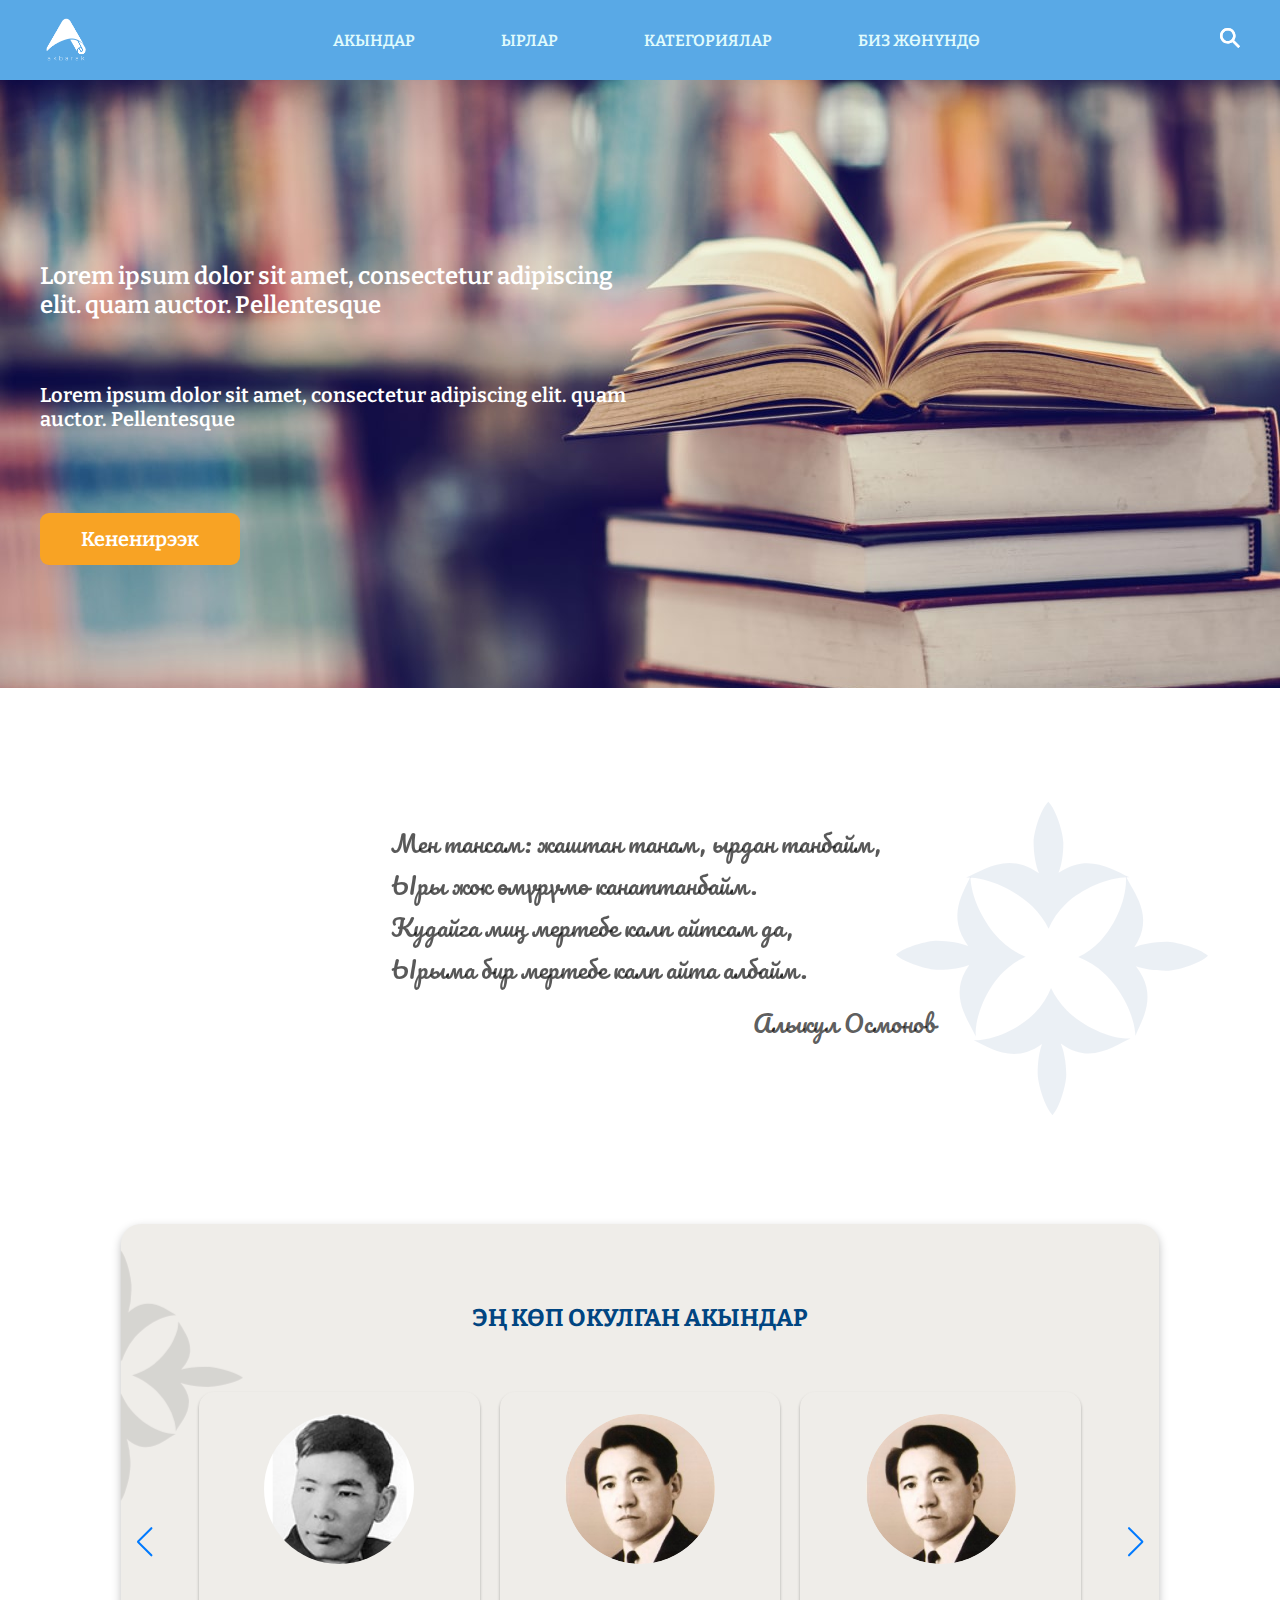
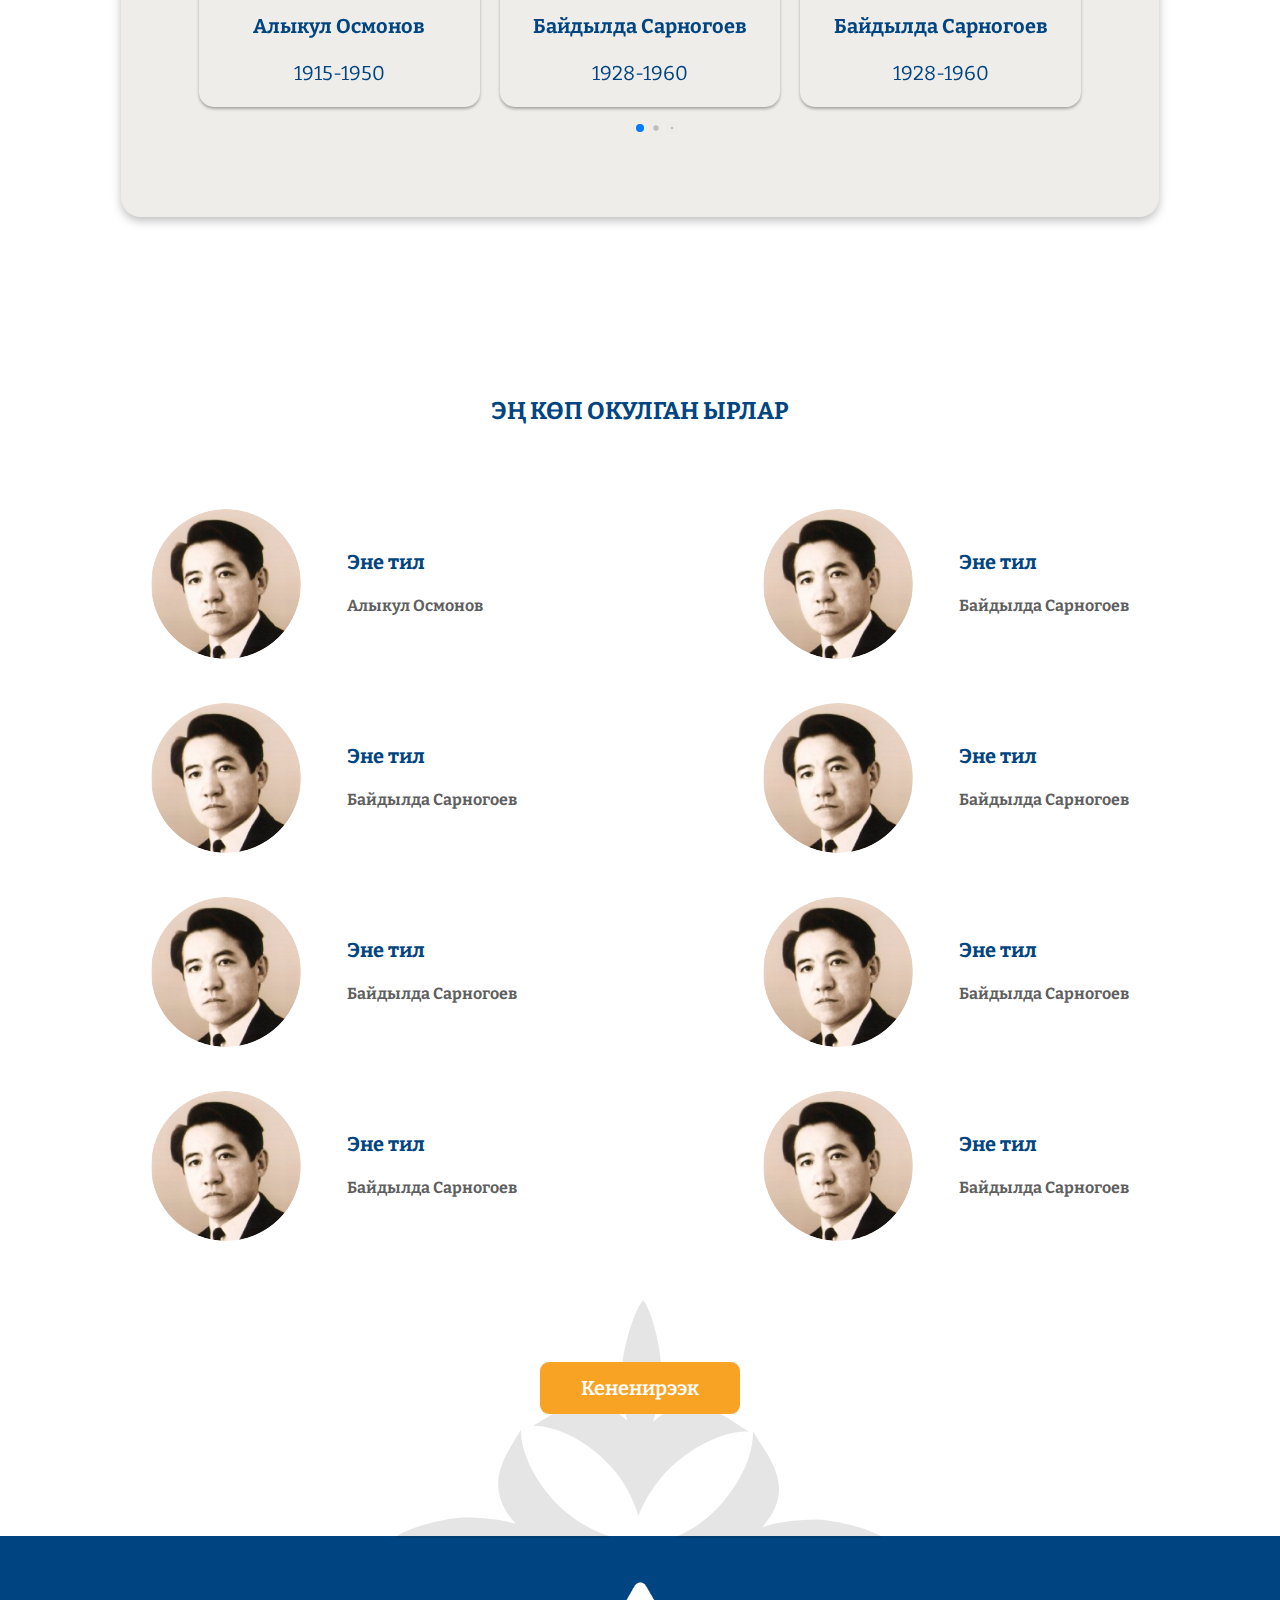
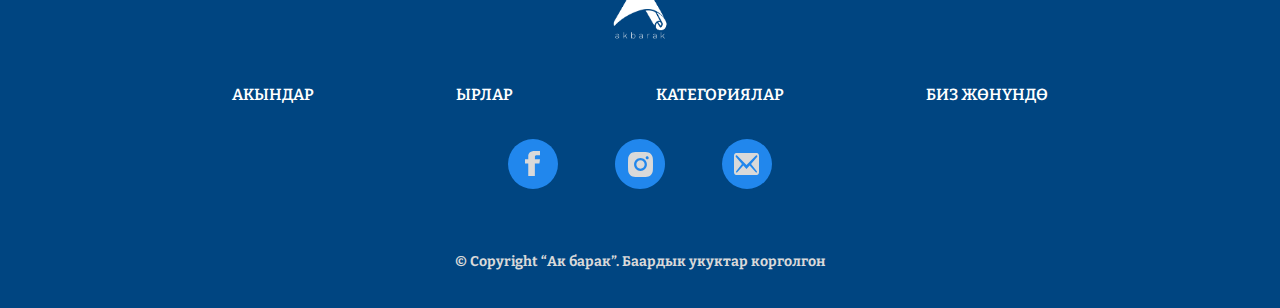
==== index.html @ 992917fa "feat: change logo image" ====
<!DOCTYPE html>
<html lang="ky">

<head>
    <meta charset="UTF-8">
    <meta http-equiv="X-UA-Compatible" content="IE=edge">
    <meta name="viewport" content="width=device-width, initial-scale=1.0">
    <title>Анталогия</title>
    <link rel="stylesheet" href="./css/styles.min.css">
    <link rel="stylesheet" href="./css/swiper-bundle.min.css"/>
</head>

<body>
<header class="header">
    <div class="header-wrapper">
        <div class="container">
            <div class="header-inner">
                <a class="header-logo" href="index.html">
                    <img src="./assets/images/main-logo.png" alt="akbarak-logo" class="header-logo__img">
                </a>
                <div class="burger">
                    <span></span>
                </div>
                <nav class="nav">
                    <ul class="nav__list">
                        <li class="nav__item nav__item-page active">
                            <a class="nav__link" href="poets.html">Акындар</a>
                        </li>
                        <li class="nav__item nav__item-page">
                            <a class="nav__link" href="popular-poems.html">Ырлар</a>
                        </li>
                        <li class="nav__item">
                            <a class="nav__link" href="#">КАТЕГОРИЯЛАР</a>
                            <span class="nav__arrow arrow"></span>
                            <ul class="sub-menu">
                                <li class="sub-menu__item">
                                    <a href="category.html" class="sub-menu__link active">Сүйүү жөнүндө</a>
                                </li>
                                <li class="sub-menu__item">
                                    <a href="" class="sub-menu__link">Жашоо жөнүндө</a>
                                </li>
                                <li class="sub-menu__item">
                                    <a href="" class="sub-menu__link">Табият жөнүндө</a>
                                </li>
                                <li class="sub-menu__item">
                                    <a href="" class="sub-menu__link">Жаз жөнүндө</a>
                                </li>
                                <li class="sub-menu__item">
                                    <a href="" class="sub-menu__link">Согуш жөнүндө</a>
                                </li>
                                <li class="sub-menu__item">
                                    <a href="" class="sub-menu__link">Бакыт жөнүндө</a>
                                </li>
                                <li class="sub-menu__item">
                                    <a href="" class="sub-menu__link">Достук жөнүндө</a>
                                </li>
                                <li class="sub-menu__item">
                                    <a href="" class="sub-menu__link">Мекен жөнүндө</a>
                                </li>
                                <li class="sub-menu__item">
                                    <a href="" class="sub-menu__link">Аялдар жөнүндө</a>
                                </li>
                                <li class="sub-menu__item">
                                    <a href="" class="sub-menu__link">Эне жөнүндө</a>
                                </li>
                                <li class="sub-menu__item">
                                    <a href="" class="sub-menu__link">Ата жөнүндө</a>
                                </li>
                                <li class="sub-menu__item">
                                    <a href="" class="sub-menu__link">Бала жөнүндө</a>
                                </li>
                            </ul>
                        </li>
                        <li class="nav__item nav__item-page">
                            <a class="nav__link" href="about-us.html">Биз жөнүндө</a>
                        </li>
                    </ul>
                </nav>
                <div class="search-btn">
                    <span></span>
                    <div class="search-close">
                        <img src="./assets/icons/search-close.svg" alt="close icon">
                    </div>
                </div>
            </div>                 
        </div> 
    </div>
    <form class="search-form">
        <div class="container search-form__inner">
            <input  id="text-input" type="search" placeholder="Текстти жазыңыз" value>
            <img id="search-btn" src="./assets/icons/input-search.svg" alt="search icon">
        </div>
    </form> 
</header>
 <main>
        <section class="topscreen">
            <div class="container topscreen__wrapper">
                <div class="topscreen-inner">                  
                    <div class="topscreen-text">
                        <div class="text">
                            <h1  class="title">Lorem ipsum dolor sit amet, consectetur adipiscing elit. quam auctor. Pellentesque</h1>
                            <p  class="description">Lorem ipsum dolor sit amet, consectetur adipiscing elit. quam auctor. Pellentesque</p>
                        </div>
                        <button class="btn"><a href="">Кененирээк</a></button>
                    </div> 
                </div>   
            </div>
        </section>
        <!-- poem section -->
        <section class="poem">
            <div class="container">
                <div class="poem-inner">
                    <div class="poem__line">
                        <p>Мен тансам: жаштан танам, ырдан танбайм,</p>
                        <p>Ыры жок өмүрүмө канаттанбайм. </p>
                        <p>Кудайга миң мертебе калп айтсам да,</p>
                        <p>Ырыма бир мертебе калп айта албайм.</p>
                    </div>
                    <p class="poem__author">Алыкул Осмонов</p>
                    <div class="tracery"></div>
                </div>
            </div>
        </section> 
        <!--slide section -->
        <section>
            <div class="container">
                <div class="slide">
                     <h2>Эң көп окулган акындар</h2>
                     <div class="slide__tracery"></div>
                    <div class="slide__inner swiper">
                        <div class="slide-content">
                            <div class="card-wrapper swiper-wrapper">
                                <a class="card swiper-slide" href="#">
                                    <div class="image-content">
                                        <div class="card-image">
                                            <img src="./assets/images/Alykul.png" alt="poet">
                                        </div>
                                    </div>
                                    <div class="card-content">
                                        <h4>Алыкул Осмонов</h4>
                                        <p>1915-1950</p> 
                                    </div> 
                                </a>
                                <a class="card swiper-slide" href="#">
                                    <div class="image-content">
                                        <div class="card-image">
                                            <img src="./assets/images/sarnogoev.png" alt="poet">
                                        </div>
                                    </div>
                                    <div class="card-content">
                                        <h4>Байдылда Сарногоев</h4>
                                        <p>1928-1960</p>
                                    </div> 
                                </a>
                                <a class="card swiper-slide" href="#">
                                    <div class="image-content">
                                        <div class="card-image">
                                            <img src="./assets/images/sarnogoev.png" alt="poet">
                                        </div>
                                    </div>
                                    <div class="card-content">
                                        <h4>Байдылда Сарногоев</h4>
                                        <p>1928-1960</p>
                                    </div> 
                                </a>
                                <a class="card swiper-slide" href="#">
                                    <div class="image-content">
                                        <div class="card-image">
                                            <img src="./assets/images/sarnogoev.png" alt="poet">
                                        </div>
                                    </div>
                                    <div class="card-content">
                                        <h4>Байдылда Сарногоев</h4>
                                        <p>1928-1960</p>
                                    </div> 
                                </a>
                                <a class="card swiper-slide" href="#">
                                    <div class="image-content">
                                        <div class="card-image">
                                            <img src="./assets/images/sarnogoev.png" alt="poet">
                                        </div>
                                    </div>
                                    <div class="card-content">
                                        <h4>Байдылда Сарногоев</h4>
                                        <p>1928-1960</p>
                                    </div> 
                                </a>
                                <a class="card swiper-slide" href="#">
                                    <div class="image-content">
                                        <div class="card-image">
                                            <img src="./assets/images/sarnogoev.png" alt="poet">
                                        </div>
                                    </div>
                                    <div class="card-content">
                                        <h4>Байдылда Сарногоев</h4>
                                        <p>1928-1960</p>
                                    </div> 
                                </a>
                            </div>
                        </div>
                        <div class="swiper-button-next swiper-navBtn"></div>
                        <div class="swiper-button-prev swiper-navBtn"></div>
                        <div class="swiper-pagination slide-pag"></div>
                    </div>
                </div> 
            </div>
        
        </section>  
        <!-- section most-read-poem gallery -->
        <section class="popular-poems">
            <div class="container">
                <div class="popular-poems__inner">
                    <h2>Эң көп окулган ырлар</h2>
                    <div class="popular-poems__gallery">
                        <a class="gallery-card" href="#">
                            <div class="gallery-card__inner">
                                    <img src="./assets/images/sarnogoev.png" alt="author-foto">
                                <div class="poem-details">
                                    <h4>Эне тил</h4>
                                    <p>Алыкул Осмонов</p>
                                </div>
                            </div>
                        </a>
                        <a class="gallery-card" href="#">
                            <div class="gallery-card__inner">
                                    <img src="./assets/images/sarnogoev.png" alt="author-foto">
                                <div class="poem-details">
                                    <h4>Эне тил</h4>
                                    <p>Байдылда Сарногоев</p>
                                </div>
                            </div>
                        </a>
                        <a class="gallery-card" href="#">
                            <div class="gallery-card__inner">
                                    <img src="./assets/images/sarnogoev.png" alt="author-foto">
                                <div class="poem-details">
                                    <h4>Эне тил</h4>
                                    <p>Байдылда Сарногоев</p>
                                </div>
                            </div>
                        </a>
                        <a class="gallery-card" href="#">
                            <div class="gallery-card__inner">
                                    <img src="./assets/images/sarnogoev.png" alt="author-foto">
                                <div class="poem-details">
                                    <h4>Эне тил</h4>
                                    <p>Байдылда Сарногоев</p>
                                </div>
                            </div>
                        </a>
                        <a class="gallery-card" href="#">
                            <div class="gallery-card__inner">
                                    <img src="./assets/images/sarnogoev.png" alt="author-foto">
                                <div class="poem-details">
                                    <h4>Эне тил</h4>
                                    <p>Байдылда Сарногоев</p>
                                </div>
                            </div>
                        </a>
                        <a class="gallery-card" href="#">
                            <div class="gallery-card__inner">
                                    <img src="./assets/images/sarnogoev.png" alt="author-foto">
                                <div class="poem-details">
                                    <h4>Эне тил</h4>
                                    <p>Байдылда Сарногоев</p>
                                </div>
                            </div>
                        </a>
                        <a class="gallery-card" href="#">
                            <div class="gallery-card__inner">
                                    <img src="./assets/images/sarnogoev.png" alt="author-foto">
                                <div class="poem-details">
                                    <h4>Эне тил</h4>
                                    <p>Байдылда Сарногоев</p>
                                </div>
                            </div>
                        </a>
                        <a class="gallery-card" href="#">
                            <div class="gallery-card__inner">
                                    <img src="./assets/images/sarnogoev.png" alt="author-foto">
                                <div class="poem-details">
                                    <h4>Эне тил</h4>
                                    <p>Байдылда Сарногоев</p>
                                </div>
                            </div>
                        </a>
                    </div>
                    <button class="section-button">
                        <a href="popular-poems.html">Кененирээк</a>
                    </button>
                    <span class="popular-poems__tracery"></span>
                </div>
            </div>
        </section>
    </main>
    <footer class="footer">
        <div class="container">
            <div class="footer__inner">
                <div class="footer__logo">
                    <a class="footer_logo-link" href="#" >
                        <img src="./assets/images/main-logo.png" alt="logotype" class="footer__logo-img">
                    </a>
                </div>
                <nav class="footer__nav">
                    <ul class="footer__menu-list">
                        <li class="footer__menu-item"><a class="footer__menu-link" href="poets.html">Акындар</a></li>
                        <li class="footer__menu-item"><a class="footer__menu-link" href="popular-poems.html">Ырлар</a></li>
                        <li class="footer__menu-item"><a class="footer__menu-link" href="#">Категориялар</a></li>
                        <li class="footer__menu-item"><a class="footer__menu-link" href="#">Биз жөнүндө</a></li>
                    </ul>
                </nav>
                <ul class="social-menu">
                    <li class="social-menu__item">
                        <a href="#">
                            <img src="./assets/icons/facebook.svg" alt="facebook">
                        </a>
                    </li>
                    <li class="social-menu__item">
                        <a href="#">
                            <img src="./assets/icons/instagramm.svg" alt="instagram">
                        </a>
                    </li>
                    <li class="social-menu__item">
                        <a href="#">
                            <img src="./assets/icons/mail.svg" alt="mail">
                        </a>  
                    </li>             
                </ul>
                <div class="copyright">
                    <p><span>&copy;</span> Copyright “Ак барак”.  Баардык укуктар корголгон</p>
                </div>
            </div>
        </div>  
    </footer> 

    <script src="./js/swiper-bundle.min.js"></script>
    <script src="./js/swiper.js"></script>
    <script src="./js/app.js"></script>
</body>
</html>
---- css/styles.min.css ----
@import"https://fonts.googleapis.com/css2?family=Bitter:wght@400;500;600;700&display=swap";@import"https://fonts.googleapis.com/css2?family=Pacifico&display=swap";header{position:sticky}.header-wrapper{position:sticky;top:0;background-color:#59a9e6;z-index:5}.header-inner{display:-webkit-box;display:-ms-flexbox;display:flex;-webkit-box-align:center;-ms-flex-align:center;align-items:center;-webkit-box-pack:justify;-ms-flex-pack:justify;justify-content:space-between;padding:14px 0}.header-logo{position:relative;width:52px;height:52px;z-index:5;cursor:pointer}.header-logo img{width:100%;height:100%;-o-object-fit:fit;object-fit:fit}.nav__list{display:-webkit-box;display:-ms-flexbox;display:flex;-webkit-box-align:center;-ms-flex-align:center;align-items:center}.nav__item+.nav__item{margin-left:86px}.nav .nav__link:hover{color:#2187ed;-webkit-transition:all .3s ease;-o-transition:all .3s ease;transition:all .3s ease}.nav__link{font-weight:600;font-size:16px;line-height:29px;text-transform:uppercase;color:#e0fbfc}.nav__list>li:hover .sub-menu{display:block}.nav .sub-menu{display:none;position:absolute;top:40px;padding:40px 0px 0px 0px;z-index:4}.nav .sub-menu li{background-color:rgba(0,69,129,.9);padding:0px 12px;position:relative;z-index:auto}.nav .sub-menu li:first-child{padding-top:25px}.nav .sub-menu li:last-child{padding-bottom:25px}.nav .sub-menu__link+.nav .sub-menu__link{margin-top:14px}.nav .sub-menu__link{color:#fff;display:inline-block;width:268px;padding:21px 51px 21px 70px;border:1px solid #7a7676;border-width:0px 0px 1px 0px}.nav .sub-menu__link:hover{background-color:rgba(242,243,245,.1);color:#2187ed}.burger{display:none}.search-btn span{content:url("../assets/icons/search.svg");position:relative}.search-close{display:none;position:absolute;top:0px;-webkit-transform:translate(-62px, 0px);-ms-transform:translate(-62px, 0px);transform:translate(-62px, 0px);background-color:rgba(0,69,129,.1);padding:28px}.search-btn span.hide{opacity:0}.search-close.show{display:block}.search-form{position:absolute;top:36px;background-color:rgba(255,255,255,.6);width:100%;-webkit-transition:.3s;-o-transition:.3s;transition:.3s;overflow:auto}.search-form__inner{display:-webkit-box;display:-ms-flexbox;display:flex;-webkit-box-align:center;-ms-flex-align:center;align-items:center}.search-form input{width:96%;height:22px;border-style:none;margin:11px 0;background-color:rgba(0,0,0,0)}.search-form input:focus{outline:none}.search-form.input-show{top:80px}@media(max-width: 1024px){.header-logo{width:40px;height:40px}.nav__link{font-size:12px}.nav__link.parent{margin:0 8px 0 0}.nav__item+.nav__item{margin-left:60px}.nav__list>li:hover .sub-menu{display:none}.nav .sub-menu{display:none;top:40px;padding:27px 0px 0px 0px}.nav .sub-menu__link{font-size:12px;width:153px;padding:10px 11px 10px 29px}.nav .arrow{position:absolute;top:30px;width:0;height:0;border-top:5px solid #fff;border-right:5px solid rgba(0,0,0,0);border-left:5px solid rgba(0,0,0,0)}.nav .arrow.active{-webkit-transform:rotate(180deg);-ms-transform:rotate(180deg);transform:rotate(180deg)}body.touch .sub-menu.open{display:block}.search-btn span{width:18px;height:18px}.search-form{top:24px}.search-form input{width:95%}.search-form.input-show{top:67px}.search-close{top:0;-webkit-transform:translate(-54px, 0px);-ms-transform:translate(-54px, 0px);transform:translate(-54px, 0px);background-color:rgba(0,69,129,.1);padding:24px}.search-close img{width:16px;height:16px;position:relative;top:3px}}@media(max-width: 768px){header{position:sticky;top:0;z-index:5}.header-logo{-webkit-box-ordinal-group:2;-ms-flex-order:1;order:1}.burger{z-index:5;display:block;position:relative;width:32px;height:19px;cursor:pointer;-webkit-box-ordinal-group:1;-ms-flex-order:0;order:0}.burger span,.burger::before,.burger::after{position:absolute;left:0;width:100%;height:10%;background-color:#fff;-webkit-transition:all .3s ease 0s;-o-transition:all .3s ease 0s;transition:all .3s ease 0s;border-radius:2px}.burger::before,.burger::after{content:""}.burger::before{top:0px}.burger::after{bottom:0px}.burger span{top:50%;-webkit-transform:scale(1) translate(0px, -50%);-ms-transform:scale(1) translate(0px, -50%);transform:scale(1) translate(0px, -50%)}.burger.active span{-webkit-transform:scale(0) translate(0px, -50%);-ms-transform:scale(0) translate(0px, -50%);transform:scale(0) translate(0px, -50%)}.burger.active::before{top:50%;-webkit-transform:rotate(-45deg) translate(0px, -50%);-ms-transform:rotate(-45deg) translate(0px, -50%);transform:rotate(-45deg) translate(0px, -50%)}.burger.active::after{top:50%;-webkit-transform:rotate(45deg) translate(0px, 50%);-ms-transform:rotate(45deg) translate(0px, 50%);transform:rotate(45deg) translate(0px, 50%)}.nav{position:fixed;top:68px;left:-100%;width:320px;height:100%;background:rgba(0,69,129,.9);color:#fff;padding:90px 0px 30px 30px;-webkit-transition:left .3s ease 0s;-o-transition:left .3s ease 0s;transition:left .3s ease 0s;overflow:auto}.nav__list{display:block}.nav__item+.nav__item{margin-left:0px}.nav__item{max-width:260px;padding:16px 0px 16px 16px;border:1px solid #7a7676;border-width:0px 0px 1px 0px}.nav__link.parent{margin:0 128px 0 0}.nav .arrow{top:241px}.nav .sub-menu{position:relative;top:0;left:55px}.nav .sub-menu li{background-color:rgba(0,0,0,0)}.nav .sub-menu li:first-child{padding-top:0px}.nav .sub-menu li:last-child{padding-bottom:0px}.nav .sub-menu li:last-child .sub-menu__link{border-width:0px 0px 0px 0px}.nav.menu-show{left:0}.search-btn{-webkit-box-ordinal-group:3;-ms-flex-order:2;order:2}.search-form input{width:93%}.search-form img{width:18px;height:18px}}@media(max-width: 600px){.search-form input{width:91%}}@media(max-width: 500px){.search-form input{width:89%}}@media(max-width: 426px){.header-inner{padding:5px 0}.header-logo{width:33px;height:33px}.burger{width:20px;height:15px}.nav{top:43px;left:-100%;width:100%}.search-btn{width:15px;height:15px}.search-btn .search-close{top:1px;-webkit-transform:translate(-24px, 0px);-ms-transform:translate(-24px, 0px);transform:translate(-24px, 0px);background-color:rgba(0,69,129,.1);padding:11px}.search-form{top:4px}.search-form input{width:93%;margin:7px 0}.search-form input::-webkit-input-placeholder{font-size:10px}.search-form input::-moz-placeholder{font-size:10px}.search-form input:-ms-input-placeholder{font-size:10px}.search-form input::-ms-input-placeholder{font-size:10px}.search-form input::placeholder{font-size:10px}.search-form img{width:16px;height:16px}.search-form.input-show{top:43px}}@media(max-width: 360px){.search-btn .search-close{-webkit-transform:translate(-19px, 0px);-ms-transform:translate(-19px, 0px);transform:translate(-19px, 0px)}}.footer{background-color:#004581}.footer__inner{margin:40px 0 38px 0}.footer__logo{width:70px;margin:0 auto}.footer__logo-link{text-decoration:none}.footer__logo img{width:100%}.footer__nav{width:68%;margin:35px auto}.footer__menu-list{max-width:100%;list-style:none;display:-webkit-box;display:-ms-flexbox;display:flex;-webkit-box-align:center;-ms-flex-align:center;align-items:center;-webkit-box-pack:justify;-ms-flex-pack:justify;justify-content:space-between}.footer__menu-link{font-weight:600;font-size:16px;color:#fff;text-decoration:none;text-transform:uppercase}@media(max-width: 768px){.footer__inner{margin:20px 0}.footer__nav{width:68%;margin:20px auto}.footer__menu-link{font-size:12px;line-height:17px}}@media(max-width: 550px){.footer__menu-list{-webkit-box-orient:vertical;-webkit-box-direction:normal;-ms-flex-direction:column;flex-direction:column}.footer__menu-item+.footer__menu-item{margin-top:12px}}@media(max-width: 425px){.footer__logo{width:55px}.footer__menu-link{font-size:10px}.footer__nav{margin:28px auto 20px auto}}.social-menu{max-width:22%;margin:0 auto;display:-webkit-box;display:-ms-flexbox;display:flex;-webkit-box-align:center;-ms-flex-align:center;align-items:center;-webkit-box-pack:justify;-ms-flex-pack:justify;justify-content:space-between;list-style:none}@media(max-width: 1040px){.social-menu{max-width:30%}}@media(max-width: 768px){.social-menu__item img{width:30px;height:30px}}@media(max-width: 520px){.social-menu{max-width:50%}}.copyright{font-family:"Bitter";font-style:normal;font-weight:700;font-size:20px;line-height:24px;color:#004581;text-align:center;font-size:14px;line-height:17px;color:#d9d9d9;margin-top:60px}@media(max-width: 768px){.copyright{font-size:10px;margin-top:30px}}@media(max-width: 425px){.copyright{font-size:8px;margin-top:29px}}.topscreen__wrapper{background-image:url("../assets/images/banner-bgk.jpg");background-repeat:no-repeat;background-position:center}.topscreen-inner{margin:0px 0 123px 0}.topscreen-text{width:50%;margin:182px auto 0 0}.topscreen-text .title{font-style:normal;font-weight:600;font-size:24px;line-height:29px;color:#fff}.topscreen-text .description{margin:63px 0 82px 0;font-style:normal;font-weight:600;font-size:20px;line-height:24px;color:#fff}.topscreen-text .btn{padding:14px 41px;background:#f8a324;border:none;border-radius:9px;font-family:"Bitter";font-style:normal;font-weight:600;font-size:20px;line-height:24px;color:#fff}.topscreen-text .btn a{color:#fff}@media(max-width: 768px){.topscreen-inner{margin:16px auto 100px auto}.topscreen__wrapper{background-image:url("../assets/images/banner-tablet.png");background-repeat:no-repeat;background-position:center 0px}.topscreen-text{width:60%;margin:88px auto 0 auto}.topscreen-text .title{font-style:normal;font-weight:600;line-height:29px;text-align:center}.topscreen-text .description{width:70%;margin:34px auto 50px auto;font-size:16px;text-align:center}.topscreen-text .btn{font-size:14px;padding:10px 30px;display:block;margin:0 auto}}@media(max-width: 575px){.topscreen-text .topscreen-text{width:100%}.topscreen-text .title{font-size:16px;line-height:20px}.topscreen-text .description{font-size:12px;line-height:15px}.topscreen-text .btn{font-size:14px;line-height:17px;color:#fff}}@media(max-width: 375px){.topscreen-inner{margin:16px 0 40px 0}.topscreen-text{width:100%;margin:54px auto 0 auto}.topscreen-text .title{max-width:55%;margin:0 auto;font-style:normal;font-weight:600;font-size:10px;line-height:12px;text-align:center}.topscreen-text .description{max-width:55%;margin:25px auto 25px auto;font-size:9px;line-height:11px;text-align:center}.topscreen-text .btn{padding:5px 93px;font-size:12px;line-height:14px;color:#fff;border-radius:2.63px}}@media(max-width: 320px){.topscreen-inner{margin:8px 0 27px 0}.topscreen__wrapper{background-image:url("../assets/images/small-banner.png");background-repeat:no-repeat;background-position:center 0px}.topscreen-text .btn{padding:5px 93px;font-size:12px;line-height:14px;color:#fff}}.poem .poem-inner{width:590px;margin:134px auto 100px auto}.poem__line p,.poem__author{font-family:"Pacifico",cursive;font-style:normal;font-weight:400;font-size:24px;line-height:42px;color:rgba(0,0,0,.65)}.poem__line p{position:relative;width:498px;margin:0 auto}.poem .tracery{content:url("../assets/icons/poem-line-ornament.svg");position:absolute;top:800px;-webkit-transform:translate(550px, 0px);-ms-transform:translate(550px, 0px);transform:translate(550px, 0px);width:316px;height:316px}.poem__author{text-align:right;padding:12px 0 0 0}@media(max-width: 1170px){.poem .tracery{top:800px;-webkit-transform:translate(550px, 0px);-ms-transform:translate(550px, 0px);transform:translate(550px, 0px);width:235px;height:235px}}@media(max-width: 1024px){.poem .tracery{top:800px;-webkit-transform:translate(420px, 0px);-ms-transform:translate(420px, 0px);transform:translate(420px, 0px)}}@media(max-width: 768px){.poem .poem-inner{width:296px;margin:89px auto 40px auto}.poem__line p,.poem__author{font-size:14px;line-height:25px}.poem__line p{width:291px;margin:0 auto}.poem .tracery{top:614px;-webkit-transform:translate(280px, 0px);-ms-transform:translate(280px, 0px);transform:translate(280px, 0px);width:150px;height:150px}}@media(max-width: 600px){.tracery{display:none}}@media(max-width: 425px){.poem .poem-inner{width:260px;margin:34px auto 50px auto}.poem__line p,.poem__author{font-size:12px;line-height:21px}.poem__line p{width:250px;margin:0 auto}}.slide{background-color:#efede9;max-width:1038px;width:100%;margin:80px auto;background:#efede9;-webkit-box-shadow:0px 4px 10px rgba(0,0,0,.25);box-shadow:0px 4px 10px rgba(0,0,0,.25);border-radius:20px;padding:30px 0px 80px 0px}.slide__inner{width:100%;margin:0px auto}.slide__tracery{content:url("../assets/icons/half-tracery.svg");position:absolute;rotate:90deg;top:1315px;-webkit-transform:translate(0px, 64px);-ms-transform:translate(0px, 64px);transform:translate(0px, 64px);width:250px}.slide-content{margin:0 73px;overflow:hidden;padding:10px 5px 30px 5px}.slide h2{font-family:"Bitter";font-style:normal;font-weight:700;font-size:24px;color:#fff;text-align:center;text-transform:uppercase;color:#004581;font-size:24px;text-transform:uppercase;padding:50px 0}.card{background:#efede9;border-radius:15px;-webkit-box-shadow:0px 2px 3px rgba(0,0,0,.3);box-shadow:0px 2px 3px rgba(0,0,0,.3)}.image-content,.card-content{display:-webkit-box;display:-ms-flexbox;display:flex;-webkit-box-orient:vertical;-webkit-box-direction:normal;-ms-flex-direction:column;flex-direction:column;-webkit-box-align:center;-ms-flex-align:center;align-items:center}.image-content{padding:22px 0 25px 0}.card-image{height:150px;width:150px;border-radius:50%}.card-image img{height:100%;width:100%;-o-object-fit:cover;object-fit:cover;border-radius:50%}.card-content{row-gap:23px;padding:25px 0 22px 0}.card-content h4{font-family:"Bitter";font-style:normal;font-weight:700;font-size:20px;line-height:24px;color:#004581;text-align:center}.card-content p{font-family:"Bitter";font-style:normal;font-weight:700;font-size:20px;line-height:24px;color:#004581;text-align:center;font-weight:400}.swiper-navBtn{color:#004581;-webkit-transition:color .3s ease;-o-transition:color .3s ease;transition:color .3s ease}.swiper-navBtn:hover{color:#59a9e6}.swiper-button-next.swiper-navBtn:after,.swiper-button-prev.swiper-navBtn:after{font-size:30px}.swiper-button-next.swiper-navBtn{top:45%}.swiper-button-prev.swiper-navBtn{top:45%}.swiper-pagination.swiper-pagination-bullets.slide-pag{bottom:5px}.swiper-pagination-horizontal.swiper-pagination-bullets.swiper-pagination-bullet{background-color:#004581}@media(max-width: 1075px){.card-content h4,.card-content p{font-size:18px}}@media(max-width: 840px){.slide__tracery{top:1360px;-webkit-transform:translate(0px, 64px);-ms-transform:translate(0px, 64px);transform:translate(0px, 64px)}}@media(max-width: 768px){.slide{max-width:650px;width:100%;background-size:300px 300px;background-position:top -73% left -20%}.slide__inner{width:95%;margin:0px auto}.slide__tracery{rotate:180deg;top:953px;-webkit-transform:translate(-20px, 64px);-ms-transform:translate(-20px, 64px);transform:translate(-20px, 64px)}.slide-content{margin:0 32px;overflow:hidden;padding:10px 5px 30px 5px}.slide h2{font-size:18px;padding:30px 0}.card-image{height:118px;width:118px}.image-content{padding:18px 0 20px 0}.card-content{row-gap:10px;padding:20px 0 30px 0}.card-content h4,.card-content p{font-size:14px}.swiper-button-next.swiper-navBtn:after,.swiper-button-prev.swiper-navBtn:after{font-size:20px !important}.swiper-pagination.swiper-pagination-bullets.slide-pag{bottom:0px !important}}@media(max-width: 760px){.slide{background-image:none;max-width:350px}.slide__inner{width:90%;margin:0px auto}.slide__tracery{display:none}}@media(max-width: 426px){.slide{max-width:300px;width:100%;margin:50px auto;padding:30px 0px 30px 0px}.slide h2{font-size:14px;padding:20px 0}.slide-content{padding:10px 5px 42px 5px}.card-image{height:80px;width:80px}.image-content{padding:28px 0 12px 0}.card-content{row-gap:24px;padding:12px 0 42px 0}.card-content h4,.card-content p{font-size:12px}.swiper-pagination.swiper-pagination-bullets.slide-pag{bottom:20px !important}}@media(max-width: 350px){.slide__inner{width:100%}}.popular-poems h2{font-family:"Bitter";font-style:normal;font-weight:700;font-size:24px;color:#fff;text-align:center;text-transform:uppercase;color:#004581;margin:0 0 62px 0}.popular-poems__inner{margin:100px 0 122px 0}.popular-poems__gallery{display:grid;grid-template-columns:repeat(2, 1fr);-webkit-column-gap:24px;-moz-column-gap:24px;column-gap:24px;margin:0 0 99px 0}.popular-poems .gallery-card__inner{max-width:366px;display:-webkit-box;display:-ms-flexbox;display:flex;-webkit-box-align:center;-ms-flex-align:center;align-items:center;gap:46px;margin:22px auto;cursor:pointer}.popular-poems .gallery-card img{width:150px;height:150px;border-radius:50%}.popular-poems .poem-details h4,.popular-poems .poem-details p{font-family:"Bitter";font-style:normal;font-weight:700;font-size:20px;line-height:24px;color:#004581;text-align:center;line-height:28px;text-align:left}.popular-poems .poem-details h4{margin:0 0 16px 0;font-size:20px}.popular-poems .poem-details p{font-size:16px;color:rgba(0,0,0,.65)}.popular-poems__inner .section-button{position:relative;z-index:5}.popular-poems__tracery{content:url("../assets/icons/half-tracery.svg");position:absolute;top:2900px;-webkit-transform:translate(355px, 0px);-ms-transform:translate(355px, 0px);transform:translate(355px, 0px)}@media(max-width: 768px){.popular-poems{background-size:300px 300px;background-position:top 40% right 55%;background-repeat:no-repeat}.popular-poems__inner{margin:80px 0 122px 0}.popular-poems h2{font-size:18px;margin:0 0 53px 0}.popular-poems .gallery-card__inner{max-width:264px;gap:18px}.popular-poems .poem-details h4{font-size:14px;line-height:17px}.popular-poems .poem-details p{font-size:12px}.popular-poems__gallery{margin:0 0 59px 0}.popular-poems .gallery-card img{width:118px;height:118px}.popular-poems__tracery{width:300px;top:20px;-webkit-transform:translate(-196px, 0px);-ms-transform:translate(-196px, 0px);transform:translate(-196px, 0px)}}@media(max-width: 660px){.popular-poems__inner{margin:80px 0 71px 0}.popular-poems__gallery{grid-template-columns:repeat(1, 1fr);margin:0 0 60px 0}.popular-poems__tracery{display:none}}@media(max-width: 426px){.popular-poems{background-size:250px 250px;background-position:top 40% right -60%}.popular-poems h2{font-size:14px;margin:0 0 30px 0}.popular-poems .gallery-card img{width:60px;height:60px}.popular-poems .gallery-card__inner{max-width:189px;gap:23px}.popular-poems .poem-details h4{font-size:12px;margin:0 0 7px 0}.popular-poems .poem-details p{font-size:10px;line-height:12px}}.section-button{padding:14px 41px;background:#f8a324;border:none;border-radius:9px;font-family:"Bitter";font-style:normal;font-weight:600;font-size:20px;line-height:24px;color:#fff;display:block;margin:0 auto;cursor:pointer}.section-button a{color:#fff}@media(max-width: 768px){.section-button{font-size:14px;line-height:17px;padding:13px 28px;margin:0 auto}}@media(max-width: 425px){.section-button{width:100%;font-size:12px;line-height:14px;padding:5px 28px;border-radius:2.63px}}.popular-poems-page__tracery1{position:absolute;top:-50px;right:100px}.popular-poems-page__tracery2{position:absolute;bottom:-240px;left:300px}.search-input{background-color:rgba(0,0,0,0);border:1px solid rgba(122,118,118,.85);margin:24px auto 0px auto}@media(max-width: 768px){.popular-poems-page{position:relative}.popular-poems-page__tracery1{width:280px;height:280px;position:absolute;top:-20px;right:-110px}.popular-poems-page__tracery2{width:280px;height:280px;position:absolute;bottom:-120px;left:30px}}@media(max-width: 425px){.popular-poems-page__tracery1{width:168px;height:168px;position:absolute;top:43px;right:0px}.popular-poems-page__tracery2{width:168px;height:168px;position:absolute;bottom:-120px;left:30px}}.poets{margin-bottom:107px}.poets__inner h2{font-family:"Bitter";font-style:normal;font-weight:700;font-size:24px;color:#fff;text-align:center;text-transform:uppercase;color:#004581;margin:100px 0 62px 0}.poets__gallery{margin:0 auto 100px auto;display:grid;grid-template-columns:auto auto auto auto;gap:40px}.poets__gallery .card{-webkit-box-shadow:none;box-shadow:none;background-color:#fff;cursor:pointer;-webkit-transition:all .3s ease;-o-transition:all .3s ease;transition:all .3s ease}.poets .card:hover{background-color:#efede9}@media(max-width: 976px){.poets__gallery{width:598px;grid-template-columns:284px 284px}}@media(max-width: 768px){.poets{margin-bottom:66px}.poets__gallery{width:460px;grid-template-columns:210px 210px;gap:40px;margin-bottom:66px}.poets h2{font-size:20px;margin:60px 0 53px 0}}@media(max-width: 524px){.poets h2{font-size:14px;margin:37px 0 22px 0}.poets__gallery{width:260px;grid-template-columns:260px;gap:20px;margin:0 auto 80px auto}.poets .card{display:-webkit-box;display:-ms-flexbox;display:flex;-webkit-box-orient:vertical;-webkit-box-direction:normal;-ms-flex-direction:column;flex-direction:column;-webkit-box-align:center;-ms-flex-align:center;align-items:center;gap:21px}.poets .image-content{padding:8px 0 8px 8px}.poets .card-content{padding:0px}}.profile{background-color:#f2f3f5;margin:45px 0;background-image:url("../assets/icons/tracery.svg");background-size:400px 400px;background-position:top 50% right 0%;background-repeat:no-repeat}.profile__inner{max-width:1064px;margin:18px auto}.profile__content{max-width:751px;display:-webkit-box;display:-ms-flexbox;display:flex;-webkit-box-align:center;-ms-flex-align:center;align-items:center;-webkit-box-pack:justify;-ms-flex-pack:justify;justify-content:space-between}.profile-date .poet-profile h4{font-family:"Bitter";font-style:normal;font-weight:700;font-size:20px;line-height:24px;color:#004581;text-align:center;font-size:24px;margin-bottom:28px;text-align:center}.profile-date .poet-profile p{font-family:"Bitter";font-style:normal;font-weight:400;font-size:24px;color:#004581;text-align:center}.profile-btn{display:-webkit-box;display:-ms-flexbox;display:flex;gap:20px;margin-top:64px}.profile-btn button{width:210px;height:54px;border-radius:15px;border-style:none;cursor:pointer}.profile-btn1 a,.profile-btn2 a{font-family:"Bitter";font-style:normal;font-weight:600;font-size:24px;color:#fff}.profile-btn1{background-color:#f8a324}.profile-btn2{background-color:#bc6c25}@media(max-width: 1170px){.profile{background-position:top 50% right -10%}}@media(max-width: 768px){.profile{background-size:280px 280px;background-position:top 50% right -10%}.profile .profile-img{height:150px;width:150px;border-radius:50%}.profile .profile-img img{width:100%;height:100%}.profile__content{max-width:529px}.profile-date .poet-profile h4{font-size:22px;margin-bottom:24px}.profile-date .poet-profile p{font-size:18px}.profile-btn{display:-webkit-box;display:-ms-flexbox;display:flex;gap:50px;margin-top:33px}.profile-btn button{width:143px;height:45px}.profile-btn1 a,.profile-btn2 a{font-size:16px}}@media(max-width: 600px){.profile{background-image:none}.profile__content{display:-webkit-box;display:-ms-flexbox;display:flex;-webkit-box-orient:vertical;-webkit-box-direction:normal;-ms-flex-direction:column;flex-direction:column;row-gap:24px;-webkit-box-align:center;-ms-flex-align:center;align-items:center;-webkit-box-pack:justify;-ms-flex-pack:justify;justify-content:space-between}.profile-date{width:80%}.profile-date .poet-profile h4{font-size:16px;margin-bottom:18px}.profile-date .poet-profile p{font-size:12px}.profile-btn1 a,.profile-btn2 a{font-size:12px}.profile-btn{display:-webkit-box;display:-ms-flexbox;display:flex;-webkit-box-orient:vertical;-webkit-box-direction:normal;-ms-flex-direction:column;flex-direction:column;gap:20px;margin-top:24px}.profile-btn button{width:100%;height:24px;border-radius:3px}}.profile-gallery{margin-bottom:100px}.profile-gallery__wrapper{display:grid;grid-template-columns:48.8% 48.8%;gap:20px;margin-bottom:100px}.profile-gallery__card:hover{background:#f4f5f6;border-radius:20px}.profile-gallery__card{padding:39px 68px;cursor:pointer}.profile-gallery__card-details{max-width:450px}.profile-gallery__card-details h4{font-family:"Bitter";font-style:normal;font-weight:700;font-size:20px;line-height:24px;color:#004581;text-align:center;font-weight:500;font-size:22px;color:#2187ed;text-align:center}.profile-gallery__card-details .poem-container{text-align:center}.profile-gallery__card-details p{font-family:"Bitter";font-style:normal;font-weight:700;font-size:20px;line-height:24px;color:#004581;text-align:center;font-weight:400;line-height:30px;color:#004581;white-space:pre-line;display:inline-block;text-align:left}@media(max-width: 1170px){.profile-gallery__card-detail{display:-webkit-box;display:-ms-flexbox;display:flex;-webkit-box-orient:vertical;-webkit-box-direction:normal;-ms-flex-direction:column;flex-direction:column;row-gap:23px}.profile-gallery__card{padding:59px 0px}.profile-gallery__card-details h4{font-size:20px}.profile-gallery__card-details p{font-size:18px}}@media(max-width: 768px){.profile-gallery{margin-bottom:66px}.profile-gallery__wrapper{margin-bottom:66px}.profile-gallery__card-detail img{width:118px;height:118px}.profile-gallery__card{padding:18px 17px}}@media(max-width: 600px){.profile-gallery{margin-bottom:50px}.profile-gallery__wrapper{width:60%;display:grid;grid-template-columns:auto;gap:20px;margin:0 auto 50px auto}.profile-gallery__card-details h4{font-size:14px}.profile-gallery__card-details p{font-size:12px;line-height:25px}}@media(max-width: 600px){.profile-gallery__wrapper{width:70%}}.poem-block__wrapper{display:-webkit-box;display:-ms-flexbox;display:flex}.poem-block__inner{width:80%;margin:0 auto}.poem-block h4{font-family:"Bitter";font-style:normal;font-weight:700;font-size:24px;color:#fff;text-align:center;text-transform:uppercase;color:#004581;text-transform:capitalize}.poem-block h4:nth-last-child(2){margin:28px 0px 50px 0px}.poem-block pre{font-family:"Bitter";font-style:normal;font-weight:700;font-size:20px;line-height:24px;color:#004581;text-align:center;font-weight:400;color:#004581;font-size:20px;line-height:40px;text-transform:normal;text-align:left;display:-webkit-box;display:-ms-flexbox;display:flex;-webkit-box-pack:center;-ms-flex-pack:center;justify-content:center}@media(max-width: 768px){.poem-block h4{font-size:22px}.poem-block pre{font-size:18px;line-height:30px}}@media(max-width: 600px){.poem-block h4{font-size:16px}.poem-block pre{font-size:14px;line-height:25px}}.poet-life__wrapper{display:-webkit-box;display:-ms-flexbox;display:flex}.poet-life__inner{width:80%;margin:0 auto 100px auto}.poet-life h4{font-family:"Bitter";font-style:normal;font-weight:700;font-size:24px;color:#fff;text-align:center;text-transform:uppercase;color:#004581;text-transform:uppercase}.poet-life h4:nth-last-child(2){margin:28px 0px 50px 0px}.poet-life__description p{font-family:"Bitter";font-style:normal;font-weight:700;font-size:20px;line-height:24px;color:#004581;text-align:center;font-weight:400;color:#004581;font-size:20px;line-height:40px;text-transform:normal;text-align:left;display:-webkit-box;display:-ms-flexbox;display:flex;-webkit-box-pack:center;-ms-flex-pack:center;justify-content:center;margin-top:30px}.poet-life p+p{margin-top:30px}@media(max-width: 768px){.poet-life__inner{margin:0 auto 50px auto}.poet-life h4{font-size:18px}.poet-life__description p{font-size:16px;line-height:40px}}@media(max-width: 600px){.poet-life h4{font-size:16px}.poet-life__description p{font-size:14px;line-height:25px}.poet-life p+p{margin-top:15px}}.sticky-block{margin-top:110px;cursor:pointer}.sticky-block__comment{margin-bottom:17px}.sticky-block img{width:50px;height:50px}@media(max-width: 768px){.sticky-block img{width:40px;height:40px}}@media(max-width: 600px){.sticky-block img{width:30px;height:30px}.sticky-block__comment{margin-bottom:10px}}.search-result{display:-webkit-box;display:-ms-flexbox;display:flex;-webkit-box-orient:vertical;-webkit-box-direction:normal;-ms-flex-direction:column;flex-direction:column;margin-top:50px}.search-result label{font-family:"Bitter";font-style:normal;font-weight:700;font-size:20px;line-height:24px;color:#004581;text-align:center;text-align:left;color:rgba(0,69,129,.35);margin-bottom:14px}.search-result__input{display:-webkit-box;display:-ms-flexbox;display:flex;-webkit-box-align:center;-ms-flex-align:center;align-items:center;border:1px solid #d9d9d9;padding:10px 25px;margin-bottom:50px}.search-result__input input{width:100%;border:none}.search-result__input input:focus{outline:none}.search-result__input img.hide{display:none}.search-result__date{margin-bottom:100px}.not-find{display:none}.not-find.open{display:block}.not-find p{font-family:"Bitter";font-style:normal;font-weight:700;font-size:20px;line-height:24px;color:#004581;text-align:center;text-transform:uppercase;font-weight:500}.tab-btns{margin-bottom:48px}.tab-btns .tab-btn{font-family:"Bitter";font-style:normal;font-weight:700;font-size:20px;line-height:24px;color:#004581;text-align:center;font-size:20px;width:210px;height:54px;border:1px solid #d9d9d9;border-radius:15px;background-color:rgba(0,0,0,0)}.tab-btns .tab-btn+.tab-btn{margin-left:77px}.tab-btns .tab-btn.active{background-color:#d9d9d9}.show{display:block}.hide{display:none}.search-list{width:93%;margin:0 auto}.search-list ul{margin-bottom:80px}.search-list__item{width:40%;list-style-type:disc;font-size:20px;color:#004581}.search-list__item+.search-list__item{margin-top:50px}.search-list__item h5,.search-list__item p,.search-list__item h6{font-family:"Bitter";font-style:normal;font-weight:700;font-size:20px;line-height:24px;color:#004581;text-align:center;text-align:left}.search-list__item h5{font-size:18px;font-weight:500;text-transform:uppercase}.search-list__item p{font-weight:400;font-size:18px;margin:10px 0px}.search-list__item h6{font-size:14px}@media(max-width: 768px){.search-result label{font-size:18px}.tab-btns{margin-bottom:48px}.tab-btns .tab-btn{font-size:16px;width:143px;height:45px}.search-list{width:93%;margin:0 auto}.search-list ul{margin-bottom:80px}.search-list__item{width:80%;list-style-type:disc;font-size:20px;color:#004581}.search-list__item h5{font-size:16px;font-weight:500;text-transform:uppercase}.search-list__item p{font-weight:400;font-size:16px;margin:10px 0px}.search-list__item h6{font-size:14px}}@media(max-width: 600px){.search-result label{font-size:16px}.search-result__input img{width:15px;height:15px}.tab-btns{margin-bottom:48px;text-align:center}.tab-btns .tab-btn{font-size:14px;width:143px;height:45px}.search-list ul{margin-bottom:80px}.search-list__item{width:80%;list-style-type:disc;font-size:20px;color:#004581}.search-list__item h5{font-size:14px;font-weight:500;text-transform:uppercase}.search-list__item p{font-weight:400;font-size:14px;margin:10px 0px}.search-list__item h6{font-size:12px}}@media(max-width: 475px){.tab-btns .tab-btn{font-size:14px;width:120px;height:35px;border-radius:10px}.tab-btns .tab-btn+.tab-btn{margin-left:10px}}.hidden{display:none}.pagination-container{display:-webkit-box;display:-ms-flexbox;display:flex;-webkit-box-align:center;-ms-flex-align:center;align-items:center;-webkit-box-pack:center;-ms-flex-pack:center;justify-content:center}.pagination-number{font-size:1.5rem;background-color:rgba(0,0,0,0);border:none;margin:.25rem .5rem;cursor:pointer;height:2.5rem;width:2.5rem;border-radius:50%;color:#004581}.pagination-button{border:none;margin:.25rem .25rem;cursor:pointer;height:2.5rem;width:2.5rem;border-radius:50%;background:rgba(0,0,0,0)}.pagination-button:hover,.pagination-number:hover{background:#d9d9d9}.disabled:hover{background:rgba(0,0,0,0)}.pagination-button svg.disable{opacity:.3}.pagination-button img{vertical-align:middle}.pagination-number.active{color:#fff;background:#004581;border-radius:50%}@media(max-width: 768px){.pagination-number{font-size:1.3rem;height:2rem;width:2rem}.pagination-button{border:none;margin:.25rem .25rem;cursor:pointer;height:2rem;width:2rem;border-radius:50%;background:#d9d9d9}.pagination-button svg{height:19.5px;width:8.03px}}@media(max-width: 425px){.pagination-number{font-size:.8rem}.pagination-button{border:none;margin:.25rem .25rem;cursor:pointer;height:1.5rem;width:1.5rem;border-radius:50%;background:#d9d9d9}.pagination-button svg{height:15.5px;width:3.43px}}.about__inner{width:91%;margin:100px auto 0px auto;position:relative;z-index:-1}.about h2{font-family:"Bitter";font-style:normal;font-weight:700;font-size:24px;color:#fff;text-align:center;text-transform:uppercase;color:#004581;margin-bottom:68px;position:relative}.about__descrip{margin-bottom:250px}.about__descrip p{font-family:"Bitter";font-style:normal;font-weight:700;font-size:20px;line-height:24px;color:#004581;text-align:center;font-weight:400;font-size:20px;text-align:left;line-height:35px}.about__descrip p+p{margin-top:30px}.about__tracery{content:url("../assets/icons/half-tracery.svg");position:relative;top:0px;width:489px;margin:0 auto}@media(max-width: 768px){.about h2{font-size:18px;margin-bottom:49px}.about__descrip p{font-size:16px;line-height:30px}.about p+p{margin-top:25px}}@media(max-width: 425px){.about__inner{margin:50px 20px 350px 20px}.about h2{font-size:16px;margin-bottom:25px}.about__descrip p{font-size:14px;line-height:25px}.about p+p{margin-top:20px}}.modal{position:fixed;top:0;left:0;width:100%;height:100%;overflow:hidden;background-color:rgba(0,0,0,.5);display:none;z-index:3}.modal__dialog{max-width:560px;margin:120px auto}.modal__content{position:relative;width:100%;background-color:#fff;padding:30px;border-radius:10px}.modal .share{display:-webkit-box;display:-ms-flexbox;display:flex;-webkit-box-pack:justify;-ms-flex-pack:justify;justify-content:space-between;-webkit-box-align:center;-ms-flex-align:center;align-items:center}.modal .share p{font-family:"Bitter";font-style:normal;font-weight:700;font-size:20px;line-height:24px;color:#004581;text-align:center;font-size:22px;font-weight:600}.modal .social-media-block{width:60%;margin:40px auto;display:-webkit-box;display:-ms-flexbox;display:flex;-webkit-box-pack:justify;-ms-flex-pack:justify;justify-content:space-between;padding:30px;border:1px solid rgba(0,69,129,.35);border-radius:10px}.modal .social-media-block img{width:50px;height:50px}.modal .share-site-link{position:relative;width:80%;margin:0 auto 20px auto;display:-webkit-box;display:-ms-flexbox;display:flex;-webkit-box-align:center;-ms-flex-align:center;align-items:center;-webkit-box-pack:justify;-ms-flex-pack:justify;justify-content:space-between;border:1px solid rgba(0,69,129,.35);border-radius:10px;padding:10px 20px}.modal .share-site-link input{font-size:20px;border:none}.modal .share-site-link input:focus{outline:none}.modal .copy-popup{position:absolute;top:295px;-webkit-transform:translate(400px, 0px);-ms-transform:translate(400px, 0px);transform:translate(400px, 0px);width:20%;background-color:#59a9e6;border-radius:3px;display:none}.modal .copy-popup p{font-family:"Bitter";font-style:normal;font-weight:700;font-size:20px;line-height:24px;color:#004581;text-align:center;font-size:14px;font-weight:400;color:#000;margin:5px 0px;text-align:center}.modal .copy-popup.show{display:block}.modal.show{display:block}@media(max-width: 768px){.modal__dialog{max-width:450px;margin:120px auto}.modal .share p{font-size:18px}.modal .social-media-block{width:60%}.modal .social-media-block img{width:40px;height:40px}.modal .share-site-link input{font-size:16px}}@media(max-width: 600px){.modal__dialog{max-width:300px;margin:120px auto}.modal__content{padding:15px}.modal .share p{font-size:14px}.modal .social-media-block{width:60%;margin:20px auto;padding:15px}.modal .social-media-block img{width:30px;height:30px}.modal .share-site-link input{font-size:12px}}.comment__wrapper{margin:40px 0 80px 0px;padding-left:20px}.comment__form{width:80%}.comment__name{width:50%;height:40px;font-family:"Bitter";text-align:left;padding:0 10px;border:.935156px solid rgba(0,69,129,.35)}.comment__name:focus{outline:none}.comment__body{margin:21px 0;width:100%;padding:10px;font-family:"Bitter";border:.935156px solid rgba(0,69,129,.35);text-align:left;resize:none}.comment__body::-webkit-input-placeholder{font-family:"Bitter"}.comment__body::-moz-placeholder{font-family:"Bitter"}.comment__body:-ms-input-placeholder{font-family:"Bitter"}.comment__body::-ms-input-placeholder{font-family:"Bitter"}.comment__body::placeholder{font-family:"Bitter"}.comment__body:focus{outline:none}.comment__submit{display:block;margin-left:auto;font-family:"Bitter";font-style:normal;font-weight:700;font-size:20px;line-height:24px;color:#004581;text-align:center;font-size:16px;color:#fff;padding:14px 41px;background-color:#f8a324;border-radius:8px;border:rgba(0,0,0,0)}.comment__counter{font-family:"Bitter";font-style:normal;font-weight:700;font-size:20px;line-height:24px;color:#004581;text-align:center;font-weight:400;font-size:14px;color:rgba(0,69,129,.55);text-align:left;margin-bottom:10px}.comment hr{border:1px solid #f8a324}.comment__field{margin:30px 0px 0px 0px;padding-left:25px}.comment__field-name{font-family:"Bitter";font-style:normal;font-weight:700;font-size:20px;line-height:24px;color:#004581;text-align:center;font-weight:600;font-size:14px;text-align:left}.comment__field-body{font-family:"Bitter";font-style:normal;font-weight:700;font-size:20px;line-height:24px;color:#004581;text-align:center;font-weight:400;font-size:14px;text-align:left;margin:0px 0px 10px 0px}.comment .feedback-group{width:20%;display:-webkit-box;display:-ms-flexbox;display:flex;-webkit-box-align:center;-ms-flex-align:center;align-items:center;-webkit-box-pack:justify;-ms-flex-pack:justify;justify-content:space-between}.comment .feedback-group p{font-family:"Bitter";font-size:12px;color:#004581}.comment .feedback-group .like-group{display:-webkit-box;display:-ms-flexbox;display:flex;gap:15px}.comment .feedback-group .like-item,.comment .feedback-group .dislike-item{display:-webkit-box;display:-ms-flexbox;display:flex;-webkit-box-align:center;-ms-flex-align:center;align-items:center;gap:5px}.comment .feedback-group .reply{font-family:"Bitter";font-style:normal;font-weight:700;font-size:20px;line-height:24px;color:#004581;text-align:center;font-weight:400;font-size:12px;color:rgba(0,69,129,.55)}.comment .child-list-item{padding:40px 20px 0px 0px}.comment__list-child{padding:20px 0px 0px 40px}@media(max-width: 768px){.comment__form{width:90%;margin-bottom:20px}.comment__submit{font-size:14px;padding:12px 30px}.comment__counter{font-size:12px}.comment__name::-webkit-input-placeholder{font-size:12px}.comment__name::-moz-placeholder{font-size:12px}.comment__name:-ms-input-placeholder{font-size:12px}.comment__name::-ms-input-placeholder{font-size:12px}.comment__name::placeholder{font-size:12px}.comment__body::-webkit-input-placeholder{font-size:12px}.comment__body::-moz-placeholder{font-size:12px}.comment__body:-ms-input-placeholder{font-size:12px}.comment__body::-ms-input-placeholder{font-size:12px}.comment__body::placeholder{font-size:12px}.comment__field-name{font-size:12px}.comment__field-body{font-size:12px}.comment .feedback-group{width:30%;display:-webkit-box;display:-ms-flexbox;display:flex;-webkit-box-align:center;-ms-flex-align:center;align-items:center;-webkit-box-pack:justify;-ms-flex-pack:justify;justify-content:space-between}.comment .feedback-group p{font-family:"Bitter";font-size:12px;color:#004581}.comment .feedback-group .like-group{display:-webkit-box;display:-ms-flexbox;display:flex;gap:15px}.comment .feedback-group .like-item,.comment .feedback-group .dislike-item{display:-webkit-box;display:-ms-flexbox;display:flex;-webkit-box-align:center;-ms-flex-align:center;align-items:center;gap:5px}.comment .feedback-group .reply{font-family:"Bitter";font-style:normal;font-weight:700;font-size:20px;line-height:24px;color:#004581;text-align:center;font-weight:400;font-size:12px;color:rgba(0,69,129,.55)}.comment .child-list-item{padding:20px 20px 0px 0px}}@media(max-width: 600px){.comment__form{width:100%;margin-bottom:20px}.comment__submit{display:block;margin-left:none;margin:0 auto;font-family:"Bitter";font-style:normal;font-weight:700;font-size:20px;line-height:24px;color:#004581;text-align:center;font-size:12px;width:100%;height:24px;color:#fff;padding:0px 0px;background-color:#f8a324;border-radius:8px;border:rgba(0,0,0,0)}.comment .feedback-group{width:50%}.comment .feedback-group p{font-size:10px}}@media(max-width: 425px){.comment__counter{font-size:10px}.comment__name::-webkit-input-placeholder{font-size:10px}.comment__name::-moz-placeholder{font-size:10px}.comment__name:-ms-input-placeholder{font-size:10px}.comment__name::-ms-input-placeholder{font-size:10px}.comment__name::placeholder{font-size:10px}.comment__body::-webkit-input-placeholder{font-size:10px}.comment__body::-moz-placeholder{font-size:10px}.comment__body:-ms-input-placeholder{font-size:10px}.comment__body::-ms-input-placeholder{font-size:10px}.comment__body::placeholder{font-size:10px}.comment .feedback-group{width:70%}.comment .feedback-group p{font-size:10px}}.category__inner{margin:100px 0}.category .btns-list{display:-webkit-box;display:-ms-flexbox;display:flex;-webkit-box-align:center;-ms-flex-align:center;align-items:center;-ms-flex-wrap:wrap;flex-wrap:wrap;margin:60px 0 60px 0;row-gap:20px}.category .btns-list__item{padding:14px 23px;background:rgba(0,0,0,0);border:1px solid #d9d9d9;border-radius:15px;font-family:"Bitter";font-style:normal;font-weight:600;font-size:16px;line-height:19px;color:#004581}.category .btns-list__item+.category .btns-list__item{margin-left:10px}.category .btns-list__item.active{background-color:#d9d9d9}.category .btns-list__item+.btns-list__item{margin-left:15px}.category .category-cards__gallery{display:grid;grid-template-columns:repeat(2, 1fr);-webkit-column-gap:24px;-moz-column-gap:24px;column-gap:24px;margin:0 0 99px 0;row-gap:55px}.category .gallery-card__inner{max-width:366px;display:-webkit-box;display:-ms-flexbox;display:flex;-webkit-box-align:center;-ms-flex-align:center;align-items:center;gap:46px;margin:22px auto;cursor:pointer}.category .gallery-card img{width:150px;height:150px;border-radius:50%}.category .poem-details h4,.category .poem-details p{font-family:"Bitter";font-style:normal;font-weight:700;font-size:20px;line-height:24px;color:#004581;text-align:center;line-height:28px;text-align:left}.category .poem-details h4{margin:0 0 16px 0;font-size:20px}.category .poem-details p{font-size:16px;color:rgba(0,0,0,.65)}.category .profile-gallery__card-details{margin:0 auto}.category .profile-gallery__card-details p{font-size:18px}.category .poem-container-btn{width:347px;margin:0 auto;display:-webkit-box;display:-ms-flexbox;display:flex;-webkit-box-align:center;-ms-flex-align:center;align-items:center;font-size:1rem;color:#004581;cursor:pointer}.category .poem-container-btn img{width:15px;height:15px;margin-right:10px}@media(max-width: 768px){.category__inner{margin:80px 0}.category .btns-list__item{padding:12px 14px;font-weight:600;font-size:14px;line-height:17px}.category .gallery-card img{width:118px;height:118px}.category .poem-details h4{margin:0 0 5px 0;font-size:14px}.category .poem-details p{font-size:14px;color:rgba(0,0,0,.65)}.category .poem-container p{font-size:14px}.category .poem-container-btn{font-size:14px;width:270px}.category .poem-container-btn img{width:15px;height:15px;margin-right:10px}}@media(max-width: 660px){.category__inner{margin:60px 0}.category .category-cards__gallery{display:grid;grid-template-columns:repeat(1, 1fr);-webkit-column-gap:24px;-moz-column-gap:24px;column-gap:24px;margin:0 0 99px 0;row-gap:40px}}@media(max-width: 475px){.category .btns-list{margin:40px 0 40px 0;row-gap:10px}.category .btns-list__item{padding:8px 14px;font-size:12px}.category .gallery-card__inner{max-width:189px;gap:23px}.category .gallery-card img{width:60px;height:60px}.category .poem-details h4{margin:0 0 0px 0;font-size:12px}.category .poem-details p{font-size:12px}.category .poem-container p{font-size:12px}.category .poem-container-btn{font-size:12px;width:231px}.category .poem-container-btn img{width:15px;height:15px;margin-right:10px}}*,*::after,*::before{margin:0;padding:0;-webkit-box-sizing:border-box;box-sizing:border-box}body{font-family:"Bitter",serif;font-size:16px;background-color:#fff;overflow-x:hidden}body.lock{overflow:hidden}.container{max-width:1280px;margin:0 auto;padding:0 40px;overflow:hidden}@media(max-width: 1024px){.container{max-width:1024px;margin:0 auto;padding:0 30px}}@media(max-width: 768px){.container{max-width:768px;margin:0 auto;padding:0 30px}}a{text-decoration:none}ul{list-style:none}
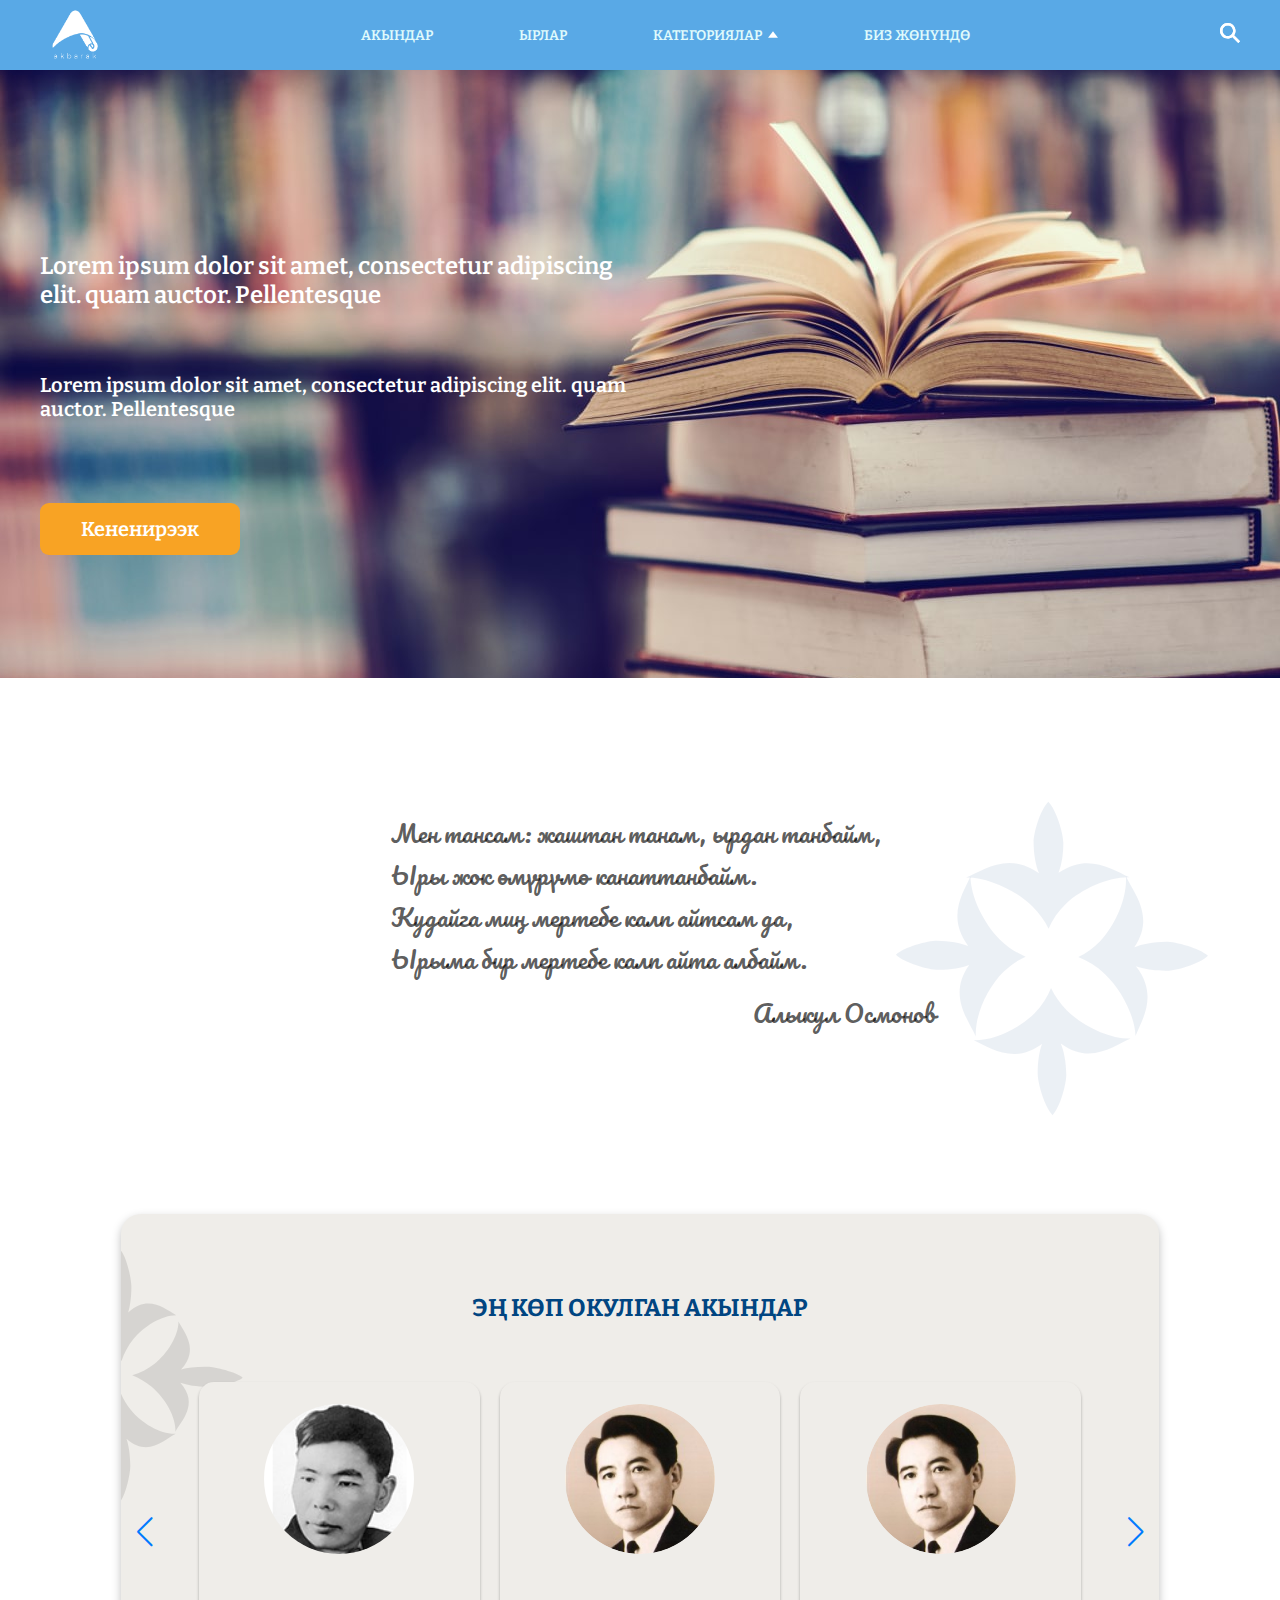
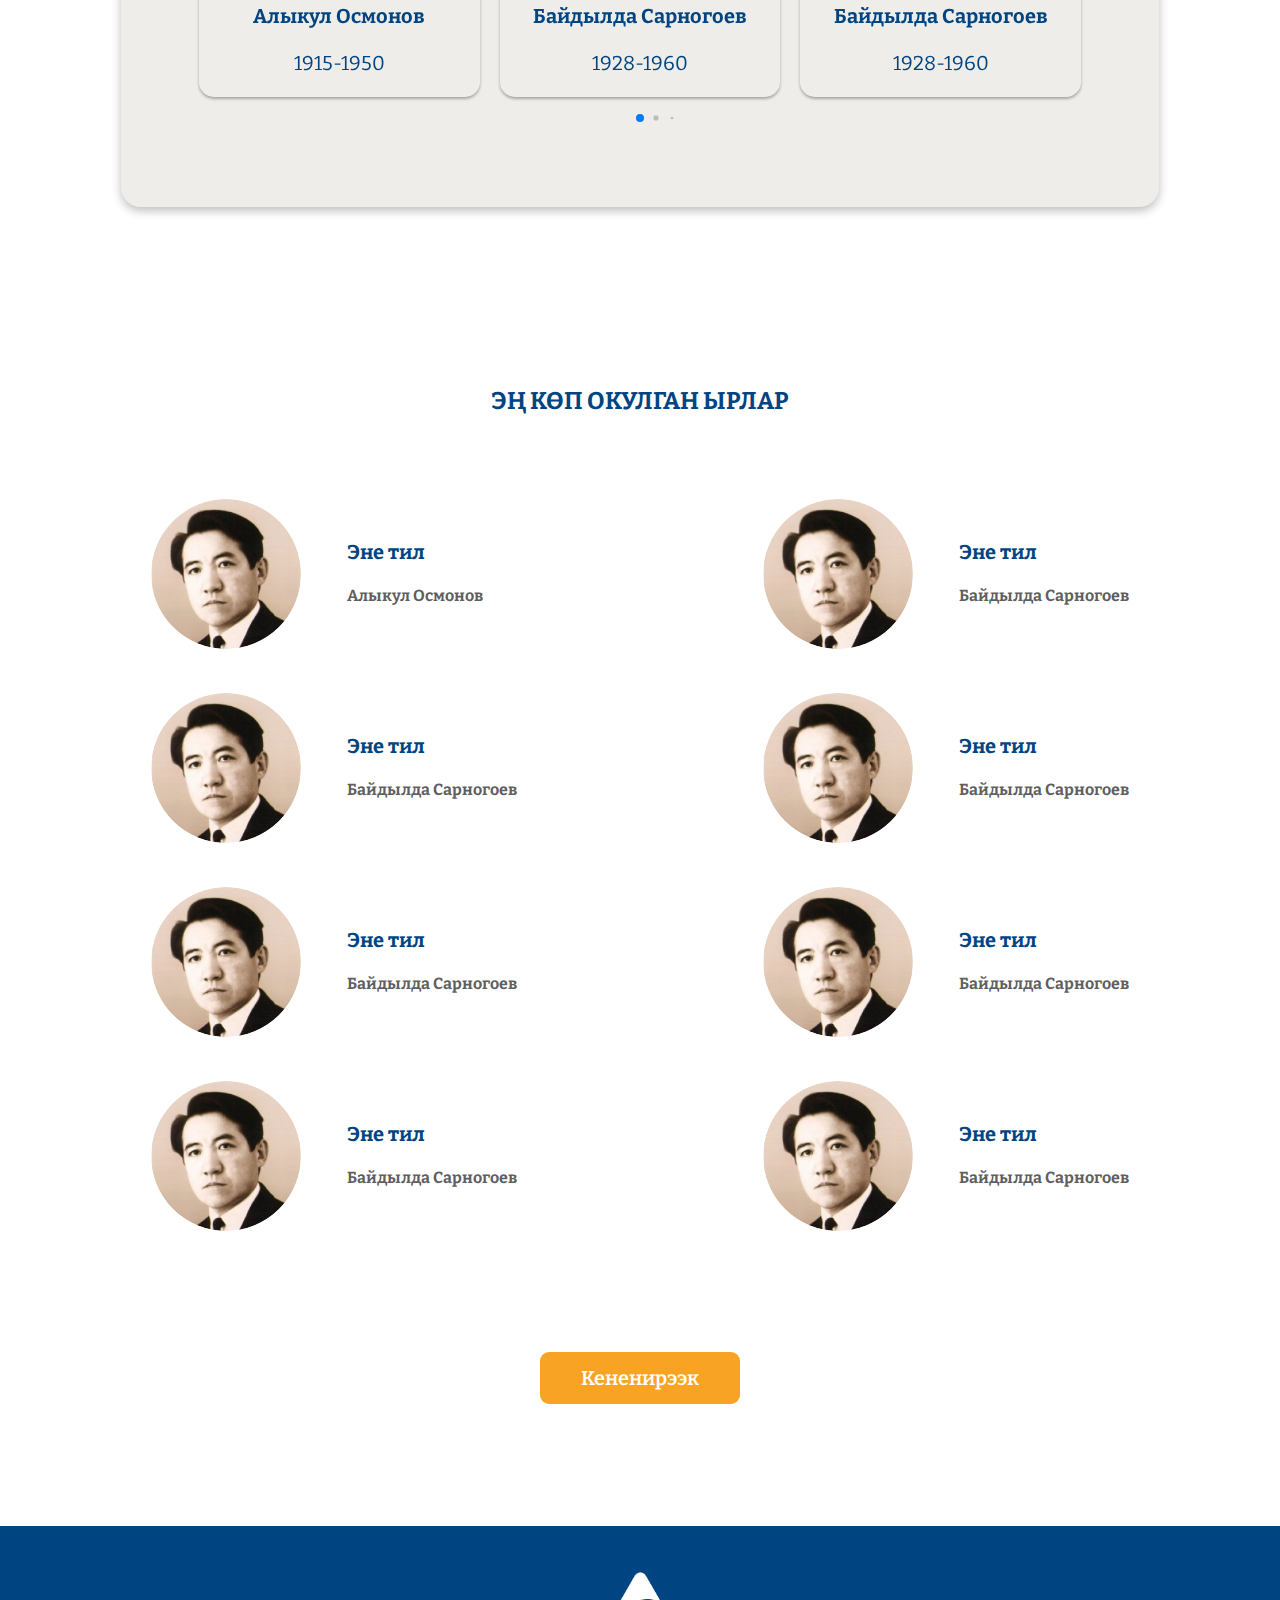
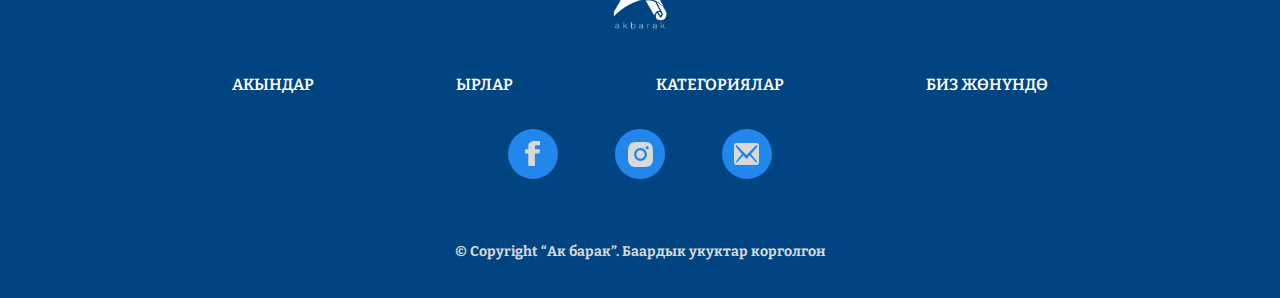
==== commit aec41f8f: "feat: divide sub-menu-list into 2 columns and change some styles in header" ====
--- a/index.html
+++ b/index.html
@@ -30,46 +30,51 @@
                             <a class="nav__link" href="popular-poems.html">Ырлар</a>
                         </li>
                         <li class="nav__item">
-                            <a class="nav__link" href="#">КАТЕГОРИЯЛАР</a>
-                            <span class="nav__arrow arrow"></span>
-                            <ul class="sub-menu">
-                                <li class="sub-menu__item">
-                                    <a href="category.html" class="sub-menu__link active">Сүйүү жөнүндө</a>
-                                </li>
-                                <li class="sub-menu__item">
-                                    <a href="" class="sub-menu__link">Жашоо жөнүндө</a>
-                                </li>
-                                <li class="sub-menu__item">
-                                    <a href="" class="sub-menu__link">Табият жөнүндө</a>
-                                </li>
-                                <li class="sub-menu__item">
-                                    <a href="" class="sub-menu__link">Жаз жөнүндө</a>
-                                </li>
-                                <li class="sub-menu__item">
-                                    <a href="" class="sub-menu__link">Согуш жөнүндө</a>
-                                </li>
-                                <li class="sub-menu__item">
-                                    <a href="" class="sub-menu__link">Бакыт жөнүндө</a>
-                                </li>
-                                <li class="sub-menu__item">
-                                    <a href="" class="sub-menu__link">Достук жөнүндө</a>
-                                </li>
-                                <li class="sub-menu__item">
-                                    <a href="" class="sub-menu__link">Мекен жөнүндө</a>
-                                </li>
-                                <li class="sub-menu__item">
-                                    <a href="" class="sub-menu__link">Аялдар жөнүндө</a>
-                                </li>
-                                <li class="sub-menu__item">
-                                    <a href="" class="sub-menu__link">Эне жөнүндө</a>
-                                </li>
-                                <li class="sub-menu__item">
-                                    <a href="" class="sub-menu__link">Ата жөнүндө</a>
-                                </li>
-                                <li class="sub-menu__item">
-                                    <a href="" class="sub-menu__link">Бала жөнүндө</a>
-                                </li>
-                            </ul>
+                            <a id="categoty-item" class="nav__link category-link" href="#">КАТЕГОРИЯЛАР
+                            </a>
+                            <svg class="nav__arrow" width="10" height="7" viewBox="0 0 14 9" fill="none" xmlns="http://www.w3.org/2000/svg">
+                                <path d="M7 0L13.9282 9H0.0717969L7 0Z" fill="white"/>
+                            </svg>    
+                            <div class="sub-menu">
+                                <ul class="sub-menu__list">
+                                    <li class="sub-menu__item">
+                                        <a href="category.html" class="sub-menu__link active">Сүйүү жөнүндө</a>
+                                    </li>
+                                    <li class="sub-menu__item">
+                                        <a href="" class="sub-menu__link">Жашоо жөнүндө</a>
+                                    </li>
+                                    <li class="sub-menu__item">
+                                        <a href="" class="sub-menu__link">Табият жөнүндө</a>
+                                    </li>
+                                    <li class="sub-menu__item">
+                                        <a href="" class="sub-menu__link">Жаз жөнүндө</a>
+                                    </li>
+                                    <li class="sub-menu__item">
+                                        <a href="" class="sub-menu__link">Согуш жөнүндө</a>
+                                    </li>
+                                    <li class="sub-menu__item">
+                                        <a href="" class="sub-menu__link">Бакыт жөнүндө</a>
+                                    </li>
+                                    <li class="sub-menu__item">
+                                        <a href="" class="sub-menu__link">Достук жөнүндө</a>
+                                    </li>
+                                    <li class="sub-menu__item">
+                                        <a href="" class="sub-menu__link">Мекен жөнүндө</a>
+                                    </li>
+                                    <li class="sub-menu__item">
+                                        <a href="" class="sub-menu__link">Аялдар жөнүндө</a>
+                                    </li>
+                                    <li class="sub-menu__item">
+                                        <a href="" class="sub-menu__link">Эне жөнүндө</a>
+                                    </li>
+                                    <li class="sub-menu__item">
+                                        <a href="" class="sub-menu__link">Ата жөнүндө</a>
+                                    </li>
+                                    <li class="sub-menu__item">
+                                        <a href="" class="sub-menu__link">Бала жөнүндө</a>
+                                    </li>
+                                </ul>
+                            </div>
                         </li>
                         <li class="nav__item nav__item-page">
                             <a class="nav__link" href="about-us.html">Биз жөнүндө</a>
--- a/css/styles.min.css
+++ b/css/styles.min.css
@@ -1 +1 @@
-@import"https://fonts.googleapis.com/css2?family=Bitter:wght@400;500;600;700&display=swap";@import"https://fonts.googleapis.com/css2?family=Pacifico&display=swap";header{position:sticky}.header-wrapper{position:sticky;top:0;background-color:#59a9e6;z-index:5}.header-inner{display:-webkit-box;display:-ms-flexbox;display:flex;-webkit-box-align:center;-ms-flex-align:center;align-items:center;-webkit-box-pack:justify;-ms-flex-pack:justify;justify-content:space-between;padding:14px 0}.header-logo{position:relative;width:52px;height:52px;z-index:5;cursor:pointer}.header-logo img{width:100%;height:100%;-o-object-fit:fit;object-fit:fit}.nav__list{display:-webkit-box;display:-ms-flexbox;display:flex;-webkit-box-align:center;-ms-flex-align:center;align-items:center}.nav__item+.nav__item{margin-left:86px}.nav .nav__link:hover{color:#2187ed;-webkit-transition:all .3s ease;-o-transition:all .3s ease;transition:all .3s ease}.nav__link{font-weight:600;font-size:16px;line-height:29px;text-transform:uppercase;color:#e0fbfc}.nav__list>li:hover .sub-menu{display:block}.nav .sub-menu{display:none;position:absolute;top:40px;padding:40px 0px 0px 0px;z-index:4}.nav .sub-menu li{background-color:rgba(0,69,129,.9);padding:0px 12px;position:relative;z-index:auto}.nav .sub-menu li:first-child{padding-top:25px}.nav .sub-menu li:last-child{padding-bottom:25px}.nav .sub-menu__link+.nav .sub-menu__link{margin-top:14px}.nav .sub-menu__link{color:#fff;display:inline-block;width:268px;padding:21px 51px 21px 70px;border:1px solid #7a7676;border-width:0px 0px 1px 0px}.nav .sub-menu__link:hover{background-color:rgba(242,243,245,.1);color:#2187ed}.burger{display:none}.search-btn span{content:url("../assets/icons/search.svg");position:relative}.search-close{display:none;position:absolute;top:0px;-webkit-transform:translate(-62px, 0px);-ms-transform:translate(-62px, 0px);transform:translate(-62px, 0px);background-color:rgba(0,69,129,.1);padding:28px}.search-btn span.hide{opacity:0}.search-close.show{display:block}.search-form{position:absolute;top:36px;background-color:rgba(255,255,255,.6);width:100%;-webkit-transition:.3s;-o-transition:.3s;transition:.3s;overflow:auto}.search-form__inner{display:-webkit-box;display:-ms-flexbox;display:flex;-webkit-box-align:center;-ms-flex-align:center;align-items:center}.search-form input{width:96%;height:22px;border-style:none;margin:11px 0;background-color:rgba(0,0,0,0)}.search-form input:focus{outline:none}.search-form.input-show{top:80px}@media(max-width: 1024px){.header-logo{width:40px;height:40px}.nav__link{font-size:12px}.nav__link.parent{margin:0 8px 0 0}.nav__item+.nav__item{margin-left:60px}.nav__list>li:hover .sub-menu{display:none}.nav .sub-menu{display:none;top:40px;padding:27px 0px 0px 0px}.nav .sub-menu__link{font-size:12px;width:153px;padding:10px 11px 10px 29px}.nav .arrow{position:absolute;top:30px;width:0;height:0;border-top:5px solid #fff;border-right:5px solid rgba(0,0,0,0);border-left:5px solid rgba(0,0,0,0)}.nav .arrow.active{-webkit-transform:rotate(180deg);-ms-transform:rotate(180deg);transform:rotate(180deg)}body.touch .sub-menu.open{display:block}.search-btn span{width:18px;height:18px}.search-form{top:24px}.search-form input{width:95%}.search-form.input-show{top:67px}.search-close{top:0;-webkit-transform:translate(-54px, 0px);-ms-transform:translate(-54px, 0px);transform:translate(-54px, 0px);background-color:rgba(0,69,129,.1);padding:24px}.search-close img{width:16px;height:16px;position:relative;top:3px}}@media(max-width: 768px){header{position:sticky;top:0;z-index:5}.header-logo{-webkit-box-ordinal-group:2;-ms-flex-order:1;order:1}.burger{z-index:5;display:block;position:relative;width:32px;height:19px;cursor:pointer;-webkit-box-ordinal-group:1;-ms-flex-order:0;order:0}.burger span,.burger::before,.burger::after{position:absolute;left:0;width:100%;height:10%;background-color:#fff;-webkit-transition:all .3s ease 0s;-o-transition:all .3s ease 0s;transition:all .3s ease 0s;border-radius:2px}.burger::before,.burger::after{content:""}.burger::before{top:0px}.burger::after{bottom:0px}.burger span{top:50%;-webkit-transform:scale(1) translate(0px, -50%);-ms-transform:scale(1) translate(0px, -50%);transform:scale(1) translate(0px, -50%)}.burger.active span{-webkit-transform:scale(0) translate(0px, -50%);-ms-transform:scale(0) translate(0px, -50%);transform:scale(0) translate(0px, -50%)}.burger.active::before{top:50%;-webkit-transform:rotate(-45deg) translate(0px, -50%);-ms-transform:rotate(-45deg) translate(0px, -50%);transform:rotate(-45deg) translate(0px, -50%)}.burger.active::after{top:50%;-webkit-transform:rotate(45deg) translate(0px, 50%);-ms-transform:rotate(45deg) translate(0px, 50%);transform:rotate(45deg) translate(0px, 50%)}.nav{position:fixed;top:68px;left:-100%;width:320px;height:100%;background:rgba(0,69,129,.9);color:#fff;padding:90px 0px 30px 30px;-webkit-transition:left .3s ease 0s;-o-transition:left .3s ease 0s;transition:left .3s ease 0s;overflow:auto}.nav__list{display:block}.nav__item+.nav__item{margin-left:0px}.nav__item{max-width:260px;padding:16px 0px 16px 16px;border:1px solid #7a7676;border-width:0px 0px 1px 0px}.nav__link.parent{margin:0 128px 0 0}.nav .arrow{top:241px}.nav .sub-menu{position:relative;top:0;left:55px}.nav .sub-menu li{background-color:rgba(0,0,0,0)}.nav .sub-menu li:first-child{padding-top:0px}.nav .sub-menu li:last-child{padding-bottom:0px}.nav .sub-menu li:last-child .sub-menu__link{border-width:0px 0px 0px 0px}.nav.menu-show{left:0}.search-btn{-webkit-box-ordinal-group:3;-ms-flex-order:2;order:2}.search-form input{width:93%}.search-form img{width:18px;height:18px}}@media(max-width: 600px){.search-form input{width:91%}}@media(max-width: 500px){.search-form input{width:89%}}@media(max-width: 426px){.header-inner{padding:5px 0}.header-logo{width:33px;height:33px}.burger{width:20px;height:15px}.nav{top:43px;left:-100%;width:100%}.search-btn{width:15px;height:15px}.search-btn .search-close{top:1px;-webkit-transform:translate(-24px, 0px);-ms-transform:translate(-24px, 0px);transform:translate(-24px, 0px);background-color:rgba(0,69,129,.1);padding:11px}.search-form{top:4px}.search-form input{width:93%;margin:7px 0}.search-form input::-webkit-input-placeholder{font-size:10px}.search-form input::-moz-placeholder{font-size:10px}.search-form input:-ms-input-placeholder{font-size:10px}.search-form input::-ms-input-placeholder{font-size:10px}.search-form input::placeholder{font-size:10px}.search-form img{width:16px;height:16px}.search-form.input-show{top:43px}}@media(max-width: 360px){.search-btn .search-close{-webkit-transform:translate(-19px, 0px);-ms-transform:translate(-19px, 0px);transform:translate(-19px, 0px)}}.footer{background-color:#004581}.footer__inner{margin:40px 0 38px 0}.footer__logo{width:70px;margin:0 auto}.footer__logo-link{text-decoration:none}.footer__logo img{width:100%}.footer__nav{width:68%;margin:35px auto}.footer__menu-list{max-width:100%;list-style:none;display:-webkit-box;display:-ms-flexbox;display:flex;-webkit-box-align:center;-ms-flex-align:center;align-items:center;-webkit-box-pack:justify;-ms-flex-pack:justify;justify-content:space-between}.footer__menu-link{font-weight:600;font-size:16px;color:#fff;text-decoration:none;text-transform:uppercase}@media(max-width: 768px){.footer__inner{margin:20px 0}.footer__nav{width:68%;margin:20px auto}.footer__menu-link{font-size:12px;line-height:17px}}@media(max-width: 550px){.footer__menu-list{-webkit-box-orient:vertical;-webkit-box-direction:normal;-ms-flex-direction:column;flex-direction:column}.footer__menu-item+.footer__menu-item{margin-top:12px}}@media(max-width: 425px){.footer__logo{width:55px}.footer__menu-link{font-size:10px}.footer__nav{margin:28px auto 20px auto}}.social-menu{max-width:22%;margin:0 auto;display:-webkit-box;display:-ms-flexbox;display:flex;-webkit-box-align:center;-ms-flex-align:center;align-items:center;-webkit-box-pack:justify;-ms-flex-pack:justify;justify-content:space-between;list-style:none}@media(max-width: 1040px){.social-menu{max-width:30%}}@media(max-width: 768px){.social-menu__item img{width:30px;height:30px}}@media(max-width: 520px){.social-menu{max-width:50%}}.copyright{font-family:"Bitter";font-style:normal;font-weight:700;font-size:20px;line-height:24px;color:#004581;text-align:center;font-size:14px;line-height:17px;color:#d9d9d9;margin-top:60px}@media(max-width: 768px){.copyright{font-size:10px;margin-top:30px}}@media(max-width: 425px){.copyright{font-size:8px;margin-top:29px}}.topscreen__wrapper{background-image:url("../assets/images/banner-bgk.jpg");background-repeat:no-repeat;background-position:center}.topscreen-inner{margin:0px 0 123px 0}.topscreen-text{width:50%;margin:182px auto 0 0}.topscreen-text .title{font-style:normal;font-weight:600;font-size:24px;line-height:29px;color:#fff}.topscreen-text .description{margin:63px 0 82px 0;font-style:normal;font-weight:600;font-size:20px;line-height:24px;color:#fff}.topscreen-text .btn{padding:14px 41px;background:#f8a324;border:none;border-radius:9px;font-family:"Bitter";font-style:normal;font-weight:600;font-size:20px;line-height:24px;color:#fff}.topscreen-text .btn a{color:#fff}@media(max-width: 768px){.topscreen-inner{margin:16px auto 100px auto}.topscreen__wrapper{background-image:url("../assets/images/banner-tablet.png");background-repeat:no-repeat;background-position:center 0px}.topscreen-text{width:60%;margin:88px auto 0 auto}.topscreen-text .title{font-style:normal;font-weight:600;line-height:29px;text-align:center}.topscreen-text .description{width:70%;margin:34px auto 50px auto;font-size:16px;text-align:center}.topscreen-text .btn{font-size:14px;padding:10px 30px;display:block;margin:0 auto}}@media(max-width: 575px){.topscreen-text .topscreen-text{width:100%}.topscreen-text .title{font-size:16px;line-height:20px}.topscreen-text .description{font-size:12px;line-height:15px}.topscreen-text .btn{font-size:14px;line-height:17px;color:#fff}}@media(max-width: 375px){.topscreen-inner{margin:16px 0 40px 0}.topscreen-text{width:100%;margin:54px auto 0 auto}.topscreen-text .title{max-width:55%;margin:0 auto;font-style:normal;font-weight:600;font-size:10px;line-height:12px;text-align:center}.topscreen-text .description{max-width:55%;margin:25px auto 25px auto;font-size:9px;line-height:11px;text-align:center}.topscreen-text .btn{padding:5px 93px;font-size:12px;line-height:14px;color:#fff;border-radius:2.63px}}@media(max-width: 320px){.topscreen-inner{margin:8px 0 27px 0}.topscreen__wrapper{background-image:url("../assets/images/small-banner.png");background-repeat:no-repeat;background-position:center 0px}.topscreen-text .btn{padding:5px 93px;font-size:12px;line-height:14px;color:#fff}}.poem .poem-inner{width:590px;margin:134px auto 100px auto}.poem__line p,.poem__author{font-family:"Pacifico",cursive;font-style:normal;font-weight:400;font-size:24px;line-height:42px;color:rgba(0,0,0,.65)}.poem__line p{position:relative;width:498px;margin:0 auto}.poem .tracery{content:url("../assets/icons/poem-line-ornament.svg");position:absolute;top:800px;-webkit-transform:translate(550px, 0px);-ms-transform:translate(550px, 0px);transform:translate(550px, 0px);width:316px;height:316px}.poem__author{text-align:right;padding:12px 0 0 0}@media(max-width: 1170px){.poem .tracery{top:800px;-webkit-transform:translate(550px, 0px);-ms-transform:translate(550px, 0px);transform:translate(550px, 0px);width:235px;height:235px}}@media(max-width: 1024px){.poem .tracery{top:800px;-webkit-transform:translate(420px, 0px);-ms-transform:translate(420px, 0px);transform:translate(420px, 0px)}}@media(max-width: 768px){.poem .poem-inner{width:296px;margin:89px auto 40px auto}.poem__line p,.poem__author{font-size:14px;line-height:25px}.poem__line p{width:291px;margin:0 auto}.poem .tracery{top:614px;-webkit-transform:translate(280px, 0px);-ms-transform:translate(280px, 0px);transform:translate(280px, 0px);width:150px;height:150px}}@media(max-width: 600px){.tracery{display:none}}@media(max-width: 425px){.poem .poem-inner{width:260px;margin:34px auto 50px auto}.poem__line p,.poem__author{font-size:12px;line-height:21px}.poem__line p{width:250px;margin:0 auto}}.slide{background-color:#efede9;max-width:1038px;width:100%;margin:80px auto;background:#efede9;-webkit-box-shadow:0px 4px 10px rgba(0,0,0,.25);box-shadow:0px 4px 10px rgba(0,0,0,.25);border-radius:20px;padding:30px 0px 80px 0px}.slide__inner{width:100%;margin:0px auto}.slide__tracery{content:url("../assets/icons/half-tracery.svg");position:absolute;rotate:90deg;top:1315px;-webkit-transform:translate(0px, 64px);-ms-transform:translate(0px, 64px);transform:translate(0px, 64px);width:250px}.slide-content{margin:0 73px;overflow:hidden;padding:10px 5px 30px 5px}.slide h2{font-family:"Bitter";font-style:normal;font-weight:700;font-size:24px;color:#fff;text-align:center;text-transform:uppercase;color:#004581;font-size:24px;text-transform:uppercase;padding:50px 0}.card{background:#efede9;border-radius:15px;-webkit-box-shadow:0px 2px 3px rgba(0,0,0,.3);box-shadow:0px 2px 3px rgba(0,0,0,.3)}.image-content,.card-content{display:-webkit-box;display:-ms-flexbox;display:flex;-webkit-box-orient:vertical;-webkit-box-direction:normal;-ms-flex-direction:column;flex-direction:column;-webkit-box-align:center;-ms-flex-align:center;align-items:center}.image-content{padding:22px 0 25px 0}.card-image{height:150px;width:150px;border-radius:50%}.card-image img{height:100%;width:100%;-o-object-fit:cover;object-fit:cover;border-radius:50%}.card-content{row-gap:23px;padding:25px 0 22px 0}.card-content h4{font-family:"Bitter";font-style:normal;font-weight:700;font-size:20px;line-height:24px;color:#004581;text-align:center}.card-content p{font-family:"Bitter";font-style:normal;font-weight:700;font-size:20px;line-height:24px;color:#004581;text-align:center;font-weight:400}.swiper-navBtn{color:#004581;-webkit-transition:color .3s ease;-o-transition:color .3s ease;transition:color .3s ease}.swiper-navBtn:hover{color:#59a9e6}.swiper-button-next.swiper-navBtn:after,.swiper-button-prev.swiper-navBtn:after{font-size:30px}.swiper-button-next.swiper-navBtn{top:45%}.swiper-button-prev.swiper-navBtn{top:45%}.swiper-pagination.swiper-pagination-bullets.slide-pag{bottom:5px}.swiper-pagination-horizontal.swiper-pagination-bullets.swiper-pagination-bullet{background-color:#004581}@media(max-width: 1075px){.card-content h4,.card-content p{font-size:18px}}@media(max-width: 840px){.slide__tracery{top:1360px;-webkit-transform:translate(0px, 64px);-ms-transform:translate(0px, 64px);transform:translate(0px, 64px)}}@media(max-width: 768px){.slide{max-width:650px;width:100%;background-size:300px 300px;background-position:top -73% left -20%}.slide__inner{width:95%;margin:0px auto}.slide__tracery{rotate:180deg;top:953px;-webkit-transform:translate(-20px, 64px);-ms-transform:translate(-20px, 64px);transform:translate(-20px, 64px)}.slide-content{margin:0 32px;overflow:hidden;padding:10px 5px 30px 5px}.slide h2{font-size:18px;padding:30px 0}.card-image{height:118px;width:118px}.image-content{padding:18px 0 20px 0}.card-content{row-gap:10px;padding:20px 0 30px 0}.card-content h4,.card-content p{font-size:14px}.swiper-button-next.swiper-navBtn:after,.swiper-button-prev.swiper-navBtn:after{font-size:20px !important}.swiper-pagination.swiper-pagination-bullets.slide-pag{bottom:0px !important}}@media(max-width: 760px){.slide{background-image:none;max-width:350px}.slide__inner{width:90%;margin:0px auto}.slide__tracery{display:none}}@media(max-width: 426px){.slide{max-width:300px;width:100%;margin:50px auto;padding:30px 0px 30px 0px}.slide h2{font-size:14px;padding:20px 0}.slide-content{padding:10px 5px 42px 5px}.card-image{height:80px;width:80px}.image-content{padding:28px 0 12px 0}.card-content{row-gap:24px;padding:12px 0 42px 0}.card-content h4,.card-content p{font-size:12px}.swiper-pagination.swiper-pagination-bullets.slide-pag{bottom:20px !important}}@media(max-width: 350px){.slide__inner{width:100%}}.popular-poems h2{font-family:"Bitter";font-style:normal;font-weight:700;font-size:24px;color:#fff;text-align:center;text-transform:uppercase;color:#004581;margin:0 0 62px 0}.popular-poems__inner{margin:100px 0 122px 0}.popular-poems__gallery{display:grid;grid-template-columns:repeat(2, 1fr);-webkit-column-gap:24px;-moz-column-gap:24px;column-gap:24px;margin:0 0 99px 0}.popular-poems .gallery-card__inner{max-width:366px;display:-webkit-box;display:-ms-flexbox;display:flex;-webkit-box-align:center;-ms-flex-align:center;align-items:center;gap:46px;margin:22px auto;cursor:pointer}.popular-poems .gallery-card img{width:150px;height:150px;border-radius:50%}.popular-poems .poem-details h4,.popular-poems .poem-details p{font-family:"Bitter";font-style:normal;font-weight:700;font-size:20px;line-height:24px;color:#004581;text-align:center;line-height:28px;text-align:left}.popular-poems .poem-details h4{margin:0 0 16px 0;font-size:20px}.popular-poems .poem-details p{font-size:16px;color:rgba(0,0,0,.65)}.popular-poems__inner .section-button{position:relative;z-index:5}.popular-poems__tracery{content:url("../assets/icons/half-tracery.svg");position:absolute;top:2900px;-webkit-transform:translate(355px, 0px);-ms-transform:translate(355px, 0px);transform:translate(355px, 0px)}@media(max-width: 768px){.popular-poems{background-size:300px 300px;background-position:top 40% right 55%;background-repeat:no-repeat}.popular-poems__inner{margin:80px 0 122px 0}.popular-poems h2{font-size:18px;margin:0 0 53px 0}.popular-poems .gallery-card__inner{max-width:264px;gap:18px}.popular-poems .poem-details h4{font-size:14px;line-height:17px}.popular-poems .poem-details p{font-size:12px}.popular-poems__gallery{margin:0 0 59px 0}.popular-poems .gallery-card img{width:118px;height:118px}.popular-poems__tracery{width:300px;top:20px;-webkit-transform:translate(-196px, 0px);-ms-transform:translate(-196px, 0px);transform:translate(-196px, 0px)}}@media(max-width: 660px){.popular-poems__inner{margin:80px 0 71px 0}.popular-poems__gallery{grid-template-columns:repeat(1, 1fr);margin:0 0 60px 0}.popular-poems__tracery{display:none}}@media(max-width: 426px){.popular-poems{background-size:250px 250px;background-position:top 40% right -60%}.popular-poems h2{font-size:14px;margin:0 0 30px 0}.popular-poems .gallery-card img{width:60px;height:60px}.popular-poems .gallery-card__inner{max-width:189px;gap:23px}.popular-poems .poem-details h4{font-size:12px;margin:0 0 7px 0}.popular-poems .poem-details p{font-size:10px;line-height:12px}}.section-button{padding:14px 41px;background:#f8a324;border:none;border-radius:9px;font-family:"Bitter";font-style:normal;font-weight:600;font-size:20px;line-height:24px;color:#fff;display:block;margin:0 auto;cursor:pointer}.section-button a{color:#fff}@media(max-width: 768px){.section-button{font-size:14px;line-height:17px;padding:13px 28px;margin:0 auto}}@media(max-width: 425px){.section-button{width:100%;font-size:12px;line-height:14px;padding:5px 28px;border-radius:2.63px}}.popular-poems-page__tracery1{position:absolute;top:-50px;right:100px}.popular-poems-page__tracery2{position:absolute;bottom:-240px;left:300px}.search-input{background-color:rgba(0,0,0,0);border:1px solid rgba(122,118,118,.85);margin:24px auto 0px auto}@media(max-width: 768px){.popular-poems-page{position:relative}.popular-poems-page__tracery1{width:280px;height:280px;position:absolute;top:-20px;right:-110px}.popular-poems-page__tracery2{width:280px;height:280px;position:absolute;bottom:-120px;left:30px}}@media(max-width: 425px){.popular-poems-page__tracery1{width:168px;height:168px;position:absolute;top:43px;right:0px}.popular-poems-page__tracery2{width:168px;height:168px;position:absolute;bottom:-120px;left:30px}}.poets{margin-bottom:107px}.poets__inner h2{font-family:"Bitter";font-style:normal;font-weight:700;font-size:24px;color:#fff;text-align:center;text-transform:uppercase;color:#004581;margin:100px 0 62px 0}.poets__gallery{margin:0 auto 100px auto;display:grid;grid-template-columns:auto auto auto auto;gap:40px}.poets__gallery .card{-webkit-box-shadow:none;box-shadow:none;background-color:#fff;cursor:pointer;-webkit-transition:all .3s ease;-o-transition:all .3s ease;transition:all .3s ease}.poets .card:hover{background-color:#efede9}@media(max-width: 976px){.poets__gallery{width:598px;grid-template-columns:284px 284px}}@media(max-width: 768px){.poets{margin-bottom:66px}.poets__gallery{width:460px;grid-template-columns:210px 210px;gap:40px;margin-bottom:66px}.poets h2{font-size:20px;margin:60px 0 53px 0}}@media(max-width: 524px){.poets h2{font-size:14px;margin:37px 0 22px 0}.poets__gallery{width:260px;grid-template-columns:260px;gap:20px;margin:0 auto 80px auto}.poets .card{display:-webkit-box;display:-ms-flexbox;display:flex;-webkit-box-orient:vertical;-webkit-box-direction:normal;-ms-flex-direction:column;flex-direction:column;-webkit-box-align:center;-ms-flex-align:center;align-items:center;gap:21px}.poets .image-content{padding:8px 0 8px 8px}.poets .card-content{padding:0px}}.profile{background-color:#f2f3f5;margin:45px 0;background-image:url("../assets/icons/tracery.svg");background-size:400px 400px;background-position:top 50% right 0%;background-repeat:no-repeat}.profile__inner{max-width:1064px;margin:18px auto}.profile__content{max-width:751px;display:-webkit-box;display:-ms-flexbox;display:flex;-webkit-box-align:center;-ms-flex-align:center;align-items:center;-webkit-box-pack:justify;-ms-flex-pack:justify;justify-content:space-between}.profile-date .poet-profile h4{font-family:"Bitter";font-style:normal;font-weight:700;font-size:20px;line-height:24px;color:#004581;text-align:center;font-size:24px;margin-bottom:28px;text-align:center}.profile-date .poet-profile p{font-family:"Bitter";font-style:normal;font-weight:400;font-size:24px;color:#004581;text-align:center}.profile-btn{display:-webkit-box;display:-ms-flexbox;display:flex;gap:20px;margin-top:64px}.profile-btn button{width:210px;height:54px;border-radius:15px;border-style:none;cursor:pointer}.profile-btn1 a,.profile-btn2 a{font-family:"Bitter";font-style:normal;font-weight:600;font-size:24px;color:#fff}.profile-btn1{background-color:#f8a324}.profile-btn2{background-color:#bc6c25}@media(max-width: 1170px){.profile{background-position:top 50% right -10%}}@media(max-width: 768px){.profile{background-size:280px 280px;background-position:top 50% right -10%}.profile .profile-img{height:150px;width:150px;border-radius:50%}.profile .profile-img img{width:100%;height:100%}.profile__content{max-width:529px}.profile-date .poet-profile h4{font-size:22px;margin-bottom:24px}.profile-date .poet-profile p{font-size:18px}.profile-btn{display:-webkit-box;display:-ms-flexbox;display:flex;gap:50px;margin-top:33px}.profile-btn button{width:143px;height:45px}.profile-btn1 a,.profile-btn2 a{font-size:16px}}@media(max-width: 600px){.profile{background-image:none}.profile__content{display:-webkit-box;display:-ms-flexbox;display:flex;-webkit-box-orient:vertical;-webkit-box-direction:normal;-ms-flex-direction:column;flex-direction:column;row-gap:24px;-webkit-box-align:center;-ms-flex-align:center;align-items:center;-webkit-box-pack:justify;-ms-flex-pack:justify;justify-content:space-between}.profile-date{width:80%}.profile-date .poet-profile h4{font-size:16px;margin-bottom:18px}.profile-date .poet-profile p{font-size:12px}.profile-btn1 a,.profile-btn2 a{font-size:12px}.profile-btn{display:-webkit-box;display:-ms-flexbox;display:flex;-webkit-box-orient:vertical;-webkit-box-direction:normal;-ms-flex-direction:column;flex-direction:column;gap:20px;margin-top:24px}.profile-btn button{width:100%;height:24px;border-radius:3px}}.profile-gallery{margin-bottom:100px}.profile-gallery__wrapper{display:grid;grid-template-columns:48.8% 48.8%;gap:20px;margin-bottom:100px}.profile-gallery__card:hover{background:#f4f5f6;border-radius:20px}.profile-gallery__card{padding:39px 68px;cursor:pointer}.profile-gallery__card-details{max-width:450px}.profile-gallery__card-details h4{font-family:"Bitter";font-style:normal;font-weight:700;font-size:20px;line-height:24px;color:#004581;text-align:center;font-weight:500;font-size:22px;color:#2187ed;text-align:center}.profile-gallery__card-details .poem-container{text-align:center}.profile-gallery__card-details p{font-family:"Bitter";font-style:normal;font-weight:700;font-size:20px;line-height:24px;color:#004581;text-align:center;font-weight:400;line-height:30px;color:#004581;white-space:pre-line;display:inline-block;text-align:left}@media(max-width: 1170px){.profile-gallery__card-detail{display:-webkit-box;display:-ms-flexbox;display:flex;-webkit-box-orient:vertical;-webkit-box-direction:normal;-ms-flex-direction:column;flex-direction:column;row-gap:23px}.profile-gallery__card{padding:59px 0px}.profile-gallery__card-details h4{font-size:20px}.profile-gallery__card-details p{font-size:18px}}@media(max-width: 768px){.profile-gallery{margin-bottom:66px}.profile-gallery__wrapper{margin-bottom:66px}.profile-gallery__card-detail img{width:118px;height:118px}.profile-gallery__card{padding:18px 17px}}@media(max-width: 600px){.profile-gallery{margin-bottom:50px}.profile-gallery__wrapper{width:60%;display:grid;grid-template-columns:auto;gap:20px;margin:0 auto 50px auto}.profile-gallery__card-details h4{font-size:14px}.profile-gallery__card-details p{font-size:12px;line-height:25px}}@media(max-width: 600px){.profile-gallery__wrapper{width:70%}}.poem-block__wrapper{display:-webkit-box;display:-ms-flexbox;display:flex}.poem-block__inner{width:80%;margin:0 auto}.poem-block h4{font-family:"Bitter";font-style:normal;font-weight:700;font-size:24px;color:#fff;text-align:center;text-transform:uppercase;color:#004581;text-transform:capitalize}.poem-block h4:nth-last-child(2){margin:28px 0px 50px 0px}.poem-block pre{font-family:"Bitter";font-style:normal;font-weight:700;font-size:20px;line-height:24px;color:#004581;text-align:center;font-weight:400;color:#004581;font-size:20px;line-height:40px;text-transform:normal;text-align:left;display:-webkit-box;display:-ms-flexbox;display:flex;-webkit-box-pack:center;-ms-flex-pack:center;justify-content:center}@media(max-width: 768px){.poem-block h4{font-size:22px}.poem-block pre{font-size:18px;line-height:30px}}@media(max-width: 600px){.poem-block h4{font-size:16px}.poem-block pre{font-size:14px;line-height:25px}}.poet-life__wrapper{display:-webkit-box;display:-ms-flexbox;display:flex}.poet-life__inner{width:80%;margin:0 auto 100px auto}.poet-life h4{font-family:"Bitter";font-style:normal;font-weight:700;font-size:24px;color:#fff;text-align:center;text-transform:uppercase;color:#004581;text-transform:uppercase}.poet-life h4:nth-last-child(2){margin:28px 0px 50px 0px}.poet-life__description p{font-family:"Bitter";font-style:normal;font-weight:700;font-size:20px;line-height:24px;color:#004581;text-align:center;font-weight:400;color:#004581;font-size:20px;line-height:40px;text-transform:normal;text-align:left;display:-webkit-box;display:-ms-flexbox;display:flex;-webkit-box-pack:center;-ms-flex-pack:center;justify-content:center;margin-top:30px}.poet-life p+p{margin-top:30px}@media(max-width: 768px){.poet-life__inner{margin:0 auto 50px auto}.poet-life h4{font-size:18px}.poet-life__description p{font-size:16px;line-height:40px}}@media(max-width: 600px){.poet-life h4{font-size:16px}.poet-life__description p{font-size:14px;line-height:25px}.poet-life p+p{margin-top:15px}}.sticky-block{margin-top:110px;cursor:pointer}.sticky-block__comment{margin-bottom:17px}.sticky-block img{width:50px;height:50px}@media(max-width: 768px){.sticky-block img{width:40px;height:40px}}@media(max-width: 600px){.sticky-block img{width:30px;height:30px}.sticky-block__comment{margin-bottom:10px}}.search-result{display:-webkit-box;display:-ms-flexbox;display:flex;-webkit-box-orient:vertical;-webkit-box-direction:normal;-ms-flex-direction:column;flex-direction:column;margin-top:50px}.search-result label{font-family:"Bitter";font-style:normal;font-weight:700;font-size:20px;line-height:24px;color:#004581;text-align:center;text-align:left;color:rgba(0,69,129,.35);margin-bottom:14px}.search-result__input{display:-webkit-box;display:-ms-flexbox;display:flex;-webkit-box-align:center;-ms-flex-align:center;align-items:center;border:1px solid #d9d9d9;padding:10px 25px;margin-bottom:50px}.search-result__input input{width:100%;border:none}.search-result__input input:focus{outline:none}.search-result__input img.hide{display:none}.search-result__date{margin-bottom:100px}.not-find{display:none}.not-find.open{display:block}.not-find p{font-family:"Bitter";font-style:normal;font-weight:700;font-size:20px;line-height:24px;color:#004581;text-align:center;text-transform:uppercase;font-weight:500}.tab-btns{margin-bottom:48px}.tab-btns .tab-btn{font-family:"Bitter";font-style:normal;font-weight:700;font-size:20px;line-height:24px;color:#004581;text-align:center;font-size:20px;width:210px;height:54px;border:1px solid #d9d9d9;border-radius:15px;background-color:rgba(0,0,0,0)}.tab-btns .tab-btn+.tab-btn{margin-left:77px}.tab-btns .tab-btn.active{background-color:#d9d9d9}.show{display:block}.hide{display:none}.search-list{width:93%;margin:0 auto}.search-list ul{margin-bottom:80px}.search-list__item{width:40%;list-style-type:disc;font-size:20px;color:#004581}.search-list__item+.search-list__item{margin-top:50px}.search-list__item h5,.search-list__item p,.search-list__item h6{font-family:"Bitter";font-style:normal;font-weight:700;font-size:20px;line-height:24px;color:#004581;text-align:center;text-align:left}.search-list__item h5{font-size:18px;font-weight:500;text-transform:uppercase}.search-list__item p{font-weight:400;font-size:18px;margin:10px 0px}.search-list__item h6{font-size:14px}@media(max-width: 768px){.search-result label{font-size:18px}.tab-btns{margin-bottom:48px}.tab-btns .tab-btn{font-size:16px;width:143px;height:45px}.search-list{width:93%;margin:0 auto}.search-list ul{margin-bottom:80px}.search-list__item{width:80%;list-style-type:disc;font-size:20px;color:#004581}.search-list__item h5{font-size:16px;font-weight:500;text-transform:uppercase}.search-list__item p{font-weight:400;font-size:16px;margin:10px 0px}.search-list__item h6{font-size:14px}}@media(max-width: 600px){.search-result label{font-size:16px}.search-result__input img{width:15px;height:15px}.tab-btns{margin-bottom:48px;text-align:center}.tab-btns .tab-btn{font-size:14px;width:143px;height:45px}.search-list ul{margin-bottom:80px}.search-list__item{width:80%;list-style-type:disc;font-size:20px;color:#004581}.search-list__item h5{font-size:14px;font-weight:500;text-transform:uppercase}.search-list__item p{font-weight:400;font-size:14px;margin:10px 0px}.search-list__item h6{font-size:12px}}@media(max-width: 475px){.tab-btns .tab-btn{font-size:14px;width:120px;height:35px;border-radius:10px}.tab-btns .tab-btn+.tab-btn{margin-left:10px}}.hidden{display:none}.pagination-container{display:-webkit-box;display:-ms-flexbox;display:flex;-webkit-box-align:center;-ms-flex-align:center;align-items:center;-webkit-box-pack:center;-ms-flex-pack:center;justify-content:center}.pagination-number{font-size:1.5rem;background-color:rgba(0,0,0,0);border:none;margin:.25rem .5rem;cursor:pointer;height:2.5rem;width:2.5rem;border-radius:50%;color:#004581}.pagination-button{border:none;margin:.25rem .25rem;cursor:pointer;height:2.5rem;width:2.5rem;border-radius:50%;background:rgba(0,0,0,0)}.pagination-button:hover,.pagination-number:hover{background:#d9d9d9}.disabled:hover{background:rgba(0,0,0,0)}.pagination-button svg.disable{opacity:.3}.pagination-button img{vertical-align:middle}.pagination-number.active{color:#fff;background:#004581;border-radius:50%}@media(max-width: 768px){.pagination-number{font-size:1.3rem;height:2rem;width:2rem}.pagination-button{border:none;margin:.25rem .25rem;cursor:pointer;height:2rem;width:2rem;border-radius:50%;background:#d9d9d9}.pagination-button svg{height:19.5px;width:8.03px}}@media(max-width: 425px){.pagination-number{font-size:.8rem}.pagination-button{border:none;margin:.25rem .25rem;cursor:pointer;height:1.5rem;width:1.5rem;border-radius:50%;background:#d9d9d9}.pagination-button svg{height:15.5px;width:3.43px}}.about__inner{width:91%;margin:100px auto 0px auto;position:relative;z-index:-1}.about h2{font-family:"Bitter";font-style:normal;font-weight:700;font-size:24px;color:#fff;text-align:center;text-transform:uppercase;color:#004581;margin-bottom:68px;position:relative}.about__descrip{margin-bottom:250px}.about__descrip p{font-family:"Bitter";font-style:normal;font-weight:700;font-size:20px;line-height:24px;color:#004581;text-align:center;font-weight:400;font-size:20px;text-align:left;line-height:35px}.about__descrip p+p{margin-top:30px}.about__tracery{content:url("../assets/icons/half-tracery.svg");position:relative;top:0px;width:489px;margin:0 auto}@media(max-width: 768px){.about h2{font-size:18px;margin-bottom:49px}.about__descrip p{font-size:16px;line-height:30px}.about p+p{margin-top:25px}}@media(max-width: 425px){.about__inner{margin:50px 20px 350px 20px}.about h2{font-size:16px;margin-bottom:25px}.about__descrip p{font-size:14px;line-height:25px}.about p+p{margin-top:20px}}.modal{position:fixed;top:0;left:0;width:100%;height:100%;overflow:hidden;background-color:rgba(0,0,0,.5);display:none;z-index:3}.modal__dialog{max-width:560px;margin:120px auto}.modal__content{position:relative;width:100%;background-color:#fff;padding:30px;border-radius:10px}.modal .share{display:-webkit-box;display:-ms-flexbox;display:flex;-webkit-box-pack:justify;-ms-flex-pack:justify;justify-content:space-between;-webkit-box-align:center;-ms-flex-align:center;align-items:center}.modal .share p{font-family:"Bitter";font-style:normal;font-weight:700;font-size:20px;line-height:24px;color:#004581;text-align:center;font-size:22px;font-weight:600}.modal .social-media-block{width:60%;margin:40px auto;display:-webkit-box;display:-ms-flexbox;display:flex;-webkit-box-pack:justify;-ms-flex-pack:justify;justify-content:space-between;padding:30px;border:1px solid rgba(0,69,129,.35);border-radius:10px}.modal .social-media-block img{width:50px;height:50px}.modal .share-site-link{position:relative;width:80%;margin:0 auto 20px auto;display:-webkit-box;display:-ms-flexbox;display:flex;-webkit-box-align:center;-ms-flex-align:center;align-items:center;-webkit-box-pack:justify;-ms-flex-pack:justify;justify-content:space-between;border:1px solid rgba(0,69,129,.35);border-radius:10px;padding:10px 20px}.modal .share-site-link input{font-size:20px;border:none}.modal .share-site-link input:focus{outline:none}.modal .copy-popup{position:absolute;top:295px;-webkit-transform:translate(400px, 0px);-ms-transform:translate(400px, 0px);transform:translate(400px, 0px);width:20%;background-color:#59a9e6;border-radius:3px;display:none}.modal .copy-popup p{font-family:"Bitter";font-style:normal;font-weight:700;font-size:20px;line-height:24px;color:#004581;text-align:center;font-size:14px;font-weight:400;color:#000;margin:5px 0px;text-align:center}.modal .copy-popup.show{display:block}.modal.show{display:block}@media(max-width: 768px){.modal__dialog{max-width:450px;margin:120px auto}.modal .share p{font-size:18px}.modal .social-media-block{width:60%}.modal .social-media-block img{width:40px;height:40px}.modal .share-site-link input{font-size:16px}}@media(max-width: 600px){.modal__dialog{max-width:300px;margin:120px auto}.modal__content{padding:15px}.modal .share p{font-size:14px}.modal .social-media-block{width:60%;margin:20px auto;padding:15px}.modal .social-media-block img{width:30px;height:30px}.modal .share-site-link input{font-size:12px}}.comment__wrapper{margin:40px 0 80px 0px;padding-left:20px}.comment__form{width:80%}.comment__name{width:50%;height:40px;font-family:"Bitter";text-align:left;padding:0 10px;border:.935156px solid rgba(0,69,129,.35)}.comment__name:focus{outline:none}.comment__body{margin:21px 0;width:100%;padding:10px;font-family:"Bitter";border:.935156px solid rgba(0,69,129,.35);text-align:left;resize:none}.comment__body::-webkit-input-placeholder{font-family:"Bitter"}.comment__body::-moz-placeholder{font-family:"Bitter"}.comment__body:-ms-input-placeholder{font-family:"Bitter"}.comment__body::-ms-input-placeholder{font-family:"Bitter"}.comment__body::placeholder{font-family:"Bitter"}.comment__body:focus{outline:none}.comment__submit{display:block;margin-left:auto;font-family:"Bitter";font-style:normal;font-weight:700;font-size:20px;line-height:24px;color:#004581;text-align:center;font-size:16px;color:#fff;padding:14px 41px;background-color:#f8a324;border-radius:8px;border:rgba(0,0,0,0)}.comment__counter{font-family:"Bitter";font-style:normal;font-weight:700;font-size:20px;line-height:24px;color:#004581;text-align:center;font-weight:400;font-size:14px;color:rgba(0,69,129,.55);text-align:left;margin-bottom:10px}.comment hr{border:1px solid #f8a324}.comment__field{margin:30px 0px 0px 0px;padding-left:25px}.comment__field-name{font-family:"Bitter";font-style:normal;font-weight:700;font-size:20px;line-height:24px;color:#004581;text-align:center;font-weight:600;font-size:14px;text-align:left}.comment__field-body{font-family:"Bitter";font-style:normal;font-weight:700;font-size:20px;line-height:24px;color:#004581;text-align:center;font-weight:400;font-size:14px;text-align:left;margin:0px 0px 10px 0px}.comment .feedback-group{width:20%;display:-webkit-box;display:-ms-flexbox;display:flex;-webkit-box-align:center;-ms-flex-align:center;align-items:center;-webkit-box-pack:justify;-ms-flex-pack:justify;justify-content:space-between}.comment .feedback-group p{font-family:"Bitter";font-size:12px;color:#004581}.comment .feedback-group .like-group{display:-webkit-box;display:-ms-flexbox;display:flex;gap:15px}.comment .feedback-group .like-item,.comment .feedback-group .dislike-item{display:-webkit-box;display:-ms-flexbox;display:flex;-webkit-box-align:center;-ms-flex-align:center;align-items:center;gap:5px}.comment .feedback-group .reply{font-family:"Bitter";font-style:normal;font-weight:700;font-size:20px;line-height:24px;color:#004581;text-align:center;font-weight:400;font-size:12px;color:rgba(0,69,129,.55)}.comment .child-list-item{padding:40px 20px 0px 0px}.comment__list-child{padding:20px 0px 0px 40px}@media(max-width: 768px){.comment__form{width:90%;margin-bottom:20px}.comment__submit{font-size:14px;padding:12px 30px}.comment__counter{font-size:12px}.comment__name::-webkit-input-placeholder{font-size:12px}.comment__name::-moz-placeholder{font-size:12px}.comment__name:-ms-input-placeholder{font-size:12px}.comment__name::-ms-input-placeholder{font-size:12px}.comment__name::placeholder{font-size:12px}.comment__body::-webkit-input-placeholder{font-size:12px}.comment__body::-moz-placeholder{font-size:12px}.comment__body:-ms-input-placeholder{font-size:12px}.comment__body::-ms-input-placeholder{font-size:12px}.comment__body::placeholder{font-size:12px}.comment__field-name{font-size:12px}.comment__field-body{font-size:12px}.comment .feedback-group{width:30%;display:-webkit-box;display:-ms-flexbox;display:flex;-webkit-box-align:center;-ms-flex-align:center;align-items:center;-webkit-box-pack:justify;-ms-flex-pack:justify;justify-content:space-between}.comment .feedback-group p{font-family:"Bitter";font-size:12px;color:#004581}.comment .feedback-group .like-group{display:-webkit-box;display:-ms-flexbox;display:flex;gap:15px}.comment .feedback-group .like-item,.comment .feedback-group .dislike-item{display:-webkit-box;display:-ms-flexbox;display:flex;-webkit-box-align:center;-ms-flex-align:center;align-items:center;gap:5px}.comment .feedback-group .reply{font-family:"Bitter";font-style:normal;font-weight:700;font-size:20px;line-height:24px;color:#004581;text-align:center;font-weight:400;font-size:12px;color:rgba(0,69,129,.55)}.comment .child-list-item{padding:20px 20px 0px 0px}}@media(max-width: 600px){.comment__form{width:100%;margin-bottom:20px}.comment__submit{display:block;margin-left:none;margin:0 auto;font-family:"Bitter";font-style:normal;font-weight:700;font-size:20px;line-height:24px;color:#004581;text-align:center;font-size:12px;width:100%;height:24px;color:#fff;padding:0px 0px;background-color:#f8a324;border-radius:8px;border:rgba(0,0,0,0)}.comment .feedback-group{width:50%}.comment .feedback-group p{font-size:10px}}@media(max-width: 425px){.comment__counter{font-size:10px}.comment__name::-webkit-input-placeholder{font-size:10px}.comment__name::-moz-placeholder{font-size:10px}.comment__name:-ms-input-placeholder{font-size:10px}.comment__name::-ms-input-placeholder{font-size:10px}.comment__name::placeholder{font-size:10px}.comment__body::-webkit-input-placeholder{font-size:10px}.comment__body::-moz-placeholder{font-size:10px}.comment__body:-ms-input-placeholder{font-size:10px}.comment__body::-ms-input-placeholder{font-size:10px}.comment__body::placeholder{font-size:10px}.comment .feedback-group{width:70%}.comment .feedback-group p{font-size:10px}}.category__inner{margin:100px 0}.category .btns-list{display:-webkit-box;display:-ms-flexbox;display:flex;-webkit-box-align:center;-ms-flex-align:center;align-items:center;-ms-flex-wrap:wrap;flex-wrap:wrap;margin:60px 0 60px 0;row-gap:20px}.category .btns-list__item{padding:14px 23px;background:rgba(0,0,0,0);border:1px solid #d9d9d9;border-radius:15px;font-family:"Bitter";font-style:normal;font-weight:600;font-size:16px;line-height:19px;color:#004581}.category .btns-list__item+.category .btns-list__item{margin-left:10px}.category .btns-list__item.active{background-color:#d9d9d9}.category .btns-list__item+.btns-list__item{margin-left:15px}.category .category-cards__gallery{display:grid;grid-template-columns:repeat(2, 1fr);-webkit-column-gap:24px;-moz-column-gap:24px;column-gap:24px;margin:0 0 99px 0;row-gap:55px}.category .gallery-card__inner{max-width:366px;display:-webkit-box;display:-ms-flexbox;display:flex;-webkit-box-align:center;-ms-flex-align:center;align-items:center;gap:46px;margin:22px auto;cursor:pointer}.category .gallery-card img{width:150px;height:150px;border-radius:50%}.category .poem-details h4,.category .poem-details p{font-family:"Bitter";font-style:normal;font-weight:700;font-size:20px;line-height:24px;color:#004581;text-align:center;line-height:28px;text-align:left}.category .poem-details h4{margin:0 0 16px 0;font-size:20px}.category .poem-details p{font-size:16px;color:rgba(0,0,0,.65)}.category .profile-gallery__card-details{margin:0 auto}.category .profile-gallery__card-details p{font-size:18px}.category .poem-container-btn{width:347px;margin:0 auto;display:-webkit-box;display:-ms-flexbox;display:flex;-webkit-box-align:center;-ms-flex-align:center;align-items:center;font-size:1rem;color:#004581;cursor:pointer}.category .poem-container-btn img{width:15px;height:15px;margin-right:10px}@media(max-width: 768px){.category__inner{margin:80px 0}.category .btns-list__item{padding:12px 14px;font-weight:600;font-size:14px;line-height:17px}.category .gallery-card img{width:118px;height:118px}.category .poem-details h4{margin:0 0 5px 0;font-size:14px}.category .poem-details p{font-size:14px;color:rgba(0,0,0,.65)}.category .poem-container p{font-size:14px}.category .poem-container-btn{font-size:14px;width:270px}.category .poem-container-btn img{width:15px;height:15px;margin-right:10px}}@media(max-width: 660px){.category__inner{margin:60px 0}.category .category-cards__gallery{display:grid;grid-template-columns:repeat(1, 1fr);-webkit-column-gap:24px;-moz-column-gap:24px;column-gap:24px;margin:0 0 99px 0;row-gap:40px}}@media(max-width: 475px){.category .btns-list{margin:40px 0 40px 0;row-gap:10px}.category .btns-list__item{padding:8px 14px;font-size:12px}.category .gallery-card__inner{max-width:189px;gap:23px}.category .gallery-card img{width:60px;height:60px}.category .poem-details h4{margin:0 0 0px 0;font-size:12px}.category .poem-details p{font-size:12px}.category .poem-container p{font-size:12px}.category .poem-container-btn{font-size:12px;width:231px}.category .poem-container-btn img{width:15px;height:15px;margin-right:10px}}*,*::after,*::before{margin:0;padding:0;-webkit-box-sizing:border-box;box-sizing:border-box}body{font-family:"Bitter",serif;font-size:16px;background-color:#fff;overflow-x:hidden}body.lock{overflow:hidden}.container{max-width:1280px;margin:0 auto;padding:0 40px;overflow:hidden}@media(max-width: 1024px){.container{max-width:1024px;margin:0 auto;padding:0 30px}}@media(max-width: 768px){.container{max-width:768px;margin:0 auto;padding:0 30px}}a{text-decoration:none}ul{list-style:none}+@import"https://fonts.googleapis.com/css2?family=Bitter:wght@400;500;600;700&display=swap";@import"https://fonts.googleapis.com/css2?family=Pacifico&display=swap";header{position:sticky;top:0;background-color:#59a9e6;z-index:10}.header-wrapper{position:relative;top:0;background-color:#59a9e6;z-index:10}.header-inner{display:-webkit-box;display:-ms-flexbox;display:flex;-webkit-box-align:center;-ms-flex-align:center;align-items:center;-webkit-box-pack:justify;-ms-flex-pack:justify;justify-content:space-between}.header-logo{position:relative;width:70px;height:70px;z-index:5;padding:5px;cursor:pointer}.header-logo img{width:100%;height:100%;-o-object-fit:fit;object-fit:fit}.nav__list{display:-webkit-box;display:-ms-flexbox;display:flex;-webkit-box-align:center;-ms-flex-align:center;align-items:center}.nav__item+.nav__item{margin-left:86px}.nav .nav__link:hover{color:#2187ed;-webkit-transition:all .3s ease;-o-transition:all .3s ease;transition:all .3s ease}.nav__link{font-weight:600;font-size:14px;line-height:29px;text-transform:uppercase;color:#e0fbfc;padding:30px 0}body.mouse .nav__list>li:hover .sub-menu{display:block}.nav__list>li:hover svg{-webkit-transition:-webkit-transform .4s ease 0s;transition:-webkit-transform .4s ease 0s;-o-transition:transform .4s ease 0s;transition:transform .4s ease 0s;transition:transform .4s ease 0s, -webkit-transform .4s ease 0s;-webkit-transform:rotate(180deg);-ms-transform:rotate(180deg);transform:rotate(180deg);fill:#e0fbfc}.nav__arrow{margin:0 0 2px 3px}.nav .sub-menu{display:none;position:absolute;top:100%;-webkit-transform:translate(-32px, 0px);-ms-transform:translate(-32px, 0px);transform:translate(-32px, 0px);z-index:4;background-color:rgba(0,69,129,.9)}.nav .sub-menu__list{-webkit-column-count:2;-moz-column-count:2;column-count:2}.nav .sub-menu li{padding:0px 12px;position:relative;z-index:auto}.nav .sub-menu__link+.nav .sub-menu__link{margin-top:14px}.nav .sub-menu__link{color:#fff;display:inline-block;font-size:.875rem;width:150px;padding:15px 51px 15px 70px;display:inline-block;padding:13px 0;text-align:center;border:1px solid rgba(122,118,118,.4);border-width:0px 0px 1px 0px}.nav .sub-menu__link:hover{background-color:rgba(242,243,245,.1);color:#2187ed}.burger{display:none}.search-btn span{content:url("../assets/icons/search.svg");position:relative}.search-close{display:none;position:absolute;top:0px;-webkit-transform:translate(-62px, 0px);-ms-transform:translate(-62px, 0px);transform:translate(-62px, 0px);background-color:rgba(0,69,129,.1);padding:28px}.search-btn span.hide{opacity:0}.search-close.show{display:block}.search-form{position:absolute;top:-113px;background-color:rgba(255,255,255,.6);width:100%;-webkit-transition:.3s;-o-transition:.3s;transition:.3s;overflow:auto}.search-form__inner{display:-webkit-box;display:-ms-flexbox;display:flex;-webkit-box-align:center;-ms-flex-align:center;align-items:center}.search-form input{width:96%;height:22px;border-style:none;margin:11px 0;background-color:rgba(0,0,0,0)}.search-form input:focus{outline:none}.search-form.input-show{top:70px}@media(max-width: 1024px){.header-logo{width:45px;height:45px}.nav__link{font-size:12px;padding:20px 0}.nav__link.parent{margin:0 8px 0 0}.nav__item+.nav__item{margin-left:60px}.nav__list>li:hover .sub-menu{display:none}.nav .sub-menu__list{-webkit-column-count:1;-moz-column-count:1;column-count:1}.nav .sub-menu__link{font-size:12px;width:153px;padding:10px 11px 10px 13px}body.touch .nav__list>li.open .sub-menu{display:block}body.touch .nav__list>li.open .nav__arrow{-webkit-transform:rotate(-180deg);-ms-transform:rotate(-180deg);transform:rotate(-180deg)}.search-btn span{width:18px;height:18px}.search-form{top:-6px}.search-form input{width:95%;padding:0 10px}.search-form.input-show{top:43px}.search-close{top:0;-webkit-transform:translate(-54px, 0px);-ms-transform:translate(-54px, 0px);transform:translate(-54px, 0px);background-color:rgba(0,69,129,.1);padding:13px}.search-close img{width:16px;height:16px;position:relative;top:3px}}@media(max-width: 768px){header{position:sticky;top:0;z-index:5}.header-logo{-webkit-box-ordinal-group:2;-ms-flex-order:1;order:1}.burger{z-index:5;display:block;position:relative;width:25px;height:20px;cursor:pointer;-webkit-box-ordinal-group:1;-ms-flex-order:0;order:0}.burger span,.burger::before,.burger::after{position:absolute;left:0;width:100%;height:10%;background-color:#fff;-webkit-transition:all .3s ease 0s;-o-transition:all .3s ease 0s;transition:all .3s ease 0s;border-radius:2px}.burger::before,.burger::after{content:""}.burger::before{top:0px}.burger::after{bottom:0px}.burger span{top:50%;-webkit-transform:scale(1) translate(0px, -50%);-ms-transform:scale(1) translate(0px, -50%);transform:scale(1) translate(0px, -50%)}.burger.active span{-webkit-transform:scale(0) translate(0px, -50%);-ms-transform:scale(0) translate(0px, -50%);transform:scale(0) translate(0px, -50%)}.burger.active::before{top:50%;-webkit-transform:rotate(-45deg) translate(0px, -50%);-ms-transform:rotate(-45deg) translate(0px, -50%);transform:rotate(-45deg) translate(0px, -50%)}.burger.active::after{top:50%;-webkit-transform:rotate(45deg) translate(0px, 50%);-ms-transform:rotate(45deg) translate(0px, 50%);transform:rotate(45deg) translate(0px, 50%)}.nav{position:fixed;top:45px;left:-100%;width:320px;height:100%;background:rgba(0,69,129,.9);color:#fff;padding:90px 0px 30px 30px;-webkit-transition:left .3s ease 0s;-o-transition:left .3s ease 0s;transition:left .3s ease 0s;overflow:auto}.nav__list{display:block}.nav__item+.nav__item{margin-left:0px}.nav__item{max-width:260px;padding:16px 0px 16px 16px;border:1px solid #7a7676;border-width:0px 0px 1px 0px}.nav__link.parent{margin:0 128px 0 0}.nav .arrow{top:241px}.nav .sub-menu{position:relative;top:0;left:115px;background-color:rgba(0,0,0,0)}.nav .sub-menu li{background-color:rgba(0,0,0,0)}.nav .sub-menu li:first-child{padding-top:0px}.nav .sub-menu li:last-child{padding-bottom:0px}.nav .sub-menu li:last-child .sub-menu__link{border-width:0px 0px 0px 0px}.nav.menu-show{left:0}.search-btn{-webkit-box-ordinal-group:3;-ms-flex-order:2;order:2}.search-form input{width:93%}.search-form img{width:18px;height:18px}}@media(max-width: 600px){.search-form input{width:91%}}@media(max-width: 500px){.search-form input{width:89%}}@media(max-width: 426px){.nav{top:43px;left:-100%;width:100%}.search-btn{width:15px;height:15px}.search-btn .search-close{top:1px;-webkit-transform:translate(-24px, 0px);-ms-transform:translate(-24px, 0px);transform:translate(-24px, 0px);background-color:rgba(0,69,129,.1);padding:11px}.search-form{top:4px}.search-form input{width:93%;margin:7px 0}.search-form input::-webkit-input-placeholder{font-size:10px}.search-form input::-moz-placeholder{font-size:10px}.search-form input:-ms-input-placeholder{font-size:10px}.search-form input::-ms-input-placeholder{font-size:10px}.search-form input::placeholder{font-size:10px}.search-form img{width:16px;height:16px}.search-form.input-show{top:43px}}@media(max-width: 360px){.search-btn .search-close{-webkit-transform:translate(-19px, 0px);-ms-transform:translate(-19px, 0px);transform:translate(-19px, 0px)}}.footer{background-color:#004581}.footer__inner{margin:40px 0 38px 0}.footer__logo{width:70px;margin:0 auto}.footer__logo-link{text-decoration:none}.footer__logo img{width:100%}.footer__nav{width:68%;margin:35px auto}.footer__menu-list{max-width:100%;list-style:none;display:-webkit-box;display:-ms-flexbox;display:flex;-webkit-box-align:center;-ms-flex-align:center;align-items:center;-webkit-box-pack:justify;-ms-flex-pack:justify;justify-content:space-between}.footer__menu-link{font-weight:600;font-size:16px;color:#fff;text-decoration:none;text-transform:uppercase}@media(max-width: 768px){.footer__inner{margin:20px 0}.footer__nav{width:68%;margin:20px auto}.footer__menu-link{font-size:12px;line-height:17px}}@media(max-width: 550px){.footer__menu-list{-webkit-box-orient:vertical;-webkit-box-direction:normal;-ms-flex-direction:column;flex-direction:column}.footer__menu-item+.footer__menu-item{margin-top:12px}}@media(max-width: 425px){.footer__logo{width:55px}.footer__menu-link{font-size:10px}.footer__nav{margin:28px auto 20px auto}}.social-menu{max-width:22%;margin:0 auto;display:-webkit-box;display:-ms-flexbox;display:flex;-webkit-box-align:center;-ms-flex-align:center;align-items:center;-webkit-box-pack:justify;-ms-flex-pack:justify;justify-content:space-between;list-style:none}@media(max-width: 1040px){.social-menu{max-width:30%}}@media(max-width: 768px){.social-menu__item img{width:30px;height:30px}}@media(max-width: 520px){.social-menu{max-width:50%}}.copyright{font-family:"Bitter";font-style:normal;font-weight:700;font-size:20px;line-height:24px;color:#004581;text-align:center;font-size:14px;line-height:17px;color:#d9d9d9;margin-top:60px}@media(max-width: 768px){.copyright{font-size:10px;margin-top:30px}}@media(max-width: 425px){.copyright{font-size:8px;margin-top:29px}}.topscreen__wrapper{background-image:url("../assets/images/banner-bgk.jpg");background-repeat:no-repeat;background-position:center}.topscreen-inner{margin:0px 0 123px 0}.topscreen-text{width:50%;margin:182px auto 0 0}.topscreen-text .title{font-style:normal;font-weight:600;font-size:24px;line-height:29px;color:#fff}.topscreen-text .description{margin:63px 0 82px 0;font-style:normal;font-weight:600;font-size:20px;line-height:24px;color:#fff}.topscreen-text .btn{padding:14px 41px;background:#f8a324;border:none;border-radius:9px;font-family:"Bitter";font-style:normal;font-weight:600;font-size:20px;line-height:24px;color:#fff}.topscreen-text .btn a{color:#fff}@media(max-width: 768px){.topscreen-inner{margin:16px auto 100px auto}.topscreen__wrapper{background-image:url("../assets/images/banner-tablet.png");background-repeat:no-repeat;background-position:center 0px}.topscreen-text{width:60%;margin:88px auto 0 auto}.topscreen-text .title{font-style:normal;font-weight:600;line-height:29px;text-align:center}.topscreen-text .description{width:70%;margin:34px auto 50px auto;font-size:16px;text-align:center}.topscreen-text .btn{font-size:14px;padding:10px 30px;display:block;margin:0 auto}}@media(max-width: 575px){.topscreen-text .topscreen-text{width:100%}.topscreen-text .title{font-size:16px;line-height:20px}.topscreen-text .description{font-size:12px;line-height:15px}.topscreen-text .btn{font-size:14px;line-height:17px;color:#fff}}@media(max-width: 375px){.topscreen-inner{margin:16px 0 40px 0}.topscreen-text{width:100%;margin:54px auto 0 auto}.topscreen-text .title{max-width:55%;margin:0 auto;font-style:normal;font-weight:600;font-size:10px;line-height:12px;text-align:center}.topscreen-text .description{max-width:55%;margin:25px auto 25px auto;font-size:9px;line-height:11px;text-align:center}.topscreen-text .btn{padding:5px 93px;font-size:12px;line-height:14px;color:#fff;border-radius:2.63px}}@media(max-width: 320px){.topscreen-inner{margin:8px 0 27px 0}.topscreen__wrapper{background-image:url("../assets/images/small-banner.png");background-repeat:no-repeat;background-position:center 0px}.topscreen-text .btn{padding:5px 93px;font-size:12px;line-height:14px;color:#fff}}.poem .poem-inner{width:590px;margin:134px auto 100px auto}.poem__line p,.poem__author{font-family:"Pacifico",cursive;font-style:normal;font-weight:400;font-size:24px;line-height:42px;color:rgba(0,0,0,.65)}.poem__line p{position:relative;width:498px;margin:0 auto}.poem .tracery{content:url("../assets/icons/poem-line-ornament.svg");position:absolute;top:800px;-webkit-transform:translate(550px, 0px);-ms-transform:translate(550px, 0px);transform:translate(550px, 0px);width:316px;height:316px}.poem__author{text-align:right;padding:12px 0 0 0}@media(max-width: 1170px){.poem .tracery{top:800px;-webkit-transform:translate(550px, 0px);-ms-transform:translate(550px, 0px);transform:translate(550px, 0px);width:235px;height:235px}}@media(max-width: 1024px){.poem .tracery{top:800px;-webkit-transform:translate(420px, 0px);-ms-transform:translate(420px, 0px);transform:translate(420px, 0px)}}@media(max-width: 768px){.poem .poem-inner{width:296px;margin:89px auto 40px auto}.poem__line p,.poem__author{font-size:14px;line-height:25px}.poem__line p{width:291px;margin:0 auto}.poem .tracery{top:614px;-webkit-transform:translate(280px, 0px);-ms-transform:translate(280px, 0px);transform:translate(280px, 0px);width:150px;height:150px}}@media(max-width: 600px){.tracery{display:none}}@media(max-width: 425px){.poem .poem-inner{width:260px;margin:34px auto 50px auto}.poem__line p,.poem__author{font-size:12px;line-height:21px}.poem__line p{width:250px;margin:0 auto}}.slide{background-color:#efede9;max-width:1038px;width:100%;margin:80px auto;background:#efede9;-webkit-box-shadow:0px 4px 10px rgba(0,0,0,.25);box-shadow:0px 4px 10px rgba(0,0,0,.25);border-radius:20px;padding:30px 0px 80px 0px}.slide__inner{width:100%;margin:0px auto}.slide__tracery{content:url("../assets/icons/half-tracery.svg");position:absolute;rotate:90deg;top:1315px;-webkit-transform:translate(0px, 64px);-ms-transform:translate(0px, 64px);transform:translate(0px, 64px);width:250px}.slide-content{margin:0 73px;overflow:hidden;padding:10px 5px 30px 5px}.slide h2{font-family:"Bitter";font-style:normal;font-weight:700;font-size:24px;color:#fff;text-align:center;text-transform:uppercase;color:#004581;font-size:24px;text-transform:uppercase;padding:50px 0}.card{background:#efede9;border-radius:15px;-webkit-box-shadow:0px 2px 3px rgba(0,0,0,.3);box-shadow:0px 2px 3px rgba(0,0,0,.3)}.image-content,.card-content{display:-webkit-box;display:-ms-flexbox;display:flex;-webkit-box-orient:vertical;-webkit-box-direction:normal;-ms-flex-direction:column;flex-direction:column;-webkit-box-align:center;-ms-flex-align:center;align-items:center}.image-content{padding:22px 0 25px 0}.card-image{height:150px;width:150px;border-radius:50%}.card-image img{height:100%;width:100%;-o-object-fit:cover;object-fit:cover;border-radius:50%}.card-content{row-gap:23px;padding:25px 0 22px 0}.card-content h4{font-family:"Bitter";font-style:normal;font-weight:700;font-size:20px;line-height:24px;color:#004581;text-align:center}.card-content p{font-family:"Bitter";font-style:normal;font-weight:700;font-size:20px;line-height:24px;color:#004581;text-align:center;font-weight:400}.swiper-navBtn{color:#004581;-webkit-transition:color .3s ease;-o-transition:color .3s ease;transition:color .3s ease}.swiper-navBtn:hover{color:#59a9e6}.swiper-button-next.swiper-navBtn:after,.swiper-button-prev.swiper-navBtn:after{font-size:30px}.swiper-button-next.swiper-navBtn{top:45%}.swiper-button-prev.swiper-navBtn{top:45%}.swiper-pagination.swiper-pagination-bullets.slide-pag{bottom:5px}.swiper-pagination-horizontal.swiper-pagination-bullets.swiper-pagination-bullet{background-color:#004581}@media(max-width: 1075px){.card-content h4,.card-content p{font-size:18px}}@media(max-width: 840px){.slide__tracery{top:1360px;-webkit-transform:translate(0px, 64px);-ms-transform:translate(0px, 64px);transform:translate(0px, 64px)}}@media(max-width: 768px){.slide{max-width:650px;width:100%;background-size:300px 300px;background-position:top -73% left -20%}.slide__inner{width:95%;margin:0px auto}.slide__tracery{rotate:180deg;top:953px;-webkit-transform:translate(-20px, 64px);-ms-transform:translate(-20px, 64px);transform:translate(-20px, 64px)}.slide-content{margin:0 32px;overflow:hidden;padding:10px 5px 30px 5px}.slide h2{font-size:18px;padding:30px 0}.card-image{height:118px;width:118px}.image-content{padding:18px 0 20px 0}.card-content{row-gap:10px;padding:20px 0 30px 0}.card-content h4,.card-content p{font-size:14px}.swiper-button-next.swiper-navBtn:after,.swiper-button-prev.swiper-navBtn:after{font-size:20px !important}.swiper-pagination.swiper-pagination-bullets.slide-pag{bottom:0px !important}}@media(max-width: 760px){.slide{background-image:none;max-width:350px}.slide__inner{width:90%;margin:0px auto}.slide__tracery{display:none}}@media(max-width: 426px){.slide{max-width:300px;width:100%;margin:50px auto;padding:30px 0px 30px 0px}.slide h2{font-size:14px;padding:20px 0}.slide-content{padding:10px 5px 42px 5px}.card-image{height:80px;width:80px}.image-content{padding:28px 0 12px 0}.card-content{row-gap:24px;padding:12px 0 42px 0}.card-content h4,.card-content p{font-size:12px}.swiper-pagination.swiper-pagination-bullets.slide-pag{bottom:20px !important}}@media(max-width: 350px){.slide__inner{width:100%}}.popular-poems h2{font-family:"Bitter";font-style:normal;font-weight:700;font-size:24px;color:#fff;text-align:center;text-transform:uppercase;color:#004581;margin:0 0 62px 0}.popular-poems__inner{margin:100px 0 122px 0}.popular-poems__gallery{display:grid;grid-template-columns:repeat(2, 1fr);-webkit-column-gap:24px;-moz-column-gap:24px;column-gap:24px;margin:0 0 99px 0}.popular-poems .gallery-card__inner{max-width:366px;display:-webkit-box;display:-ms-flexbox;display:flex;-webkit-box-align:center;-ms-flex-align:center;align-items:center;gap:46px;margin:22px auto;cursor:pointer}.popular-poems .gallery-card img{width:150px;height:150px;border-radius:50%}.popular-poems .poem-details h4,.popular-poems .poem-details p{font-family:"Bitter";font-style:normal;font-weight:700;font-size:20px;line-height:24px;color:#004581;text-align:center;line-height:28px;text-align:left}.popular-poems .poem-details h4{margin:0 0 16px 0;font-size:20px}.popular-poems .poem-details p{font-size:16px;color:rgba(0,0,0,.65)}.popular-poems__inner .section-button{z-index:5}.popular-poems .btn-block{position:relative}.popular-poems__tracery{content:url("../assets/icons/half-tracery.svg");position:absolute;top:2889px;-webkit-transform:translate(355px, 0px);-ms-transform:translate(355px, 0px);transform:translate(355px, 0px)}@media(max-width: 1280px){.popular-poems__tracery{display:none}}@media(max-width: 768px){.popular-poems{background-size:300px 300px;background-position:top 40% right 55%;background-repeat:no-repeat}.popular-poems__inner{margin:80px 0 122px 0}.popular-poems h2{font-size:18px;margin:0 0 53px 0}.popular-poems .gallery-card__inner{max-width:264px;gap:18px}.popular-poems .poem-details h4{font-size:14px;line-height:17px}.popular-poems .poem-details p{font-size:12px}.popular-poems__gallery{margin:0 0 59px 0}.popular-poems .gallery-card img{width:118px;height:118px}.popular-poems__tracery{display:none}}@media(max-width: 660px){.popular-poems__inner{margin:80px 0 71px 0}.popular-poems__gallery{grid-template-columns:repeat(1, 1fr);margin:0 0 60px 0}.popular-poems__tracery{display:none}}@media(max-width: 426px){.popular-poems{background-size:250px 250px;background-position:top 40% right -60%}.popular-poems h2{font-size:14px;margin:0 0 30px 0}.popular-poems .gallery-card img{width:60px;height:60px}.popular-poems .gallery-card__inner{max-width:189px;gap:23px}.popular-poems .poem-details h4{font-size:12px;margin:0 0 7px 0}.popular-poems .poem-details p{font-size:10px;line-height:12px}}.section-button{padding:14px 41px;background:#f8a324;border:none;border-radius:9px;font-family:"Bitter";font-style:normal;font-weight:600;font-size:20px;line-height:24px;color:#fff;display:block;margin:0 auto;cursor:pointer}.section-button a{color:#fff}@media(max-width: 768px){.section-button{font-size:14px;line-height:17px;padding:13px 28px;margin:0 auto}}@media(max-width: 425px){.section-button{width:100%;font-size:12px;line-height:14px;padding:5px 28px;border-radius:2.63px}}.popular-poems-page__tracery1{position:absolute;top:-50px;right:100px}.popular-poems-page__tracery2{position:absolute;bottom:-240px;left:300px}.search-input{background-color:rgba(0,0,0,0);border:1px solid rgba(122,118,118,.85);margin:24px auto 0px auto}@media(max-width: 768px){.popular-poems-page{position:relative}.popular-poems-page__tracery1{width:280px;height:280px;position:absolute;top:-20px;right:-110px}.popular-poems-page__tracery2{width:280px;height:280px;position:absolute;bottom:-120px;left:30px}}@media(max-width: 425px){.popular-poems-page__tracery1{width:168px;height:168px;position:absolute;top:43px;right:0px}.popular-poems-page__tracery2{width:168px;height:168px;position:absolute;bottom:-120px;left:30px}}.poets{margin-bottom:107px}.poets__inner h2{font-family:"Bitter";font-style:normal;font-weight:700;font-size:24px;color:#fff;text-align:center;text-transform:uppercase;color:#004581;margin:100px 0 62px 0}.poets__gallery{margin:0 auto 100px auto;display:grid;grid-template-columns:auto auto auto auto;gap:40px}.poets__gallery .card{-webkit-box-shadow:none;box-shadow:none;background-color:#fff;cursor:pointer;-webkit-transition:all .3s ease;-o-transition:all .3s ease;transition:all .3s ease}.poets .card:hover{background-color:#efede9}@media(max-width: 976px){.poets__gallery{width:598px;grid-template-columns:284px 284px}}@media(max-width: 768px){.poets{margin-bottom:66px}.poets__gallery{width:460px;grid-template-columns:210px 210px;gap:40px;margin-bottom:66px}.poets h2{font-size:20px;margin:60px 0 53px 0}}@media(max-width: 524px){.poets h2{font-size:14px;margin:37px 0 22px 0}.poets__gallery{width:260px;grid-template-columns:260px;gap:20px;margin:0 auto 80px auto}.poets .card{display:-webkit-box;display:-ms-flexbox;display:flex;-webkit-box-orient:vertical;-webkit-box-direction:normal;-ms-flex-direction:column;flex-direction:column;-webkit-box-align:center;-ms-flex-align:center;align-items:center;gap:21px}.poets .image-content{padding:8px 0 8px 8px}.poets .card-content{padding:0px}}.profile{background-color:#f2f3f5;margin:45px 0;background-image:url("../assets/icons/tracery.svg");background-size:400px 400px;background-position:top 50% right 0%;background-repeat:no-repeat}.profile__inner{max-width:1064px;margin:18px auto}.profile__content{max-width:751px;display:-webkit-box;display:-ms-flexbox;display:flex;-webkit-box-align:center;-ms-flex-align:center;align-items:center;-webkit-box-pack:justify;-ms-flex-pack:justify;justify-content:space-between}.profile .profile-img{width:239px;height:239px;border-radius:50%}.profile .profile-img img{width:100%;height:100%;-o-object-fit:fill;object-fit:fill;border-radius:50%}.profile-date .poet-profile h4{font-family:"Bitter";font-style:normal;font-weight:700;font-size:20px;line-height:24px;color:#004581;text-align:center;font-size:24px;margin-bottom:28px;text-align:center}.profile-date .poet-profile p{font-family:"Bitter";font-style:normal;font-weight:400;font-size:24px;color:#004581;text-align:center}.profile-btn{display:-webkit-box;display:-ms-flexbox;display:flex;gap:20px;margin-top:64px}.profile-btn button{width:210px;height:54px;border-radius:15px;border-style:none;cursor:pointer}.profile-btn1 a,.profile-btn2 a{font-family:"Bitter";font-style:normal;font-weight:600;font-size:24px;color:#fff}.profile-btn1{background-color:#f8a324}.profile-btn2{background-color:#bc6c25}@media(max-width: 1170px){.profile{background-position:top 50% right -10%}}@media(max-width: 768px){.profile{background-size:280px 280px;background-position:top 50% right -10%}.profile .profile-img{height:150px;width:150px}.profile__content{max-width:529px}.profile-date .poet-profile h4{font-size:22px;margin-bottom:24px}.profile-date .poet-profile p{font-size:18px}.profile-btn{display:-webkit-box;display:-ms-flexbox;display:flex;gap:50px;margin-top:33px}.profile-btn button{width:143px;height:45px}.profile-btn1 a,.profile-btn2 a{font-size:16px}}@media(max-width: 600px){.profile{background-image:none}.profile__content{display:-webkit-box;display:-ms-flexbox;display:flex;-webkit-box-orient:vertical;-webkit-box-direction:normal;-ms-flex-direction:column;flex-direction:column;row-gap:24px;-webkit-box-align:center;-ms-flex-align:center;align-items:center;-webkit-box-pack:justify;-ms-flex-pack:justify;justify-content:space-between}.profile-date{width:80%}.profile-date .poet-profile h4{font-size:16px;margin-bottom:18px}.profile-date .poet-profile p{font-size:12px}.profile-btn1 a,.profile-btn2 a{font-size:12px}.profile-btn{display:-webkit-box;display:-ms-flexbox;display:flex;-webkit-box-orient:vertical;-webkit-box-direction:normal;-ms-flex-direction:column;flex-direction:column;gap:20px;margin-top:24px}.profile-btn button{width:100%;height:24px;border-radius:3px}}.profile-gallery{margin-bottom:100px}.profile-gallery__wrapper{display:grid;grid-template-columns:48.8% 48.8%;gap:20px;margin-bottom:100px}.profile-gallery__card:hover{background:#f4f5f6;border-radius:20px}.profile-gallery__card{padding:39px 68px;cursor:pointer}.profile-gallery__card-details{max-width:450px}.profile-gallery__card-details h4{font-family:"Bitter";font-style:normal;font-weight:700;font-size:20px;line-height:24px;color:#004581;text-align:center;font-weight:500;font-size:22px;color:#2187ed;text-align:center}.profile-gallery__card-details .poem-container{text-align:center}.profile-gallery__card-details p{font-family:"Bitter";font-style:normal;font-weight:700;font-size:20px;line-height:24px;color:#004581;text-align:center;font-weight:400;line-height:30px;color:#004581;white-space:pre-line;display:inline-block;text-align:left}@media(max-width: 1170px){.profile-gallery__card-detail{display:-webkit-box;display:-ms-flexbox;display:flex;-webkit-box-orient:vertical;-webkit-box-direction:normal;-ms-flex-direction:column;flex-direction:column;row-gap:23px}.profile-gallery__card{padding:59px 0px}.profile-gallery__card-details h4{font-size:20px}.profile-gallery__card-details p{font-size:18px}}@media(max-width: 768px){.profile-gallery{margin-bottom:66px}.profile-gallery__wrapper{margin-bottom:66px}.profile-gallery__card-detail img{width:118px;height:118px}.profile-gallery__card{padding:18px 17px}}@media(max-width: 600px){.profile-gallery{margin-bottom:50px}.profile-gallery__wrapper{width:60%;display:grid;grid-template-columns:auto;gap:20px;margin:0 auto 50px auto}.profile-gallery__card-details h4{font-size:14px}.profile-gallery__card-details p{font-size:12px;line-height:25px}}@media(max-width: 600px){.profile-gallery__wrapper{width:70%}}.poem-block__wrapper{display:-webkit-box;display:-ms-flexbox;display:flex}.poem-block__inner{width:80%;margin:0 auto}.poem-block h4{font-family:"Bitter";font-style:normal;font-weight:700;font-size:24px;color:#fff;text-align:center;text-transform:uppercase;color:#004581;text-transform:capitalize}.poem-block h4:nth-last-child(2){margin:28px 0px 50px 0px}.poem-block pre{font-family:"Bitter";font-style:normal;font-weight:700;font-size:20px;line-height:24px;color:#004581;text-align:center;font-weight:400;color:#004581;font-size:20px;line-height:40px;text-transform:normal;text-align:left;display:-webkit-box;display:-ms-flexbox;display:flex;-webkit-box-pack:center;-ms-flex-pack:center;justify-content:center}@media(max-width: 768px){.poem-block h4{font-size:22px}.poem-block pre{font-size:18px;line-height:30px}}@media(max-width: 600px){.poem-block h4{font-size:16px}.poem-block pre{font-size:14px;line-height:25px}}.poet-life__wrapper{display:-webkit-box;display:-ms-flexbox;display:flex}.poet-life__inner{width:80%;margin:0 auto 100px auto}.poet-life h4{font-family:"Bitter";font-style:normal;font-weight:700;font-size:24px;color:#fff;text-align:center;text-transform:uppercase;color:#004581;text-transform:uppercase}.poet-life h4:nth-last-child(2){margin:28px 0px 50px 0px}.poet-life__description p{font-family:"Bitter";font-style:normal;font-weight:700;font-size:20px;line-height:24px;color:#004581;text-align:center;font-weight:400;color:#004581;font-size:20px;line-height:40px;text-transform:normal;text-align:left;display:-webkit-box;display:-ms-flexbox;display:flex;-webkit-box-pack:center;-ms-flex-pack:center;justify-content:center;margin-top:30px}.poet-life p+p{margin-top:30px}@media(max-width: 768px){.poet-life__inner{margin:0 auto 50px auto}.poet-life .profile-img{width:150px;height:150px;border-radius:50%}.poet-life .profile-img img{width:100%;height:100%;-o-object-fit:fill;object-fit:fill}.poet-life h4{font-size:18px}.poet-life__description p{font-size:16px;line-height:40px}}@media(max-width: 600px){.poet-life h4{font-size:16px}.poet-life__description p{font-size:14px;line-height:25px}.poet-life p+p{margin-top:15px}}.sticky-block{margin-top:110px;cursor:pointer}.sticky-block__comment{margin-bottom:17px}.sticky-block img{width:50px;height:50px}@media(max-width: 768px){.sticky-block img{width:40px;height:40px}}@media(max-width: 600px){.sticky-block img{width:30px;height:30px}.sticky-block__comment{margin-bottom:10px}}.search-result{display:-webkit-box;display:-ms-flexbox;display:flex;-webkit-box-orient:vertical;-webkit-box-direction:normal;-ms-flex-direction:column;flex-direction:column;margin-top:50px}.search-result label{font-family:"Bitter";font-style:normal;font-weight:700;font-size:20px;line-height:24px;color:#004581;text-align:center;text-align:left;color:rgba(0,69,129,.35);margin-bottom:14px}.search-result__input{display:-webkit-box;display:-ms-flexbox;display:flex;-webkit-box-align:center;-ms-flex-align:center;align-items:center;border:1px solid #d9d9d9;padding:10px 25px;margin-bottom:50px}.search-result__input input{width:100%;border:none}.search-result__input input:focus{outline:none}.search-result__input img.hide{display:none}.search-result__date{margin-bottom:100px}.not-find{display:none}.not-find.open{display:block}.not-find p{font-family:"Bitter";font-style:normal;font-weight:700;font-size:20px;line-height:24px;color:#004581;text-align:center;text-transform:uppercase;font-weight:500}.tab-btns{margin-bottom:48px}.tab-btns .tab-btn{font-family:"Bitter";font-style:normal;font-weight:700;font-size:20px;line-height:24px;color:#004581;text-align:center;font-size:20px;width:210px;height:54px;border:1px solid #d9d9d9;border-radius:15px;background-color:rgba(0,0,0,0)}.tab-btns .tab-btn+.tab-btn{margin-left:77px}.tab-btns .tab-btn.active{background-color:#d9d9d9}.show{display:block}.hide{display:none}.search-list{width:93%;margin:0 auto}.search-list ul{margin-bottom:80px}.search-list__item{width:40%;list-style-type:disc;font-size:20px;color:#004581}.search-list__item+.search-list__item{margin-top:50px}.search-list__item h5,.search-list__item p,.search-list__item h6{font-family:"Bitter";font-style:normal;font-weight:700;font-size:20px;line-height:24px;color:#004581;text-align:center;text-align:left}.search-list__item h5{font-size:18px;font-weight:500;text-transform:uppercase}.search-list__item p{font-weight:400;font-size:18px;margin:10px 0px}.search-list__item h6{font-size:14px}@media(max-width: 768px){.search-result label{font-size:18px}.tab-btns{margin-bottom:48px}.tab-btns .tab-btn{font-size:16px;width:143px;height:45px}.search-list{width:93%;margin:0 auto}.search-list ul{margin-bottom:80px}.search-list__item{width:80%;list-style-type:disc;font-size:20px;color:#004581}.search-list__item h5{font-size:16px;font-weight:500;text-transform:uppercase}.search-list__item p{font-weight:400;font-size:16px;margin:10px 0px}.search-list__item h6{font-size:14px}}@media(max-width: 600px){.search-result label{font-size:16px}.search-result__input img{width:15px;height:15px}.tab-btns{margin-bottom:48px;text-align:center}.tab-btns .tab-btn{font-size:14px;width:143px;height:45px}.search-list ul{margin-bottom:80px}.search-list__item{width:80%;list-style-type:disc;font-size:20px;color:#004581}.search-list__item h5{font-size:14px;font-weight:500;text-transform:uppercase}.search-list__item p{font-weight:400;font-size:14px;margin:10px 0px}.search-list__item h6{font-size:12px}}@media(max-width: 475px){.tab-btns .tab-btn{font-size:14px;width:120px;height:35px;border-radius:10px}.tab-btns .tab-btn+.tab-btn{margin-left:10px}}.hidden{display:none}.pagination-container{display:-webkit-box;display:-ms-flexbox;display:flex;-webkit-box-align:center;-ms-flex-align:center;align-items:center;-webkit-box-pack:center;-ms-flex-pack:center;justify-content:center}.pagination-number{font-size:1.5rem;background-color:rgba(0,0,0,0);border:none;margin:.25rem .5rem;cursor:pointer;height:2.5rem;width:2.5rem;border-radius:50%;color:#004581}.pagination-button{border:none;margin:.25rem .25rem;cursor:pointer;height:2.5rem;width:2.5rem;border-radius:50%;background:rgba(0,0,0,0)}.pagination-button:hover,.pagination-number:hover{background:#d9d9d9}.disabled:hover{background:rgba(0,0,0,0)}.pagination-button svg.disable{opacity:.3}.pagination-button img{vertical-align:middle}.pagination-number.active{color:#fff;background:#004581;border-radius:50%}@media(max-width: 768px){.pagination-number{font-size:1.3rem;height:2rem;width:2rem}.pagination-button{border:none;margin:.25rem .25rem;cursor:pointer;height:2rem;width:2rem;border-radius:50%;background:#d9d9d9}.pagination-button svg{height:19.5px;width:8.03px}}@media(max-width: 425px){.pagination-number{font-size:.8rem}.pagination-button{border:none;margin:.25rem .25rem;cursor:pointer;height:1.5rem;width:1.5rem;border-radius:50%;background:#d9d9d9}.pagination-button svg{height:15.5px;width:3.43px}}.about__inner{width:91%;margin:100px auto 0px auto;position:relative;z-index:-1}.about h2{font-family:"Bitter";font-style:normal;font-weight:700;font-size:24px;color:#fff;text-align:center;text-transform:uppercase;color:#004581;margin-bottom:68px;position:relative}.about__descrip{margin-bottom:250px}.about__descrip p{font-family:"Bitter";font-style:normal;font-weight:700;font-size:20px;line-height:24px;color:#004581;text-align:center;font-weight:400;font-size:20px;text-align:left;line-height:35px}.about__descrip p+p{margin-top:30px}.about__tracery{content:url("../assets/icons/half-tracery.svg");position:relative;top:0px;width:489px;margin:0 auto}@media(max-width: 768px){.about h2{font-size:18px;margin-bottom:49px}.about__descrip p{font-size:16px;line-height:30px}.about p+p{margin-top:25px}}@media(max-width: 425px){.about__inner{margin:50px 20px 350px 20px}.about h2{font-size:16px;margin-bottom:25px}.about__descrip p{font-size:14px;line-height:25px}.about p+p{margin-top:20px}}.modal{position:fixed;top:0;left:0;width:100%;height:100%;overflow:hidden;background-color:rgba(0,0,0,.5);display:none;z-index:3}.modal__dialog{max-width:560px;margin:120px auto}.modal__content{position:relative;width:100%;background-color:#fff;padding:30px;border-radius:10px}.modal .share{display:-webkit-box;display:-ms-flexbox;display:flex;-webkit-box-pack:justify;-ms-flex-pack:justify;justify-content:space-between;-webkit-box-align:center;-ms-flex-align:center;align-items:center}.modal .share p{font-family:"Bitter";font-style:normal;font-weight:700;font-size:20px;line-height:24px;color:#004581;text-align:center;font-size:22px;font-weight:600}.modal .social-media-block{width:60%;margin:40px auto;display:-webkit-box;display:-ms-flexbox;display:flex;-webkit-box-pack:justify;-ms-flex-pack:justify;justify-content:space-between;padding:30px;border:1px solid rgba(0,69,129,.35);border-radius:10px}.modal .social-media-block img{width:50px;height:50px}.modal .share-site-link{position:relative;width:80%;margin:0 auto 20px auto;display:-webkit-box;display:-ms-flexbox;display:flex;-webkit-box-align:center;-ms-flex-align:center;align-items:center;-webkit-box-pack:justify;-ms-flex-pack:justify;justify-content:space-between;border:1px solid rgba(0,69,129,.35);border-radius:10px;padding:10px 20px}.modal .share-site-link input{font-size:20px;border:none}.modal .share-site-link input:focus{outline:none}.modal .copy-popup{position:absolute;top:295px;-webkit-transform:translate(400px, 0px);-ms-transform:translate(400px, 0px);transform:translate(400px, 0px);width:20%;background-color:#59a9e6;border-radius:3px;display:none}.modal .copy-popup p{font-family:"Bitter";font-style:normal;font-weight:700;font-size:20px;line-height:24px;color:#004581;text-align:center;font-size:14px;font-weight:400;color:#000;margin:5px 0px;text-align:center}.modal .copy-popup.show{display:block}.modal.show{display:block}@media(max-width: 768px){.modal__dialog{max-width:450px;margin:120px auto}.modal .share p{font-size:18px}.modal .social-media-block{width:60%}.modal .social-media-block img{width:40px;height:40px}.modal .share-site-link input{font-size:16px}}@media(max-width: 600px){.modal__dialog{max-width:300px;margin:120px auto}.modal__content{padding:15px}.modal .share p{font-size:14px}.modal .social-media-block{width:60%;margin:20px auto;padding:15px}.modal .social-media-block img{width:30px;height:30px}.modal .share-site-link input{font-size:12px}}.comment__wrapper{margin:40px 0 80px 0px;padding-left:20px}.comment__form{width:80%}.comment__name{width:50%;height:40px;font-family:"Bitter";text-align:left;padding:0 10px;border:.935156px solid rgba(0,69,129,.35)}.comment__name:focus{outline:none}.comment__body{margin:21px 0;width:100%;padding:10px;font-family:"Bitter";border:.935156px solid rgba(0,69,129,.35);text-align:left;resize:none}.comment__body::-webkit-input-placeholder{font-family:"Bitter"}.comment__body::-moz-placeholder{font-family:"Bitter"}.comment__body:-ms-input-placeholder{font-family:"Bitter"}.comment__body::-ms-input-placeholder{font-family:"Bitter"}.comment__body::placeholder{font-family:"Bitter"}.comment__body:focus{outline:none}.comment__submit{display:block;margin-left:auto;font-family:"Bitter";font-style:normal;font-weight:700;font-size:20px;line-height:24px;color:#004581;text-align:center;font-size:16px;color:#fff;padding:14px 41px;background-color:#f8a324;border-radius:8px;border:rgba(0,0,0,0)}.comment__counter{font-family:"Bitter";font-style:normal;font-weight:700;font-size:20px;line-height:24px;color:#004581;text-align:center;font-weight:400;font-size:14px;color:rgba(0,69,129,.55);text-align:left;margin-bottom:10px}.comment hr{border:1px solid #f8a324}.comment__field{margin:30px 0px 0px 0px;padding-left:25px}.comment__field-name{font-family:"Bitter";font-style:normal;font-weight:700;font-size:20px;line-height:24px;color:#004581;text-align:center;font-weight:600;font-size:14px;text-align:left}.comment__field-body{font-family:"Bitter";font-style:normal;font-weight:700;font-size:20px;line-height:24px;color:#004581;text-align:center;font-weight:400;font-size:14px;text-align:left;margin:0px 0px 10px 0px}.comment .feedback-group{width:20%;display:-webkit-box;display:-ms-flexbox;display:flex;-webkit-box-align:center;-ms-flex-align:center;align-items:center;-webkit-box-pack:justify;-ms-flex-pack:justify;justify-content:space-between}.comment .feedback-group p{font-family:"Bitter";font-size:12px;color:#004581}.comment .feedback-group .like-group{display:-webkit-box;display:-ms-flexbox;display:flex;gap:15px}.comment .feedback-group .like-item,.comment .feedback-group .dislike-item{display:-webkit-box;display:-ms-flexbox;display:flex;-webkit-box-align:center;-ms-flex-align:center;align-items:center;gap:5px}.comment .feedback-group .reply{font-family:"Bitter";font-style:normal;font-weight:700;font-size:20px;line-height:24px;color:#004581;text-align:center;font-weight:400;font-size:12px;color:rgba(0,69,129,.55)}.comment .child-list-item{padding:40px 20px 0px 0px}.comment__list-child{padding:20px 0px 0px 40px}@media(max-width: 768px){.comment__form{width:90%;margin-bottom:20px}.comment__submit{font-size:14px;padding:12px 30px}.comment__counter{font-size:12px}.comment__name::-webkit-input-placeholder{font-size:12px}.comment__name::-moz-placeholder{font-size:12px}.comment__name:-ms-input-placeholder{font-size:12px}.comment__name::-ms-input-placeholder{font-size:12px}.comment__name::placeholder{font-size:12px}.comment__body::-webkit-input-placeholder{font-size:12px}.comment__body::-moz-placeholder{font-size:12px}.comment__body:-ms-input-placeholder{font-size:12px}.comment__body::-ms-input-placeholder{font-size:12px}.comment__body::placeholder{font-size:12px}.comment__field-name{font-size:12px}.comment__field-body{font-size:12px}.comment .feedback-group{width:30%;display:-webkit-box;display:-ms-flexbox;display:flex;-webkit-box-align:center;-ms-flex-align:center;align-items:center;-webkit-box-pack:justify;-ms-flex-pack:justify;justify-content:space-between}.comment .feedback-group p{font-family:"Bitter";font-size:12px;color:#004581}.comment .feedback-group .like-group{display:-webkit-box;display:-ms-flexbox;display:flex;gap:15px}.comment .feedback-group .like-item,.comment .feedback-group .dislike-item{display:-webkit-box;display:-ms-flexbox;display:flex;-webkit-box-align:center;-ms-flex-align:center;align-items:center;gap:5px}.comment .feedback-group .reply{font-family:"Bitter";font-style:normal;font-weight:700;font-size:20px;line-height:24px;color:#004581;text-align:center;font-weight:400;font-size:12px;color:rgba(0,69,129,.55)}.comment .child-list-item{padding:20px 20px 0px 0px}}@media(max-width: 600px){.comment__form{width:100%;margin-bottom:20px}.comment__submit{display:block;margin-left:none;margin:0 auto;font-family:"Bitter";font-style:normal;font-weight:700;font-size:20px;line-height:24px;color:#004581;text-align:center;font-size:12px;width:100%;height:24px;color:#fff;padding:0px 0px;background-color:#f8a324;border-radius:8px;border:rgba(0,0,0,0)}.comment .feedback-group{width:50%}.comment .feedback-group p{font-size:10px}}@media(max-width: 425px){.comment__counter{font-size:10px}.comment__name::-webkit-input-placeholder{font-size:10px}.comment__name::-moz-placeholder{font-size:10px}.comment__name:-ms-input-placeholder{font-size:10px}.comment__name::-ms-input-placeholder{font-size:10px}.comment__name::placeholder{font-size:10px}.comment__body::-webkit-input-placeholder{font-size:10px}.comment__body::-moz-placeholder{font-size:10px}.comment__body:-ms-input-placeholder{font-size:10px}.comment__body::-ms-input-placeholder{font-size:10px}.comment__body::placeholder{font-size:10px}.comment .feedback-group{width:70%}.comment .feedback-group p{font-size:10px}}.category__inner{margin:100px 0}.category .btns-list{display:-webkit-box;display:-ms-flexbox;display:flex;-webkit-box-align:center;-ms-flex-align:center;align-items:center;-ms-flex-wrap:wrap;flex-wrap:wrap;margin:60px 0 60px 0;row-gap:20px}.category .btns-list__item{padding:14px 23px;background:rgba(0,0,0,0);border:1px solid #d9d9d9;border-radius:15px;font-family:"Bitter";font-style:normal;font-weight:600;font-size:16px;line-height:19px;color:#004581}.category .btns-list__item+.category .btns-list__item{margin-left:10px}.category .btns-list__item.active{background-color:#d9d9d9}.category .btns-list__item+.btns-list__item{margin-left:15px}.category .category-cards__gallery{display:grid;grid-template-columns:repeat(2, 1fr);-webkit-column-gap:24px;-moz-column-gap:24px;column-gap:24px;margin:0 0 99px 0;row-gap:55px}.category .gallery-card__inner{max-width:366px;display:-webkit-box;display:-ms-flexbox;display:flex;-webkit-box-align:center;-ms-flex-align:center;align-items:center;gap:46px;margin:22px auto;cursor:pointer}.category .gallery-card img{width:150px;height:150px;border-radius:50%}.category .poem-details h4,.category .poem-details p{font-family:"Bitter";font-style:normal;font-weight:700;font-size:20px;line-height:24px;color:#004581;text-align:center;line-height:28px;text-align:left}.category .poem-details h4{margin:0 0 16px 0;font-size:20px}.category .poem-details p{font-size:16px;color:rgba(0,0,0,.65)}.category .profile-gallery__card-details{margin:0 auto}.category .profile-gallery__card-details p{font-size:18px}.category .poem-container-btn{width:347px;margin:0 auto;display:-webkit-box;display:-ms-flexbox;display:flex;-webkit-box-align:center;-ms-flex-align:center;align-items:center;font-size:1rem;color:#004581;cursor:pointer}.category .poem-container-btn::after{content:url(../assets/icons/Double-Up.svg);margin:5px 0 0 8px}@media(max-width: 768px){.category__inner{margin:80px 0}.category .btns-list__item{padding:12px 14px;font-weight:600;font-size:14px;line-height:17px}.category .gallery-card img{width:118px;height:118px}.category .poem-details h4{margin:0 0 5px 0;font-size:14px}.category .poem-details p{font-size:14px;color:rgba(0,0,0,.65)}.category .poem-container p{font-size:14px}.category .poem-container-btn{font-size:14px;width:270px}.category .poem-container-btn img{width:15px;height:15px;margin-right:10px}}@media(max-width: 660px){.category__inner{margin:60px 0}.category .category-cards__gallery{display:grid;grid-template-columns:repeat(1, 1fr);-webkit-column-gap:24px;-moz-column-gap:24px;column-gap:24px;margin:0 0 99px 0;row-gap:40px}}@media(max-width: 475px){.category .btns-list{margin:40px 0 40px 0;row-gap:10px}.category .btns-list__item{padding:8px 14px;font-size:12px}.category .gallery-card__inner{max-width:189px;gap:23px}.category .gallery-card img{width:60px;height:60px}.category .poem-details h4{margin:0 0 0px 0;font-size:12px}.category .poem-details p{font-size:12px}.category .poem-container p{font-size:12px}.category .poem-container-btn{font-size:12px;width:231px}.category .poem-container-btn img{width:15px;height:15px;margin-right:10px}}*,*::after,*::before{margin:0;padding:0;-webkit-box-sizing:border-box;box-sizing:border-box}body{font-family:"Bitter",serif;font-size:16px;background-color:#fff;overflow-x:hidden}body.lock{overflow:hidden}.container{max-width:1280px;margin:0 auto;padding:0 40px;overflow:hidden}@media(max-width: 1024px){.container{max-width:1024px;margin:0 auto;padding:0 30px}}@media(max-width: 768px){.container{max-width:768px;margin:0 auto;padding:0 30px}}a{text-decoration:none}ul{list-style:none}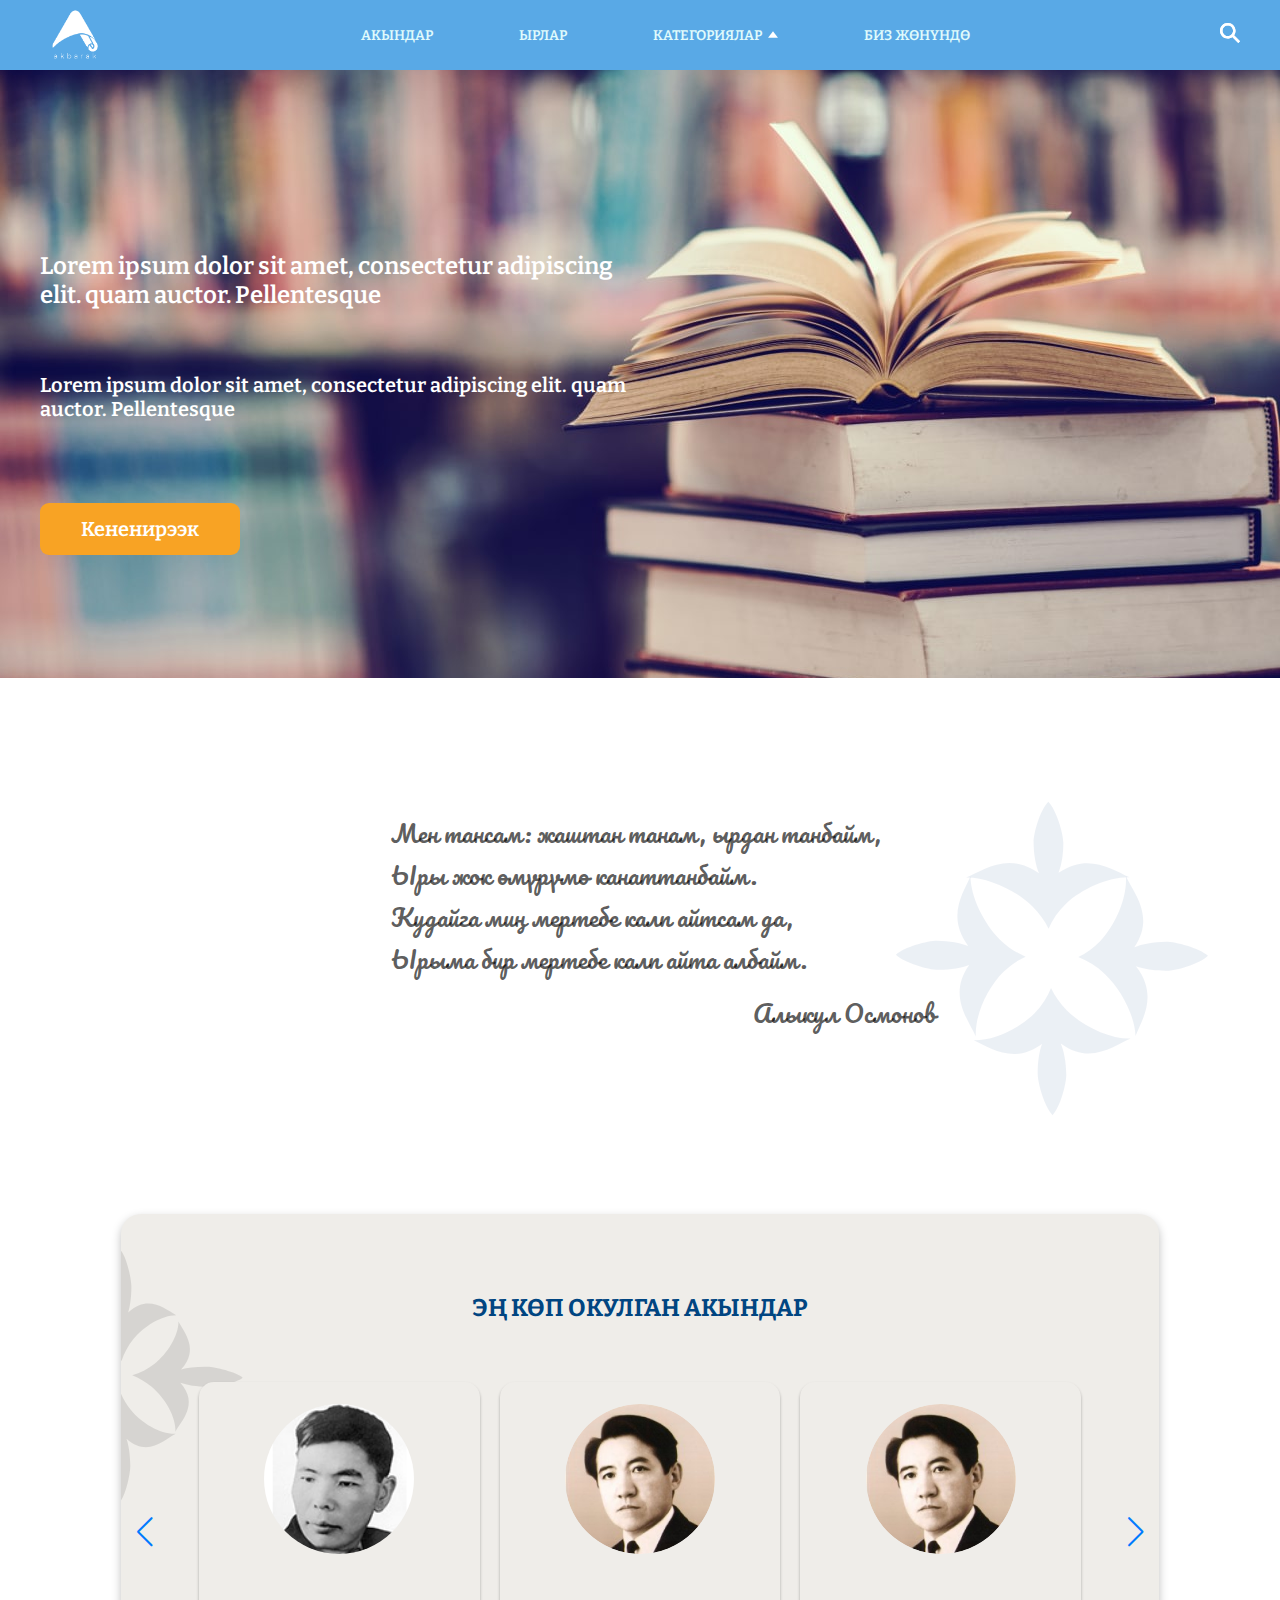
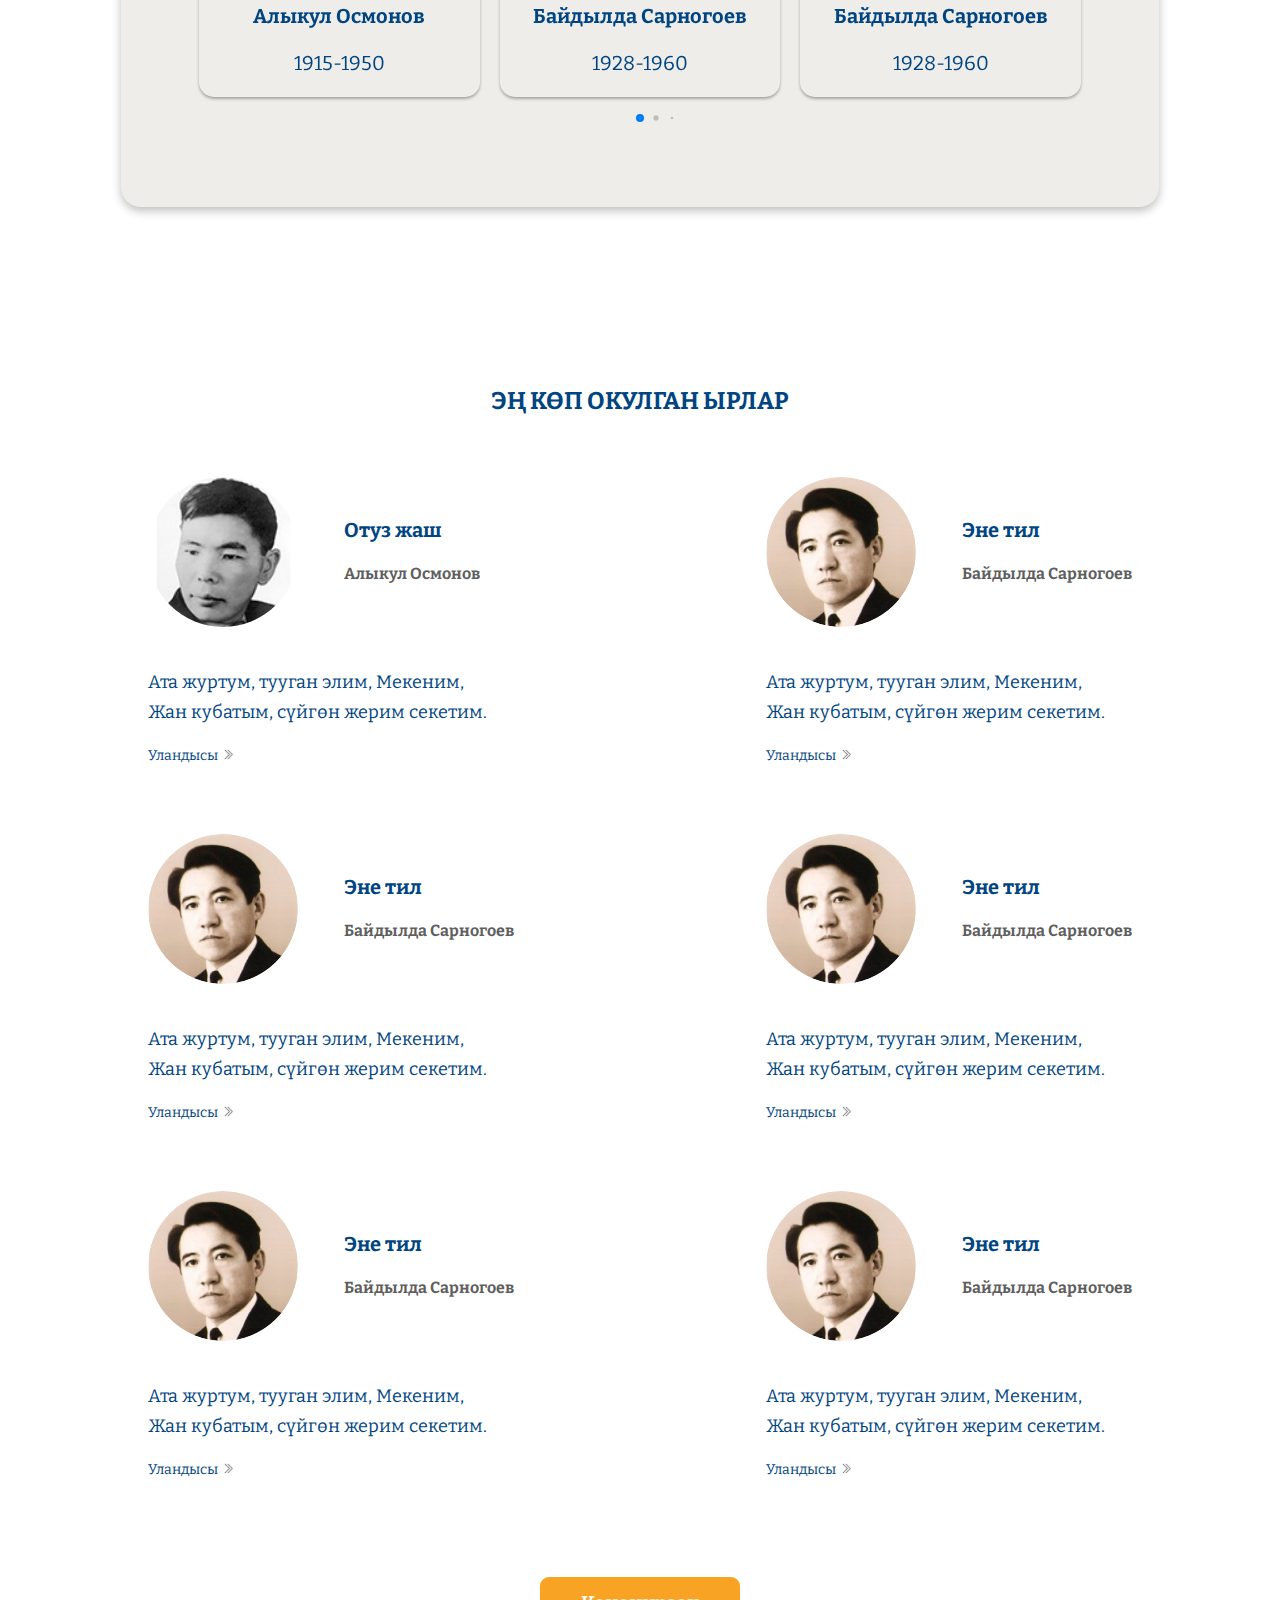
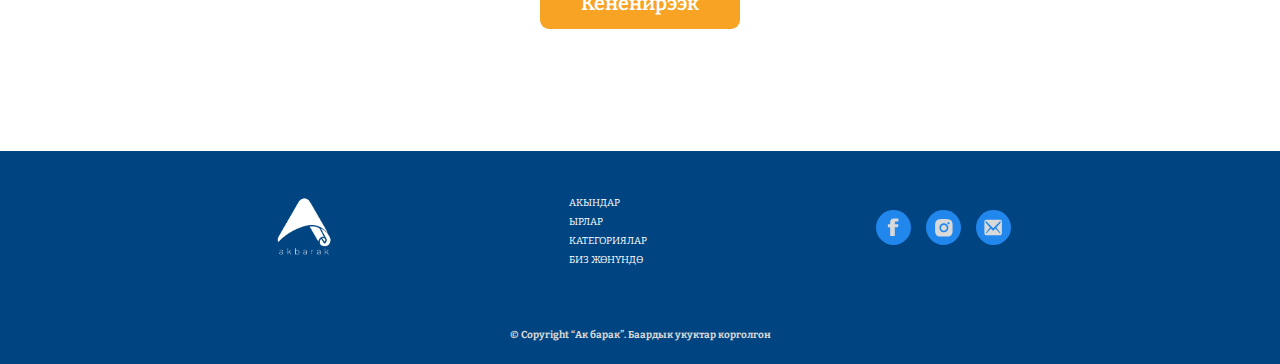
==== commit 25abbf63: "feat: update footer and popular-poem in main page" ====
--- a/index.html
+++ b/index.html
@@ -216,76 +216,112 @@
             <div class="container">
                 <div class="popular-poems__inner">
                     <h2>Эң көп окулган ырлар</h2>
-                    <div class="popular-poems__gallery">
-                        <a class="gallery-card" href="#">
-                            <div class="gallery-card__inner">
-                                    <img src="./assets/images/sarnogoev.png" alt="author-foto">
-                                <div class="poem-details">
-                                    <h4>Эне тил</h4>
-                                    <p>Алыкул Осмонов</p>
-                                </div>
-                            </div>
-                        </a>
-                        <a class="gallery-card" href="#">
-                            <div class="gallery-card__inner">
-                                    <img src="./assets/images/sarnogoev.png" alt="author-foto">
-                                <div class="poem-details">
-                                    <h4>Эне тил</h4>
-                                    <p>Байдылда Сарногоев</p>
-                                </div>
-                            </div>
-                        </a>
-                        <a class="gallery-card" href="#">
-                            <div class="gallery-card__inner">
-                                    <img src="./assets/images/sarnogoev.png" alt="author-foto">
-                                <div class="poem-details">
-                                    <h4>Эне тил</h4>
-                                    <p>Байдылда Сарногоев</p>
-                                </div>
-                            </div>
-                        </a>
-                        <a class="gallery-card" href="#">
-                            <div class="gallery-card__inner">
-                                    <img src="./assets/images/sarnogoev.png" alt="author-foto">
-                                <div class="poem-details">
-                                    <h4>Эне тил</h4>
-                                    <p>Байдылда Сарногоев</p>
-                                </div>
-                            </div>
-                        </a>
-                        <a class="gallery-card" href="#">
-                            <div class="gallery-card__inner">
-                                    <img src="./assets/images/sarnogoev.png" alt="author-foto">
-                                <div class="poem-details">
-                                    <h4>Эне тил</h4>
-                                    <p>Байдылда Сарногоев</p>
-                                </div>
-                            </div>
-                        </a>
-                        <a class="gallery-card" href="#">
-                            <div class="gallery-card__inner">
-                                    <img src="./assets/images/sarnogoev.png" alt="author-foto">
-                                <div class="poem-details">
-                                    <h4>Эне тил</h4>
-                                    <p>Байдылда Сарногоев</p>
-                                </div>
-                            </div>
-                        </a>
-                        <a class="gallery-card" href="#">
-                            <div class="gallery-card__inner">
-                                    <img src="./assets/images/sarnogoev.png" alt="author-foto">
-                                <div class="poem-details">
-                                    <h4>Эне тил</h4>
-                                    <p>Байдылда Сарногоев</p>
-                                </div>
-                            </div>
-                        </a>
-                        <a class="gallery-card" href="#">
-                            <div class="gallery-card__inner">
-                                    <img src="./assets/images/sarnogoev.png" alt="author-foto">
-                                <div class="poem-details">
-                                    <h4>Эне тил</h4>
-                                    <p>Байдылда Сарногоев</p>
+                    <div class="popular-poems__gallery popular-poems-page__gallery" data-current-page="1" aria-live="polite">
+                        <a href="#" class="gallery-card">
+                            <div class="popular-poems-page__card-inner">
+                                <div class="poem-title-block">
+                                    <img src="./assets/images/Alykul.png" alt="author-foto">
+                                    <div class="poem-details">
+                                        <h4>Отуз жаш</h4>
+                                        <p>Алыкул Осмонов</p>
+                                    </div>
+                                </div>
+                                <div class="poem-container">
+                                    <p class="poem-container__poem">
+                                        Ата журтум, тууган элим, Мекеним,<br>
+                                        Жан кубатым, сүйгөн жерим секетим.
+                                    </p>
+                                    <p class="poem-container__continue">Уландысы</p>
+                                </div>
+                            </div>
+                        </a>
+                        <a href="#" class="gallery-card">
+                            <div class="popular-poems-page__card-inner">
+                                <div class="poem-title-block">
+                                    <img src="./assets/images/sarnogoev.png" alt="author-foto">
+                                    <div class="poem-details">
+                                        <h4>Эне тил</h4>
+                                        <p>Байдылда Сарногоев</p>
+                                    </div>
+                                </div>
+                                <div class="poem-container">
+                                    <p class="poem-container__poem">
+                                        Ата журтум, тууган элим, Мекеним,<br>
+                                        Жан кубатым, сүйгөн жерим секетим.
+                                    </p>
+                                    <p class="poem-container__continue">Уландысы</p>
+                                </div>
+                            </div>
+                        </a>
+                        <a href="#" class="gallery-card">
+                            <div class="popular-poems-page__card-inner">
+                                <div class="poem-title-block">
+                                    <img src="./assets/images/sarnogoev.png" alt="author-foto">
+                                    <div class="poem-details">
+                                        <h4>Эне тил</h4>
+                                        <p>Байдылда Сарногоев</p>
+                                    </div>
+                                </div>
+                                <div class="poem-container">
+                                    <p class="poem-container__poem">
+                                        Ата журтум, тууган элим, Мекеним,<br>
+                                        Жан кубатым, сүйгөн жерим секетим.
+                                    </p>
+                                    <p class="poem-container__continue">Уландысы</p>
+                                </div>
+                            </div>
+                        </a>
+                        <a href="#" class="gallery-card">
+                            <div class="popular-poems-page__card-inner">
+                                <div class="poem-title-block">
+                                    <img src="./assets/images/sarnogoev.png" alt="author-foto">
+                                    <div class="poem-details">
+                                        <h4>Эне тил</h4>
+                                        <p>Байдылда Сарногоев</p>
+                                    </div>
+                                </div>
+                                <div class="poem-container">
+                                    <p class="poem-container__poem">
+                                        Ата журтум, тууган элим, Мекеним,<br>
+                                        Жан кубатым, сүйгөн жерим секетим.
+                                    </p>
+                                    <p class="poem-container__continue">Уландысы</p>
+                                </div>
+                            </div>
+                        </a>
+                        <a href="#" class="gallery-card">
+                            <div class="popular-poems-page__card-inner">
+                                <div class="poem-title-block">
+                                    <img src="./assets/images/sarnogoev.png" alt="author-foto">
+                                    <div class="poem-details">
+                                        <h4>Эне тил</h4>
+                                        <p>Байдылда Сарногоев</p>
+                                    </div>
+                                </div>
+                                <div class="poem-container">
+                                    <p class="poem-container__poem">
+                                        Ата журтум, тууган элим, Мекеним,<br>
+                                        Жан кубатым, сүйгөн жерим секетим.<br>
+                                    </p>
+                                    <p class="poem-container__continue">Уландысы</p>
+                                </div>
+                            </div>
+                        </a>
+                        <a href="#" class="gallery-card">
+                            <div class="popular-poems-page__card-inner">
+                                <div class="poem-title-block">
+                                    <img src="./assets/images/sarnogoev.png" alt="author-foto">
+                                    <div class="poem-details">
+                                        <h4>Эне тил</h4>
+                                        <p>Байдылда Сарногоев</p>
+                                    </div>
+                                </div>
+                                <div class="poem-container">
+                                    <p class="poem-container__poem">
+                                        Ата журтум, тууган элим, Мекеним,<br>
+                                        Жан кубатым, сүйгөн жерим секетим.<br>
+                                    </p>
+                                    <p class="poem-container__continue">Уландысы</p>
                                 </div>
                             </div>
                         </a>
@@ -331,9 +367,9 @@
                         </a>  
                     </li>             
                 </ul>
-                <div class="copyright">
-                    <p><span>&copy;</span> Copyright “Ак барак”.  Баардык укуктар корголгон</p>
-                </div>
+            </div>
+            <div class="copyright">
+                <p><span>&copy;</span> Copyright “Ак барак”.  Баардык укуктар корголгон</p>
             </div>
         </div>  
     </footer> 
--- a/css/styles.min.css
+++ b/css/styles.min.css
@@ -1 +1 @@
-@import"https://fonts.googleapis.com/css2?family=Bitter:wght@400;500;600;700&display=swap";@import"https://fonts.googleapis.com/css2?family=Pacifico&display=swap";header{position:sticky;top:0;background-color:#59a9e6;z-index:10}.header-wrapper{position:relative;top:0;background-color:#59a9e6;z-index:10}.header-inner{display:-webkit-box;display:-ms-flexbox;display:flex;-webkit-box-align:center;-ms-flex-align:center;align-items:center;-webkit-box-pack:justify;-ms-flex-pack:justify;justify-content:space-between}.header-logo{position:relative;width:70px;height:70px;z-index:5;padding:5px;cursor:pointer}.header-logo img{width:100%;height:100%;-o-object-fit:fit;object-fit:fit}.nav__list{display:-webkit-box;display:-ms-flexbox;display:flex;-webkit-box-align:center;-ms-flex-align:center;align-items:center}.nav__item+.nav__item{margin-left:86px}.nav .nav__link:hover{color:#2187ed;-webkit-transition:all .3s ease;-o-transition:all .3s ease;transition:all .3s ease}.nav__link{font-weight:600;font-size:14px;line-height:29px;text-transform:uppercase;color:#e0fbfc;padding:30px 0}body.mouse .nav__list>li:hover .sub-menu{display:block}.nav__list>li:hover svg{-webkit-transition:-webkit-transform .4s ease 0s;transition:-webkit-transform .4s ease 0s;-o-transition:transform .4s ease 0s;transition:transform .4s ease 0s;transition:transform .4s ease 0s, -webkit-transform .4s ease 0s;-webkit-transform:rotate(180deg);-ms-transform:rotate(180deg);transform:rotate(180deg);fill:#e0fbfc}.nav__arrow{margin:0 0 2px 3px}.nav .sub-menu{display:none;position:absolute;top:100%;-webkit-transform:translate(-32px, 0px);-ms-transform:translate(-32px, 0px);transform:translate(-32px, 0px);z-index:4;background-color:rgba(0,69,129,.9)}.nav .sub-menu__list{-webkit-column-count:2;-moz-column-count:2;column-count:2}.nav .sub-menu li{padding:0px 12px;position:relative;z-index:auto}.nav .sub-menu__link+.nav .sub-menu__link{margin-top:14px}.nav .sub-menu__link{color:#fff;display:inline-block;font-size:.875rem;width:150px;padding:15px 51px 15px 70px;display:inline-block;padding:13px 0;text-align:center;border:1px solid rgba(122,118,118,.4);border-width:0px 0px 1px 0px}.nav .sub-menu__link:hover{background-color:rgba(242,243,245,.1);color:#2187ed}.burger{display:none}.search-btn span{content:url("../assets/icons/search.svg");position:relative}.search-close{display:none;position:absolute;top:0px;-webkit-transform:translate(-62px, 0px);-ms-transform:translate(-62px, 0px);transform:translate(-62px, 0px);background-color:rgba(0,69,129,.1);padding:28px}.search-btn span.hide{opacity:0}.search-close.show{display:block}.search-form{position:absolute;top:-113px;background-color:rgba(255,255,255,.6);width:100%;-webkit-transition:.3s;-o-transition:.3s;transition:.3s;overflow:auto}.search-form__inner{display:-webkit-box;display:-ms-flexbox;display:flex;-webkit-box-align:center;-ms-flex-align:center;align-items:center}.search-form input{width:96%;height:22px;border-style:none;margin:11px 0;background-color:rgba(0,0,0,0)}.search-form input:focus{outline:none}.search-form.input-show{top:70px}@media(max-width: 1024px){.header-logo{width:45px;height:45px}.nav__link{font-size:12px;padding:20px 0}.nav__link.parent{margin:0 8px 0 0}.nav__item+.nav__item{margin-left:60px}.nav__list>li:hover .sub-menu{display:none}.nav .sub-menu__list{-webkit-column-count:1;-moz-column-count:1;column-count:1}.nav .sub-menu__link{font-size:12px;width:153px;padding:10px 11px 10px 13px}body.touch .nav__list>li.open .sub-menu{display:block}body.touch .nav__list>li.open .nav__arrow{-webkit-transform:rotate(-180deg);-ms-transform:rotate(-180deg);transform:rotate(-180deg)}.search-btn span{width:18px;height:18px}.search-form{top:-6px}.search-form input{width:95%;padding:0 10px}.search-form.input-show{top:43px}.search-close{top:0;-webkit-transform:translate(-54px, 0px);-ms-transform:translate(-54px, 0px);transform:translate(-54px, 0px);background-color:rgba(0,69,129,.1);padding:13px}.search-close img{width:16px;height:16px;position:relative;top:3px}}@media(max-width: 768px){header{position:sticky;top:0;z-index:5}.header-logo{-webkit-box-ordinal-group:2;-ms-flex-order:1;order:1}.burger{z-index:5;display:block;position:relative;width:25px;height:20px;cursor:pointer;-webkit-box-ordinal-group:1;-ms-flex-order:0;order:0}.burger span,.burger::before,.burger::after{position:absolute;left:0;width:100%;height:10%;background-color:#fff;-webkit-transition:all .3s ease 0s;-o-transition:all .3s ease 0s;transition:all .3s ease 0s;border-radius:2px}.burger::before,.burger::after{content:""}.burger::before{top:0px}.burger::after{bottom:0px}.burger span{top:50%;-webkit-transform:scale(1) translate(0px, -50%);-ms-transform:scale(1) translate(0px, -50%);transform:scale(1) translate(0px, -50%)}.burger.active span{-webkit-transform:scale(0) translate(0px, -50%);-ms-transform:scale(0) translate(0px, -50%);transform:scale(0) translate(0px, -50%)}.burger.active::before{top:50%;-webkit-transform:rotate(-45deg) translate(0px, -50%);-ms-transform:rotate(-45deg) translate(0px, -50%);transform:rotate(-45deg) translate(0px, -50%)}.burger.active::after{top:50%;-webkit-transform:rotate(45deg) translate(0px, 50%);-ms-transform:rotate(45deg) translate(0px, 50%);transform:rotate(45deg) translate(0px, 50%)}.nav{position:fixed;top:45px;left:-100%;width:320px;height:100%;background:rgba(0,69,129,.9);color:#fff;padding:90px 0px 30px 30px;-webkit-transition:left .3s ease 0s;-o-transition:left .3s ease 0s;transition:left .3s ease 0s;overflow:auto}.nav__list{display:block}.nav__item+.nav__item{margin-left:0px}.nav__item{max-width:260px;padding:16px 0px 16px 16px;border:1px solid #7a7676;border-width:0px 0px 1px 0px}.nav__link.parent{margin:0 128px 0 0}.nav .arrow{top:241px}.nav .sub-menu{position:relative;top:0;left:115px;background-color:rgba(0,0,0,0)}.nav .sub-menu li{background-color:rgba(0,0,0,0)}.nav .sub-menu li:first-child{padding-top:0px}.nav .sub-menu li:last-child{padding-bottom:0px}.nav .sub-menu li:last-child .sub-menu__link{border-width:0px 0px 0px 0px}.nav.menu-show{left:0}.search-btn{-webkit-box-ordinal-group:3;-ms-flex-order:2;order:2}.search-form input{width:93%}.search-form img{width:18px;height:18px}}@media(max-width: 600px){.search-form input{width:91%}}@media(max-width: 500px){.search-form input{width:89%}}@media(max-width: 426px){.nav{top:43px;left:-100%;width:100%}.search-btn{width:15px;height:15px}.search-btn .search-close{top:1px;-webkit-transform:translate(-24px, 0px);-ms-transform:translate(-24px, 0px);transform:translate(-24px, 0px);background-color:rgba(0,69,129,.1);padding:11px}.search-form{top:4px}.search-form input{width:93%;margin:7px 0}.search-form input::-webkit-input-placeholder{font-size:10px}.search-form input::-moz-placeholder{font-size:10px}.search-form input:-ms-input-placeholder{font-size:10px}.search-form input::-ms-input-placeholder{font-size:10px}.search-form input::placeholder{font-size:10px}.search-form img{width:16px;height:16px}.search-form.input-show{top:43px}}@media(max-width: 360px){.search-btn .search-close{-webkit-transform:translate(-19px, 0px);-ms-transform:translate(-19px, 0px);transform:translate(-19px, 0px)}}.footer{background-color:#004581}.footer__inner{margin:40px 0 38px 0}.footer__logo{width:70px;margin:0 auto}.footer__logo-link{text-decoration:none}.footer__logo img{width:100%}.footer__nav{width:68%;margin:35px auto}.footer__menu-list{max-width:100%;list-style:none;display:-webkit-box;display:-ms-flexbox;display:flex;-webkit-box-align:center;-ms-flex-align:center;align-items:center;-webkit-box-pack:justify;-ms-flex-pack:justify;justify-content:space-between}.footer__menu-link{font-weight:600;font-size:16px;color:#fff;text-decoration:none;text-transform:uppercase}@media(max-width: 768px){.footer__inner{margin:20px 0}.footer__nav{width:68%;margin:20px auto}.footer__menu-link{font-size:12px;line-height:17px}}@media(max-width: 550px){.footer__menu-list{-webkit-box-orient:vertical;-webkit-box-direction:normal;-ms-flex-direction:column;flex-direction:column}.footer__menu-item+.footer__menu-item{margin-top:12px}}@media(max-width: 425px){.footer__logo{width:55px}.footer__menu-link{font-size:10px}.footer__nav{margin:28px auto 20px auto}}.social-menu{max-width:22%;margin:0 auto;display:-webkit-box;display:-ms-flexbox;display:flex;-webkit-box-align:center;-ms-flex-align:center;align-items:center;-webkit-box-pack:justify;-ms-flex-pack:justify;justify-content:space-between;list-style:none}@media(max-width: 1040px){.social-menu{max-width:30%}}@media(max-width: 768px){.social-menu__item img{width:30px;height:30px}}@media(max-width: 520px){.social-menu{max-width:50%}}.copyright{font-family:"Bitter";font-style:normal;font-weight:700;font-size:20px;line-height:24px;color:#004581;text-align:center;font-size:14px;line-height:17px;color:#d9d9d9;margin-top:60px}@media(max-width: 768px){.copyright{font-size:10px;margin-top:30px}}@media(max-width: 425px){.copyright{font-size:8px;margin-top:29px}}.topscreen__wrapper{background-image:url("../assets/images/banner-bgk.jpg");background-repeat:no-repeat;background-position:center}.topscreen-inner{margin:0px 0 123px 0}.topscreen-text{width:50%;margin:182px auto 0 0}.topscreen-text .title{font-style:normal;font-weight:600;font-size:24px;line-height:29px;color:#fff}.topscreen-text .description{margin:63px 0 82px 0;font-style:normal;font-weight:600;font-size:20px;line-height:24px;color:#fff}.topscreen-text .btn{padding:14px 41px;background:#f8a324;border:none;border-radius:9px;font-family:"Bitter";font-style:normal;font-weight:600;font-size:20px;line-height:24px;color:#fff}.topscreen-text .btn a{color:#fff}@media(max-width: 768px){.topscreen-inner{margin:16px auto 100px auto}.topscreen__wrapper{background-image:url("../assets/images/banner-tablet.png");background-repeat:no-repeat;background-position:center 0px}.topscreen-text{width:60%;margin:88px auto 0 auto}.topscreen-text .title{font-style:normal;font-weight:600;line-height:29px;text-align:center}.topscreen-text .description{width:70%;margin:34px auto 50px auto;font-size:16px;text-align:center}.topscreen-text .btn{font-size:14px;padding:10px 30px;display:block;margin:0 auto}}@media(max-width: 575px){.topscreen-text .topscreen-text{width:100%}.topscreen-text .title{font-size:16px;line-height:20px}.topscreen-text .description{font-size:12px;line-height:15px}.topscreen-text .btn{font-size:14px;line-height:17px;color:#fff}}@media(max-width: 375px){.topscreen-inner{margin:16px 0 40px 0}.topscreen-text{width:100%;margin:54px auto 0 auto}.topscreen-text .title{max-width:55%;margin:0 auto;font-style:normal;font-weight:600;font-size:10px;line-height:12px;text-align:center}.topscreen-text .description{max-width:55%;margin:25px auto 25px auto;font-size:9px;line-height:11px;text-align:center}.topscreen-text .btn{padding:5px 93px;font-size:12px;line-height:14px;color:#fff;border-radius:2.63px}}@media(max-width: 320px){.topscreen-inner{margin:8px 0 27px 0}.topscreen__wrapper{background-image:url("../assets/images/small-banner.png");background-repeat:no-repeat;background-position:center 0px}.topscreen-text .btn{padding:5px 93px;font-size:12px;line-height:14px;color:#fff}}.poem .poem-inner{width:590px;margin:134px auto 100px auto}.poem__line p,.poem__author{font-family:"Pacifico",cursive;font-style:normal;font-weight:400;font-size:24px;line-height:42px;color:rgba(0,0,0,.65)}.poem__line p{position:relative;width:498px;margin:0 auto}.poem .tracery{content:url("../assets/icons/poem-line-ornament.svg");position:absolute;top:800px;-webkit-transform:translate(550px, 0px);-ms-transform:translate(550px, 0px);transform:translate(550px, 0px);width:316px;height:316px}.poem__author{text-align:right;padding:12px 0 0 0}@media(max-width: 1170px){.poem .tracery{top:800px;-webkit-transform:translate(550px, 0px);-ms-transform:translate(550px, 0px);transform:translate(550px, 0px);width:235px;height:235px}}@media(max-width: 1024px){.poem .tracery{top:800px;-webkit-transform:translate(420px, 0px);-ms-transform:translate(420px, 0px);transform:translate(420px, 0px)}}@media(max-width: 768px){.poem .poem-inner{width:296px;margin:89px auto 40px auto}.poem__line p,.poem__author{font-size:14px;line-height:25px}.poem__line p{width:291px;margin:0 auto}.poem .tracery{top:614px;-webkit-transform:translate(280px, 0px);-ms-transform:translate(280px, 0px);transform:translate(280px, 0px);width:150px;height:150px}}@media(max-width: 600px){.tracery{display:none}}@media(max-width: 425px){.poem .poem-inner{width:260px;margin:34px auto 50px auto}.poem__line p,.poem__author{font-size:12px;line-height:21px}.poem__line p{width:250px;margin:0 auto}}.slide{background-color:#efede9;max-width:1038px;width:100%;margin:80px auto;background:#efede9;-webkit-box-shadow:0px 4px 10px rgba(0,0,0,.25);box-shadow:0px 4px 10px rgba(0,0,0,.25);border-radius:20px;padding:30px 0px 80px 0px}.slide__inner{width:100%;margin:0px auto}.slide__tracery{content:url("../assets/icons/half-tracery.svg");position:absolute;rotate:90deg;top:1315px;-webkit-transform:translate(0px, 64px);-ms-transform:translate(0px, 64px);transform:translate(0px, 64px);width:250px}.slide-content{margin:0 73px;overflow:hidden;padding:10px 5px 30px 5px}.slide h2{font-family:"Bitter";font-style:normal;font-weight:700;font-size:24px;color:#fff;text-align:center;text-transform:uppercase;color:#004581;font-size:24px;text-transform:uppercase;padding:50px 0}.card{background:#efede9;border-radius:15px;-webkit-box-shadow:0px 2px 3px rgba(0,0,0,.3);box-shadow:0px 2px 3px rgba(0,0,0,.3)}.image-content,.card-content{display:-webkit-box;display:-ms-flexbox;display:flex;-webkit-box-orient:vertical;-webkit-box-direction:normal;-ms-flex-direction:column;flex-direction:column;-webkit-box-align:center;-ms-flex-align:center;align-items:center}.image-content{padding:22px 0 25px 0}.card-image{height:150px;width:150px;border-radius:50%}.card-image img{height:100%;width:100%;-o-object-fit:cover;object-fit:cover;border-radius:50%}.card-content{row-gap:23px;padding:25px 0 22px 0}.card-content h4{font-family:"Bitter";font-style:normal;font-weight:700;font-size:20px;line-height:24px;color:#004581;text-align:center}.card-content p{font-family:"Bitter";font-style:normal;font-weight:700;font-size:20px;line-height:24px;color:#004581;text-align:center;font-weight:400}.swiper-navBtn{color:#004581;-webkit-transition:color .3s ease;-o-transition:color .3s ease;transition:color .3s ease}.swiper-navBtn:hover{color:#59a9e6}.swiper-button-next.swiper-navBtn:after,.swiper-button-prev.swiper-navBtn:after{font-size:30px}.swiper-button-next.swiper-navBtn{top:45%}.swiper-button-prev.swiper-navBtn{top:45%}.swiper-pagination.swiper-pagination-bullets.slide-pag{bottom:5px}.swiper-pagination-horizontal.swiper-pagination-bullets.swiper-pagination-bullet{background-color:#004581}@media(max-width: 1075px){.card-content h4,.card-content p{font-size:18px}}@media(max-width: 840px){.slide__tracery{top:1360px;-webkit-transform:translate(0px, 64px);-ms-transform:translate(0px, 64px);transform:translate(0px, 64px)}}@media(max-width: 768px){.slide{max-width:650px;width:100%;background-size:300px 300px;background-position:top -73% left -20%}.slide__inner{width:95%;margin:0px auto}.slide__tracery{rotate:180deg;top:953px;-webkit-transform:translate(-20px, 64px);-ms-transform:translate(-20px, 64px);transform:translate(-20px, 64px)}.slide-content{margin:0 32px;overflow:hidden;padding:10px 5px 30px 5px}.slide h2{font-size:18px;padding:30px 0}.card-image{height:118px;width:118px}.image-content{padding:18px 0 20px 0}.card-content{row-gap:10px;padding:20px 0 30px 0}.card-content h4,.card-content p{font-size:14px}.swiper-button-next.swiper-navBtn:after,.swiper-button-prev.swiper-navBtn:after{font-size:20px !important}.swiper-pagination.swiper-pagination-bullets.slide-pag{bottom:0px !important}}@media(max-width: 760px){.slide{background-image:none;max-width:350px}.slide__inner{width:90%;margin:0px auto}.slide__tracery{display:none}}@media(max-width: 426px){.slide{max-width:300px;width:100%;margin:50px auto;padding:30px 0px 30px 0px}.slide h2{font-size:14px;padding:20px 0}.slide-content{padding:10px 5px 42px 5px}.card-image{height:80px;width:80px}.image-content{padding:28px 0 12px 0}.card-content{row-gap:24px;padding:12px 0 42px 0}.card-content h4,.card-content p{font-size:12px}.swiper-pagination.swiper-pagination-bullets.slide-pag{bottom:20px !important}}@media(max-width: 350px){.slide__inner{width:100%}}.popular-poems h2{font-family:"Bitter";font-style:normal;font-weight:700;font-size:24px;color:#fff;text-align:center;text-transform:uppercase;color:#004581;margin:0 0 62px 0}.popular-poems__inner{margin:100px 0 122px 0}.popular-poems__gallery{display:grid;grid-template-columns:repeat(2, 1fr);-webkit-column-gap:24px;-moz-column-gap:24px;column-gap:24px;margin:0 0 99px 0}.popular-poems .gallery-card__inner{max-width:366px;display:-webkit-box;display:-ms-flexbox;display:flex;-webkit-box-align:center;-ms-flex-align:center;align-items:center;gap:46px;margin:22px auto;cursor:pointer}.popular-poems .gallery-card img{width:150px;height:150px;border-radius:50%}.popular-poems .poem-details h4,.popular-poems .poem-details p{font-family:"Bitter";font-style:normal;font-weight:700;font-size:20px;line-height:24px;color:#004581;text-align:center;line-height:28px;text-align:left}.popular-poems .poem-details h4{margin:0 0 16px 0;font-size:20px}.popular-poems .poem-details p{font-size:16px;color:rgba(0,0,0,.65)}.popular-poems__inner .section-button{z-index:5}.popular-poems .btn-block{position:relative}.popular-poems__tracery{content:url("../assets/icons/half-tracery.svg");position:absolute;top:2889px;-webkit-transform:translate(355px, 0px);-ms-transform:translate(355px, 0px);transform:translate(355px, 0px)}@media(max-width: 1280px){.popular-poems__tracery{display:none}}@media(max-width: 768px){.popular-poems{background-size:300px 300px;background-position:top 40% right 55%;background-repeat:no-repeat}.popular-poems__inner{margin:80px 0 122px 0}.popular-poems h2{font-size:18px;margin:0 0 53px 0}.popular-poems .gallery-card__inner{max-width:264px;gap:18px}.popular-poems .poem-details h4{font-size:14px;line-height:17px}.popular-poems .poem-details p{font-size:12px}.popular-poems__gallery{margin:0 0 59px 0}.popular-poems .gallery-card img{width:118px;height:118px}.popular-poems__tracery{display:none}}@media(max-width: 660px){.popular-poems__inner{margin:80px 0 71px 0}.popular-poems__gallery{grid-template-columns:repeat(1, 1fr);margin:0 0 60px 0}.popular-poems__tracery{display:none}}@media(max-width: 426px){.popular-poems{background-size:250px 250px;background-position:top 40% right -60%}.popular-poems h2{font-size:14px;margin:0 0 30px 0}.popular-poems .gallery-card img{width:60px;height:60px}.popular-poems .gallery-card__inner{max-width:189px;gap:23px}.popular-poems .poem-details h4{font-size:12px;margin:0 0 7px 0}.popular-poems .poem-details p{font-size:10px;line-height:12px}}.section-button{padding:14px 41px;background:#f8a324;border:none;border-radius:9px;font-family:"Bitter";font-style:normal;font-weight:600;font-size:20px;line-height:24px;color:#fff;display:block;margin:0 auto;cursor:pointer}.section-button a{color:#fff}@media(max-width: 768px){.section-button{font-size:14px;line-height:17px;padding:13px 28px;margin:0 auto}}@media(max-width: 425px){.section-button{width:100%;font-size:12px;line-height:14px;padding:5px 28px;border-radius:2.63px}}.popular-poems-page__tracery1{position:absolute;top:-50px;right:100px}.popular-poems-page__tracery2{position:absolute;bottom:-240px;left:300px}.search-input{background-color:rgba(0,0,0,0);border:1px solid rgba(122,118,118,.85);margin:24px auto 0px auto}@media(max-width: 768px){.popular-poems-page{position:relative}.popular-poems-page__tracery1{width:280px;height:280px;position:absolute;top:-20px;right:-110px}.popular-poems-page__tracery2{width:280px;height:280px;position:absolute;bottom:-120px;left:30px}}@media(max-width: 425px){.popular-poems-page__tracery1{width:168px;height:168px;position:absolute;top:43px;right:0px}.popular-poems-page__tracery2{width:168px;height:168px;position:absolute;bottom:-120px;left:30px}}.poets{margin-bottom:107px}.poets__inner h2{font-family:"Bitter";font-style:normal;font-weight:700;font-size:24px;color:#fff;text-align:center;text-transform:uppercase;color:#004581;margin:100px 0 62px 0}.poets__gallery{margin:0 auto 100px auto;display:grid;grid-template-columns:auto auto auto auto;gap:40px}.poets__gallery .card{-webkit-box-shadow:none;box-shadow:none;background-color:#fff;cursor:pointer;-webkit-transition:all .3s ease;-o-transition:all .3s ease;transition:all .3s ease}.poets .card:hover{background-color:#efede9}@media(max-width: 976px){.poets__gallery{width:598px;grid-template-columns:284px 284px}}@media(max-width: 768px){.poets{margin-bottom:66px}.poets__gallery{width:460px;grid-template-columns:210px 210px;gap:40px;margin-bottom:66px}.poets h2{font-size:20px;margin:60px 0 53px 0}}@media(max-width: 524px){.poets h2{font-size:14px;margin:37px 0 22px 0}.poets__gallery{width:260px;grid-template-columns:260px;gap:20px;margin:0 auto 80px auto}.poets .card{display:-webkit-box;display:-ms-flexbox;display:flex;-webkit-box-orient:vertical;-webkit-box-direction:normal;-ms-flex-direction:column;flex-direction:column;-webkit-box-align:center;-ms-flex-align:center;align-items:center;gap:21px}.poets .image-content{padding:8px 0 8px 8px}.poets .card-content{padding:0px}}.profile{background-color:#f2f3f5;margin:45px 0;background-image:url("../assets/icons/tracery.svg");background-size:400px 400px;background-position:top 50% right 0%;background-repeat:no-repeat}.profile__inner{max-width:1064px;margin:18px auto}.profile__content{max-width:751px;display:-webkit-box;display:-ms-flexbox;display:flex;-webkit-box-align:center;-ms-flex-align:center;align-items:center;-webkit-box-pack:justify;-ms-flex-pack:justify;justify-content:space-between}.profile .profile-img{width:239px;height:239px;border-radius:50%}.profile .profile-img img{width:100%;height:100%;-o-object-fit:fill;object-fit:fill;border-radius:50%}.profile-date .poet-profile h4{font-family:"Bitter";font-style:normal;font-weight:700;font-size:20px;line-height:24px;color:#004581;text-align:center;font-size:24px;margin-bottom:28px;text-align:center}.profile-date .poet-profile p{font-family:"Bitter";font-style:normal;font-weight:400;font-size:24px;color:#004581;text-align:center}.profile-btn{display:-webkit-box;display:-ms-flexbox;display:flex;gap:20px;margin-top:64px}.profile-btn button{width:210px;height:54px;border-radius:15px;border-style:none;cursor:pointer}.profile-btn1 a,.profile-btn2 a{font-family:"Bitter";font-style:normal;font-weight:600;font-size:24px;color:#fff}.profile-btn1{background-color:#f8a324}.profile-btn2{background-color:#bc6c25}@media(max-width: 1170px){.profile{background-position:top 50% right -10%}}@media(max-width: 768px){.profile{background-size:280px 280px;background-position:top 50% right -10%}.profile .profile-img{height:150px;width:150px}.profile__content{max-width:529px}.profile-date .poet-profile h4{font-size:22px;margin-bottom:24px}.profile-date .poet-profile p{font-size:18px}.profile-btn{display:-webkit-box;display:-ms-flexbox;display:flex;gap:50px;margin-top:33px}.profile-btn button{width:143px;height:45px}.profile-btn1 a,.profile-btn2 a{font-size:16px}}@media(max-width: 600px){.profile{background-image:none}.profile__content{display:-webkit-box;display:-ms-flexbox;display:flex;-webkit-box-orient:vertical;-webkit-box-direction:normal;-ms-flex-direction:column;flex-direction:column;row-gap:24px;-webkit-box-align:center;-ms-flex-align:center;align-items:center;-webkit-box-pack:justify;-ms-flex-pack:justify;justify-content:space-between}.profile-date{width:80%}.profile-date .poet-profile h4{font-size:16px;margin-bottom:18px}.profile-date .poet-profile p{font-size:12px}.profile-btn1 a,.profile-btn2 a{font-size:12px}.profile-btn{display:-webkit-box;display:-ms-flexbox;display:flex;-webkit-box-orient:vertical;-webkit-box-direction:normal;-ms-flex-direction:column;flex-direction:column;gap:20px;margin-top:24px}.profile-btn button{width:100%;height:24px;border-radius:3px}}.profile-gallery{margin-bottom:100px}.profile-gallery__wrapper{display:grid;grid-template-columns:48.8% 48.8%;gap:20px;margin-bottom:100px}.profile-gallery__card:hover{background:#f4f5f6;border-radius:20px}.profile-gallery__card{padding:39px 68px;cursor:pointer}.profile-gallery__card-details{max-width:450px}.profile-gallery__card-details h4{font-family:"Bitter";font-style:normal;font-weight:700;font-size:20px;line-height:24px;color:#004581;text-align:center;font-weight:500;font-size:22px;color:#2187ed;text-align:center}.profile-gallery__card-details .poem-container{text-align:center}.profile-gallery__card-details p{font-family:"Bitter";font-style:normal;font-weight:700;font-size:20px;line-height:24px;color:#004581;text-align:center;font-weight:400;line-height:30px;color:#004581;white-space:pre-line;display:inline-block;text-align:left}@media(max-width: 1170px){.profile-gallery__card-detail{display:-webkit-box;display:-ms-flexbox;display:flex;-webkit-box-orient:vertical;-webkit-box-direction:normal;-ms-flex-direction:column;flex-direction:column;row-gap:23px}.profile-gallery__card{padding:59px 0px}.profile-gallery__card-details h4{font-size:20px}.profile-gallery__card-details p{font-size:18px}}@media(max-width: 768px){.profile-gallery{margin-bottom:66px}.profile-gallery__wrapper{margin-bottom:66px}.profile-gallery__card-detail img{width:118px;height:118px}.profile-gallery__card{padding:18px 17px}}@media(max-width: 600px){.profile-gallery{margin-bottom:50px}.profile-gallery__wrapper{width:60%;display:grid;grid-template-columns:auto;gap:20px;margin:0 auto 50px auto}.profile-gallery__card-details h4{font-size:14px}.profile-gallery__card-details p{font-size:12px;line-height:25px}}@media(max-width: 600px){.profile-gallery__wrapper{width:70%}}.poem-block__wrapper{display:-webkit-box;display:-ms-flexbox;display:flex}.poem-block__inner{width:80%;margin:0 auto}.poem-block h4{font-family:"Bitter";font-style:normal;font-weight:700;font-size:24px;color:#fff;text-align:center;text-transform:uppercase;color:#004581;text-transform:capitalize}.poem-block h4:nth-last-child(2){margin:28px 0px 50px 0px}.poem-block pre{font-family:"Bitter";font-style:normal;font-weight:700;font-size:20px;line-height:24px;color:#004581;text-align:center;font-weight:400;color:#004581;font-size:20px;line-height:40px;text-transform:normal;text-align:left;display:-webkit-box;display:-ms-flexbox;display:flex;-webkit-box-pack:center;-ms-flex-pack:center;justify-content:center}@media(max-width: 768px){.poem-block h4{font-size:22px}.poem-block pre{font-size:18px;line-height:30px}}@media(max-width: 600px){.poem-block h4{font-size:16px}.poem-block pre{font-size:14px;line-height:25px}}.poet-life__wrapper{display:-webkit-box;display:-ms-flexbox;display:flex}.poet-life__inner{width:80%;margin:0 auto 100px auto}.poet-life h4{font-family:"Bitter";font-style:normal;font-weight:700;font-size:24px;color:#fff;text-align:center;text-transform:uppercase;color:#004581;text-transform:uppercase}.poet-life h4:nth-last-child(2){margin:28px 0px 50px 0px}.poet-life__description p{font-family:"Bitter";font-style:normal;font-weight:700;font-size:20px;line-height:24px;color:#004581;text-align:center;font-weight:400;color:#004581;font-size:20px;line-height:40px;text-transform:normal;text-align:left;display:-webkit-box;display:-ms-flexbox;display:flex;-webkit-box-pack:center;-ms-flex-pack:center;justify-content:center;margin-top:30px}.poet-life p+p{margin-top:30px}@media(max-width: 768px){.poet-life__inner{margin:0 auto 50px auto}.poet-life .profile-img{width:150px;height:150px;border-radius:50%}.poet-life .profile-img img{width:100%;height:100%;-o-object-fit:fill;object-fit:fill}.poet-life h4{font-size:18px}.poet-life__description p{font-size:16px;line-height:40px}}@media(max-width: 600px){.poet-life h4{font-size:16px}.poet-life__description p{font-size:14px;line-height:25px}.poet-life p+p{margin-top:15px}}.sticky-block{margin-top:110px;cursor:pointer}.sticky-block__comment{margin-bottom:17px}.sticky-block img{width:50px;height:50px}@media(max-width: 768px){.sticky-block img{width:40px;height:40px}}@media(max-width: 600px){.sticky-block img{width:30px;height:30px}.sticky-block__comment{margin-bottom:10px}}.search-result{display:-webkit-box;display:-ms-flexbox;display:flex;-webkit-box-orient:vertical;-webkit-box-direction:normal;-ms-flex-direction:column;flex-direction:column;margin-top:50px}.search-result label{font-family:"Bitter";font-style:normal;font-weight:700;font-size:20px;line-height:24px;color:#004581;text-align:center;text-align:left;color:rgba(0,69,129,.35);margin-bottom:14px}.search-result__input{display:-webkit-box;display:-ms-flexbox;display:flex;-webkit-box-align:center;-ms-flex-align:center;align-items:center;border:1px solid #d9d9d9;padding:10px 25px;margin-bottom:50px}.search-result__input input{width:100%;border:none}.search-result__input input:focus{outline:none}.search-result__input img.hide{display:none}.search-result__date{margin-bottom:100px}.not-find{display:none}.not-find.open{display:block}.not-find p{font-family:"Bitter";font-style:normal;font-weight:700;font-size:20px;line-height:24px;color:#004581;text-align:center;text-transform:uppercase;font-weight:500}.tab-btns{margin-bottom:48px}.tab-btns .tab-btn{font-family:"Bitter";font-style:normal;font-weight:700;font-size:20px;line-height:24px;color:#004581;text-align:center;font-size:20px;width:210px;height:54px;border:1px solid #d9d9d9;border-radius:15px;background-color:rgba(0,0,0,0)}.tab-btns .tab-btn+.tab-btn{margin-left:77px}.tab-btns .tab-btn.active{background-color:#d9d9d9}.show{display:block}.hide{display:none}.search-list{width:93%;margin:0 auto}.search-list ul{margin-bottom:80px}.search-list__item{width:40%;list-style-type:disc;font-size:20px;color:#004581}.search-list__item+.search-list__item{margin-top:50px}.search-list__item h5,.search-list__item p,.search-list__item h6{font-family:"Bitter";font-style:normal;font-weight:700;font-size:20px;line-height:24px;color:#004581;text-align:center;text-align:left}.search-list__item h5{font-size:18px;font-weight:500;text-transform:uppercase}.search-list__item p{font-weight:400;font-size:18px;margin:10px 0px}.search-list__item h6{font-size:14px}@media(max-width: 768px){.search-result label{font-size:18px}.tab-btns{margin-bottom:48px}.tab-btns .tab-btn{font-size:16px;width:143px;height:45px}.search-list{width:93%;margin:0 auto}.search-list ul{margin-bottom:80px}.search-list__item{width:80%;list-style-type:disc;font-size:20px;color:#004581}.search-list__item h5{font-size:16px;font-weight:500;text-transform:uppercase}.search-list__item p{font-weight:400;font-size:16px;margin:10px 0px}.search-list__item h6{font-size:14px}}@media(max-width: 600px){.search-result label{font-size:16px}.search-result__input img{width:15px;height:15px}.tab-btns{margin-bottom:48px;text-align:center}.tab-btns .tab-btn{font-size:14px;width:143px;height:45px}.search-list ul{margin-bottom:80px}.search-list__item{width:80%;list-style-type:disc;font-size:20px;color:#004581}.search-list__item h5{font-size:14px;font-weight:500;text-transform:uppercase}.search-list__item p{font-weight:400;font-size:14px;margin:10px 0px}.search-list__item h6{font-size:12px}}@media(max-width: 475px){.tab-btns .tab-btn{font-size:14px;width:120px;height:35px;border-radius:10px}.tab-btns .tab-btn+.tab-btn{margin-left:10px}}.hidden{display:none}.pagination-container{display:-webkit-box;display:-ms-flexbox;display:flex;-webkit-box-align:center;-ms-flex-align:center;align-items:center;-webkit-box-pack:center;-ms-flex-pack:center;justify-content:center}.pagination-number{font-size:1.5rem;background-color:rgba(0,0,0,0);border:none;margin:.25rem .5rem;cursor:pointer;height:2.5rem;width:2.5rem;border-radius:50%;color:#004581}.pagination-button{border:none;margin:.25rem .25rem;cursor:pointer;height:2.5rem;width:2.5rem;border-radius:50%;background:rgba(0,0,0,0)}.pagination-button:hover,.pagination-number:hover{background:#d9d9d9}.disabled:hover{background:rgba(0,0,0,0)}.pagination-button svg.disable{opacity:.3}.pagination-button img{vertical-align:middle}.pagination-number.active{color:#fff;background:#004581;border-radius:50%}@media(max-width: 768px){.pagination-number{font-size:1.3rem;height:2rem;width:2rem}.pagination-button{border:none;margin:.25rem .25rem;cursor:pointer;height:2rem;width:2rem;border-radius:50%;background:#d9d9d9}.pagination-button svg{height:19.5px;width:8.03px}}@media(max-width: 425px){.pagination-number{font-size:.8rem}.pagination-button{border:none;margin:.25rem .25rem;cursor:pointer;height:1.5rem;width:1.5rem;border-radius:50%;background:#d9d9d9}.pagination-button svg{height:15.5px;width:3.43px}}.about__inner{width:91%;margin:100px auto 0px auto;position:relative;z-index:-1}.about h2{font-family:"Bitter";font-style:normal;font-weight:700;font-size:24px;color:#fff;text-align:center;text-transform:uppercase;color:#004581;margin-bottom:68px;position:relative}.about__descrip{margin-bottom:250px}.about__descrip p{font-family:"Bitter";font-style:normal;font-weight:700;font-size:20px;line-height:24px;color:#004581;text-align:center;font-weight:400;font-size:20px;text-align:left;line-height:35px}.about__descrip p+p{margin-top:30px}.about__tracery{content:url("../assets/icons/half-tracery.svg");position:relative;top:0px;width:489px;margin:0 auto}@media(max-width: 768px){.about h2{font-size:18px;margin-bottom:49px}.about__descrip p{font-size:16px;line-height:30px}.about p+p{margin-top:25px}}@media(max-width: 425px){.about__inner{margin:50px 20px 350px 20px}.about h2{font-size:16px;margin-bottom:25px}.about__descrip p{font-size:14px;line-height:25px}.about p+p{margin-top:20px}}.modal{position:fixed;top:0;left:0;width:100%;height:100%;overflow:hidden;background-color:rgba(0,0,0,.5);display:none;z-index:3}.modal__dialog{max-width:560px;margin:120px auto}.modal__content{position:relative;width:100%;background-color:#fff;padding:30px;border-radius:10px}.modal .share{display:-webkit-box;display:-ms-flexbox;display:flex;-webkit-box-pack:justify;-ms-flex-pack:justify;justify-content:space-between;-webkit-box-align:center;-ms-flex-align:center;align-items:center}.modal .share p{font-family:"Bitter";font-style:normal;font-weight:700;font-size:20px;line-height:24px;color:#004581;text-align:center;font-size:22px;font-weight:600}.modal .social-media-block{width:60%;margin:40px auto;display:-webkit-box;display:-ms-flexbox;display:flex;-webkit-box-pack:justify;-ms-flex-pack:justify;justify-content:space-between;padding:30px;border:1px solid rgba(0,69,129,.35);border-radius:10px}.modal .social-media-block img{width:50px;height:50px}.modal .share-site-link{position:relative;width:80%;margin:0 auto 20px auto;display:-webkit-box;display:-ms-flexbox;display:flex;-webkit-box-align:center;-ms-flex-align:center;align-items:center;-webkit-box-pack:justify;-ms-flex-pack:justify;justify-content:space-between;border:1px solid rgba(0,69,129,.35);border-radius:10px;padding:10px 20px}.modal .share-site-link input{font-size:20px;border:none}.modal .share-site-link input:focus{outline:none}.modal .copy-popup{position:absolute;top:295px;-webkit-transform:translate(400px, 0px);-ms-transform:translate(400px, 0px);transform:translate(400px, 0px);width:20%;background-color:#59a9e6;border-radius:3px;display:none}.modal .copy-popup p{font-family:"Bitter";font-style:normal;font-weight:700;font-size:20px;line-height:24px;color:#004581;text-align:center;font-size:14px;font-weight:400;color:#000;margin:5px 0px;text-align:center}.modal .copy-popup.show{display:block}.modal.show{display:block}@media(max-width: 768px){.modal__dialog{max-width:450px;margin:120px auto}.modal .share p{font-size:18px}.modal .social-media-block{width:60%}.modal .social-media-block img{width:40px;height:40px}.modal .share-site-link input{font-size:16px}}@media(max-width: 600px){.modal__dialog{max-width:300px;margin:120px auto}.modal__content{padding:15px}.modal .share p{font-size:14px}.modal .social-media-block{width:60%;margin:20px auto;padding:15px}.modal .social-media-block img{width:30px;height:30px}.modal .share-site-link input{font-size:12px}}.comment__wrapper{margin:40px 0 80px 0px;padding-left:20px}.comment__form{width:80%}.comment__name{width:50%;height:40px;font-family:"Bitter";text-align:left;padding:0 10px;border:.935156px solid rgba(0,69,129,.35)}.comment__name:focus{outline:none}.comment__body{margin:21px 0;width:100%;padding:10px;font-family:"Bitter";border:.935156px solid rgba(0,69,129,.35);text-align:left;resize:none}.comment__body::-webkit-input-placeholder{font-family:"Bitter"}.comment__body::-moz-placeholder{font-family:"Bitter"}.comment__body:-ms-input-placeholder{font-family:"Bitter"}.comment__body::-ms-input-placeholder{font-family:"Bitter"}.comment__body::placeholder{font-family:"Bitter"}.comment__body:focus{outline:none}.comment__submit{display:block;margin-left:auto;font-family:"Bitter";font-style:normal;font-weight:700;font-size:20px;line-height:24px;color:#004581;text-align:center;font-size:16px;color:#fff;padding:14px 41px;background-color:#f8a324;border-radius:8px;border:rgba(0,0,0,0)}.comment__counter{font-family:"Bitter";font-style:normal;font-weight:700;font-size:20px;line-height:24px;color:#004581;text-align:center;font-weight:400;font-size:14px;color:rgba(0,69,129,.55);text-align:left;margin-bottom:10px}.comment hr{border:1px solid #f8a324}.comment__field{margin:30px 0px 0px 0px;padding-left:25px}.comment__field-name{font-family:"Bitter";font-style:normal;font-weight:700;font-size:20px;line-height:24px;color:#004581;text-align:center;font-weight:600;font-size:14px;text-align:left}.comment__field-body{font-family:"Bitter";font-style:normal;font-weight:700;font-size:20px;line-height:24px;color:#004581;text-align:center;font-weight:400;font-size:14px;text-align:left;margin:0px 0px 10px 0px}.comment .feedback-group{width:20%;display:-webkit-box;display:-ms-flexbox;display:flex;-webkit-box-align:center;-ms-flex-align:center;align-items:center;-webkit-box-pack:justify;-ms-flex-pack:justify;justify-content:space-between}.comment .feedback-group p{font-family:"Bitter";font-size:12px;color:#004581}.comment .feedback-group .like-group{display:-webkit-box;display:-ms-flexbox;display:flex;gap:15px}.comment .feedback-group .like-item,.comment .feedback-group .dislike-item{display:-webkit-box;display:-ms-flexbox;display:flex;-webkit-box-align:center;-ms-flex-align:center;align-items:center;gap:5px}.comment .feedback-group .reply{font-family:"Bitter";font-style:normal;font-weight:700;font-size:20px;line-height:24px;color:#004581;text-align:center;font-weight:400;font-size:12px;color:rgba(0,69,129,.55)}.comment .child-list-item{padding:40px 20px 0px 0px}.comment__list-child{padding:20px 0px 0px 40px}@media(max-width: 768px){.comment__form{width:90%;margin-bottom:20px}.comment__submit{font-size:14px;padding:12px 30px}.comment__counter{font-size:12px}.comment__name::-webkit-input-placeholder{font-size:12px}.comment__name::-moz-placeholder{font-size:12px}.comment__name:-ms-input-placeholder{font-size:12px}.comment__name::-ms-input-placeholder{font-size:12px}.comment__name::placeholder{font-size:12px}.comment__body::-webkit-input-placeholder{font-size:12px}.comment__body::-moz-placeholder{font-size:12px}.comment__body:-ms-input-placeholder{font-size:12px}.comment__body::-ms-input-placeholder{font-size:12px}.comment__body::placeholder{font-size:12px}.comment__field-name{font-size:12px}.comment__field-body{font-size:12px}.comment .feedback-group{width:30%;display:-webkit-box;display:-ms-flexbox;display:flex;-webkit-box-align:center;-ms-flex-align:center;align-items:center;-webkit-box-pack:justify;-ms-flex-pack:justify;justify-content:space-between}.comment .feedback-group p{font-family:"Bitter";font-size:12px;color:#004581}.comment .feedback-group .like-group{display:-webkit-box;display:-ms-flexbox;display:flex;gap:15px}.comment .feedback-group .like-item,.comment .feedback-group .dislike-item{display:-webkit-box;display:-ms-flexbox;display:flex;-webkit-box-align:center;-ms-flex-align:center;align-items:center;gap:5px}.comment .feedback-group .reply{font-family:"Bitter";font-style:normal;font-weight:700;font-size:20px;line-height:24px;color:#004581;text-align:center;font-weight:400;font-size:12px;color:rgba(0,69,129,.55)}.comment .child-list-item{padding:20px 20px 0px 0px}}@media(max-width: 600px){.comment__form{width:100%;margin-bottom:20px}.comment__submit{display:block;margin-left:none;margin:0 auto;font-family:"Bitter";font-style:normal;font-weight:700;font-size:20px;line-height:24px;color:#004581;text-align:center;font-size:12px;width:100%;height:24px;color:#fff;padding:0px 0px;background-color:#f8a324;border-radius:8px;border:rgba(0,0,0,0)}.comment .feedback-group{width:50%}.comment .feedback-group p{font-size:10px}}@media(max-width: 425px){.comment__counter{font-size:10px}.comment__name::-webkit-input-placeholder{font-size:10px}.comment__name::-moz-placeholder{font-size:10px}.comment__name:-ms-input-placeholder{font-size:10px}.comment__name::-ms-input-placeholder{font-size:10px}.comment__name::placeholder{font-size:10px}.comment__body::-webkit-input-placeholder{font-size:10px}.comment__body::-moz-placeholder{font-size:10px}.comment__body:-ms-input-placeholder{font-size:10px}.comment__body::-ms-input-placeholder{font-size:10px}.comment__body::placeholder{font-size:10px}.comment .feedback-group{width:70%}.comment .feedback-group p{font-size:10px}}.category__inner{margin:100px 0}.category .btns-list{display:-webkit-box;display:-ms-flexbox;display:flex;-webkit-box-align:center;-ms-flex-align:center;align-items:center;-ms-flex-wrap:wrap;flex-wrap:wrap;margin:60px 0 60px 0;row-gap:20px}.category .btns-list__item{padding:14px 23px;background:rgba(0,0,0,0);border:1px solid #d9d9d9;border-radius:15px;font-family:"Bitter";font-style:normal;font-weight:600;font-size:16px;line-height:19px;color:#004581}.category .btns-list__item+.category .btns-list__item{margin-left:10px}.category .btns-list__item.active{background-color:#d9d9d9}.category .btns-list__item+.btns-list__item{margin-left:15px}.category .category-cards__gallery{display:grid;grid-template-columns:repeat(2, 1fr);-webkit-column-gap:24px;-moz-column-gap:24px;column-gap:24px;margin:0 0 99px 0;row-gap:55px}.category .gallery-card__inner{max-width:366px;display:-webkit-box;display:-ms-flexbox;display:flex;-webkit-box-align:center;-ms-flex-align:center;align-items:center;gap:46px;margin:22px auto;cursor:pointer}.category .gallery-card img{width:150px;height:150px;border-radius:50%}.category .poem-details h4,.category .poem-details p{font-family:"Bitter";font-style:normal;font-weight:700;font-size:20px;line-height:24px;color:#004581;text-align:center;line-height:28px;text-align:left}.category .poem-details h4{margin:0 0 16px 0;font-size:20px}.category .poem-details p{font-size:16px;color:rgba(0,0,0,.65)}.category .profile-gallery__card-details{margin:0 auto}.category .profile-gallery__card-details p{font-size:18px}.category .poem-container-btn{width:347px;margin:0 auto;display:-webkit-box;display:-ms-flexbox;display:flex;-webkit-box-align:center;-ms-flex-align:center;align-items:center;font-size:1rem;color:#004581;cursor:pointer}.category .poem-container-btn::after{content:url(../assets/icons/Double-Up.svg);margin:5px 0 0 8px}@media(max-width: 768px){.category__inner{margin:80px 0}.category .btns-list__item{padding:12px 14px;font-weight:600;font-size:14px;line-height:17px}.category .gallery-card img{width:118px;height:118px}.category .poem-details h4{margin:0 0 5px 0;font-size:14px}.category .poem-details p{font-size:14px;color:rgba(0,0,0,.65)}.category .poem-container p{font-size:14px}.category .poem-container-btn{font-size:14px;width:270px}.category .poem-container-btn img{width:15px;height:15px;margin-right:10px}}@media(max-width: 660px){.category__inner{margin:60px 0}.category .category-cards__gallery{display:grid;grid-template-columns:repeat(1, 1fr);-webkit-column-gap:24px;-moz-column-gap:24px;column-gap:24px;margin:0 0 99px 0;row-gap:40px}}@media(max-width: 475px){.category .btns-list{margin:40px 0 40px 0;row-gap:10px}.category .btns-list__item{padding:8px 14px;font-size:12px}.category .gallery-card__inner{max-width:189px;gap:23px}.category .gallery-card img{width:60px;height:60px}.category .poem-details h4{margin:0 0 0px 0;font-size:12px}.category .poem-details p{font-size:12px}.category .poem-container p{font-size:12px}.category .poem-container-btn{font-size:12px;width:231px}.category .poem-container-btn img{width:15px;height:15px;margin-right:10px}}*,*::after,*::before{margin:0;padding:0;-webkit-box-sizing:border-box;box-sizing:border-box}body{font-family:"Bitter",serif;font-size:16px;background-color:#fff;overflow-x:hidden}body.lock{overflow:hidden}.container{max-width:1280px;margin:0 auto;padding:0 40px;overflow:hidden}@media(max-width: 1024px){.container{max-width:1024px;margin:0 auto;padding:0 30px}}@media(max-width: 768px){.container{max-width:768px;margin:0 auto;padding:0 30px}}a{text-decoration:none}ul{list-style:none}+@import"https://fonts.googleapis.com/css2?family=Bitter:wght@400;500;600;700&display=swap";@import"https://fonts.googleapis.com/css2?family=Pacifico&display=swap";header{position:sticky;top:0;background-color:#59a9e6;z-index:10}.header-wrapper{position:relative;top:0;background-color:#59a9e6;z-index:10}.header-inner{display:-webkit-box;display:-ms-flexbox;display:flex;-webkit-box-align:center;-ms-flex-align:center;align-items:center;-webkit-box-pack:justify;-ms-flex-pack:justify;justify-content:space-between}.header-logo{position:relative;width:70px;height:70px;z-index:5;padding:5px;cursor:pointer}.header-logo img{width:100%;height:100%;-o-object-fit:fit;object-fit:fit}.nav__list{display:-webkit-box;display:-ms-flexbox;display:flex;-webkit-box-align:center;-ms-flex-align:center;align-items:center}.nav__item+.nav__item{margin-left:86px}.nav .nav__link:hover{color:#2187ed;-webkit-transition:all .3s ease;-o-transition:all .3s ease;transition:all .3s ease}.nav__link{font-weight:600;font-size:14px;line-height:29px;text-transform:uppercase;color:#e0fbfc;padding:30px 0}body.mouse .nav__list>li:hover .sub-menu{display:block}.nav__list>li:hover svg{-webkit-transition:-webkit-transform .4s ease 0s;transition:-webkit-transform .4s ease 0s;-o-transition:transform .4s ease 0s;transition:transform .4s ease 0s;transition:transform .4s ease 0s, -webkit-transform .4s ease 0s;-webkit-transform:rotate(180deg);-ms-transform:rotate(180deg);transform:rotate(180deg);fill:#e0fbfc}.nav__arrow{margin:0 0 2px 3px}.nav .sub-menu{display:none;position:absolute;top:100%;-webkit-transform:translate(-32px, 0px);-ms-transform:translate(-32px, 0px);transform:translate(-32px, 0px);z-index:4;background-color:rgba(0,69,129,.9)}.nav .sub-menu__list{-webkit-column-count:2;-moz-column-count:2;column-count:2}.nav .sub-menu li{padding:0px 12px;position:relative;z-index:auto}.nav .sub-menu__link+.nav .sub-menu__link{margin-top:14px}.nav .sub-menu__link{color:#fff;display:inline-block;font-size:.875rem;width:150px;padding:15px 51px 15px 70px;display:inline-block;padding:13px 0;text-align:center;border:1px solid rgba(122,118,118,.4);border-width:0px 0px 1px 0px}.nav .sub-menu__link:hover{background-color:rgba(242,243,245,.1);color:#2187ed}.burger{display:none}.search-btn span{content:url("../assets/icons/search.svg");position:relative}.search-close{display:none;position:absolute;top:0px;-webkit-transform:translate(-62px, 0px);-ms-transform:translate(-62px, 0px);transform:translate(-62px, 0px);background-color:rgba(0,69,129,.1);padding:28px}.search-btn span.hide{opacity:0}.search-close.show{display:block}.search-form{position:absolute;top:-113px;background-color:rgba(255,255,255,.6);width:100%;-webkit-transition:.3s;-o-transition:.3s;transition:.3s;overflow:auto}.search-form__inner{display:-webkit-box;display:-ms-flexbox;display:flex;-webkit-box-align:center;-ms-flex-align:center;align-items:center}.search-form input{width:96%;height:22px;border-style:none;margin:11px 0;background-color:rgba(0,0,0,0)}.search-form input:focus{outline:none}.search-form.input-show{top:70px}@media(max-width: 1024px){.header-logo{width:45px;height:45px}.nav__link{font-size:12px;padding:20px 0}.nav__link.parent{margin:0 8px 0 0}.nav__item+.nav__item{margin-left:60px}.nav__list>li:hover .sub-menu{display:none}.nav .sub-menu__list{-webkit-column-count:1;-moz-column-count:1;column-count:1}.nav .sub-menu__link{font-size:12px;width:153px;padding:10px 11px 10px 13px}body.touch .nav__list>li.open .sub-menu{display:block}body.touch .nav__list>li.open .nav__arrow{-webkit-transform:rotate(-180deg);-ms-transform:rotate(-180deg);transform:rotate(-180deg)}.search-btn span{width:18px;height:18px}.search-form{top:-6px}.search-form input{width:95%;padding:0 10px}.search-form.input-show{top:43px}.search-close{top:0;-webkit-transform:translate(-54px, 0px);-ms-transform:translate(-54px, 0px);transform:translate(-54px, 0px);background-color:rgba(0,69,129,.1);padding:13px}.search-close img{width:16px;height:16px;position:relative;top:3px}}@media(max-width: 768px){header{position:sticky;top:0;z-index:5}.header-logo{-webkit-box-ordinal-group:2;-ms-flex-order:1;order:1}.burger{z-index:5;display:block;position:relative;width:25px;height:20px;cursor:pointer;-webkit-box-ordinal-group:1;-ms-flex-order:0;order:0}.burger span,.burger::before,.burger::after{position:absolute;left:0;width:100%;height:10%;background-color:#fff;-webkit-transition:all .3s ease 0s;-o-transition:all .3s ease 0s;transition:all .3s ease 0s;border-radius:2px}.burger::before,.burger::after{content:""}.burger::before{top:0px}.burger::after{bottom:0px}.burger span{top:50%;-webkit-transform:scale(1) translate(0px, -50%);-ms-transform:scale(1) translate(0px, -50%);transform:scale(1) translate(0px, -50%)}.burger.active span{-webkit-transform:scale(0) translate(0px, -50%);-ms-transform:scale(0) translate(0px, -50%);transform:scale(0) translate(0px, -50%)}.burger.active::before{top:50%;-webkit-transform:rotate(-45deg) translate(0px, -50%);-ms-transform:rotate(-45deg) translate(0px, -50%);transform:rotate(-45deg) translate(0px, -50%)}.burger.active::after{top:50%;-webkit-transform:rotate(45deg) translate(0px, 50%);-ms-transform:rotate(45deg) translate(0px, 50%);transform:rotate(45deg) translate(0px, 50%)}.nav{position:fixed;top:45px;left:-100%;width:320px;height:100%;background:rgba(0,69,129,.9);color:#fff;padding:90px 0px 30px 30px;-webkit-transition:left .3s ease 0s;-o-transition:left .3s ease 0s;transition:left .3s ease 0s;overflow:auto}.nav__list{display:block}.nav__item+.nav__item{margin-left:0px}.nav__item{max-width:260px;padding:16px 0px 16px 16px;border:1px solid #7a7676;border-width:0px 0px 1px 0px}.nav__link.parent{margin:0 128px 0 0}.nav .arrow{top:241px}.nav .sub-menu{position:relative;top:0;left:115px;background-color:rgba(0,0,0,0)}.nav .sub-menu li{background-color:rgba(0,0,0,0)}.nav .sub-menu li:first-child{padding-top:0px}.nav .sub-menu li:last-child{padding-bottom:0px}.nav .sub-menu li:last-child .sub-menu__link{border-width:0px 0px 0px 0px}.nav.menu-show{left:0}.search-btn{-webkit-box-ordinal-group:3;-ms-flex-order:2;order:2}.search-form input{width:93%}.search-form img{width:18px;height:18px}}@media(max-width: 600px){.search-form input{width:91%}}@media(max-width: 500px){.search-form input{width:89%}}@media(max-width: 426px){.nav{top:43px;left:-100%;width:100%}.search-btn{width:15px;height:15px}.search-btn .search-close{top:1px;-webkit-transform:translate(-24px, 0px);-ms-transform:translate(-24px, 0px);transform:translate(-24px, 0px);background-color:rgba(0,69,129,.1);padding:11px}.search-form{top:4px}.search-form input{width:93%;margin:7px 0}.search-form input::-webkit-input-placeholder{font-size:10px}.search-form input::-moz-placeholder{font-size:10px}.search-form input:-ms-input-placeholder{font-size:10px}.search-form input::-ms-input-placeholder{font-size:10px}.search-form input::placeholder{font-size:10px}.search-form img{width:16px;height:16px}.search-form.input-show{top:43px}}@media(max-width: 360px){.search-btn .search-close{-webkit-transform:translate(-19px, 0px);-ms-transform:translate(-19px, 0px);transform:translate(-19px, 0px)}}.footer{background-color:#004581}.footer__inner{display:-webkit-box;display:-ms-flexbox;display:flex;-webkit-box-align:center;-ms-flex-align:center;align-items:center;margin:40px 0 0px 0}.footer__logo{width:70px;margin:0 auto}.footer__logo-link{text-decoration:none}.footer__logo img{width:100%}.footer__menu-link{font-size:10px;color:#fff;text-transform:uppercase}.footer .social-menu>li img{width:35px;height:35px}.footer .social-menu__item+.social-menu__item{margin-left:15px}.footer .copyright p{font-size:10px;margin-bottom:20px}@media(max-width: 768px){.footer__logo{width:50px}.footer .social-menu>li img{width:30px;height:30px}}@media(max-width: 475px){.footer__inner{-webkit-box-orient:vertical;-webkit-box-direction:normal;-ms-flex-direction:column;flex-direction:column;margin:20px 0 0px 0}.footer__logo{width:40px;margin-bottom:15px}.footer__nav{display:none}}.social-menu{max-width:22%;margin:0 auto;display:-webkit-box;display:-ms-flexbox;display:flex;-webkit-box-align:center;-ms-flex-align:center;align-items:center;-webkit-box-pack:justify;-ms-flex-pack:justify;justify-content:space-between;list-style:none}@media(max-width: 1040px){.social-menu{max-width:30%}}@media(max-width: 768px){.social-menu__item img{width:30px;height:30px}}@media(max-width: 520px){.social-menu{max-width:50%}}.copyright{font-family:"Bitter";font-style:normal;font-weight:700;font-size:20px;line-height:24px;color:#004581;text-align:center;font-size:14px;line-height:17px;color:#d9d9d9;margin-top:60px}@media(max-width: 768px){.copyright{font-size:10px;margin-top:30px}}@media(max-width: 425px){.copyright{font-size:8px;margin-top:29px}}.topscreen__wrapper{background-image:url("../assets/images/banner-bgk.jpg");background-repeat:no-repeat;background-position:center}.topscreen-inner{margin:0px 0 123px 0}.topscreen-text{width:50%;margin:182px auto 0 0}.topscreen-text .title{font-style:normal;font-weight:600;font-size:24px;line-height:29px;color:#fff}.topscreen-text .description{margin:63px 0 82px 0;font-style:normal;font-weight:600;font-size:20px;line-height:24px;color:#fff}.topscreen-text .btn{padding:14px 41px;background:#f8a324;border:none;border-radius:9px;font-family:"Bitter";font-style:normal;font-weight:600;font-size:20px;line-height:24px;color:#fff}.topscreen-text .btn a{color:#fff}@media(max-width: 768px){.topscreen-inner{margin:16px auto 100px auto}.topscreen__wrapper{background-image:url("../assets/images/banner-tablet.png");background-repeat:no-repeat;background-position:center 0px}.topscreen-text{width:60%;margin:88px auto 0 auto}.topscreen-text .title{font-style:normal;font-weight:600;line-height:29px;text-align:center}.topscreen-text .description{width:70%;margin:34px auto 50px auto;font-size:16px;text-align:center}.topscreen-text .btn{font-size:14px;padding:10px 30px;display:block;margin:0 auto}}@media(max-width: 575px){.topscreen-text .topscreen-text{width:100%}.topscreen-text .title{font-size:16px;line-height:20px}.topscreen-text .description{font-size:12px;line-height:15px}.topscreen-text .btn{font-size:14px;line-height:17px;color:#fff}}@media(max-width: 375px){.topscreen-inner{margin:16px 0 40px 0}.topscreen-text{width:100%;margin:54px auto 0 auto}.topscreen-text .title{max-width:55%;margin:0 auto;font-style:normal;font-weight:600;font-size:10px;line-height:12px;text-align:center}.topscreen-text .description{max-width:55%;margin:25px auto 25px auto;font-size:9px;line-height:11px;text-align:center}.topscreen-text .btn{padding:5px 93px;font-size:12px;line-height:14px;color:#fff;border-radius:2.63px}}@media(max-width: 320px){.topscreen-inner{margin:8px 0 27px 0}.topscreen__wrapper{background-image:url("../assets/images/small-banner.png");background-repeat:no-repeat;background-position:center 0px}.topscreen-text .btn{padding:5px 93px;font-size:12px;line-height:14px;color:#fff}}.poem .poem-inner{width:590px;margin:134px auto 100px auto}.poem__line p,.poem__author{font-family:"Pacifico",cursive;font-style:normal;font-weight:400;font-size:24px;line-height:42px;color:rgba(0,0,0,.65)}.poem__line p{position:relative;width:498px;margin:0 auto}.poem .tracery{content:url("../assets/icons/poem-line-ornament.svg");position:absolute;top:800px;-webkit-transform:translate(550px, 0px);-ms-transform:translate(550px, 0px);transform:translate(550px, 0px);width:316px;height:316px}.poem__author{text-align:right;padding:12px 0 0 0}@media(max-width: 1170px){.poem .tracery{top:800px;-webkit-transform:translate(550px, 0px);-ms-transform:translate(550px, 0px);transform:translate(550px, 0px);width:235px;height:235px}}@media(max-width: 1024px){.poem .tracery{top:800px;-webkit-transform:translate(420px, 0px);-ms-transform:translate(420px, 0px);transform:translate(420px, 0px)}}@media(max-width: 768px){.poem .poem-inner{width:296px;margin:89px auto 40px auto}.poem__line p,.poem__author{font-size:14px;line-height:25px}.poem__line p{width:291px;margin:0 auto}.poem .tracery{top:614px;-webkit-transform:translate(280px, 0px);-ms-transform:translate(280px, 0px);transform:translate(280px, 0px);width:150px;height:150px}}@media(max-width: 600px){.tracery{display:none}}@media(max-width: 425px){.poem .poem-inner{width:260px;margin:34px auto 50px auto}.poem__line p,.poem__author{font-size:12px;line-height:21px}.poem__line p{width:250px;margin:0 auto}}.slide{background-color:#efede9;max-width:1038px;width:100%;margin:80px auto;background:#efede9;-webkit-box-shadow:0px 4px 10px rgba(0,0,0,.25);box-shadow:0px 4px 10px rgba(0,0,0,.25);border-radius:20px;padding:30px 0px 80px 0px}.slide__inner{width:100%;margin:0px auto}.slide__tracery{content:url("../assets/icons/half-tracery.svg");position:absolute;rotate:90deg;top:1315px;-webkit-transform:translate(0px, 64px);-ms-transform:translate(0px, 64px);transform:translate(0px, 64px);width:250px}.slide-content{margin:0 73px;overflow:hidden;padding:10px 5px 30px 5px}.slide h2{font-family:"Bitter";font-style:normal;font-weight:700;font-size:24px;color:#fff;text-align:center;text-transform:uppercase;color:#004581;font-size:24px;text-transform:uppercase;padding:50px 0}.card{background:#efede9;border-radius:15px;-webkit-box-shadow:0px 2px 3px rgba(0,0,0,.3);box-shadow:0px 2px 3px rgba(0,0,0,.3)}.image-content,.card-content{display:-webkit-box;display:-ms-flexbox;display:flex;-webkit-box-orient:vertical;-webkit-box-direction:normal;-ms-flex-direction:column;flex-direction:column;-webkit-box-align:center;-ms-flex-align:center;align-items:center}.image-content{padding:22px 0 25px 0}.card-image{height:150px;width:150px;border-radius:50%}.card-image img{height:100%;width:100%;-o-object-fit:cover;object-fit:cover;border-radius:50%}.card-content{row-gap:23px;padding:25px 0 22px 0}.card-content h4{font-family:"Bitter";font-style:normal;font-weight:700;font-size:20px;line-height:24px;color:#004581;text-align:center}.card-content p{font-family:"Bitter";font-style:normal;font-weight:700;font-size:20px;line-height:24px;color:#004581;text-align:center;font-weight:400}.swiper-navBtn{color:#004581;-webkit-transition:color .3s ease;-o-transition:color .3s ease;transition:color .3s ease}.swiper-navBtn:hover{color:#59a9e6}.swiper-button-next.swiper-navBtn:after,.swiper-button-prev.swiper-navBtn:after{font-size:30px}.swiper-button-next.swiper-navBtn{top:45%}.swiper-button-prev.swiper-navBtn{top:45%}.swiper-pagination.swiper-pagination-bullets.slide-pag{bottom:5px}.swiper-pagination-horizontal.swiper-pagination-bullets.swiper-pagination-bullet{background-color:#004581}@media(max-width: 1024px){.card-content h4,.card-content p{font-size:18px}}@media(max-width: 840px){.slide__tracery{top:1360px;-webkit-transform:translate(0px, 64px);-ms-transform:translate(0px, 64px);transform:translate(0px, 64px)}}@media(max-width: 767px){.slide{max-width:650px;width:100%;background-size:300px 300px;background-position:top -73% left -20%}.slide__inner{width:95%;margin:0px auto}.slide__tracery{rotate:180deg;top:953px;-webkit-transform:translate(-20px, 64px);-ms-transform:translate(-20px, 64px);transform:translate(-20px, 64px)}.slide-content{margin:0 32px;overflow:hidden;padding:10px 5px 30px 5px}.slide h2{font-size:18px;padding:30px 0}.card-image{height:118px;width:118px}.image-content{padding:18px 0 20px 0}.card-content{row-gap:10px;padding:20px 0 30px 0}.card-content h4,.card-content p{font-size:16px}.swiper-button-next.swiper-navBtn:after,.swiper-button-prev.swiper-navBtn:after{font-size:20px !important}.swiper-pagination.swiper-pagination-bullets.slide-pag{bottom:0px !important}}@media(max-width: 760px){.slide{background-image:none;max-width:350px}.slide__inner{width:90%;margin:0px auto}.slide__tracery{display:none}}@media(max-width: 426px){.slide{max-width:300px;width:100%;margin:50px auto;padding:30px 0px 30px 0px}.slide h2{font-size:14px;padding:20px 0}.slide-content{padding:10px 5px 42px 5px}.card-image{height:80px;width:80px}.image-content{padding:28px 0 12px 0}.card-content{row-gap:12px;padding:12px 0 42px 0}.card-content h4,.card-content p{font-size:14px}.swiper-pagination.swiper-pagination-bullets.slide-pag{bottom:20px !important}}@media(max-width: 350px){.slide__inner{width:100%}}.popular-poems h2{font-family:"Bitter";font-style:normal;font-weight:700;font-size:24px;color:#fff;text-align:center;text-transform:uppercase;color:#004581;margin:0 0 62px 0}.popular-poems__inner{margin:100px 0 122px 0}.popular-poems__gallery{display:grid;grid-template-columns:repeat(2, 1fr);-webkit-column-gap:24px;-moz-column-gap:24px;column-gap:24px;margin:0 0 99px 0}.popular-poems .gallery-card__inner{max-width:366px;display:-webkit-box;display:-ms-flexbox;display:flex;-webkit-box-align:center;-ms-flex-align:center;align-items:center;gap:46px;margin:22px auto;cursor:pointer}.popular-poems .gallery-card img{width:150px;height:150px;border-radius:50%}.popular-poems .poem-details h4,.popular-poems .poem-details p{font-family:"Bitter";font-style:normal;font-weight:700;font-size:20px;line-height:24px;color:#004581;text-align:center;line-height:28px;text-align:left}.popular-poems .poem-details h4{margin:0 0 16px 0;font-size:20px}.popular-poems .poem-details p{font-size:16px;color:rgba(0,0,0,.65)}.popular-poems__inner .section-button{z-index:5;cursor:pointer}.popular-poems .btn-block{position:relative}.popular-poems__tracery{content:url("../assets/icons/half-tracery.svg");position:absolute;top:3114px;-webkit-transform:translate(355px, 0px);-ms-transform:translate(355px, 0px);transform:translate(355px, 0px)}@media(max-width: 1280px){.popular-poems__tracery{display:none}}@media(max-width: 999px){.popular-poems{background-size:300px 300px;background-position:top 40% right 55%;background-repeat:no-repeat}.popular-poems__inner{margin:80px 0 122px 0}.popular-poems h2{font-size:18px;margin:0 0 53px 0}.popular-poems .gallery-card__inner{max-width:264px;gap:18px}.popular-poems .poem-details h4{font-size:16px;line-height:17px}.popular-poems .poem-details p{font-size:14px}.popular-poems__gallery{margin:0 0 59px 0}.popular-poems .gallery-card img{width:118px;height:118px}.popular-poems__tracery{display:none}}@media(max-width: 767px){.popular-poems__inner{margin:80px 0 71px 0}.popular-poems__gallery{grid-template-columns:repeat(1, 1fr);margin:0 0 60px 0}.popular-poems__tracery{display:none}}@media(max-width: 475px){.popular-poems{background-size:250px 250px;background-position:top 40% right -60%}.popular-poems h2{font-size:14px;margin:0 0 30px 0}.popular-poems .gallery-card img{width:80px;height:80px}.popular-poems .gallery-card__inner{max-width:189px;gap:23px}.popular-poems .poem-details h4{font-size:14px;margin:0 0 7px 0}.popular-poems .poem-details p{font-size:12px;line-height:12px}}.section-button{padding:14px 41px;background:#f8a324;border:none;border-radius:9px;font-family:"Bitter";font-style:normal;font-weight:600;font-size:20px;line-height:24px;color:#fff;display:block;margin:0 auto;cursor:pointer}.section-button a{color:#fff}@media(max-width: 768px){.section-button{font-size:14px;line-height:17px;padding:13px 28px;margin:0 auto}}@media(max-width: 425px){.section-button{width:100%;font-size:12px;line-height:14px;padding:5px 28px;border-radius:2.63px}}.popular-poems-page__gallery{display:grid;grid-template-columns:repeat(2, 1fr);gap:70px 35px;margin:0 0 99px 0}.popular-poems-page__card-inner{-webkit-box-orient:vertical;-webkit-box-direction:normal;-ms-flex-direction:column;flex-direction:column;max-width:366px;margin:0 auto}.popular-poems-page__tracery1{position:absolute;top:-50px;right:100px}.popular-poems-page__tracery2{position:absolute;bottom:-240px;left:300px}.poem-title-block{display:-webkit-box;display:-ms-flexbox;display:flex;-webkit-box-align:center;-ms-flex-align:center;align-items:center;gap:46px;margin-bottom:40px}.poem-container{font-family:"Bitter";font-weight:400;color:#004581}.poem-container__poem{font-size:18px;line-height:30px}.poem-container__continue{font-size:14px;margin-top:20px}.poem-container__continue::after{content:url(../assets/icons/Double-Up.svg);margin:0px 0 0 5px}.search-input{background-color:rgba(0,0,0,0);border:1px solid rgba(122,118,118,.85);margin:24px auto 0px auto}@media(max-width: 999px){.popular-poems-page{position:relative}.popular-poems-page__tracery1{width:280px;height:280px;position:absolute;top:-20px;right:-110px}.popular-poems-page__tracery2{width:280px;height:280px;position:absolute;bottom:-120px;left:30px}.poem-container{font-family:"Bitter";font-weight:400;color:#004581}.poem-container__poem{font-size:14px;line-height:30px}.poem-container__continue{font-size:12px;margin-top:20px}.poem-container__continue::after{content:url(../assets/icons/Double-Up.svg);margin:0px 0 0 5px}}@media(max-width: 767px){.popular-poems-page .poem-title-block{display:-webkit-box;display:-ms-flexbox;display:flex;-webkit-box-align:center;-ms-flex-align:center;align-items:center;gap:30px;margin-bottom:25px}.popular-poems-page__gallery{display:grid;grid-template-columns:repeat(1, 1fr);gap:70px 35px;margin:0 0 99px 0}}@media(max-width: 475px){.popular-poems-page__card-inner{-webkit-box-orient:vertical;-webkit-box-direction:normal;-ms-flex-direction:column;flex-direction:column;max-width:300px;margin:0 auto}.popular-poems-page__tracery1{width:168px;height:168px;position:absolute;top:43px;right:0px}.popular-poems-page__tracery2{width:168px;height:168px;position:absolute;bottom:-120px;left:30px}}.poets{margin-bottom:107px}.poets__inner h2{font-family:"Bitter";font-style:normal;font-weight:700;font-size:24px;color:#fff;text-align:center;text-transform:uppercase;color:#004581;margin:100px 0 62px 0}.poets__gallery{margin:0 auto 100px auto;display:grid;grid-template-columns:auto auto auto auto;gap:40px}.poets__gallery .card{-webkit-box-shadow:none;box-shadow:none;background-color:#fff;cursor:pointer;-webkit-transition:all .3s ease;-o-transition:all .3s ease;transition:all .3s ease}.poets .card:hover{background-color:#efede9}@media(max-width: 1024px){.poets__gallery{width:598px;grid-template-columns:284px 284px}}@media(max-width: 767px){.poets{margin-bottom:66px}.poets__gallery{width:260px;grid-template-columns:260px;gap:40px;margin:0 auto 66px auto}.poets h2{font-size:20px;margin:60px 0 53px 0}}.profile{background-color:#f2f3f5;margin:45px 0;background-image:url("../assets/icons/tracery.svg");background-size:400px 400px;background-position:top 50% right 0%;background-repeat:no-repeat}.profile__inner{max-width:1064px;margin:18px auto}.profile__content{max-width:751px;display:-webkit-box;display:-ms-flexbox;display:flex;-webkit-box-align:center;-ms-flex-align:center;align-items:center;-webkit-box-pack:justify;-ms-flex-pack:justify;justify-content:space-between}.profile .profile-img{width:239px;height:239px;border-radius:50%}.profile .profile-img img{width:100%;height:100%;-o-object-fit:fill;object-fit:fill;border-radius:50%}.profile-date .poet-profile h4{font-family:"Bitter";font-style:normal;font-weight:700;font-size:20px;line-height:24px;color:#004581;text-align:center;font-size:24px;margin-bottom:28px;text-align:center}.profile-date .poet-profile p{font-family:"Bitter";font-style:normal;font-weight:400;font-size:24px;color:#004581;text-align:center}.profile-btn{display:-webkit-box;display:-ms-flexbox;display:flex;gap:20px;margin-top:64px}.profile-btn button{width:170px;height:45px;border-radius:15px;border-style:none;cursor:pointer}.profile-btn1 a,.profile-btn2 a{font-family:"Bitter";font-style:normal;font-weight:600;font-size:18px;color:#fff}.profile-btn1{background-color:#f8a324}.profile-btn2{background-color:#bc6c25}@media(max-width: 1170px){.profile{background-position:top 50% right -10%}}@media(max-width: 999px){.profile{background-size:280px 280px;background-position:top 50% right -10%}.profile .profile-img{height:150px;width:150px}.profile__content{max-width:586px;margin:0 auto}.profile-date .poet-profile h4{font-size:22px;margin-bottom:24px}.profile-date .poet-profile p{font-size:18px}.profile-btn{display:-webkit-box;display:-ms-flexbox;display:flex;margin-top:33px}.profile-btn button{width:143px;height:45px}.profile-btn1 a,.profile-btn2 a{font-size:16px}}@media(max-width: 767px){.profile{background-image:none}.profile__content{display:-webkit-box;display:-ms-flexbox;display:flex;-webkit-box-orient:vertical;-webkit-box-direction:normal;-ms-flex-direction:column;flex-direction:column;row-gap:24px;-webkit-box-align:center;-ms-flex-align:center;align-items:center;-webkit-box-pack:justify;-ms-flex-pack:justify;justify-content:space-between}.profile-date{width:80%}.profile-date .poet-profile h4{font-size:16px;margin-bottom:18px}.profile-date .poet-profile p{font-size:12px}.profile-btn1 a,.profile-btn2 a{font-size:12px}.profile-btn{display:-webkit-box;display:-ms-flexbox;display:flex;-webkit-box-orient:vertical;-webkit-box-direction:normal;-ms-flex-direction:column;flex-direction:column;gap:20px;margin-top:24px}.profile-btn button{width:100%;height:24px;border-radius:3px}}.profile-gallery{margin-bottom:100px}.profile-gallery__wrapper{display:grid;grid-template-columns:48.8% 48.8%;gap:20px;margin-bottom:100px}.profile-gallery__card:hover{background:#f4f5f6;border-radius:20px}.profile-gallery__card{padding:39px 68px;cursor:pointer}.profile-gallery__card-details{max-width:450px}.profile-gallery__card-details h4{font-family:"Bitter";font-style:normal;font-weight:700;font-size:20px;line-height:24px;color:#004581;text-align:center;font-weight:500;font-size:22px;color:#2187ed;text-align:center}.profile-gallery__card-details .poem-container{text-align:center}.profile-gallery__card-details p{font-family:"Bitter";font-style:normal;font-weight:700;font-size:20px;line-height:24px;color:#004581;text-align:center;font-weight:400;line-height:30px;color:#004581;white-space:pre-line;display:inline-block;text-align:left}@media(max-width: 1170px){.profile-gallery__card-detail{display:-webkit-box;display:-ms-flexbox;display:flex;-webkit-box-orient:vertical;-webkit-box-direction:normal;-ms-flex-direction:column;flex-direction:column;row-gap:23px}.profile-gallery__card{padding:59px 0px}.profile-gallery__card-details h4{font-size:20px}.profile-gallery__card-details p{font-size:18px}}@media(max-width: 768px){.profile-gallery{margin-bottom:66px}.profile-gallery__wrapper{margin-bottom:66px}.profile-gallery__card-detail img{width:118px;height:118px}.profile-gallery__card{padding:18px 17px}}@media(max-width: 600px){.profile-gallery{margin-bottom:50px}.profile-gallery__wrapper{width:60%;display:grid;grid-template-columns:auto;gap:20px;margin:0 auto 50px auto}.profile-gallery__card-details h4{font-size:14px}.profile-gallery__card-details p{font-size:12px;line-height:25px}}@media(max-width: 600px){.profile-gallery__wrapper{width:70%}}.poem-block__wrapper{display:-webkit-box;display:-ms-flexbox;display:flex}.poem-block__inner{width:80%;margin:0 auto}.poem-block h4{font-family:"Bitter";font-style:normal;font-weight:700;font-size:24px;color:#fff;text-align:center;text-transform:uppercase;color:#004581;text-transform:capitalize}.poem-block h4:nth-last-child(2){margin:28px 0px 50px 0px}.poem-block pre{font-family:"Bitter";font-style:normal;font-weight:700;font-size:20px;line-height:24px;color:#004581;text-align:center;font-weight:400;color:#004581;font-size:20px;line-height:40px;text-transform:normal;text-align:left;display:-webkit-box;display:-ms-flexbox;display:flex;-webkit-box-pack:center;-ms-flex-pack:center;justify-content:center}@media(max-width: 768px){.poem-block h4{font-size:22px}.poem-block pre{font-size:18px;line-height:30px}}@media(max-width: 600px){.poem-block h4{font-size:16px}.poem-block pre{font-size:14px;line-height:25px}}.poet-life__wrapper{display:-webkit-box;display:-ms-flexbox;display:flex}.poet-life__inner{width:80%;margin:0 auto 100px auto}.poet-life h4{font-family:"Bitter";font-style:normal;font-weight:700;font-size:24px;color:#fff;text-align:center;text-transform:uppercase;color:#004581;text-transform:uppercase}.poet-life h4:nth-last-child(2){margin:28px 0px 50px 0px}.poet-life__description p{font-family:"Bitter";font-style:normal;font-weight:700;font-size:20px;line-height:24px;color:#004581;text-align:center;font-weight:400;color:#004581;font-size:20px;line-height:40px;text-transform:normal;text-align:left;display:-webkit-box;display:-ms-flexbox;display:flex;-webkit-box-pack:center;-ms-flex-pack:center;justify-content:center;margin-top:30px}.poet-life p+p{margin-top:30px}@media(max-width: 999px){.poet-life__inner{margin:0 auto 50px auto}.poet-life .profile-img{width:150px;height:150px;border-radius:50%}.poet-life .profile-img img{width:100%;height:100%;-o-object-fit:fill;object-fit:fill}.poet-life h4{font-size:18px}.poet-life__description p{font-size:16px;line-height:40px}}@media(max-width: 767px){.poet-life h4{font-size:16px}.poet-life__description p{font-size:14px;line-height:25px}.poet-life p+p{margin-top:15px}}.sticky-block{margin-top:110px;cursor:pointer}.sticky-block__comment{margin-bottom:17px}.sticky-block img{width:50px;height:50px}@media(max-width: 768px){.sticky-block img{width:40px;height:40px}}@media(max-width: 600px){.sticky-block img{width:30px;height:30px}.sticky-block__comment{margin-bottom:10px}}.search-result{display:-webkit-box;display:-ms-flexbox;display:flex;-webkit-box-orient:vertical;-webkit-box-direction:normal;-ms-flex-direction:column;flex-direction:column;margin-top:50px}.search-result label{font-family:"Bitter";font-style:normal;font-weight:700;font-size:20px;line-height:24px;color:#004581;text-align:center;text-align:left;color:rgba(0,69,129,.35);margin-bottom:14px}.search-result__input{display:-webkit-box;display:-ms-flexbox;display:flex;-webkit-box-align:center;-ms-flex-align:center;align-items:center;border:1px solid #d9d9d9;padding:10px 25px;margin-bottom:50px}.search-result__input input{width:100%;border:none}.search-result__input input:focus{outline:none}.search-result__input img.hide{display:none}.search-result__date{margin-bottom:100px}.tab-btns{margin-bottom:48px}.tab-btns .tab-btn{font-family:"Bitter";font-style:normal;font-weight:700;font-size:20px;line-height:24px;color:#004581;text-align:center;font-size:20px;width:210px;height:54px;border:1px solid #d9d9d9;border-radius:15px;background-color:rgba(0,0,0,0)}.tab-btns .tab-btn+.tab-btn{margin-left:77px}.tab-btns .tab-btn.active{background-color:#d9d9d9}.show{display:block}.hide{display:none}.search-list{width:93%;margin:0 auto}.search-list ul{margin-bottom:80px}.search-list__item{width:40%;list-style-type:disc;font-size:20px;color:#004581}.search-list__item+.search-list__item{margin-top:50px}.search-list__item h5,.search-list__item p,.search-list__item h6{font-family:"Bitter";font-style:normal;font-weight:700;font-size:20px;line-height:24px;color:#004581;text-align:center;text-align:left}.search-list__item h5{font-size:18px;font-weight:500;text-transform:uppercase}.search-list__item p{font-weight:400;font-size:18px;margin:10px 0px}.search-list__item h6{font-size:14px}@media(max-width: 768px){.search-result label{font-size:18px}.tab-btns{margin-bottom:48px}.tab-btns .tab-btn{font-size:16px;width:143px;height:45px}.search-list{width:93%;margin:0 auto}.search-list ul{margin-bottom:80px}.search-list__item{width:80%;list-style-type:disc;font-size:20px;color:#004581}.search-list__item h5{font-size:16px;font-weight:500;text-transform:uppercase}.search-list__item p{font-weight:400;font-size:16px;margin:10px 0px}.search-list__item h6{font-size:14px}}@media(max-width: 600px){.search-result label{font-size:16px}.search-result__input img{width:15px;height:15px}.tab-btns{margin-bottom:48px;text-align:center}.tab-btns .tab-btn{font-size:14px;width:143px;height:45px}.search-list ul{margin-bottom:80px}.search-list__item{width:80%;list-style-type:disc;font-size:20px;color:#004581}.search-list__item h5{font-size:14px;font-weight:500;text-transform:uppercase}.search-list__item p{font-weight:400;font-size:14px;margin:10px 0px}.search-list__item h6{font-size:12px}}@media(max-width: 475px){.tab-btns .tab-btn{font-size:14px;width:120px;height:35px;border-radius:10px}.tab-btns .tab-btn+.tab-btn{margin-left:10px}}.hidden{display:none}.pagination-container{display:-webkit-box;display:-ms-flexbox;display:flex;-webkit-box-align:center;-ms-flex-align:center;align-items:center;-webkit-box-pack:center;-ms-flex-pack:center;justify-content:center}.pagination-number{font-size:1.5rem;background-color:rgba(0,0,0,0);border:none;margin:.25rem .5rem;cursor:pointer;height:2.5rem;width:2.5rem;border-radius:50%;color:#004581}.pagination-button{border:none;margin:.25rem .25rem;cursor:pointer;height:2.5rem;width:2.5rem;border-radius:50%;background:rgba(0,0,0,0)}.pagination-button:hover,.pagination-number:hover{background:#d9d9d9}.disabled:hover{background:rgba(0,0,0,0)}.pagination-button svg.disable{opacity:.3}.pagination-button img{vertical-align:middle}.pagination-number.active{color:#fff;background:#004581;border-radius:50%}@media(max-width: 768px){.pagination-number{font-size:1.3rem;height:2rem;width:2rem}.pagination-button{border:none;margin:.25rem .25rem;cursor:pointer;height:2rem;width:2rem;border-radius:50%;background:#d9d9d9}.pagination-button svg{height:19.5px;width:8.03px}}@media(max-width: 425px){.pagination-number{font-size:.8rem}.pagination-button{border:none;margin:.25rem .25rem;cursor:pointer;height:1.5rem;width:1.5rem;border-radius:50%;background:#d9d9d9}.pagination-button svg{height:15.5px;width:3.43px}}.about__inner{width:91%;margin:100px auto 0px auto;position:relative;z-index:-1}.about h2{font-family:"Bitter";font-style:normal;font-weight:700;font-size:24px;color:#fff;text-align:center;text-transform:uppercase;color:#004581;margin-bottom:68px;position:relative}.about__descrip{margin-bottom:250px}.about__descrip p{font-family:"Bitter";font-style:normal;font-weight:700;font-size:20px;line-height:24px;color:#004581;text-align:center;font-weight:400;font-size:20px;text-align:left;line-height:35px}.about__descrip p+p{margin-top:30px}.about__tracery{content:url("../assets/icons/half-tracery.svg");position:relative;top:0px;width:489px;margin:0 auto}@media(max-width: 999px){.about h2{font-size:18px;margin-bottom:49px}.about__descrip p{font-size:16px;line-height:30px}.about p+p{margin-top:25px}}@media(max-width: 425px){.about__inner{margin:50px 20px 350px 20px}.about h2{font-size:16px;margin-bottom:25px}.about__descrip p{font-size:14px;line-height:25px}.about p+p{margin-top:20px}}.modal{position:fixed;top:0;left:0;width:100%;height:100%;overflow:hidden;background-color:rgba(0,0,0,.5);display:none;z-index:3}.modal__dialog{max-width:560px;margin:120px auto}.modal__content{position:relative;width:100%;background-color:#fff;padding:30px;border-radius:10px}.modal .share{display:-webkit-box;display:-ms-flexbox;display:flex;-webkit-box-pack:justify;-ms-flex-pack:justify;justify-content:space-between;-webkit-box-align:center;-ms-flex-align:center;align-items:center}.modal .share p{font-family:"Bitter";font-style:normal;font-weight:700;font-size:20px;line-height:24px;color:#004581;text-align:center;font-size:22px;font-weight:600}.modal .social-media-block{width:60%;margin:40px auto;display:-webkit-box;display:-ms-flexbox;display:flex;-webkit-box-pack:justify;-ms-flex-pack:justify;justify-content:space-between;padding:30px;border:1px solid rgba(0,69,129,.35);border-radius:10px}.modal .social-media-block img{width:50px;height:50px}.modal .share-site-link{position:relative;width:80%;margin:0 auto 20px auto;display:-webkit-box;display:-ms-flexbox;display:flex;-webkit-box-align:center;-ms-flex-align:center;align-items:center;-webkit-box-pack:justify;-ms-flex-pack:justify;justify-content:space-between;border:1px solid rgba(0,69,129,.35);border-radius:10px;padding:10px 20px}.modal .share-site-link input{font-size:20px;border:none}.modal .share-site-link input:focus{outline:none}.modal .copy-popup{position:absolute;top:295px;-webkit-transform:translate(400px, 0px);-ms-transform:translate(400px, 0px);transform:translate(400px, 0px);width:20%;background-color:#59a9e6;border-radius:3px;display:none}.modal .copy-popup p{font-family:"Bitter";font-style:normal;font-weight:700;font-size:20px;line-height:24px;color:#004581;text-align:center;font-size:14px;font-weight:400;color:#000;margin:5px 0px;text-align:center}.modal .copy-popup.show{display:block}.modal.show{display:block}@media(max-width: 768px){.modal__dialog{max-width:450px;margin:120px auto}.modal .share p{font-size:18px}.modal .social-media-block{width:60%}.modal .social-media-block img{width:40px;height:40px}.modal .share-site-link input{font-size:16px}}@media(max-width: 600px){.modal__dialog{max-width:300px;margin:120px auto}.modal__content{padding:15px}.modal .share p{font-size:14px}.modal .social-media-block{width:60%;margin:20px auto;padding:15px}.modal .social-media-block img{width:30px;height:30px}.modal .share-site-link input{font-size:12px}}.comment__wrapper{margin:40px 0 80px 0px;padding-left:20px}.comment__form{width:80%}.comment__name{width:50%;height:40px;font-family:"Bitter";text-align:left;padding:0 10px;border:.935156px solid rgba(0,69,129,.35)}.comment__name:focus{outline:none}.comment__body{margin:21px 0;width:100%;padding:10px;font-family:"Bitter";border:.935156px solid rgba(0,69,129,.35);text-align:left;resize:none}.comment__body::-webkit-input-placeholder{font-family:"Bitter"}.comment__body::-moz-placeholder{font-family:"Bitter"}.comment__body:-ms-input-placeholder{font-family:"Bitter"}.comment__body::-ms-input-placeholder{font-family:"Bitter"}.comment__body::placeholder{font-family:"Bitter"}.comment__body:focus{outline:none}.comment__submit{display:block;margin-left:auto;font-family:"Bitter";font-style:normal;font-weight:700;font-size:20px;line-height:24px;color:#004581;text-align:center;font-size:16px;color:#fff;padding:14px 41px;background-color:#f8a324;border-radius:8px;border:rgba(0,0,0,0)}.comment__counter{font-family:"Bitter";font-style:normal;font-weight:700;font-size:20px;line-height:24px;color:#004581;text-align:center;font-weight:400;font-size:14px;color:rgba(0,69,129,.55);text-align:left;margin-bottom:10px}.comment hr{border:1px solid #f8a324}.comment__field{margin:30px 0px 0px 0px;padding-left:25px}.comment__field-name{font-family:"Bitter";font-style:normal;font-weight:700;font-size:20px;line-height:24px;color:#004581;text-align:center;font-weight:600;font-size:14px;text-align:left}.comment__field-body{font-family:"Bitter";font-style:normal;font-weight:700;font-size:20px;line-height:24px;color:#004581;text-align:center;font-weight:400;font-size:14px;text-align:left;margin:0px 0px 10px 0px}.comment .feedback-group{width:20%;display:-webkit-box;display:-ms-flexbox;display:flex;-webkit-box-align:center;-ms-flex-align:center;align-items:center;-webkit-box-pack:justify;-ms-flex-pack:justify;justify-content:space-between}.comment .feedback-group p{font-family:"Bitter";font-size:12px;color:#004581}.comment .feedback-group .like-group{display:-webkit-box;display:-ms-flexbox;display:flex;gap:15px}.comment .feedback-group .like-item,.comment .feedback-group .dislike-item{display:-webkit-box;display:-ms-flexbox;display:flex;-webkit-box-align:center;-ms-flex-align:center;align-items:center;gap:5px}.comment .feedback-group .reply{font-family:"Bitter";font-style:normal;font-weight:700;font-size:20px;line-height:24px;color:#004581;text-align:center;font-weight:400;font-size:12px;color:rgba(0,69,129,.55)}.comment .child-list-item{padding:40px 20px 0px 0px}.comment__list-child{padding:20px 0px 0px 40px}@media(max-width: 768px){.comment__form{width:90%;margin-bottom:20px}.comment__submit{font-size:14px;padding:12px 30px}.comment__counter{font-size:12px}.comment__name::-webkit-input-placeholder{font-size:12px}.comment__name::-moz-placeholder{font-size:12px}.comment__name:-ms-input-placeholder{font-size:12px}.comment__name::-ms-input-placeholder{font-size:12px}.comment__name::placeholder{font-size:12px}.comment__body::-webkit-input-placeholder{font-size:12px}.comment__body::-moz-placeholder{font-size:12px}.comment__body:-ms-input-placeholder{font-size:12px}.comment__body::-ms-input-placeholder{font-size:12px}.comment__body::placeholder{font-size:12px}.comment__field-name{font-size:12px}.comment__field-body{font-size:12px}.comment .feedback-group{width:30%;display:-webkit-box;display:-ms-flexbox;display:flex;-webkit-box-align:center;-ms-flex-align:center;align-items:center;-webkit-box-pack:justify;-ms-flex-pack:justify;justify-content:space-between}.comment .feedback-group p{font-family:"Bitter";font-size:12px;color:#004581}.comment .feedback-group .like-group{display:-webkit-box;display:-ms-flexbox;display:flex;gap:15px}.comment .feedback-group .like-item,.comment .feedback-group .dislike-item{display:-webkit-box;display:-ms-flexbox;display:flex;-webkit-box-align:center;-ms-flex-align:center;align-items:center;gap:5px}.comment .feedback-group .reply{font-family:"Bitter";font-style:normal;font-weight:700;font-size:20px;line-height:24px;color:#004581;text-align:center;font-weight:400;font-size:12px;color:rgba(0,69,129,.55)}.comment .child-list-item{padding:20px 20px 0px 0px}}@media(max-width: 600px){.comment__form{width:100%;margin-bottom:20px}.comment__submit{display:block;margin-left:none;margin:0 auto;font-family:"Bitter";font-style:normal;font-weight:700;font-size:20px;line-height:24px;color:#004581;text-align:center;font-size:12px;width:100%;height:24px;color:#fff;padding:0px 0px;background-color:#f8a324;border-radius:8px;border:rgba(0,0,0,0)}.comment .feedback-group{width:50%}.comment .feedback-group p{font-size:10px}}@media(max-width: 425px){.comment__counter{font-size:10px}.comment__name::-webkit-input-placeholder{font-size:10px}.comment__name::-moz-placeholder{font-size:10px}.comment__name:-ms-input-placeholder{font-size:10px}.comment__name::-ms-input-placeholder{font-size:10px}.comment__name::placeholder{font-size:10px}.comment__body::-webkit-input-placeholder{font-size:10px}.comment__body::-moz-placeholder{font-size:10px}.comment__body:-ms-input-placeholder{font-size:10px}.comment__body::-ms-input-placeholder{font-size:10px}.comment__body::placeholder{font-size:10px}.comment .feedback-group{width:70%}.comment .feedback-group p{font-size:10px}}.category__inner{margin:100px 0}.category .btns-list{display:-webkit-box;display:-ms-flexbox;display:flex;-webkit-box-align:center;-ms-flex-align:center;align-items:center;-ms-flex-wrap:wrap;flex-wrap:wrap;margin:60px 0 60px 0;row-gap:20px}.category .btns-list__item{width:90px;height:40px;background:rgba(0,0,0,0);border:1px solid #d9d9d9;border-radius:15px;font-family:"Bitter";font-style:normal;font-weight:600;font-size:16px;line-height:19px;color:#004581;margin-left:10px}.category .btns-list__item.active{background-color:#d9d9d9}.category .btns-list__item+.btns-list__item{margin-left:15px}.category .category-cards__gallery{display:grid;grid-template-columns:repeat(2, 1fr);-webkit-column-gap:24px;-moz-column-gap:24px;column-gap:24px;margin:0 0 99px 0;row-gap:55px}.category .gallery-card__inner{max-width:366px;display:-webkit-box;display:-ms-flexbox;display:flex;-webkit-box-align:center;-ms-flex-align:center;align-items:center;gap:46px;margin:22px auto;cursor:pointer}.category .gallery-card img{width:150px;height:150px;border-radius:50%}.category .poem-details h4,.category .poem-details p{font-family:"Bitter";font-style:normal;font-weight:700;font-size:20px;line-height:24px;color:#004581;text-align:center;line-height:28px;text-align:left}.category .poem-details h4{margin:0 0 16px 0;font-size:20px}.category .poem-details p{font-size:16px;color:rgba(0,0,0,.65)}.category .profile-gallery__card-details{margin:0 auto}.category .profile-gallery__card-details p{font-size:18px}@media(max-width: 999px){.category__inner{margin:80px 0}.category .btns-list__item{padding:12px 14px;font-weight:600;font-size:14px;line-height:17px}.category .gallery-card img{width:118px;height:118px}.category .poem-details h4{margin:0 0 5px 0;font-size:16px}.category .poem-details p{font-size:14px;color:rgba(0,0,0,.65)}}@media(max-width: 767px){.category__inner{margin:60px 0}.category .category-cards__gallery{display:grid;grid-template-columns:repeat(1, 1fr);gap:70px 35px;margin:60px 0 99px 0}}@media(max-width: 475px){.category .btns-list{margin:40px 0 40px 0;row-gap:10px}.category .btns-list__item{padding:8px 14px;font-size:12px}.category .gallery-card__inner{max-width:189px;gap:23px}.category .gallery-card img{width:80px;height:80px;border-radius:50%}.category .poem-details h4{margin:0 0 0px 0;font-size:14px}.category .poem-details p{font-size:12px}}*,*::after,*::before{margin:0;padding:0;-webkit-box-sizing:border-box;box-sizing:border-box}body{font-family:"Bitter",serif;font-size:16px;background-color:#fff;overflow-x:hidden}body.lock{overflow:hidden}.container{max-width:1280px;margin:0 auto;padding:0 40px;overflow:hidden}@media(max-width: 1024px){.container{max-width:1024px;margin:0 auto;padding:0 30px}}@media(max-width: 768px){.container{max-width:768px;margin:0 auto;padding:0 30px}}a{text-decoration:none}ul{list-style:none}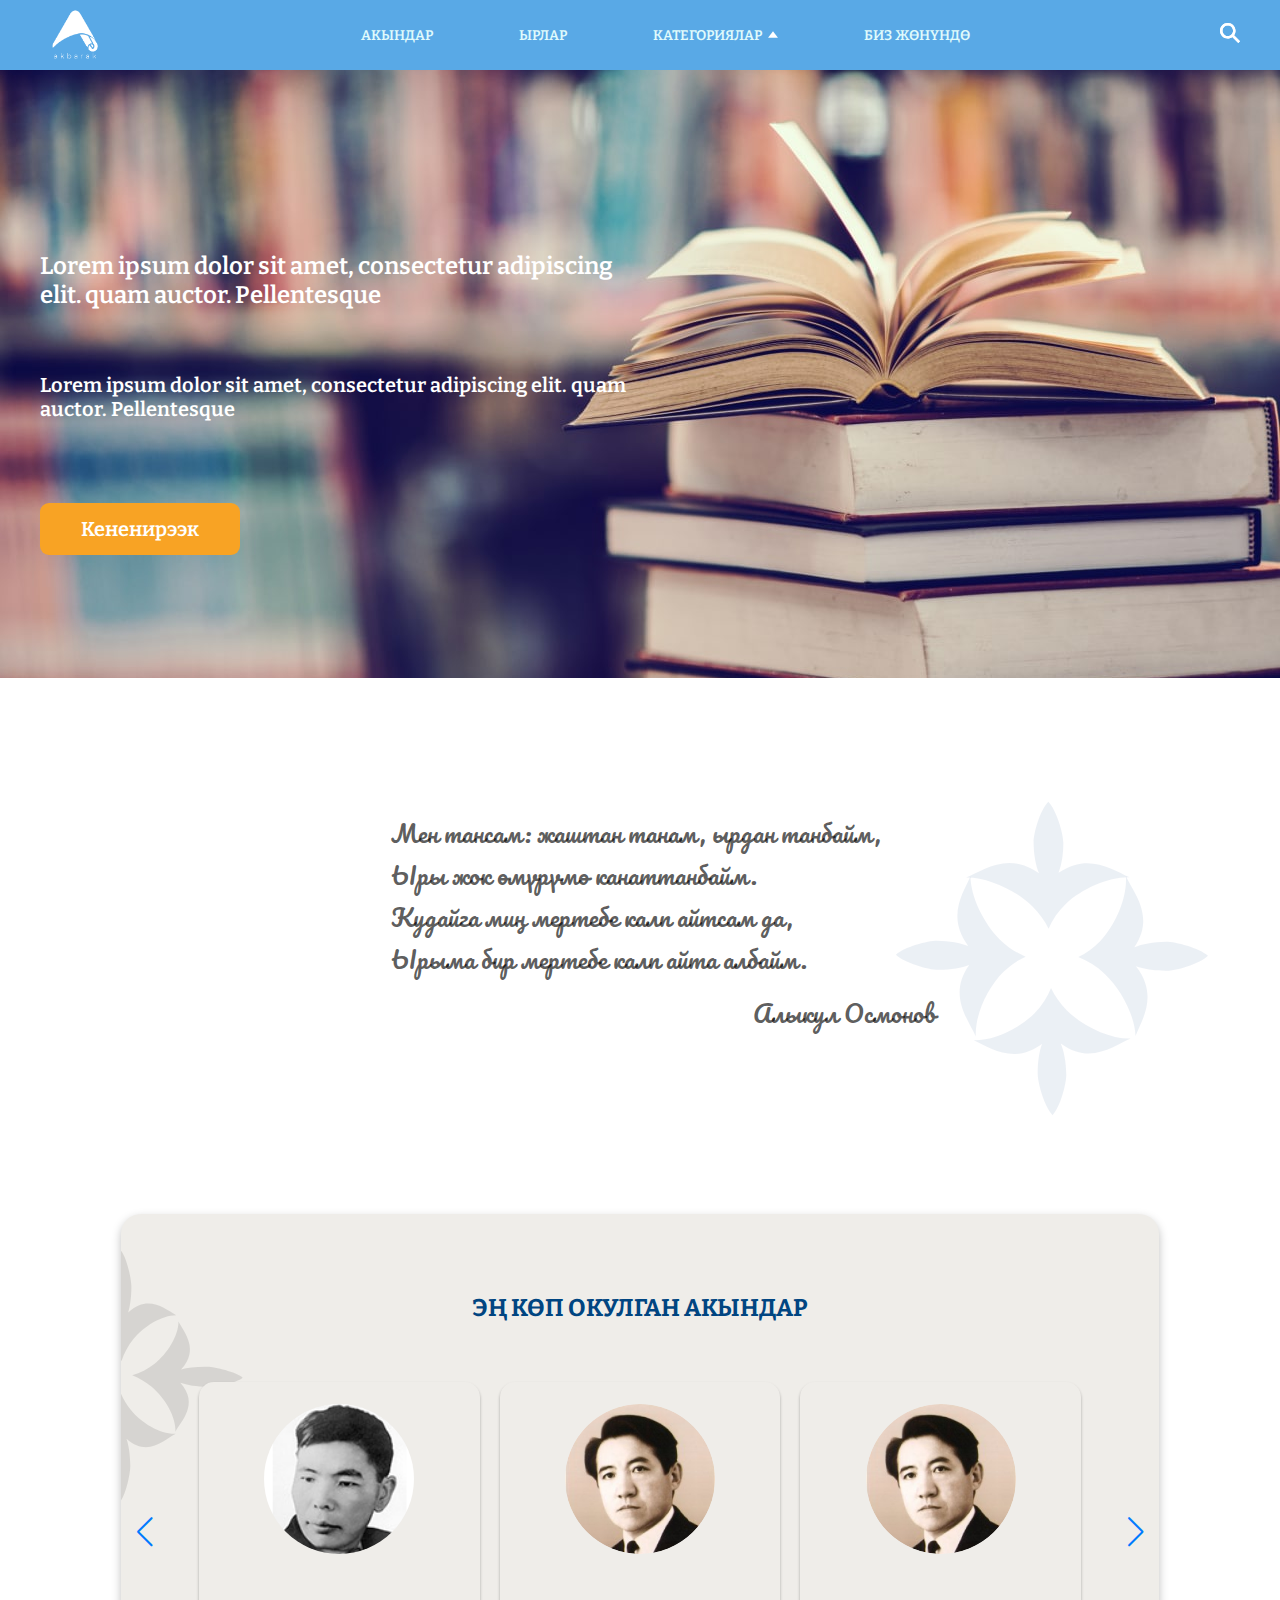
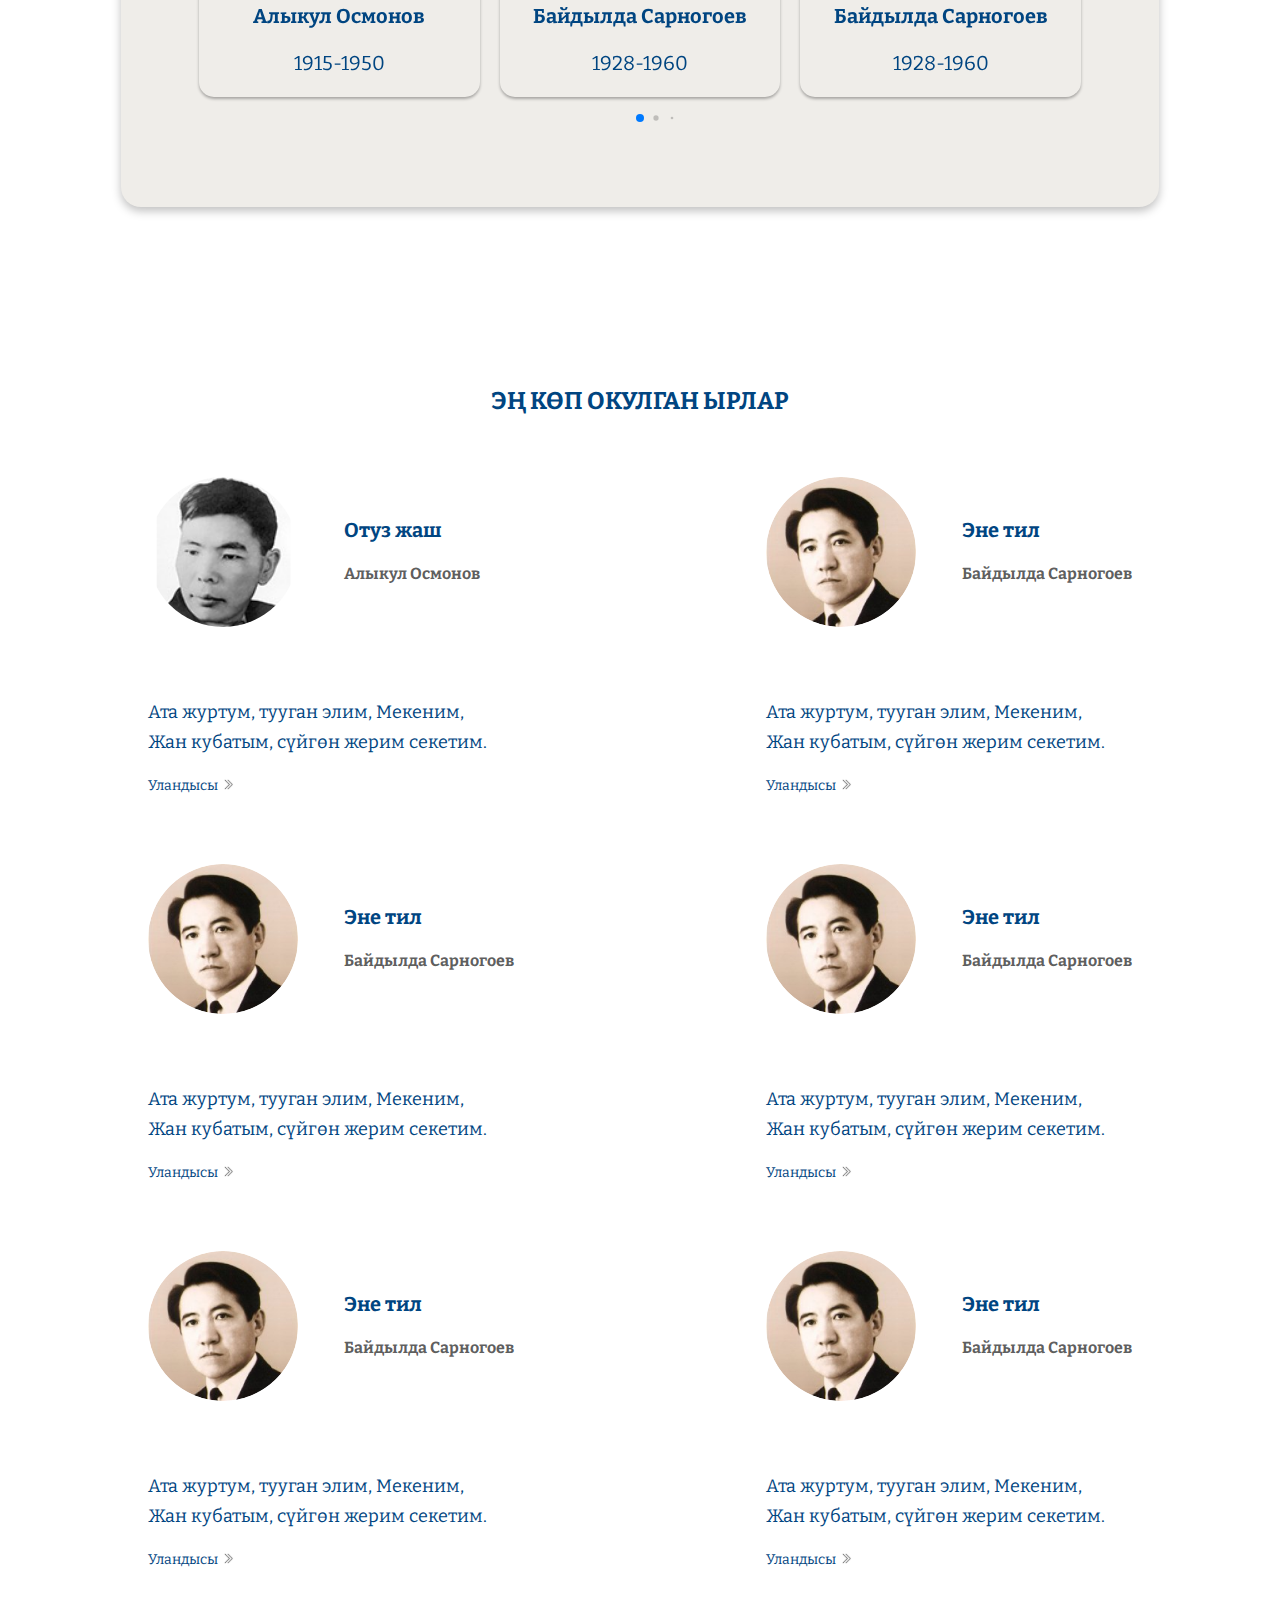
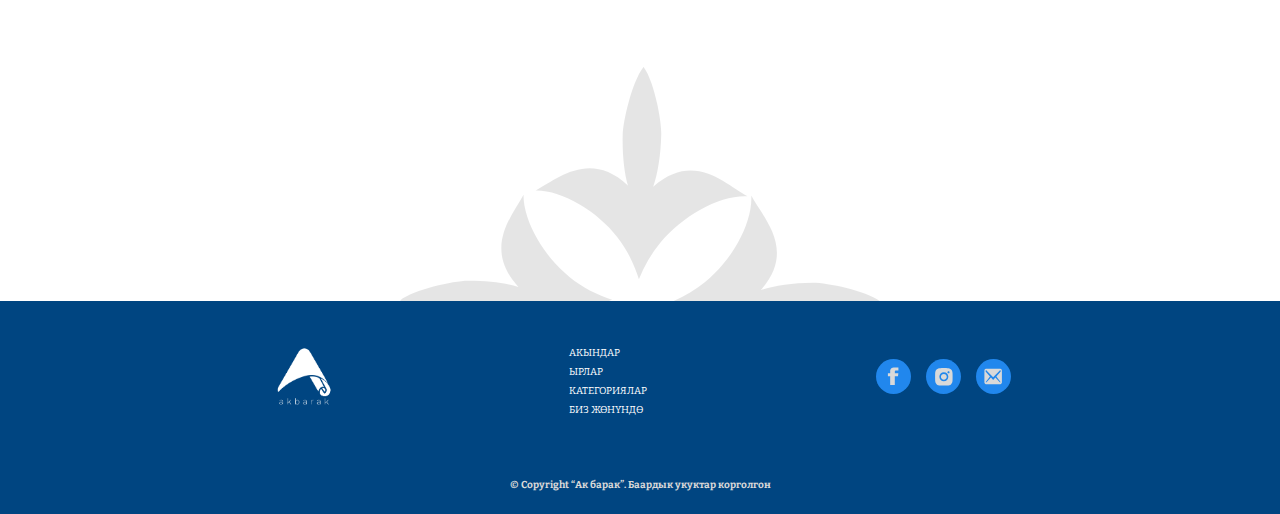
==== commit c72e6ef1: "feat: add br with  white-space: pre-line  in popular-poem  and index pages" ====
--- a/index.html
+++ b/index.html
@@ -228,108 +228,105 @@
                                 </div>
                                 <div class="poem-container">
                                     <p class="poem-container__poem">
-                                        Ата журтум, тууган элим, Мекеним,<br>
-                                        Жан кубатым, сүйгөн жерим секетим.
-                                    </p>
-                                    <p class="poem-container__continue">Уландысы</p>
-                                </div>
-                            </div>
-                        </a>
-                        <a href="#" class="gallery-card">
-                            <div class="popular-poems-page__card-inner">
-                                <div class="poem-title-block">
-                                    <img src="./assets/images/sarnogoev.png" alt="author-foto">
-                                    <div class="poem-details">
-                                        <h4>Эне тил</h4>
-                                        <p>Байдылда Сарногоев</p>
-                                    </div>
-                                </div>
-                                <div class="poem-container">
-                                    <p class="poem-container__poem">
-                                        Ата журтум, тууган элим, Мекеним,<br>
-                                        Жан кубатым, сүйгөн жерим секетим.
-                                    </p>
-                                    <p class="poem-container__continue">Уландысы</p>
-                                </div>
-                            </div>
-                        </a>
-                        <a href="#" class="gallery-card">
-                            <div class="popular-poems-page__card-inner">
-                                <div class="poem-title-block">
-                                    <img src="./assets/images/sarnogoev.png" alt="author-foto">
-                                    <div class="poem-details">
-                                        <h4>Эне тил</h4>
-                                        <p>Байдылда Сарногоев</p>
-                                    </div>
-                                </div>
-                                <div class="poem-container">
-                                    <p class="poem-container__poem">
-                                        Ата журтум, тууган элим, Мекеним,<br>
-                                        Жан кубатым, сүйгөн жерим секетим.
-                                    </p>
-                                    <p class="poem-container__continue">Уландысы</p>
-                                </div>
-                            </div>
-                        </a>
-                        <a href="#" class="gallery-card">
-                            <div class="popular-poems-page__card-inner">
-                                <div class="poem-title-block">
-                                    <img src="./assets/images/sarnogoev.png" alt="author-foto">
-                                    <div class="poem-details">
-                                        <h4>Эне тил</h4>
-                                        <p>Байдылда Сарногоев</p>
-                                    </div>
-                                </div>
-                                <div class="poem-container">
-                                    <p class="poem-container__poem">
-                                        Ата журтум, тууган элим, Мекеним,<br>
-                                        Жан кубатым, сүйгөн жерим секетим.
-                                    </p>
-                                    <p class="poem-container__continue">Уландысы</p>
-                                </div>
-                            </div>
-                        </a>
-                        <a href="#" class="gallery-card">
-                            <div class="popular-poems-page__card-inner">
-                                <div class="poem-title-block">
-                                    <img src="./assets/images/sarnogoev.png" alt="author-foto">
-                                    <div class="poem-details">
-                                        <h4>Эне тил</h4>
-                                        <p>Байдылда Сарногоев</p>
-                                    </div>
-                                </div>
-                                <div class="poem-container">
-                                    <p class="poem-container__poem">
-                                        Ата журтум, тууган элим, Мекеним,<br>
-                                        Жан кубатым, сүйгөн жерим секетим.<br>
-                                    </p>
-                                    <p class="poem-container__continue">Уландысы</p>
-                                </div>
-                            </div>
-                        </a>
-                        <a href="#" class="gallery-card">
-                            <div class="popular-poems-page__card-inner">
-                                <div class="poem-title-block">
-                                    <img src="./assets/images/sarnogoev.png" alt="author-foto">
-                                    <div class="poem-details">
-                                        <h4>Эне тил</h4>
-                                        <p>Байдылда Сарногоев</p>
-                                    </div>
-                                </div>
-                                <div class="poem-container">
-                                    <p class="poem-container__poem">
-                                        Ата журтум, тууган элим, Мекеним,<br>
-                                        Жан кубатым, сүйгөн жерим секетим.<br>
+                                        Ата журтум, тууган элим, Мекеним,
+                                        Жан кубатым, сүйгөн жерим секетим.
+                                    </p>
+                                    <p class="poem-container__continue">Уландысы</p>
+                                </div>
+                            </div>
+                        </a>
+                        <a href="#" class="gallery-card">
+                            <div class="popular-poems-page__card-inner">
+                                <div class="poem-title-block">
+                                    <img src="./assets/images/sarnogoev.png" alt="author-foto">
+                                    <div class="poem-details">
+                                        <h4>Эне тил</h4>
+                                        <p>Байдылда Сарногоев</p>
+                                    </div>
+                                </div>
+                                <div class="poem-container">
+                                    <p class="poem-container__poem">
+                                        Ата журтум, тууган элим, Мекеним,
+                                        Жан кубатым, сүйгөн жерим секетим.
+                                    </p>
+                                    <p class="poem-container__continue">Уландысы</p>
+                                </div>
+                            </div>
+                        </a>
+                        <a href="#" class="gallery-card">
+                            <div class="popular-poems-page__card-inner">
+                                <div class="poem-title-block">
+                                    <img src="./assets/images/sarnogoev.png" alt="author-foto">
+                                    <div class="poem-details">
+                                        <h4>Эне тил</h4>
+                                        <p>Байдылда Сарногоев</p>
+                                    </div>
+                                </div>
+                                <div class="poem-container">
+                                    <p class="poem-container__poem">
+                                        Ата журтум, тууган элим, Мекеним,
+                                        Жан кубатым, сүйгөн жерим секетим.
+                                    </p>
+                                    <p class="poem-container__continue">Уландысы</p>
+                                </div>
+                            </div>
+                        </a>
+                        <a href="#" class="gallery-card">
+                            <div class="popular-poems-page__card-inner">
+                                <div class="poem-title-block">
+                                    <img src="./assets/images/sarnogoev.png" alt="author-foto">
+                                    <div class="poem-details">
+                                        <h4>Эне тил</h4>
+                                        <p>Байдылда Сарногоев</p>
+                                    </div>
+                                </div>
+                                <div class="poem-container">
+                                    <p class="poem-container__poem">
+                                        Ата журтум, тууган элим, Мекеним,
+                                        Жан кубатым, сүйгөн жерим секетим.
+                                    </p>
+                                    <p class="poem-container__continue">Уландысы</p>
+                                </div>
+                            </div>
+                        </a>
+                        <a href="#" class="gallery-card">
+                            <div class="popular-poems-page__card-inner">
+                                <div class="poem-title-block">
+                                    <img src="./assets/images/sarnogoev.png" alt="author-foto">
+                                    <div class="poem-details">
+                                        <h4>Эне тил</h4>
+                                        <p>Байдылда Сарногоев</p>
+                                    </div>
+                                </div>
+                                <div class="poem-container">
+                                    <p class="poem-container__poem">
+                                        Ата журтум, тууган элим, Мекеним,
+                                        Жан кубатым, сүйгөн жерим секетим.
+                                    </p>
+                                    <p class="poem-container__continue">Уландысы</p>
+                                </div>
+                            </div>
+                        </a>
+                        <a href="#" class="gallery-card">
+                            <div class="popular-poems-page__card-inner">
+                                <div class="poem-title-block">
+                                    <img src="./assets/images/sarnogoev.png" alt="author-foto">
+                                    <div class="poem-details">
+                                        <h4>Эне тил</h4>
+                                        <p>Байдылда Сарногоев</p>
+                                    </div>
+                                </div>
+                                <div class="poem-container">
+                                    <p class="poem-container__poem">
+                                        Ата журтум, тууган элим, Мекеним,
+                                        Жан кубатым, сүйгөн жерим секетим.
                                     </p>
                                     <p class="poem-container__continue">Уландысы</p>
                                 </div>
                             </div>
                         </a>
                     </div>
-                    <button class="section-button">
-                        <a href="popular-poems.html">Кененирээк</a>
-                    </button>
-                    <span class="popular-poems__tracery"></span>
+                    <img class="tracery" src="./assets/icons/half-tracery.svg" alt="">
                 </div>
             </div>
         </section>
--- a/css/styles.min.css
+++ b/css/styles.min.css
@@ -1 +1 @@
-@import"https://fonts.googleapis.com/css2?family=Bitter:wght@400;500;600;700&display=swap";@import"https://fonts.googleapis.com/css2?family=Pacifico&display=swap";header{position:sticky;top:0;background-color:#59a9e6;z-index:10}.header-wrapper{position:relative;top:0;background-color:#59a9e6;z-index:10}.header-inner{display:-webkit-box;display:-ms-flexbox;display:flex;-webkit-box-align:center;-ms-flex-align:center;align-items:center;-webkit-box-pack:justify;-ms-flex-pack:justify;justify-content:space-between}.header-logo{position:relative;width:70px;height:70px;z-index:5;padding:5px;cursor:pointer}.header-logo img{width:100%;height:100%;-o-object-fit:fit;object-fit:fit}.nav__list{display:-webkit-box;display:-ms-flexbox;display:flex;-webkit-box-align:center;-ms-flex-align:center;align-items:center}.nav__item+.nav__item{margin-left:86px}.nav .nav__link:hover{color:#2187ed;-webkit-transition:all .3s ease;-o-transition:all .3s ease;transition:all .3s ease}.nav__link{font-weight:600;font-size:14px;line-height:29px;text-transform:uppercase;color:#e0fbfc;padding:30px 0}body.mouse .nav__list>li:hover .sub-menu{display:block}.nav__list>li:hover svg{-webkit-transition:-webkit-transform .4s ease 0s;transition:-webkit-transform .4s ease 0s;-o-transition:transform .4s ease 0s;transition:transform .4s ease 0s;transition:transform .4s ease 0s, -webkit-transform .4s ease 0s;-webkit-transform:rotate(180deg);-ms-transform:rotate(180deg);transform:rotate(180deg);fill:#e0fbfc}.nav__arrow{margin:0 0 2px 3px}.nav .sub-menu{display:none;position:absolute;top:100%;-webkit-transform:translate(-32px, 0px);-ms-transform:translate(-32px, 0px);transform:translate(-32px, 0px);z-index:4;background-color:rgba(0,69,129,.9)}.nav .sub-menu__list{-webkit-column-count:2;-moz-column-count:2;column-count:2}.nav .sub-menu li{padding:0px 12px;position:relative;z-index:auto}.nav .sub-menu__link+.nav .sub-menu__link{margin-top:14px}.nav .sub-menu__link{color:#fff;display:inline-block;font-size:.875rem;width:150px;padding:15px 51px 15px 70px;display:inline-block;padding:13px 0;text-align:center;border:1px solid rgba(122,118,118,.4);border-width:0px 0px 1px 0px}.nav .sub-menu__link:hover{background-color:rgba(242,243,245,.1);color:#2187ed}.burger{display:none}.search-btn span{content:url("../assets/icons/search.svg");position:relative}.search-close{display:none;position:absolute;top:0px;-webkit-transform:translate(-62px, 0px);-ms-transform:translate(-62px, 0px);transform:translate(-62px, 0px);background-color:rgba(0,69,129,.1);padding:28px}.search-btn span.hide{opacity:0}.search-close.show{display:block}.search-form{position:absolute;top:-113px;background-color:rgba(255,255,255,.6);width:100%;-webkit-transition:.3s;-o-transition:.3s;transition:.3s;overflow:auto}.search-form__inner{display:-webkit-box;display:-ms-flexbox;display:flex;-webkit-box-align:center;-ms-flex-align:center;align-items:center}.search-form input{width:96%;height:22px;border-style:none;margin:11px 0;background-color:rgba(0,0,0,0)}.search-form input:focus{outline:none}.search-form.input-show{top:70px}@media(max-width: 1024px){.header-logo{width:45px;height:45px}.nav__link{font-size:12px;padding:20px 0}.nav__link.parent{margin:0 8px 0 0}.nav__item+.nav__item{margin-left:60px}.nav__list>li:hover .sub-menu{display:none}.nav .sub-menu__list{-webkit-column-count:1;-moz-column-count:1;column-count:1}.nav .sub-menu__link{font-size:12px;width:153px;padding:10px 11px 10px 13px}body.touch .nav__list>li.open .sub-menu{display:block}body.touch .nav__list>li.open .nav__arrow{-webkit-transform:rotate(-180deg);-ms-transform:rotate(-180deg);transform:rotate(-180deg)}.search-btn span{width:18px;height:18px}.search-form{top:-6px}.search-form input{width:95%;padding:0 10px}.search-form.input-show{top:43px}.search-close{top:0;-webkit-transform:translate(-54px, 0px);-ms-transform:translate(-54px, 0px);transform:translate(-54px, 0px);background-color:rgba(0,69,129,.1);padding:13px}.search-close img{width:16px;height:16px;position:relative;top:3px}}@media(max-width: 768px){header{position:sticky;top:0;z-index:5}.header-logo{-webkit-box-ordinal-group:2;-ms-flex-order:1;order:1}.burger{z-index:5;display:block;position:relative;width:25px;height:20px;cursor:pointer;-webkit-box-ordinal-group:1;-ms-flex-order:0;order:0}.burger span,.burger::before,.burger::after{position:absolute;left:0;width:100%;height:10%;background-color:#fff;-webkit-transition:all .3s ease 0s;-o-transition:all .3s ease 0s;transition:all .3s ease 0s;border-radius:2px}.burger::before,.burger::after{content:""}.burger::before{top:0px}.burger::after{bottom:0px}.burger span{top:50%;-webkit-transform:scale(1) translate(0px, -50%);-ms-transform:scale(1) translate(0px, -50%);transform:scale(1) translate(0px, -50%)}.burger.active span{-webkit-transform:scale(0) translate(0px, -50%);-ms-transform:scale(0) translate(0px, -50%);transform:scale(0) translate(0px, -50%)}.burger.active::before{top:50%;-webkit-transform:rotate(-45deg) translate(0px, -50%);-ms-transform:rotate(-45deg) translate(0px, -50%);transform:rotate(-45deg) translate(0px, -50%)}.burger.active::after{top:50%;-webkit-transform:rotate(45deg) translate(0px, 50%);-ms-transform:rotate(45deg) translate(0px, 50%);transform:rotate(45deg) translate(0px, 50%)}.nav{position:fixed;top:45px;left:-100%;width:320px;height:100%;background:rgba(0,69,129,.9);color:#fff;padding:90px 0px 30px 30px;-webkit-transition:left .3s ease 0s;-o-transition:left .3s ease 0s;transition:left .3s ease 0s;overflow:auto}.nav__list{display:block}.nav__item+.nav__item{margin-left:0px}.nav__item{max-width:260px;padding:16px 0px 16px 16px;border:1px solid #7a7676;border-width:0px 0px 1px 0px}.nav__link.parent{margin:0 128px 0 0}.nav .arrow{top:241px}.nav .sub-menu{position:relative;top:0;left:115px;background-color:rgba(0,0,0,0)}.nav .sub-menu li{background-color:rgba(0,0,0,0)}.nav .sub-menu li:first-child{padding-top:0px}.nav .sub-menu li:last-child{padding-bottom:0px}.nav .sub-menu li:last-child .sub-menu__link{border-width:0px 0px 0px 0px}.nav.menu-show{left:0}.search-btn{-webkit-box-ordinal-group:3;-ms-flex-order:2;order:2}.search-form input{width:93%}.search-form img{width:18px;height:18px}}@media(max-width: 600px){.search-form input{width:91%}}@media(max-width: 500px){.search-form input{width:89%}}@media(max-width: 426px){.nav{top:43px;left:-100%;width:100%}.search-btn{width:15px;height:15px}.search-btn .search-close{top:1px;-webkit-transform:translate(-24px, 0px);-ms-transform:translate(-24px, 0px);transform:translate(-24px, 0px);background-color:rgba(0,69,129,.1);padding:11px}.search-form{top:4px}.search-form input{width:93%;margin:7px 0}.search-form input::-webkit-input-placeholder{font-size:10px}.search-form input::-moz-placeholder{font-size:10px}.search-form input:-ms-input-placeholder{font-size:10px}.search-form input::-ms-input-placeholder{font-size:10px}.search-form input::placeholder{font-size:10px}.search-form img{width:16px;height:16px}.search-form.input-show{top:43px}}@media(max-width: 360px){.search-btn .search-close{-webkit-transform:translate(-19px, 0px);-ms-transform:translate(-19px, 0px);transform:translate(-19px, 0px)}}.footer{background-color:#004581}.footer__inner{display:-webkit-box;display:-ms-flexbox;display:flex;-webkit-box-align:center;-ms-flex-align:center;align-items:center;margin:40px 0 0px 0}.footer__logo{width:70px;margin:0 auto}.footer__logo-link{text-decoration:none}.footer__logo img{width:100%}.footer__menu-link{font-size:10px;color:#fff;text-transform:uppercase}.footer .social-menu>li img{width:35px;height:35px}.footer .social-menu__item+.social-menu__item{margin-left:15px}.footer .copyright p{font-size:10px;margin-bottom:20px}@media(max-width: 768px){.footer__logo{width:50px}.footer .social-menu>li img{width:30px;height:30px}}@media(max-width: 475px){.footer__inner{-webkit-box-orient:vertical;-webkit-box-direction:normal;-ms-flex-direction:column;flex-direction:column;margin:20px 0 0px 0}.footer__logo{width:40px;margin-bottom:15px}.footer__nav{display:none}}.social-menu{max-width:22%;margin:0 auto;display:-webkit-box;display:-ms-flexbox;display:flex;-webkit-box-align:center;-ms-flex-align:center;align-items:center;-webkit-box-pack:justify;-ms-flex-pack:justify;justify-content:space-between;list-style:none}@media(max-width: 1040px){.social-menu{max-width:30%}}@media(max-width: 768px){.social-menu__item img{width:30px;height:30px}}@media(max-width: 520px){.social-menu{max-width:50%}}.copyright{font-family:"Bitter";font-style:normal;font-weight:700;font-size:20px;line-height:24px;color:#004581;text-align:center;font-size:14px;line-height:17px;color:#d9d9d9;margin-top:60px}@media(max-width: 768px){.copyright{font-size:10px;margin-top:30px}}@media(max-width: 425px){.copyright{font-size:8px;margin-top:29px}}.topscreen__wrapper{background-image:url("../assets/images/banner-bgk.jpg");background-repeat:no-repeat;background-position:center}.topscreen-inner{margin:0px 0 123px 0}.topscreen-text{width:50%;margin:182px auto 0 0}.topscreen-text .title{font-style:normal;font-weight:600;font-size:24px;line-height:29px;color:#fff}.topscreen-text .description{margin:63px 0 82px 0;font-style:normal;font-weight:600;font-size:20px;line-height:24px;color:#fff}.topscreen-text .btn{padding:14px 41px;background:#f8a324;border:none;border-radius:9px;font-family:"Bitter";font-style:normal;font-weight:600;font-size:20px;line-height:24px;color:#fff}.topscreen-text .btn a{color:#fff}@media(max-width: 768px){.topscreen-inner{margin:16px auto 100px auto}.topscreen__wrapper{background-image:url("../assets/images/banner-tablet.png");background-repeat:no-repeat;background-position:center 0px}.topscreen-text{width:60%;margin:88px auto 0 auto}.topscreen-text .title{font-style:normal;font-weight:600;line-height:29px;text-align:center}.topscreen-text .description{width:70%;margin:34px auto 50px auto;font-size:16px;text-align:center}.topscreen-text .btn{font-size:14px;padding:10px 30px;display:block;margin:0 auto}}@media(max-width: 575px){.topscreen-text .topscreen-text{width:100%}.topscreen-text .title{font-size:16px;line-height:20px}.topscreen-text .description{font-size:12px;line-height:15px}.topscreen-text .btn{font-size:14px;line-height:17px;color:#fff}}@media(max-width: 375px){.topscreen-inner{margin:16px 0 40px 0}.topscreen-text{width:100%;margin:54px auto 0 auto}.topscreen-text .title{max-width:55%;margin:0 auto;font-style:normal;font-weight:600;font-size:10px;line-height:12px;text-align:center}.topscreen-text .description{max-width:55%;margin:25px auto 25px auto;font-size:9px;line-height:11px;text-align:center}.topscreen-text .btn{padding:5px 93px;font-size:12px;line-height:14px;color:#fff;border-radius:2.63px}}@media(max-width: 320px){.topscreen-inner{margin:8px 0 27px 0}.topscreen__wrapper{background-image:url("../assets/images/small-banner.png");background-repeat:no-repeat;background-position:center 0px}.topscreen-text .btn{padding:5px 93px;font-size:12px;line-height:14px;color:#fff}}.poem .poem-inner{width:590px;margin:134px auto 100px auto}.poem__line p,.poem__author{font-family:"Pacifico",cursive;font-style:normal;font-weight:400;font-size:24px;line-height:42px;color:rgba(0,0,0,.65)}.poem__line p{position:relative;width:498px;margin:0 auto}.poem .tracery{content:url("../assets/icons/poem-line-ornament.svg");position:absolute;top:800px;-webkit-transform:translate(550px, 0px);-ms-transform:translate(550px, 0px);transform:translate(550px, 0px);width:316px;height:316px}.poem__author{text-align:right;padding:12px 0 0 0}@media(max-width: 1170px){.poem .tracery{top:800px;-webkit-transform:translate(550px, 0px);-ms-transform:translate(550px, 0px);transform:translate(550px, 0px);width:235px;height:235px}}@media(max-width: 1024px){.poem .tracery{top:800px;-webkit-transform:translate(420px, 0px);-ms-transform:translate(420px, 0px);transform:translate(420px, 0px)}}@media(max-width: 768px){.poem .poem-inner{width:296px;margin:89px auto 40px auto}.poem__line p,.poem__author{font-size:14px;line-height:25px}.poem__line p{width:291px;margin:0 auto}.poem .tracery{top:614px;-webkit-transform:translate(280px, 0px);-ms-transform:translate(280px, 0px);transform:translate(280px, 0px);width:150px;height:150px}}@media(max-width: 600px){.tracery{display:none}}@media(max-width: 425px){.poem .poem-inner{width:260px;margin:34px auto 50px auto}.poem__line p,.poem__author{font-size:12px;line-height:21px}.poem__line p{width:250px;margin:0 auto}}.slide{background-color:#efede9;max-width:1038px;width:100%;margin:80px auto;background:#efede9;-webkit-box-shadow:0px 4px 10px rgba(0,0,0,.25);box-shadow:0px 4px 10px rgba(0,0,0,.25);border-radius:20px;padding:30px 0px 80px 0px}.slide__inner{width:100%;margin:0px auto}.slide__tracery{content:url("../assets/icons/half-tracery.svg");position:absolute;rotate:90deg;top:1315px;-webkit-transform:translate(0px, 64px);-ms-transform:translate(0px, 64px);transform:translate(0px, 64px);width:250px}.slide-content{margin:0 73px;overflow:hidden;padding:10px 5px 30px 5px}.slide h2{font-family:"Bitter";font-style:normal;font-weight:700;font-size:24px;color:#fff;text-align:center;text-transform:uppercase;color:#004581;font-size:24px;text-transform:uppercase;padding:50px 0}.card{background:#efede9;border-radius:15px;-webkit-box-shadow:0px 2px 3px rgba(0,0,0,.3);box-shadow:0px 2px 3px rgba(0,0,0,.3)}.image-content,.card-content{display:-webkit-box;display:-ms-flexbox;display:flex;-webkit-box-orient:vertical;-webkit-box-direction:normal;-ms-flex-direction:column;flex-direction:column;-webkit-box-align:center;-ms-flex-align:center;align-items:center}.image-content{padding:22px 0 25px 0}.card-image{height:150px;width:150px;border-radius:50%}.card-image img{height:100%;width:100%;-o-object-fit:cover;object-fit:cover;border-radius:50%}.card-content{row-gap:23px;padding:25px 0 22px 0}.card-content h4{font-family:"Bitter";font-style:normal;font-weight:700;font-size:20px;line-height:24px;color:#004581;text-align:center}.card-content p{font-family:"Bitter";font-style:normal;font-weight:700;font-size:20px;line-height:24px;color:#004581;text-align:center;font-weight:400}.swiper-navBtn{color:#004581;-webkit-transition:color .3s ease;-o-transition:color .3s ease;transition:color .3s ease}.swiper-navBtn:hover{color:#59a9e6}.swiper-button-next.swiper-navBtn:after,.swiper-button-prev.swiper-navBtn:after{font-size:30px}.swiper-button-next.swiper-navBtn{top:45%}.swiper-button-prev.swiper-navBtn{top:45%}.swiper-pagination.swiper-pagination-bullets.slide-pag{bottom:5px}.swiper-pagination-horizontal.swiper-pagination-bullets.swiper-pagination-bullet{background-color:#004581}@media(max-width: 1024px){.card-content h4,.card-content p{font-size:18px}}@media(max-width: 840px){.slide__tracery{top:1360px;-webkit-transform:translate(0px, 64px);-ms-transform:translate(0px, 64px);transform:translate(0px, 64px)}}@media(max-width: 767px){.slide{max-width:650px;width:100%;background-size:300px 300px;background-position:top -73% left -20%}.slide__inner{width:95%;margin:0px auto}.slide__tracery{rotate:180deg;top:953px;-webkit-transform:translate(-20px, 64px);-ms-transform:translate(-20px, 64px);transform:translate(-20px, 64px)}.slide-content{margin:0 32px;overflow:hidden;padding:10px 5px 30px 5px}.slide h2{font-size:18px;padding:30px 0}.card-image{height:118px;width:118px}.image-content{padding:18px 0 20px 0}.card-content{row-gap:10px;padding:20px 0 30px 0}.card-content h4,.card-content p{font-size:16px}.swiper-button-next.swiper-navBtn:after,.swiper-button-prev.swiper-navBtn:after{font-size:20px !important}.swiper-pagination.swiper-pagination-bullets.slide-pag{bottom:0px !important}}@media(max-width: 760px){.slide{background-image:none;max-width:350px}.slide__inner{width:90%;margin:0px auto}.slide__tracery{display:none}}@media(max-width: 426px){.slide{max-width:300px;width:100%;margin:50px auto;padding:30px 0px 30px 0px}.slide h2{font-size:14px;padding:20px 0}.slide-content{padding:10px 5px 42px 5px}.card-image{height:80px;width:80px}.image-content{padding:28px 0 12px 0}.card-content{row-gap:12px;padding:12px 0 42px 0}.card-content h4,.card-content p{font-size:14px}.swiper-pagination.swiper-pagination-bullets.slide-pag{bottom:20px !important}}@media(max-width: 350px){.slide__inner{width:100%}}.popular-poems h2{font-family:"Bitter";font-style:normal;font-weight:700;font-size:24px;color:#fff;text-align:center;text-transform:uppercase;color:#004581;margin:0 0 62px 0}.popular-poems__inner{margin:100px 0 122px 0}.popular-poems__gallery{display:grid;grid-template-columns:repeat(2, 1fr);-webkit-column-gap:24px;-moz-column-gap:24px;column-gap:24px;margin:0 0 99px 0}.popular-poems .gallery-card__inner{max-width:366px;display:-webkit-box;display:-ms-flexbox;display:flex;-webkit-box-align:center;-ms-flex-align:center;align-items:center;gap:46px;margin:22px auto;cursor:pointer}.popular-poems .gallery-card img{width:150px;height:150px;border-radius:50%}.popular-poems .poem-details h4,.popular-poems .poem-details p{font-family:"Bitter";font-style:normal;font-weight:700;font-size:20px;line-height:24px;color:#004581;text-align:center;line-height:28px;text-align:left}.popular-poems .poem-details h4{margin:0 0 16px 0;font-size:20px}.popular-poems .poem-details p{font-size:16px;color:rgba(0,0,0,.65)}.popular-poems__inner .section-button{z-index:5;cursor:pointer}.popular-poems .btn-block{position:relative}.popular-poems__tracery{content:url("../assets/icons/half-tracery.svg");position:absolute;top:3114px;-webkit-transform:translate(355px, 0px);-ms-transform:translate(355px, 0px);transform:translate(355px, 0px)}@media(max-width: 1280px){.popular-poems__tracery{display:none}}@media(max-width: 999px){.popular-poems{background-size:300px 300px;background-position:top 40% right 55%;background-repeat:no-repeat}.popular-poems__inner{margin:80px 0 122px 0}.popular-poems h2{font-size:18px;margin:0 0 53px 0}.popular-poems .gallery-card__inner{max-width:264px;gap:18px}.popular-poems .poem-details h4{font-size:16px;line-height:17px}.popular-poems .poem-details p{font-size:14px}.popular-poems__gallery{margin:0 0 59px 0}.popular-poems .gallery-card img{width:118px;height:118px}.popular-poems__tracery{display:none}}@media(max-width: 767px){.popular-poems__inner{margin:80px 0 71px 0}.popular-poems__gallery{grid-template-columns:repeat(1, 1fr);margin:0 0 60px 0}.popular-poems__tracery{display:none}}@media(max-width: 475px){.popular-poems{background-size:250px 250px;background-position:top 40% right -60%}.popular-poems h2{font-size:14px;margin:0 0 30px 0}.popular-poems .gallery-card img{width:80px;height:80px}.popular-poems .gallery-card__inner{max-width:189px;gap:23px}.popular-poems .poem-details h4{font-size:14px;margin:0 0 7px 0}.popular-poems .poem-details p{font-size:12px;line-height:12px}}.section-button{padding:14px 41px;background:#f8a324;border:none;border-radius:9px;font-family:"Bitter";font-style:normal;font-weight:600;font-size:20px;line-height:24px;color:#fff;display:block;margin:0 auto;cursor:pointer}.section-button a{color:#fff}@media(max-width: 768px){.section-button{font-size:14px;line-height:17px;padding:13px 28px;margin:0 auto}}@media(max-width: 425px){.section-button{width:100%;font-size:12px;line-height:14px;padding:5px 28px;border-radius:2.63px}}.popular-poems-page__gallery{display:grid;grid-template-columns:repeat(2, 1fr);gap:70px 35px;margin:0 0 99px 0}.popular-poems-page__card-inner{-webkit-box-orient:vertical;-webkit-box-direction:normal;-ms-flex-direction:column;flex-direction:column;max-width:366px;margin:0 auto}.popular-poems-page__tracery1{position:absolute;top:-50px;right:100px}.popular-poems-page__tracery2{position:absolute;bottom:-240px;left:300px}.poem-title-block{display:-webkit-box;display:-ms-flexbox;display:flex;-webkit-box-align:center;-ms-flex-align:center;align-items:center;gap:46px;margin-bottom:40px}.poem-container{font-family:"Bitter";font-weight:400;color:#004581}.poem-container__poem{font-size:18px;line-height:30px}.poem-container__continue{font-size:14px;margin-top:20px}.poem-container__continue::after{content:url(../assets/icons/Double-Up.svg);margin:0px 0 0 5px}.search-input{background-color:rgba(0,0,0,0);border:1px solid rgba(122,118,118,.85);margin:24px auto 0px auto}@media(max-width: 999px){.popular-poems-page{position:relative}.popular-poems-page__tracery1{width:280px;height:280px;position:absolute;top:-20px;right:-110px}.popular-poems-page__tracery2{width:280px;height:280px;position:absolute;bottom:-120px;left:30px}.poem-container{font-family:"Bitter";font-weight:400;color:#004581}.poem-container__poem{font-size:14px;line-height:30px}.poem-container__continue{font-size:12px;margin-top:20px}.poem-container__continue::after{content:url(../assets/icons/Double-Up.svg);margin:0px 0 0 5px}}@media(max-width: 767px){.popular-poems-page .poem-title-block{display:-webkit-box;display:-ms-flexbox;display:flex;-webkit-box-align:center;-ms-flex-align:center;align-items:center;gap:30px;margin-bottom:25px}.popular-poems-page__gallery{display:grid;grid-template-columns:repeat(1, 1fr);gap:70px 35px;margin:0 0 99px 0}}@media(max-width: 475px){.popular-poems-page__card-inner{-webkit-box-orient:vertical;-webkit-box-direction:normal;-ms-flex-direction:column;flex-direction:column;max-width:300px;margin:0 auto}.popular-poems-page__tracery1{width:168px;height:168px;position:absolute;top:43px;right:0px}.popular-poems-page__tracery2{width:168px;height:168px;position:absolute;bottom:-120px;left:30px}}.poets{margin-bottom:107px}.poets__inner h2{font-family:"Bitter";font-style:normal;font-weight:700;font-size:24px;color:#fff;text-align:center;text-transform:uppercase;color:#004581;margin:100px 0 62px 0}.poets__gallery{margin:0 auto 100px auto;display:grid;grid-template-columns:auto auto auto auto;gap:40px}.poets__gallery .card{-webkit-box-shadow:none;box-shadow:none;background-color:#fff;cursor:pointer;-webkit-transition:all .3s ease;-o-transition:all .3s ease;transition:all .3s ease}.poets .card:hover{background-color:#efede9}@media(max-width: 1024px){.poets__gallery{width:598px;grid-template-columns:284px 284px}}@media(max-width: 767px){.poets{margin-bottom:66px}.poets__gallery{width:260px;grid-template-columns:260px;gap:40px;margin:0 auto 66px auto}.poets h2{font-size:20px;margin:60px 0 53px 0}}.profile{background-color:#f2f3f5;margin:45px 0;background-image:url("../assets/icons/tracery.svg");background-size:400px 400px;background-position:top 50% right 0%;background-repeat:no-repeat}.profile__inner{max-width:1064px;margin:18px auto}.profile__content{max-width:751px;display:-webkit-box;display:-ms-flexbox;display:flex;-webkit-box-align:center;-ms-flex-align:center;align-items:center;-webkit-box-pack:justify;-ms-flex-pack:justify;justify-content:space-between}.profile .profile-img{width:239px;height:239px;border-radius:50%}.profile .profile-img img{width:100%;height:100%;-o-object-fit:fill;object-fit:fill;border-radius:50%}.profile-date .poet-profile h4{font-family:"Bitter";font-style:normal;font-weight:700;font-size:20px;line-height:24px;color:#004581;text-align:center;font-size:24px;margin-bottom:28px;text-align:center}.profile-date .poet-profile p{font-family:"Bitter";font-style:normal;font-weight:400;font-size:24px;color:#004581;text-align:center}.profile-btn{display:-webkit-box;display:-ms-flexbox;display:flex;gap:20px;margin-top:64px}.profile-btn button{width:170px;height:45px;border-radius:15px;border-style:none;cursor:pointer}.profile-btn1 a,.profile-btn2 a{font-family:"Bitter";font-style:normal;font-weight:600;font-size:18px;color:#fff}.profile-btn1{background-color:#f8a324}.profile-btn2{background-color:#bc6c25}@media(max-width: 1170px){.profile{background-position:top 50% right -10%}}@media(max-width: 999px){.profile{background-size:280px 280px;background-position:top 50% right -10%}.profile .profile-img{height:150px;width:150px}.profile__content{max-width:586px;margin:0 auto}.profile-date .poet-profile h4{font-size:22px;margin-bottom:24px}.profile-date .poet-profile p{font-size:18px}.profile-btn{display:-webkit-box;display:-ms-flexbox;display:flex;margin-top:33px}.profile-btn button{width:143px;height:45px}.profile-btn1 a,.profile-btn2 a{font-size:16px}}@media(max-width: 767px){.profile{background-image:none}.profile__content{display:-webkit-box;display:-ms-flexbox;display:flex;-webkit-box-orient:vertical;-webkit-box-direction:normal;-ms-flex-direction:column;flex-direction:column;row-gap:24px;-webkit-box-align:center;-ms-flex-align:center;align-items:center;-webkit-box-pack:justify;-ms-flex-pack:justify;justify-content:space-between}.profile-date{width:80%}.profile-date .poet-profile h4{font-size:16px;margin-bottom:18px}.profile-date .poet-profile p{font-size:12px}.profile-btn1 a,.profile-btn2 a{font-size:12px}.profile-btn{display:-webkit-box;display:-ms-flexbox;display:flex;-webkit-box-orient:vertical;-webkit-box-direction:normal;-ms-flex-direction:column;flex-direction:column;gap:20px;margin-top:24px}.profile-btn button{width:100%;height:24px;border-radius:3px}}.profile-gallery{margin-bottom:100px}.profile-gallery__wrapper{display:grid;grid-template-columns:48.8% 48.8%;gap:20px;margin-bottom:100px}.profile-gallery__card:hover{background:#f4f5f6;border-radius:20px}.profile-gallery__card{padding:39px 68px;cursor:pointer}.profile-gallery__card-details{max-width:450px}.profile-gallery__card-details h4{font-family:"Bitter";font-style:normal;font-weight:700;font-size:20px;line-height:24px;color:#004581;text-align:center;font-weight:500;font-size:22px;color:#2187ed;text-align:center}.profile-gallery__card-details .poem-container{text-align:center}.profile-gallery__card-details p{font-family:"Bitter";font-style:normal;font-weight:700;font-size:20px;line-height:24px;color:#004581;text-align:center;font-weight:400;line-height:30px;color:#004581;white-space:pre-line;display:inline-block;text-align:left}@media(max-width: 1170px){.profile-gallery__card-detail{display:-webkit-box;display:-ms-flexbox;display:flex;-webkit-box-orient:vertical;-webkit-box-direction:normal;-ms-flex-direction:column;flex-direction:column;row-gap:23px}.profile-gallery__card{padding:59px 0px}.profile-gallery__card-details h4{font-size:20px}.profile-gallery__card-details p{font-size:18px}}@media(max-width: 768px){.profile-gallery{margin-bottom:66px}.profile-gallery__wrapper{margin-bottom:66px}.profile-gallery__card-detail img{width:118px;height:118px}.profile-gallery__card{padding:18px 17px}}@media(max-width: 600px){.profile-gallery{margin-bottom:50px}.profile-gallery__wrapper{width:60%;display:grid;grid-template-columns:auto;gap:20px;margin:0 auto 50px auto}.profile-gallery__card-details h4{font-size:14px}.profile-gallery__card-details p{font-size:12px;line-height:25px}}@media(max-width: 600px){.profile-gallery__wrapper{width:70%}}.poem-block__wrapper{display:-webkit-box;display:-ms-flexbox;display:flex}.poem-block__inner{width:80%;margin:0 auto}.poem-block h4{font-family:"Bitter";font-style:normal;font-weight:700;font-size:24px;color:#fff;text-align:center;text-transform:uppercase;color:#004581;text-transform:capitalize}.poem-block h4:nth-last-child(2){margin:28px 0px 50px 0px}.poem-block pre{font-family:"Bitter";font-style:normal;font-weight:700;font-size:20px;line-height:24px;color:#004581;text-align:center;font-weight:400;color:#004581;font-size:20px;line-height:40px;text-transform:normal;text-align:left;display:-webkit-box;display:-ms-flexbox;display:flex;-webkit-box-pack:center;-ms-flex-pack:center;justify-content:center}@media(max-width: 768px){.poem-block h4{font-size:22px}.poem-block pre{font-size:18px;line-height:30px}}@media(max-width: 600px){.poem-block h4{font-size:16px}.poem-block pre{font-size:14px;line-height:25px}}.poet-life__wrapper{display:-webkit-box;display:-ms-flexbox;display:flex}.poet-life__inner{width:80%;margin:0 auto 100px auto}.poet-life h4{font-family:"Bitter";font-style:normal;font-weight:700;font-size:24px;color:#fff;text-align:center;text-transform:uppercase;color:#004581;text-transform:uppercase}.poet-life h4:nth-last-child(2){margin:28px 0px 50px 0px}.poet-life__description p{font-family:"Bitter";font-style:normal;font-weight:700;font-size:20px;line-height:24px;color:#004581;text-align:center;font-weight:400;color:#004581;font-size:20px;line-height:40px;text-transform:normal;text-align:left;display:-webkit-box;display:-ms-flexbox;display:flex;-webkit-box-pack:center;-ms-flex-pack:center;justify-content:center;margin-top:30px}.poet-life p+p{margin-top:30px}@media(max-width: 999px){.poet-life__inner{margin:0 auto 50px auto}.poet-life .profile-img{width:150px;height:150px;border-radius:50%}.poet-life .profile-img img{width:100%;height:100%;-o-object-fit:fill;object-fit:fill}.poet-life h4{font-size:18px}.poet-life__description p{font-size:16px;line-height:40px}}@media(max-width: 767px){.poet-life h4{font-size:16px}.poet-life__description p{font-size:14px;line-height:25px}.poet-life p+p{margin-top:15px}}.sticky-block{margin-top:110px;cursor:pointer}.sticky-block__comment{margin-bottom:17px}.sticky-block img{width:50px;height:50px}@media(max-width: 768px){.sticky-block img{width:40px;height:40px}}@media(max-width: 600px){.sticky-block img{width:30px;height:30px}.sticky-block__comment{margin-bottom:10px}}.search-result{display:-webkit-box;display:-ms-flexbox;display:flex;-webkit-box-orient:vertical;-webkit-box-direction:normal;-ms-flex-direction:column;flex-direction:column;margin-top:50px}.search-result label{font-family:"Bitter";font-style:normal;font-weight:700;font-size:20px;line-height:24px;color:#004581;text-align:center;text-align:left;color:rgba(0,69,129,.35);margin-bottom:14px}.search-result__input{display:-webkit-box;display:-ms-flexbox;display:flex;-webkit-box-align:center;-ms-flex-align:center;align-items:center;border:1px solid #d9d9d9;padding:10px 25px;margin-bottom:50px}.search-result__input input{width:100%;border:none}.search-result__input input:focus{outline:none}.search-result__input img.hide{display:none}.search-result__date{margin-bottom:100px}.tab-btns{margin-bottom:48px}.tab-btns .tab-btn{font-family:"Bitter";font-style:normal;font-weight:700;font-size:20px;line-height:24px;color:#004581;text-align:center;font-size:20px;width:210px;height:54px;border:1px solid #d9d9d9;border-radius:15px;background-color:rgba(0,0,0,0)}.tab-btns .tab-btn+.tab-btn{margin-left:77px}.tab-btns .tab-btn.active{background-color:#d9d9d9}.show{display:block}.hide{display:none}.search-list{width:93%;margin:0 auto}.search-list ul{margin-bottom:80px}.search-list__item{width:40%;list-style-type:disc;font-size:20px;color:#004581}.search-list__item+.search-list__item{margin-top:50px}.search-list__item h5,.search-list__item p,.search-list__item h6{font-family:"Bitter";font-style:normal;font-weight:700;font-size:20px;line-height:24px;color:#004581;text-align:center;text-align:left}.search-list__item h5{font-size:18px;font-weight:500;text-transform:uppercase}.search-list__item p{font-weight:400;font-size:18px;margin:10px 0px}.search-list__item h6{font-size:14px}@media(max-width: 768px){.search-result label{font-size:18px}.tab-btns{margin-bottom:48px}.tab-btns .tab-btn{font-size:16px;width:143px;height:45px}.search-list{width:93%;margin:0 auto}.search-list ul{margin-bottom:80px}.search-list__item{width:80%;list-style-type:disc;font-size:20px;color:#004581}.search-list__item h5{font-size:16px;font-weight:500;text-transform:uppercase}.search-list__item p{font-weight:400;font-size:16px;margin:10px 0px}.search-list__item h6{font-size:14px}}@media(max-width: 600px){.search-result label{font-size:16px}.search-result__input img{width:15px;height:15px}.tab-btns{margin-bottom:48px;text-align:center}.tab-btns .tab-btn{font-size:14px;width:143px;height:45px}.search-list ul{margin-bottom:80px}.search-list__item{width:80%;list-style-type:disc;font-size:20px;color:#004581}.search-list__item h5{font-size:14px;font-weight:500;text-transform:uppercase}.search-list__item p{font-weight:400;font-size:14px;margin:10px 0px}.search-list__item h6{font-size:12px}}@media(max-width: 475px){.tab-btns .tab-btn{font-size:14px;width:120px;height:35px;border-radius:10px}.tab-btns .tab-btn+.tab-btn{margin-left:10px}}.hidden{display:none}.pagination-container{display:-webkit-box;display:-ms-flexbox;display:flex;-webkit-box-align:center;-ms-flex-align:center;align-items:center;-webkit-box-pack:center;-ms-flex-pack:center;justify-content:center}.pagination-number{font-size:1.5rem;background-color:rgba(0,0,0,0);border:none;margin:.25rem .5rem;cursor:pointer;height:2.5rem;width:2.5rem;border-radius:50%;color:#004581}.pagination-button{border:none;margin:.25rem .25rem;cursor:pointer;height:2.5rem;width:2.5rem;border-radius:50%;background:rgba(0,0,0,0)}.pagination-button:hover,.pagination-number:hover{background:#d9d9d9}.disabled:hover{background:rgba(0,0,0,0)}.pagination-button svg.disable{opacity:.3}.pagination-button img{vertical-align:middle}.pagination-number.active{color:#fff;background:#004581;border-radius:50%}@media(max-width: 768px){.pagination-number{font-size:1.3rem;height:2rem;width:2rem}.pagination-button{border:none;margin:.25rem .25rem;cursor:pointer;height:2rem;width:2rem;border-radius:50%;background:#d9d9d9}.pagination-button svg{height:19.5px;width:8.03px}}@media(max-width: 425px){.pagination-number{font-size:.8rem}.pagination-button{border:none;margin:.25rem .25rem;cursor:pointer;height:1.5rem;width:1.5rem;border-radius:50%;background:#d9d9d9}.pagination-button svg{height:15.5px;width:3.43px}}.about__inner{width:91%;margin:100px auto 0px auto;position:relative;z-index:-1}.about h2{font-family:"Bitter";font-style:normal;font-weight:700;font-size:24px;color:#fff;text-align:center;text-transform:uppercase;color:#004581;margin-bottom:68px;position:relative}.about__descrip{margin-bottom:250px}.about__descrip p{font-family:"Bitter";font-style:normal;font-weight:700;font-size:20px;line-height:24px;color:#004581;text-align:center;font-weight:400;font-size:20px;text-align:left;line-height:35px}.about__descrip p+p{margin-top:30px}.about__tracery{content:url("../assets/icons/half-tracery.svg");position:relative;top:0px;width:489px;margin:0 auto}@media(max-width: 999px){.about h2{font-size:18px;margin-bottom:49px}.about__descrip p{font-size:16px;line-height:30px}.about p+p{margin-top:25px}}@media(max-width: 425px){.about__inner{margin:50px 20px 350px 20px}.about h2{font-size:16px;margin-bottom:25px}.about__descrip p{font-size:14px;line-height:25px}.about p+p{margin-top:20px}}.modal{position:fixed;top:0;left:0;width:100%;height:100%;overflow:hidden;background-color:rgba(0,0,0,.5);display:none;z-index:3}.modal__dialog{max-width:560px;margin:120px auto}.modal__content{position:relative;width:100%;background-color:#fff;padding:30px;border-radius:10px}.modal .share{display:-webkit-box;display:-ms-flexbox;display:flex;-webkit-box-pack:justify;-ms-flex-pack:justify;justify-content:space-between;-webkit-box-align:center;-ms-flex-align:center;align-items:center}.modal .share p{font-family:"Bitter";font-style:normal;font-weight:700;font-size:20px;line-height:24px;color:#004581;text-align:center;font-size:22px;font-weight:600}.modal .social-media-block{width:60%;margin:40px auto;display:-webkit-box;display:-ms-flexbox;display:flex;-webkit-box-pack:justify;-ms-flex-pack:justify;justify-content:space-between;padding:30px;border:1px solid rgba(0,69,129,.35);border-radius:10px}.modal .social-media-block img{width:50px;height:50px}.modal .share-site-link{position:relative;width:80%;margin:0 auto 20px auto;display:-webkit-box;display:-ms-flexbox;display:flex;-webkit-box-align:center;-ms-flex-align:center;align-items:center;-webkit-box-pack:justify;-ms-flex-pack:justify;justify-content:space-between;border:1px solid rgba(0,69,129,.35);border-radius:10px;padding:10px 20px}.modal .share-site-link input{font-size:20px;border:none}.modal .share-site-link input:focus{outline:none}.modal .copy-popup{position:absolute;top:295px;-webkit-transform:translate(400px, 0px);-ms-transform:translate(400px, 0px);transform:translate(400px, 0px);width:20%;background-color:#59a9e6;border-radius:3px;display:none}.modal .copy-popup p{font-family:"Bitter";font-style:normal;font-weight:700;font-size:20px;line-height:24px;color:#004581;text-align:center;font-size:14px;font-weight:400;color:#000;margin:5px 0px;text-align:center}.modal .copy-popup.show{display:block}.modal.show{display:block}@media(max-width: 768px){.modal__dialog{max-width:450px;margin:120px auto}.modal .share p{font-size:18px}.modal .social-media-block{width:60%}.modal .social-media-block img{width:40px;height:40px}.modal .share-site-link input{font-size:16px}}@media(max-width: 600px){.modal__dialog{max-width:300px;margin:120px auto}.modal__content{padding:15px}.modal .share p{font-size:14px}.modal .social-media-block{width:60%;margin:20px auto;padding:15px}.modal .social-media-block img{width:30px;height:30px}.modal .share-site-link input{font-size:12px}}.comment__wrapper{margin:40px 0 80px 0px;padding-left:20px}.comment__form{width:80%}.comment__name{width:50%;height:40px;font-family:"Bitter";text-align:left;padding:0 10px;border:.935156px solid rgba(0,69,129,.35)}.comment__name:focus{outline:none}.comment__body{margin:21px 0;width:100%;padding:10px;font-family:"Bitter";border:.935156px solid rgba(0,69,129,.35);text-align:left;resize:none}.comment__body::-webkit-input-placeholder{font-family:"Bitter"}.comment__body::-moz-placeholder{font-family:"Bitter"}.comment__body:-ms-input-placeholder{font-family:"Bitter"}.comment__body::-ms-input-placeholder{font-family:"Bitter"}.comment__body::placeholder{font-family:"Bitter"}.comment__body:focus{outline:none}.comment__submit{display:block;margin-left:auto;font-family:"Bitter";font-style:normal;font-weight:700;font-size:20px;line-height:24px;color:#004581;text-align:center;font-size:16px;color:#fff;padding:14px 41px;background-color:#f8a324;border-radius:8px;border:rgba(0,0,0,0)}.comment__counter{font-family:"Bitter";font-style:normal;font-weight:700;font-size:20px;line-height:24px;color:#004581;text-align:center;font-weight:400;font-size:14px;color:rgba(0,69,129,.55);text-align:left;margin-bottom:10px}.comment hr{border:1px solid #f8a324}.comment__field{margin:30px 0px 0px 0px;padding-left:25px}.comment__field-name{font-family:"Bitter";font-style:normal;font-weight:700;font-size:20px;line-height:24px;color:#004581;text-align:center;font-weight:600;font-size:14px;text-align:left}.comment__field-body{font-family:"Bitter";font-style:normal;font-weight:700;font-size:20px;line-height:24px;color:#004581;text-align:center;font-weight:400;font-size:14px;text-align:left;margin:0px 0px 10px 0px}.comment .feedback-group{width:20%;display:-webkit-box;display:-ms-flexbox;display:flex;-webkit-box-align:center;-ms-flex-align:center;align-items:center;-webkit-box-pack:justify;-ms-flex-pack:justify;justify-content:space-between}.comment .feedback-group p{font-family:"Bitter";font-size:12px;color:#004581}.comment .feedback-group .like-group{display:-webkit-box;display:-ms-flexbox;display:flex;gap:15px}.comment .feedback-group .like-item,.comment .feedback-group .dislike-item{display:-webkit-box;display:-ms-flexbox;display:flex;-webkit-box-align:center;-ms-flex-align:center;align-items:center;gap:5px}.comment .feedback-group .reply{font-family:"Bitter";font-style:normal;font-weight:700;font-size:20px;line-height:24px;color:#004581;text-align:center;font-weight:400;font-size:12px;color:rgba(0,69,129,.55)}.comment .child-list-item{padding:40px 20px 0px 0px}.comment__list-child{padding:20px 0px 0px 40px}@media(max-width: 768px){.comment__form{width:90%;margin-bottom:20px}.comment__submit{font-size:14px;padding:12px 30px}.comment__counter{font-size:12px}.comment__name::-webkit-input-placeholder{font-size:12px}.comment__name::-moz-placeholder{font-size:12px}.comment__name:-ms-input-placeholder{font-size:12px}.comment__name::-ms-input-placeholder{font-size:12px}.comment__name::placeholder{font-size:12px}.comment__body::-webkit-input-placeholder{font-size:12px}.comment__body::-moz-placeholder{font-size:12px}.comment__body:-ms-input-placeholder{font-size:12px}.comment__body::-ms-input-placeholder{font-size:12px}.comment__body::placeholder{font-size:12px}.comment__field-name{font-size:12px}.comment__field-body{font-size:12px}.comment .feedback-group{width:30%;display:-webkit-box;display:-ms-flexbox;display:flex;-webkit-box-align:center;-ms-flex-align:center;align-items:center;-webkit-box-pack:justify;-ms-flex-pack:justify;justify-content:space-between}.comment .feedback-group p{font-family:"Bitter";font-size:12px;color:#004581}.comment .feedback-group .like-group{display:-webkit-box;display:-ms-flexbox;display:flex;gap:15px}.comment .feedback-group .like-item,.comment .feedback-group .dislike-item{display:-webkit-box;display:-ms-flexbox;display:flex;-webkit-box-align:center;-ms-flex-align:center;align-items:center;gap:5px}.comment .feedback-group .reply{font-family:"Bitter";font-style:normal;font-weight:700;font-size:20px;line-height:24px;color:#004581;text-align:center;font-weight:400;font-size:12px;color:rgba(0,69,129,.55)}.comment .child-list-item{padding:20px 20px 0px 0px}}@media(max-width: 600px){.comment__form{width:100%;margin-bottom:20px}.comment__submit{display:block;margin-left:none;margin:0 auto;font-family:"Bitter";font-style:normal;font-weight:700;font-size:20px;line-height:24px;color:#004581;text-align:center;font-size:12px;width:100%;height:24px;color:#fff;padding:0px 0px;background-color:#f8a324;border-radius:8px;border:rgba(0,0,0,0)}.comment .feedback-group{width:50%}.comment .feedback-group p{font-size:10px}}@media(max-width: 425px){.comment__counter{font-size:10px}.comment__name::-webkit-input-placeholder{font-size:10px}.comment__name::-moz-placeholder{font-size:10px}.comment__name:-ms-input-placeholder{font-size:10px}.comment__name::-ms-input-placeholder{font-size:10px}.comment__name::placeholder{font-size:10px}.comment__body::-webkit-input-placeholder{font-size:10px}.comment__body::-moz-placeholder{font-size:10px}.comment__body:-ms-input-placeholder{font-size:10px}.comment__body::-ms-input-placeholder{font-size:10px}.comment__body::placeholder{font-size:10px}.comment .feedback-group{width:70%}.comment .feedback-group p{font-size:10px}}.category__inner{margin:100px 0}.category .btns-list{display:-webkit-box;display:-ms-flexbox;display:flex;-webkit-box-align:center;-ms-flex-align:center;align-items:center;-ms-flex-wrap:wrap;flex-wrap:wrap;margin:60px 0 60px 0;row-gap:20px}.category .btns-list__item{width:90px;height:40px;background:rgba(0,0,0,0);border:1px solid #d9d9d9;border-radius:15px;font-family:"Bitter";font-style:normal;font-weight:600;font-size:16px;line-height:19px;color:#004581;margin-left:10px}.category .btns-list__item.active{background-color:#d9d9d9}.category .btns-list__item+.btns-list__item{margin-left:15px}.category .category-cards__gallery{display:grid;grid-template-columns:repeat(2, 1fr);-webkit-column-gap:24px;-moz-column-gap:24px;column-gap:24px;margin:0 0 99px 0;row-gap:55px}.category .gallery-card__inner{max-width:366px;display:-webkit-box;display:-ms-flexbox;display:flex;-webkit-box-align:center;-ms-flex-align:center;align-items:center;gap:46px;margin:22px auto;cursor:pointer}.category .gallery-card img{width:150px;height:150px;border-radius:50%}.category .poem-details h4,.category .poem-details p{font-family:"Bitter";font-style:normal;font-weight:700;font-size:20px;line-height:24px;color:#004581;text-align:center;line-height:28px;text-align:left}.category .poem-details h4{margin:0 0 16px 0;font-size:20px}.category .poem-details p{font-size:16px;color:rgba(0,0,0,.65)}.category .profile-gallery__card-details{margin:0 auto}.category .profile-gallery__card-details p{font-size:18px}@media(max-width: 999px){.category__inner{margin:80px 0}.category .btns-list__item{padding:12px 14px;font-weight:600;font-size:14px;line-height:17px}.category .gallery-card img{width:118px;height:118px}.category .poem-details h4{margin:0 0 5px 0;font-size:16px}.category .poem-details p{font-size:14px;color:rgba(0,0,0,.65)}}@media(max-width: 767px){.category__inner{margin:60px 0}.category .category-cards__gallery{display:grid;grid-template-columns:repeat(1, 1fr);gap:70px 35px;margin:60px 0 99px 0}}@media(max-width: 475px){.category .btns-list{margin:40px 0 40px 0;row-gap:10px}.category .btns-list__item{padding:8px 14px;font-size:12px}.category .gallery-card__inner{max-width:189px;gap:23px}.category .gallery-card img{width:80px;height:80px;border-radius:50%}.category .poem-details h4{margin:0 0 0px 0;font-size:14px}.category .poem-details p{font-size:12px}}*,*::after,*::before{margin:0;padding:0;-webkit-box-sizing:border-box;box-sizing:border-box}body{font-family:"Bitter",serif;font-size:16px;background-color:#fff;overflow-x:hidden}body.lock{overflow:hidden}.container{max-width:1280px;margin:0 auto;padding:0 40px;overflow:hidden}@media(max-width: 1024px){.container{max-width:1024px;margin:0 auto;padding:0 30px}}@media(max-width: 768px){.container{max-width:768px;margin:0 auto;padding:0 30px}}a{text-decoration:none}ul{list-style:none}+@import"https://fonts.googleapis.com/css2?family=Bitter:wght@400;500;600;700&display=swap";@import"https://fonts.googleapis.com/css2?family=Pacifico&display=swap";header{position:sticky;top:0;background-color:#59a9e6;z-index:10}.header-wrapper{position:relative;top:0;background-color:#59a9e6;z-index:10}.header-inner{display:-webkit-box;display:-ms-flexbox;display:flex;-webkit-box-align:center;-ms-flex-align:center;align-items:center;-webkit-box-pack:justify;-ms-flex-pack:justify;justify-content:space-between}.header-logo{position:relative;width:70px;height:70px;z-index:5;padding:5px;cursor:pointer}.header-logo img{width:100%;height:100%;-o-object-fit:fit;object-fit:fit}.nav__list{display:-webkit-box;display:-ms-flexbox;display:flex;-webkit-box-align:center;-ms-flex-align:center;align-items:center}.nav__item+.nav__item{margin-left:86px}.nav .nav__link:hover{color:#2187ed;-webkit-transition:all .3s ease;-o-transition:all .3s ease;transition:all .3s ease}.nav__link{font-weight:600;font-size:14px;line-height:29px;text-transform:uppercase;color:#e0fbfc;padding:30px 0}body.mouse .nav__list>li:hover .sub-menu{display:block}.nav__list>li:hover svg{-webkit-transition:-webkit-transform .4s ease 0s;transition:-webkit-transform .4s ease 0s;-o-transition:transform .4s ease 0s;transition:transform .4s ease 0s;transition:transform .4s ease 0s, -webkit-transform .4s ease 0s;-webkit-transform:rotate(180deg);-ms-transform:rotate(180deg);transform:rotate(180deg);fill:#e0fbfc}.nav__arrow{margin:0 0 2px 3px}.nav .sub-menu{display:none;position:absolute;top:100%;-webkit-transform:translate(-32px, 0px);-ms-transform:translate(-32px, 0px);transform:translate(-32px, 0px);z-index:4;background-color:rgba(0,69,129,.9)}.nav .sub-menu__list{-webkit-column-count:2;-moz-column-count:2;column-count:2}.nav .sub-menu li{padding:0px 12px;position:relative;z-index:auto}.nav .sub-menu__link+.nav .sub-menu__link{margin-top:14px}.nav .sub-menu__link{color:#fff;display:inline-block;font-size:.875rem;width:150px;padding:15px 51px 15px 70px;display:inline-block;padding:13px 0;text-align:center;border:1px solid rgba(122,118,118,.4);border-width:0px 0px 1px 0px}.nav .sub-menu__link:hover{background-color:rgba(242,243,245,.1);color:#2187ed}.burger{display:none}.search-btn span{content:url("../assets/icons/search.svg");position:relative}.search-close{display:none;position:absolute;top:0px;-webkit-transform:translate(-62px, 0px);-ms-transform:translate(-62px, 0px);transform:translate(-62px, 0px);background-color:rgba(0,69,129,.1);padding:28px}.search-btn span.hide{opacity:0}.search-close.show{display:block}.search-form{position:absolute;top:-113px;background-color:rgba(255,255,255,.6);width:100%;-webkit-transition:.3s;-o-transition:.3s;transition:.3s;overflow:auto}.search-form__inner{display:-webkit-box;display:-ms-flexbox;display:flex;-webkit-box-align:center;-ms-flex-align:center;align-items:center}.search-form input{width:96%;height:22px;border-style:none;margin:11px 0;background-color:rgba(0,0,0,0)}.search-form input:focus{outline:none}.search-form.input-show{top:70px}@media(max-width: 1024px){.header-logo{width:45px;height:45px}.nav__link{font-size:12px;padding:20px 0}.nav__link.parent{margin:0 8px 0 0}.nav__item+.nav__item{margin-left:60px}.nav__list>li:hover .sub-menu{display:none}.nav .sub-menu__list{-webkit-column-count:1;-moz-column-count:1;column-count:1}.nav .sub-menu__link{font-size:12px;width:153px;padding:10px 11px 10px 13px}body.touch .nav__list>li.open .sub-menu{display:block}body.touch .nav__list>li.open .nav__arrow{-webkit-transform:rotate(-180deg);-ms-transform:rotate(-180deg);transform:rotate(-180deg)}.search-btn span{width:18px;height:18px}.search-form{top:-6px}.search-form input{width:95%;padding:0 10px}.search-form.input-show{top:43px}.search-close{top:0;-webkit-transform:translate(-54px, 0px);-ms-transform:translate(-54px, 0px);transform:translate(-54px, 0px);background-color:rgba(0,69,129,.1);padding:13px}.search-close img{width:16px;height:16px;position:relative;top:3px}}@media(max-width: 768px){header{position:sticky;top:0;z-index:5}.header-logo{-webkit-box-ordinal-group:2;-ms-flex-order:1;order:1}.burger{z-index:5;display:block;position:relative;width:25px;height:20px;cursor:pointer;-webkit-box-ordinal-group:1;-ms-flex-order:0;order:0}.burger span,.burger::before,.burger::after{position:absolute;left:0;width:100%;height:10%;background-color:#fff;-webkit-transition:all .3s ease 0s;-o-transition:all .3s ease 0s;transition:all .3s ease 0s;border-radius:2px}.burger::before,.burger::after{content:""}.burger::before{top:0px}.burger::after{bottom:0px}.burger span{top:50%;-webkit-transform:scale(1) translate(0px, -50%);-ms-transform:scale(1) translate(0px, -50%);transform:scale(1) translate(0px, -50%)}.burger.active span{-webkit-transform:scale(0) translate(0px, -50%);-ms-transform:scale(0) translate(0px, -50%);transform:scale(0) translate(0px, -50%)}.burger.active::before{top:50%;-webkit-transform:rotate(-45deg) translate(0px, -50%);-ms-transform:rotate(-45deg) translate(0px, -50%);transform:rotate(-45deg) translate(0px, -50%)}.burger.active::after{top:50%;-webkit-transform:rotate(45deg) translate(0px, 50%);-ms-transform:rotate(45deg) translate(0px, 50%);transform:rotate(45deg) translate(0px, 50%)}.nav{position:fixed;top:45px;left:-100%;width:320px;height:100%;background:rgba(0,69,129,.9);color:#fff;padding:90px 0px 30px 30px;-webkit-transition:left .3s ease 0s;-o-transition:left .3s ease 0s;transition:left .3s ease 0s;overflow:auto}.nav__list{display:block}.nav__item+.nav__item{margin-left:0px}.nav__item{max-width:260px;padding:16px 0px 16px 16px;border:1px solid #7a7676;border-width:0px 0px 1px 0px}.nav__link.parent{margin:0 128px 0 0}.nav .arrow{top:241px}.nav .sub-menu{position:relative;top:0;left:115px;background-color:rgba(0,0,0,0)}.nav .sub-menu li{background-color:rgba(0,0,0,0)}.nav .sub-menu li:first-child{padding-top:0px}.nav .sub-menu li:last-child{padding-bottom:0px}.nav .sub-menu li:last-child .sub-menu__link{border-width:0px 0px 0px 0px}.nav.menu-show{left:0}.search-btn{-webkit-box-ordinal-group:3;-ms-flex-order:2;order:2}.search-form input{width:93%}.search-form img{width:18px;height:18px}}@media(max-width: 600px){.search-form input{width:91%}}@media(max-width: 500px){.search-form input{width:89%}}@media(max-width: 426px){.nav{top:43px;left:-100%;width:100%}.search-btn{width:15px;height:15px}.search-btn .search-close{top:1px;-webkit-transform:translate(-24px, 0px);-ms-transform:translate(-24px, 0px);transform:translate(-24px, 0px);background-color:rgba(0,69,129,.1);padding:11px}.search-form{top:4px}.search-form input{width:93%;margin:7px 0}.search-form input::-webkit-input-placeholder{font-size:10px}.search-form input::-moz-placeholder{font-size:10px}.search-form input:-ms-input-placeholder{font-size:10px}.search-form input::-ms-input-placeholder{font-size:10px}.search-form input::placeholder{font-size:10px}.search-form img{width:16px;height:16px}.search-form.input-show{top:43px}}@media(max-width: 360px){.search-btn .search-close{-webkit-transform:translate(-19px, 0px);-ms-transform:translate(-19px, 0px);transform:translate(-19px, 0px)}}.footer{background-color:#004581}.footer__inner{display:-webkit-box;display:-ms-flexbox;display:flex;-webkit-box-align:center;-ms-flex-align:center;align-items:center;margin:40px 0 0px 0}.footer__logo{width:70px;margin:0 auto}.footer__logo-link{text-decoration:none}.footer__logo img{width:100%}.footer__menu-link{font-size:10px;color:#fff;text-transform:uppercase}.footer .social-menu>li img{width:35px;height:35px}.footer .social-menu__item+.social-menu__item{margin-left:15px}.footer .copyright p{font-size:10px;margin-bottom:20px}@media(max-width: 768px){.footer__logo{width:50px}.footer .social-menu>li img{width:30px;height:30px}}@media(max-width: 475px){.footer__inner{-webkit-box-orient:vertical;-webkit-box-direction:normal;-ms-flex-direction:column;flex-direction:column;margin:20px 0 0px 0}.footer__logo{width:40px;margin-bottom:15px}.footer__nav{display:none}}.social-menu{max-width:22%;margin:0 auto;display:-webkit-box;display:-ms-flexbox;display:flex;-webkit-box-align:center;-ms-flex-align:center;align-items:center;-webkit-box-pack:justify;-ms-flex-pack:justify;justify-content:space-between;list-style:none}@media(max-width: 1040px){.social-menu{max-width:30%}}@media(max-width: 768px){.social-menu__item img{width:30px;height:30px}}@media(max-width: 520px){.social-menu{max-width:50%}}.copyright{font-family:"Bitter";font-style:normal;font-weight:700;font-size:20px;line-height:24px;color:#004581;text-align:center;font-size:14px;line-height:17px;color:#d9d9d9;margin-top:60px}@media(max-width: 768px){.copyright{font-size:10px;margin-top:30px}}@media(max-width: 425px){.copyright{font-size:8px;margin-top:29px}}.topscreen__wrapper{background-image:url("../assets/images/banner-bgk.jpg");background-repeat:no-repeat;background-position:center}.topscreen-inner{margin:0px 0 123px 0}.topscreen-text{width:50%;margin:182px auto 0 0}.topscreen-text .title{font-style:normal;font-weight:600;font-size:24px;line-height:29px;color:#fff}.topscreen-text .description{margin:63px 0 82px 0;font-style:normal;font-weight:600;font-size:20px;line-height:24px;color:#fff}.topscreen-text .btn{padding:14px 41px;background:#f8a324;border:none;border-radius:9px;font-family:"Bitter";font-style:normal;font-weight:600;font-size:20px;line-height:24px;color:#fff}.topscreen-text .btn a{color:#fff}@media(max-width: 768px){.topscreen-inner{margin:16px auto 100px auto}.topscreen__wrapper{background-image:url("../assets/images/banner-tablet.png");background-repeat:no-repeat;background-position:center 0px}.topscreen-text{width:60%;margin:88px auto 0 auto}.topscreen-text .title{font-style:normal;font-weight:600;line-height:29px;text-align:center}.topscreen-text .description{width:70%;margin:34px auto 50px auto;font-size:16px;text-align:center}.topscreen-text .btn{font-size:14px;padding:10px 30px;display:block;margin:0 auto}}@media(max-width: 575px){.topscreen-text .topscreen-text{width:100%}.topscreen-text .title{font-size:16px;line-height:20px}.topscreen-text .description{font-size:12px;line-height:15px}.topscreen-text .btn{font-size:14px;line-height:17px;color:#fff}}@media(max-width: 375px){.topscreen-inner{margin:16px 0 40px 0}.topscreen-text{width:100%;margin:54px auto 0 auto}.topscreen-text .title{max-width:55%;margin:0 auto;font-style:normal;font-weight:600;font-size:10px;line-height:12px;text-align:center}.topscreen-text .description{max-width:55%;margin:25px auto 25px auto;font-size:9px;line-height:11px;text-align:center}.topscreen-text .btn{padding:5px 93px;font-size:12px;line-height:14px;color:#fff;border-radius:2.63px}}@media(max-width: 320px){.topscreen-inner{margin:8px 0 27px 0}.topscreen__wrapper{background-image:url("../assets/images/small-banner.png");background-repeat:no-repeat;background-position:center 0px}.topscreen-text .btn{padding:5px 93px;font-size:12px;line-height:14px;color:#fff}}.poem .poem-inner{width:590px;margin:134px auto 100px auto}.poem__line p,.poem__author{font-family:"Pacifico",cursive;font-style:normal;font-weight:400;font-size:24px;line-height:42px;color:rgba(0,0,0,.65)}.poem__line p{position:relative;width:498px;margin:0 auto}.poem .tracery{content:url("../assets/icons/poem-line-ornament.svg");position:absolute;top:800px;-webkit-transform:translate(550px, 0px);-ms-transform:translate(550px, 0px);transform:translate(550px, 0px);width:316px;height:316px}.poem__author{text-align:right;padding:12px 0 0 0}@media(max-width: 1170px){.poem .tracery{top:800px;-webkit-transform:translate(550px, 0px);-ms-transform:translate(550px, 0px);transform:translate(550px, 0px);width:235px;height:235px}}@media(max-width: 1024px){.poem__line p,.poem__author{font-family:"Pacifico",cursive;font-style:normal;font-weight:400;font-size:20px}.poem .tracery{top:741px;-webkit-transform:translate(420px, 0px);-ms-transform:translate(420px, 0px);transform:translate(420px, 0px)}}@media(max-width: 768px){.poem .poem-inner{width:296px;margin:89px auto 40px auto}.poem__line p,.poem__author{font-size:16px;line-height:25px}.poem__line p{width:336px;margin:0 auto}.poem .tracery{top:614px;-webkit-transform:translate(280px, 0px);-ms-transform:translate(280px, 0px);transform:translate(280px, 0px);width:150px;height:150px}}@media(max-width: 600px){.tracery{display:none}}@media(max-width: 425px){.poem .poem-inner{width:260px;margin:34px auto 50px auto}.poem__line p,.poem__author{font-size:14px;line-height:21px}.poem__line p{width:326px;margin:0 auto}.poem .tracery{display:none;-webkit-transform:translate(420px, 0px);-ms-transform:translate(420px, 0px);transform:translate(420px, 0px)}}.slide{background-color:#efede9;max-width:1038px;width:100%;margin:80px auto;background:#efede9;-webkit-box-shadow:0px 4px 10px rgba(0,0,0,.25);box-shadow:0px 4px 10px rgba(0,0,0,.25);border-radius:20px;padding:30px 0px 80px 0px}.slide__inner{width:100%;margin:0px auto}.slide__tracery{content:url("../assets/icons/half-tracery.svg");position:absolute;rotate:90deg;top:1315px;-webkit-transform:translate(0px, 64px);-ms-transform:translate(0px, 64px);transform:translate(0px, 64px);width:250px}.slide-content{margin:0 73px;overflow:hidden;padding:10px 5px 30px 5px}.slide h2{font-family:"Bitter";font-style:normal;font-weight:700;font-size:24px;color:#fff;text-align:center;text-transform:uppercase;color:#004581;font-size:24px;text-transform:uppercase;padding:50px 0}.card{background:#efede9;border-radius:15px;-webkit-box-shadow:0px 2px 3px rgba(0,0,0,.3);box-shadow:0px 2px 3px rgba(0,0,0,.3)}.image-content,.card-content{display:-webkit-box;display:-ms-flexbox;display:flex;-webkit-box-orient:vertical;-webkit-box-direction:normal;-ms-flex-direction:column;flex-direction:column;-webkit-box-align:center;-ms-flex-align:center;align-items:center}.image-content{padding:22px 0 25px 0}.card-image{height:150px;width:150px;border-radius:50%}.card-image img{height:100%;width:100%;-o-object-fit:cover;object-fit:cover;border-radius:50%}.card-content{row-gap:23px;padding:25px 0 22px 0}.card-content h4{font-family:"Bitter";font-style:normal;font-weight:700;font-size:20px;line-height:24px;color:#004581;text-align:center}.card-content p{font-family:"Bitter";font-style:normal;font-weight:700;font-size:20px;line-height:24px;color:#004581;text-align:center;font-weight:400}.swiper-navBtn{color:#004581;-webkit-transition:color .3s ease;-o-transition:color .3s ease;transition:color .3s ease}.swiper-navBtn:hover{color:#59a9e6}.swiper-button-next.swiper-navBtn:after,.swiper-button-prev.swiper-navBtn:after{font-size:30px}.swiper-button-next.swiper-navBtn{top:45%}.swiper-button-prev.swiper-navBtn{top:45%}.swiper-pagination.swiper-pagination-bullets.slide-pag{bottom:5px}.swiper-pagination-horizontal.swiper-pagination-bullets.swiper-pagination-bullet{background-color:#004581}@media(max-width: 1024px){.card-content h4,.card-content p{font-size:18px}.slide h2{font-size:18px;padding:30px 0}.card-content h4,.card-content p{font-size:16px}}@media(max-width: 840px){.slide__tracery{top:1360px;-webkit-transform:translate(0px, 64px);-ms-transform:translate(0px, 64px);transform:translate(0px, 64px)}}@media(max-width: 767px){.slide{max-width:650px;width:100%;background-size:300px 300px;background-position:top -73% left -20%}.slide__inner{width:95%;margin:0px auto}.slide__tracery{rotate:180deg;top:953px;-webkit-transform:translate(-20px, 64px);-ms-transform:translate(-20px, 64px);transform:translate(-20px, 64px)}.slide-content{margin:0 32px;overflow:hidden;padding:10px 5px 30px 5px}.slide h2{font-size:18px;padding:30px 0}.card-image{height:118px;width:118px}.image-content{padding:18px 0 20px 0}.card-content{row-gap:10px;padding:20px 0 30px 0}.swiper-button-next.swiper-navBtn:after,.swiper-button-prev.swiper-navBtn:after{font-size:20px !important}.swiper-pagination.swiper-pagination-bullets.slide-pag{bottom:0px !important}}@media(max-width: 760px){.slide{background-image:none;max-width:350px}.slide__inner{width:90%;margin:0px auto}.slide__tracery{display:none}}@media(max-width: 426px){.slide{max-width:300px;width:100%;margin:50px auto;padding:30px 0px 30px 0px}.slide h2{font-size:14px;padding:20px 0}.slide-content{padding:10px 5px 42px 5px}.card-image{height:80px;width:80px}.image-content{padding:28px 0 12px 0}.card-content{row-gap:12px;padding:12px 0 42px 0}.card-content h4,.card-content p{font-size:14px}.swiper-pagination.swiper-pagination-bullets.slide-pag{bottom:20px !important}}@media(max-width: 350px){.slide__inner{width:100%}}.popular-poems h2{font-family:"Bitter";font-style:normal;font-weight:700;font-size:24px;color:#fff;text-align:center;text-transform:uppercase;color:#004581;margin:0 0 62px 0}.popular-poems__inner{margin:100px 0 0px 0}.popular-poems__gallery{display:grid;grid-template-columns:repeat(2, 1fr);-webkit-column-gap:24px;-moz-column-gap:24px;column-gap:24px;margin:0 0 99px 0}.popular-poems .gallery-card__inner{max-width:366px;display:-webkit-box;display:-ms-flexbox;display:flex;-webkit-box-align:center;-ms-flex-align:center;align-items:center;gap:46px;margin:22px auto;cursor:pointer}.popular-poems .gallery-card img{width:150px;height:150px;border-radius:50%}.popular-poems .poem-details h4,.popular-poems .poem-details p{font-family:"Bitter";font-style:normal;font-weight:700;font-size:20px;line-height:24px;color:#004581;text-align:center;line-height:28px;text-align:left}.popular-poems .poem-details h4{margin:0 0 16px 0;font-size:20px}.popular-poems .poem-details p{font-size:16px;color:rgba(0,0,0,.65)}.popular-poems__inner .section-button{z-index:5;cursor:pointer}.popular-poems .tracery{display:block;width:40%;margin:0 auto}@media(max-width: 1280px){.popular-poems__tracery{display:none}}@media(max-width: 1024px){.popular-poems{background-size:300px 300px;background-position:top 40% right 55%;background-repeat:no-repeat}.popular-poems__inner{margin:80px 0 0px 0}.popular-poems h2{font-size:18px;margin:0 0 53px 0}.popular-poems .gallery-card__inner{max-width:264px;gap:18px}.popular-poems .poem-details h4{font-size:16px;line-height:17px}.popular-poems .poem-details p{font-size:14px}.popular-poems__gallery{margin:0 0 59px 0}.popular-poems .gallery-card img{width:118px;height:118px}}@media(max-width: 767px){.popular-poems__inner{margin:80px 0 0px 0}.popular-poems__gallery{grid-template-columns:repeat(1, 1fr);margin:0 0 60px 0}}@media(max-width: 475px){.popular-poems{background-size:250px 250px;background-position:top 40% right -60%}.popular-poems h2{font-size:14px;margin:0 0 30px 0}.popular-poems .gallery-card img{width:80px;height:80px}.popular-poems .gallery-card__inner{max-width:189px;gap:23px}.popular-poems .poem-details h4{font-size:14px;margin:0 0 7px 0}.popular-poems .poem-details p{font-size:12px;line-height:12px}.popular-poems .tracery{display:none}}.section-button{padding:14px 41px;background:#f8a324;border:none;border-radius:9px;font-family:"Bitter";font-style:normal;font-weight:600;font-size:20px;line-height:24px;color:#fff;display:block;margin:0 auto;cursor:pointer}.section-button a{color:#fff}@media(max-width: 768px){.section-button{font-size:14px;line-height:17px;padding:13px 28px;margin:0 auto}}@media(max-width: 425px){.section-button{width:100%;font-size:12px;line-height:14px;padding:5px 28px;border-radius:2.63px}}.popular-poems-page__gallery{display:grid;grid-template-columns:repeat(2, 1fr);gap:70px 35px;margin:0 0 99px 0}.popular-poems-page__card-inner{-webkit-box-orient:vertical;-webkit-box-direction:normal;-ms-flex-direction:column;flex-direction:column;max-width:366px;margin:0 auto}.popular-poems-page__tracery1{position:absolute;top:-50px;right:100px}.popular-poems-page__tracery2{position:absolute;bottom:-240px;left:300px}.poem-title-block{display:-webkit-box;display:-ms-flexbox;display:flex;-webkit-box-align:center;-ms-flex-align:center;align-items:center;gap:46px;margin-bottom:40px}.poem-container{font-family:"Bitter";font-weight:400;color:#004581}.poem-container__poem{font-size:18px;line-height:30px;white-space:pre-line}.poem-container__continue{font-size:14px;margin-top:20px}.poem-container__continue::after{content:url(../assets/icons/Double-Up.svg);margin:0px 0 0 5px}.search-input{background-color:rgba(0,0,0,0);border:1px solid rgba(122,118,118,.85);margin:24px auto 0px auto}@media(max-width: 1024px){.popular-poems-page{position:relative}.popular-poems-page__tracery1{width:280px;height:280px;position:absolute;top:-20px;right:-110px}.popular-poems-page__tracery2{width:280px;height:280px;position:absolute;bottom:-120px;left:30px}.poem-container{font-family:"Bitter";font-weight:400;color:#004581}.poem-container__poem{font-size:14px;line-height:30px}.poem-container__continue{font-size:12px;margin-top:20px}.poem-container__continue::after{content:url(../assets/icons/Double-Up.svg);margin:0px 0 0 5px}}@media(max-width: 767px){.popular-poems-page .poem-title-block{display:-webkit-box;display:-ms-flexbox;display:flex;-webkit-box-align:center;-ms-flex-align:center;align-items:center;gap:30px;margin-bottom:25px}.popular-poems-page__gallery{display:grid;grid-template-columns:repeat(1, 1fr);gap:70px 35px;margin:0 0 99px 0}}@media(max-width: 475px){.popular-poems-page__card-inner{-webkit-box-orient:vertical;-webkit-box-direction:normal;-ms-flex-direction:column;flex-direction:column;max-width:300px;margin:0 auto}.popular-poems-page__tracery1{width:168px;height:168px;position:absolute;top:43px;right:0px}.popular-poems-page__tracery2{width:168px;height:168px;position:absolute;bottom:-120px;left:30px}}.poets{margin-bottom:107px}.poets__inner h2{font-family:"Bitter";font-style:normal;font-weight:700;font-size:24px;color:#fff;text-align:center;text-transform:uppercase;color:#004581;margin:100px 0 62px 0}.poets__gallery{margin:0 auto 100px auto;display:grid;grid-template-columns:auto auto auto auto;gap:40px}.poets__gallery .card{-webkit-box-shadow:none;box-shadow:none;background-color:#fff;cursor:pointer;-webkit-transition:all .3s ease;-o-transition:all .3s ease;transition:all .3s ease}.poets .card:hover{background-color:#efede9}@media(max-width: 1024px){.poets__gallery{width:598px;grid-template-columns:284px 284px}.poets h2{font-size:20px;margin:60px 0 53px 0}}@media(max-width: 767px){.poets{margin-bottom:66px}.poets__gallery{width:260px;grid-template-columns:260px;gap:40px;margin:0 auto 66px auto}}@media(max-width: 425px){.poets h2{font-size:18px;margin:60px 0 53px 0}}.profile{background-color:#f2f3f5;margin:45px 0;background-image:url("../assets/icons/tracery.svg");background-size:400px 400px;background-position:top 50% right 0%;background-repeat:no-repeat}.profile__inner{max-width:1064px;margin:18px auto}.profile__content{max-width:751px;display:-webkit-box;display:-ms-flexbox;display:flex;-webkit-box-align:center;-ms-flex-align:center;align-items:center;-webkit-box-pack:justify;-ms-flex-pack:justify;justify-content:space-between}.profile .profile-img{width:239px;height:239px;border-radius:50%}.profile .profile-img img{width:100%;height:100%;-o-object-fit:fill;object-fit:fill;border-radius:50%}.profile-date .poet-profile h4{font-family:"Bitter";font-style:normal;font-weight:700;font-size:20px;line-height:24px;color:#004581;text-align:center;font-size:24px;margin-bottom:28px;text-align:center}.profile-date .poet-profile p{font-family:"Bitter";font-style:normal;font-weight:400;font-size:24px;color:#004581;text-align:center}.profile-btn{display:-webkit-box;display:-ms-flexbox;display:flex;gap:20px;margin-top:64px}.profile-btn button{width:170px;height:45px;border-radius:15px;border-style:none;cursor:pointer}.profile-btn1 a,.profile-btn2 a{font-family:"Bitter";font-style:normal;font-weight:600;font-size:18px;color:#fff}.profile-btn1{background-color:#f8a324}.profile-btn2{background-color:#bc6c25}@media(max-width: 1170px){.profile{background-position:top 50% right -10%}}@media(max-width: 999px){.profile{background-size:280px 280px;background-position:top 50% right -10%}.profile .profile-img{height:150px;width:150px}.profile__content{max-width:586px;margin:0 auto}.profile-date .poet-profile h4{font-size:22px;margin-bottom:24px}.profile-date .poet-profile p{font-size:18px}.profile-btn{display:-webkit-box;display:-ms-flexbox;display:flex;margin-top:33px}.profile-btn button{width:143px;height:45px}.profile-btn1 a,.profile-btn2 a{font-size:16px}}@media(max-width: 767px){.profile{background-image:none}.profile__content{display:-webkit-box;display:-ms-flexbox;display:flex;-webkit-box-orient:vertical;-webkit-box-direction:normal;-ms-flex-direction:column;flex-direction:column;row-gap:24px;-webkit-box-align:center;-ms-flex-align:center;align-items:center;-webkit-box-pack:justify;-ms-flex-pack:justify;justify-content:space-between}.profile-date{width:80%}.profile-date .poet-profile h4{font-size:16px;margin-bottom:18px}.profile-date .poet-profile p{font-size:12px}.profile-btn1 a,.profile-btn2 a{font-size:12px}.profile-btn{display:-webkit-box;display:-ms-flexbox;display:flex;-webkit-box-orient:vertical;-webkit-box-direction:normal;-ms-flex-direction:column;flex-direction:column;gap:20px;margin-top:24px}.profile-btn button{width:100%;height:24px;border-radius:3px}}.profile-gallery{margin-bottom:100px}.profile-gallery__wrapper{display:grid;grid-template-columns:48.8% 48.8%;gap:20px;margin-bottom:100px}.profile-gallery__card:hover{background:#f4f5f6;border-radius:20px}.profile-gallery__card{padding:39px 68px;cursor:pointer}.profile-gallery__card-details{max-width:450px}.profile-gallery__card-details h4{font-family:"Bitter";font-style:normal;font-weight:700;font-size:20px;line-height:24px;color:#004581;text-align:center;font-weight:500;font-size:22px;color:#2187ed;text-align:center}.profile-gallery__card-details p{font-family:"Bitter";font-weight:400;color:#004581;font-size:18px;line-height:30px;display:table;margin:0 auto;white-space:pre-line}@media(max-width: 1170px){.profile-gallery__card-detail{display:-webkit-box;display:-ms-flexbox;display:flex;-webkit-box-orient:vertical;-webkit-box-direction:normal;-ms-flex-direction:column;flex-direction:column;row-gap:23px}.profile-gallery__card{padding:59px 0px}.profile-gallery__card-details h4{font-size:20px}.profile-gallery__card-details p{font-size:18px}}@media(max-width: 768px){.profile-gallery{margin-bottom:66px}.profile-gallery__wrapper{margin-bottom:66px}.profile-gallery__card-detail img{width:118px;height:118px}.profile-gallery__card{padding:18px 17px}}@media(max-width: 600px){.profile-gallery{margin-bottom:50px}.profile-gallery__wrapper{width:60%;display:grid;grid-template-columns:auto;gap:20px;margin:0 auto 50px auto}.profile-gallery__card-details h4{font-size:14px}.profile-gallery__card-details p{font-size:12px;line-height:25px}}@media(max-width: 600px){.profile-gallery__wrapper{width:70%}}.poem-block__wrapper{display:-webkit-box;display:-ms-flexbox;display:flex}.poem-block__inner{width:80%;margin:0 auto}.poem-block h4{font-family:"Bitter";font-style:normal;font-weight:700;font-size:24px;color:#fff;text-align:center;text-transform:uppercase;color:#004581;text-transform:capitalize}.poem-block h4:nth-last-child(2){margin:28px 0px 50px 0px}.poem-block pre{font-family:"Bitter";font-style:normal;font-weight:700;font-size:20px;line-height:24px;color:#004581;text-align:center;font-weight:400;color:#004581;font-size:20px;line-height:40px;text-transform:normal;text-align:left;display:-webkit-box;display:-ms-flexbox;display:flex;-webkit-box-pack:center;-ms-flex-pack:center;justify-content:center}@media(max-width: 768px){.poem-block h4{font-size:22px}.poem-block pre{font-size:18px;line-height:30px}}.poet-life__wrapper{display:-webkit-box;display:-ms-flexbox;display:flex}.poet-life__inner{width:80%;margin:0 auto 100px auto}.poet-life h4{font-family:"Bitter";font-style:normal;font-weight:700;font-size:24px;color:#fff;text-align:center;text-transform:uppercase;color:#004581;text-transform:uppercase}.poet-life h4:nth-last-child(2){margin:28px 0px 50px 0px}.poet-life__description p{font-family:"Bitter";font-style:normal;font-weight:700;font-size:20px;line-height:24px;color:#004581;text-align:center;font-weight:400;color:#004581;font-size:20px;line-height:40px;text-transform:normal;text-align:left;display:-webkit-box;display:-ms-flexbox;display:flex;-webkit-box-pack:center;-ms-flex-pack:center;justify-content:center;margin-top:30px}.poet-life p+p{margin-top:30px}@media(max-width: 999px){.poet-life__inner{margin:0 auto 50px auto}.poet-life .profile-img{width:150px;height:150px;border-radius:50%}.poet-life .profile-img img{width:100%;height:100%;-o-object-fit:fill;object-fit:fill}.poet-life h4{font-size:18px}.poet-life__description p{font-size:16px;line-height:40px}}@media(max-width: 767px){.poet-life h4{font-size:16px}.poet-life__description p{font-size:14px;line-height:25px}.poet-life p+p{margin-top:15px}}.sticky-block{margin-top:110px;cursor:pointer}.sticky-block__comment{margin-bottom:17px}.sticky-block img{width:50px;height:50px}@media(max-width: 768px){.sticky-block img{width:40px;height:40px}}@media(max-width: 600px){.sticky-block img{width:30px;height:30px}.sticky-block__comment{margin-bottom:10px}}.search-result{display:-webkit-box;display:-ms-flexbox;display:flex;-webkit-box-orient:vertical;-webkit-box-direction:normal;-ms-flex-direction:column;flex-direction:column;margin-top:50px}.search-result label{font-family:"Bitter";font-style:normal;font-weight:700;font-size:20px;line-height:24px;color:#004581;text-align:center;text-align:left;color:rgba(0,69,129,.35);margin-bottom:14px}.search-result__input{display:-webkit-box;display:-ms-flexbox;display:flex;-webkit-box-align:center;-ms-flex-align:center;align-items:center;border:1px solid #d9d9d9;padding:10px 25px;margin-bottom:50px}.search-result__input input{width:100%;border:none}.search-result__input input:focus{outline:none}.search-result__input img.hide{display:none}.search-result__date{margin-bottom:100px}.tab-btns{margin-bottom:48px}.tab-btns .tab-btn{font-family:"Bitter";font-style:normal;font-weight:700;font-size:20px;line-height:24px;color:#004581;text-align:center;font-size:20px;width:210px;height:54px;border:1px solid #d9d9d9;border-radius:15px;background-color:rgba(0,0,0,0)}.tab-btns .tab-btn+.tab-btn{margin-left:77px}.tab-btns .tab-btn.active{background-color:#d9d9d9}.show{display:block}.hide{display:none}.search-list{width:93%;margin:0 auto}.search-list ul{margin-bottom:80px}.search-list__item{width:40%;list-style-type:disc;font-size:20px;color:#004581}.search-list__item+.search-list__item{margin-top:50px}.search-list__item h5,.search-list__item p,.search-list__item h6{font-family:"Bitter";font-style:normal;font-weight:700;font-size:20px;line-height:24px;color:#004581;text-align:center;text-align:left}.search-list__item h5{font-size:18px;font-weight:500;text-transform:uppercase}.search-list__item p{font-weight:400;font-size:18px;margin:10px 0px}.search-list__item h6{font-size:14px}@media(max-width: 768px){.search-result label{font-size:18px}.tab-btns{margin-bottom:48px}.tab-btns .tab-btn{font-size:16px;width:143px;height:45px}.search-list{width:93%;margin:0 auto}.search-list ul{margin-bottom:80px}.search-list__item{width:80%;list-style-type:disc;font-size:20px;color:#004581}.search-list__item h5{font-size:16px;font-weight:500;text-transform:uppercase}.search-list__item p{font-weight:400;font-size:16px;margin:10px 0px}.search-list__item h6{font-size:14px}}@media(max-width: 600px){.search-result label{font-size:16px}.search-result__input img{width:15px;height:15px}.tab-btns{margin-bottom:48px;text-align:center}.tab-btns .tab-btn{font-size:14px;width:143px;height:45px}.search-list ul{margin-bottom:80px}.search-list__item{width:80%;list-style-type:disc;font-size:20px;color:#004581}.search-list__item h5{font-size:14px;font-weight:500;text-transform:uppercase}.search-list__item p{font-weight:400;font-size:14px;margin:10px 0px}.search-list__item h6{font-size:12px}}@media(max-width: 475px){.tab-btns .tab-btn{font-size:14px;width:120px;height:35px;border-radius:10px}.tab-btns .tab-btn+.tab-btn{margin-left:10px}}.hidden{display:none}.pagination-container{display:-webkit-box;display:-ms-flexbox;display:flex;-webkit-box-align:center;-ms-flex-align:center;align-items:center;-webkit-box-pack:center;-ms-flex-pack:center;justify-content:center}.pagination-number{font-size:1.5rem;background-color:rgba(0,0,0,0);border:none;margin:.25rem .5rem;cursor:pointer;height:2.5rem;width:2.5rem;border-radius:50%;color:#004581}.pagination-button{border:none;margin:.25rem .25rem;cursor:pointer;height:2.5rem;width:2.5rem;border-radius:50%;background:rgba(0,0,0,0)}.pagination-button:hover,.pagination-number:hover{background:#d9d9d9}.disabled:hover{background:rgba(0,0,0,0)}.pagination-button svg.disable{opacity:.3}.pagination-button img{vertical-align:middle}.pagination-number.active{color:#fff;background:#004581;border-radius:50%}@media(max-width: 768px){.pagination-number{font-size:1.3rem;height:2rem;width:2rem}.pagination-button{border:none;margin:.25rem .25rem;cursor:pointer;height:2rem;width:2rem;border-radius:50%;background:#d9d9d9}.pagination-button svg{height:19.5px;width:8.03px}}@media(max-width: 425px){.pagination-number{font-size:.8rem}.pagination-button{border:none;margin:.25rem .25rem;cursor:pointer;height:1.5rem;width:1.5rem;border-radius:50%;background:#d9d9d9}.pagination-button svg{height:15.5px;width:3.43px}}.about__inner{width:91%;margin:100px auto 0px auto;position:relative;z-index:-1}.about h2{font-family:"Bitter";font-style:normal;font-weight:700;font-size:24px;color:#fff;text-align:center;text-transform:uppercase;color:#004581;margin-bottom:68px;position:relative}.about__descrip{margin-bottom:250px}.about__descrip p{font-family:"Bitter";font-style:normal;font-weight:700;font-size:20px;line-height:24px;color:#004581;text-align:center;font-weight:400;font-size:20px;text-align:left;line-height:35px}.about__descrip p+p{margin-top:30px}.about__tracery{content:url("../assets/icons/half-tracery.svg");position:relative;top:0px;width:489px;margin:0 auto}@media(max-width: 999px){.about h2{font-size:18px;margin-bottom:49px}.about__descrip p{font-size:16px;line-height:30px}.about p+p{margin-top:25px}}@media(max-width: 425px){.about__inner{margin:50px 20px 350px 20px}.about h2{font-size:16px;margin-bottom:25px}.about__descrip p{font-size:14px;line-height:25px}.about p+p{margin-top:20px}}.modal{position:fixed;top:0;left:0;width:100%;height:100%;overflow:hidden;background-color:rgba(0,0,0,.5);display:none;z-index:3}.modal__dialog{max-width:560px;margin:120px auto}.modal__content{position:relative;width:100%;background-color:#fff;padding:30px;border-radius:10px}.modal .share{display:-webkit-box;display:-ms-flexbox;display:flex;-webkit-box-pack:justify;-ms-flex-pack:justify;justify-content:space-between;-webkit-box-align:center;-ms-flex-align:center;align-items:center}.modal .share p{font-family:"Bitter";font-style:normal;font-weight:700;font-size:20px;line-height:24px;color:#004581;text-align:center;font-size:22px;font-weight:600}.modal .social-media-block{width:60%;margin:40px auto;display:-webkit-box;display:-ms-flexbox;display:flex;-webkit-box-pack:justify;-ms-flex-pack:justify;justify-content:space-between;padding:30px;border:1px solid rgba(0,69,129,.35);border-radius:10px}.modal .social-media-block img{width:50px;height:50px}.modal .share-site-link{position:relative;width:80%;margin:0 auto 20px auto;display:-webkit-box;display:-ms-flexbox;display:flex;-webkit-box-align:center;-ms-flex-align:center;align-items:center;-webkit-box-pack:justify;-ms-flex-pack:justify;justify-content:space-between;border:1px solid rgba(0,69,129,.35);border-radius:10px;padding:10px 20px}.modal .share-site-link input{font-size:20px;border:none}.modal .share-site-link input:focus{outline:none}.modal .copy-popup{position:absolute;top:295px;-webkit-transform:translate(400px, 0px);-ms-transform:translate(400px, 0px);transform:translate(400px, 0px);width:20%;background-color:#59a9e6;border-radius:3px;display:none}.modal .copy-popup p{font-family:"Bitter";font-style:normal;font-weight:700;font-size:20px;line-height:24px;color:#004581;text-align:center;font-size:14px;font-weight:400;color:#000;margin:5px 0px;text-align:center}.modal .copy-popup.show{display:block}.modal.show{display:block}@media(max-width: 768px){.modal__dialog{max-width:450px;margin:120px auto}.modal .share p{font-size:18px}.modal .social-media-block{width:60%}.modal .social-media-block img{width:40px;height:40px}.modal .share-site-link input{font-size:16px}}@media(max-width: 600px){.modal__dialog{max-width:300px;margin:120px auto}.modal__content{padding:15px}.modal .share p{font-size:14px}.modal .social-media-block{width:60%;margin:20px auto;padding:15px}.modal .social-media-block img{width:30px;height:30px}.modal .share-site-link input{font-size:12px}}.comment__wrapper{margin:40px 0 80px 0px;padding-left:20px}.comment__form{width:80%}.comment__name{width:50%;height:40px;font-family:"Bitter";text-align:left;padding:0 10px;border:.935156px solid rgba(0,69,129,.35)}.comment__name:focus{outline:none}.comment__body{margin:21px 0;width:100%;padding:10px;font-family:"Bitter";border:.935156px solid rgba(0,69,129,.35);text-align:left;resize:none}.comment__body::-webkit-input-placeholder{font-family:"Bitter"}.comment__body::-moz-placeholder{font-family:"Bitter"}.comment__body:-ms-input-placeholder{font-family:"Bitter"}.comment__body::-ms-input-placeholder{font-family:"Bitter"}.comment__body::placeholder{font-family:"Bitter"}.comment__body:focus{outline:none}.comment__submit{display:block;margin-left:auto;font-family:"Bitter";font-style:normal;font-weight:700;font-size:20px;line-height:24px;color:#004581;text-align:center;font-size:16px;color:#fff;padding:14px 41px;background-color:#f8a324;border-radius:8px;border:rgba(0,0,0,0)}.comment__counter{font-family:"Bitter";font-style:normal;font-weight:700;font-size:20px;line-height:24px;color:#004581;text-align:center;font-weight:400;font-size:14px;color:rgba(0,69,129,.55);text-align:left;margin-bottom:10px}.comment hr{border:1px solid #f8a324}.comment__field{margin:30px 0px 0px 0px;padding-left:25px}.comment__field-name{font-family:"Bitter";font-style:normal;font-weight:700;font-size:20px;line-height:24px;color:#004581;text-align:center;font-weight:600;font-size:14px;text-align:left}.comment__field-body{font-family:"Bitter";font-style:normal;font-weight:700;font-size:20px;line-height:24px;color:#004581;text-align:center;font-weight:400;font-size:14px;text-align:left;margin:0px 0px 10px 0px}.comment .feedback-group{width:20%;display:-webkit-box;display:-ms-flexbox;display:flex;-webkit-box-align:center;-ms-flex-align:center;align-items:center;-webkit-box-pack:justify;-ms-flex-pack:justify;justify-content:space-between}.comment .feedback-group p{font-family:"Bitter";font-size:12px;color:#004581}.comment .feedback-group .like-group{display:-webkit-box;display:-ms-flexbox;display:flex;gap:15px}.comment .feedback-group .like-item,.comment .feedback-group .dislike-item{display:-webkit-box;display:-ms-flexbox;display:flex;-webkit-box-align:center;-ms-flex-align:center;align-items:center;gap:5px}.comment .feedback-group .reply{font-family:"Bitter";font-style:normal;font-weight:700;font-size:20px;line-height:24px;color:#004581;text-align:center;font-weight:400;font-size:12px;color:rgba(0,69,129,.55)}.comment .child-list-item{padding:40px 20px 0px 0px}.comment__list-child{padding:20px 0px 0px 40px}@media(max-width: 768px){.comment__form{width:90%;margin-bottom:20px}.comment__submit{font-size:14px;padding:12px 30px}.comment__counter{font-size:12px}.comment__name::-webkit-input-placeholder{font-size:12px}.comment__name::-moz-placeholder{font-size:12px}.comment__name:-ms-input-placeholder{font-size:12px}.comment__name::-ms-input-placeholder{font-size:12px}.comment__name::placeholder{font-size:12px}.comment__body::-webkit-input-placeholder{font-size:12px}.comment__body::-moz-placeholder{font-size:12px}.comment__body:-ms-input-placeholder{font-size:12px}.comment__body::-ms-input-placeholder{font-size:12px}.comment__body::placeholder{font-size:12px}.comment__field-name{font-size:12px}.comment__field-body{font-size:12px}.comment .feedback-group{width:30%;display:-webkit-box;display:-ms-flexbox;display:flex;-webkit-box-align:center;-ms-flex-align:center;align-items:center;-webkit-box-pack:justify;-ms-flex-pack:justify;justify-content:space-between}.comment .feedback-group p{font-family:"Bitter";font-size:12px;color:#004581}.comment .feedback-group .like-group{display:-webkit-box;display:-ms-flexbox;display:flex;gap:15px}.comment .feedback-group .like-item,.comment .feedback-group .dislike-item{display:-webkit-box;display:-ms-flexbox;display:flex;-webkit-box-align:center;-ms-flex-align:center;align-items:center;gap:5px}.comment .feedback-group .reply{font-family:"Bitter";font-style:normal;font-weight:700;font-size:20px;line-height:24px;color:#004581;text-align:center;font-weight:400;font-size:12px;color:rgba(0,69,129,.55)}.comment .child-list-item{padding:20px 20px 0px 0px}}@media(max-width: 600px){.comment__form{width:100%;margin-bottom:20px}.comment__submit{display:block;margin-left:none;margin:0 auto;font-family:"Bitter";font-style:normal;font-weight:700;font-size:20px;line-height:24px;color:#004581;text-align:center;font-size:12px;width:100%;height:24px;color:#fff;padding:0px 0px;background-color:#f8a324;border-radius:8px;border:rgba(0,0,0,0)}.comment .feedback-group{width:50%}.comment .feedback-group p{font-size:10px}}@media(max-width: 425px){.comment__counter{font-size:10px}.comment__name::-webkit-input-placeholder{font-size:10px}.comment__name::-moz-placeholder{font-size:10px}.comment__name:-ms-input-placeholder{font-size:10px}.comment__name::-ms-input-placeholder{font-size:10px}.comment__name::placeholder{font-size:10px}.comment__body::-webkit-input-placeholder{font-size:10px}.comment__body::-moz-placeholder{font-size:10px}.comment__body:-ms-input-placeholder{font-size:10px}.comment__body::-ms-input-placeholder{font-size:10px}.comment__body::placeholder{font-size:10px}.comment .feedback-group{width:70%}.comment .feedback-group p{font-size:10px}}.category__inner{margin:100px 0}.category .btns-list{display:-webkit-box;display:-ms-flexbox;display:flex;-ms-flex-wrap:wrap;flex-wrap:wrap;row-gap:20px;font-family:"Bitter";font-weight:600;line-height:19px;color:#004581;text-align:center;margin:60px 0}.category .btns-list__item{display:-webkit-box;display:-ms-flexbox;display:flex;-webkit-box-orient:vertical;-webkit-box-direction:normal;-ms-flex-direction:column;flex-direction:column;font-size:16px;color:#004581;padding:8px 15px;border:1px solid #d9d9d9;border-radius:15px;margin-left:15px}.category .btns-list__item span{font-size:12px}.category .btns-list__item.active{background-color:#d9d9d9}.category .category-cards__gallery{display:grid;grid-template-columns:repeat(2, 1fr);-webkit-column-gap:24px;-moz-column-gap:24px;column-gap:24px;margin:0 0 99px 0;row-gap:55px}.category .gallery-card__inner{max-width:366px;display:-webkit-box;display:-ms-flexbox;display:flex;-webkit-box-align:center;-ms-flex-align:center;align-items:center;gap:46px;margin:22px auto;cursor:pointer}.category .gallery-card img{width:150px;height:150px;border-radius:50%}.category .poem-details h4,.category .poem-details p{font-family:"Bitter";font-style:normal;font-weight:700;font-size:20px;line-height:24px;color:#004581;text-align:center;line-height:28px;text-align:left}.category .poem-details h4{margin:0 0 16px 0;font-size:20px}.category .poem-details p{font-size:16px;color:rgba(0,0,0,.65)}.category .profile-gallery__card-details{margin:0 auto}.category .profile-gallery__card-details p{font-size:18px}@media(max-width: 1024px){.category__inner{margin:80px 0}.category .gallery-card img{width:118px;height:118px}.category .poem-details h4{margin:0 0 5px 0;font-size:16px}.category .poem-details p{font-size:14px;color:rgba(0,0,0,.65)}}@media(max-width: 767px){.category__inner{margin:60px 0}.category .btns-list{row-gap:15px;line-height:15px;margin:60px 0}.category .btns-list__item{display:-webkit-box;display:-ms-flexbox;display:flex;-webkit-box-orient:vertical;-webkit-box-direction:normal;-ms-flex-direction:column;flex-direction:column;font-size:14px;color:#004581;padding:8px 15px;margin-left:15px}.category .btns-list__item span{font-size:10px}.category .category-cards__gallery{display:grid;grid-template-columns:repeat(1, 1fr);gap:70px 35px;margin:60px 0 99px 0}}@media(max-width: 475px){.category .gallery-card__inner{max-width:189px;gap:23px}.category .gallery-card img{width:80px;height:80px;border-radius:50%}.category .poem-details h4{margin:0 0 0px 0;font-size:14px}.category .poem-details p{font-size:12px}}.poem-page{margin-top:60px}*,*::after,*::before{margin:0;padding:0;-webkit-box-sizing:border-box;box-sizing:border-box}body{font-family:"Bitter",serif;font-size:16px;background-color:#fff;overflow-x:hidden}body.lock{overflow:hidden}.container{max-width:1280px;margin:0 auto;padding:0 40px;overflow:hidden}@media(max-width: 1024px){.container{max-width:1024px;margin:0 auto;padding:0 30px}}@media(max-width: 768px){.container{max-width:768px;margin:0 auto;padding:0 30px}}a{text-decoration:none}ul{list-style:none}.one_not_found{margin:50px;text-align:center}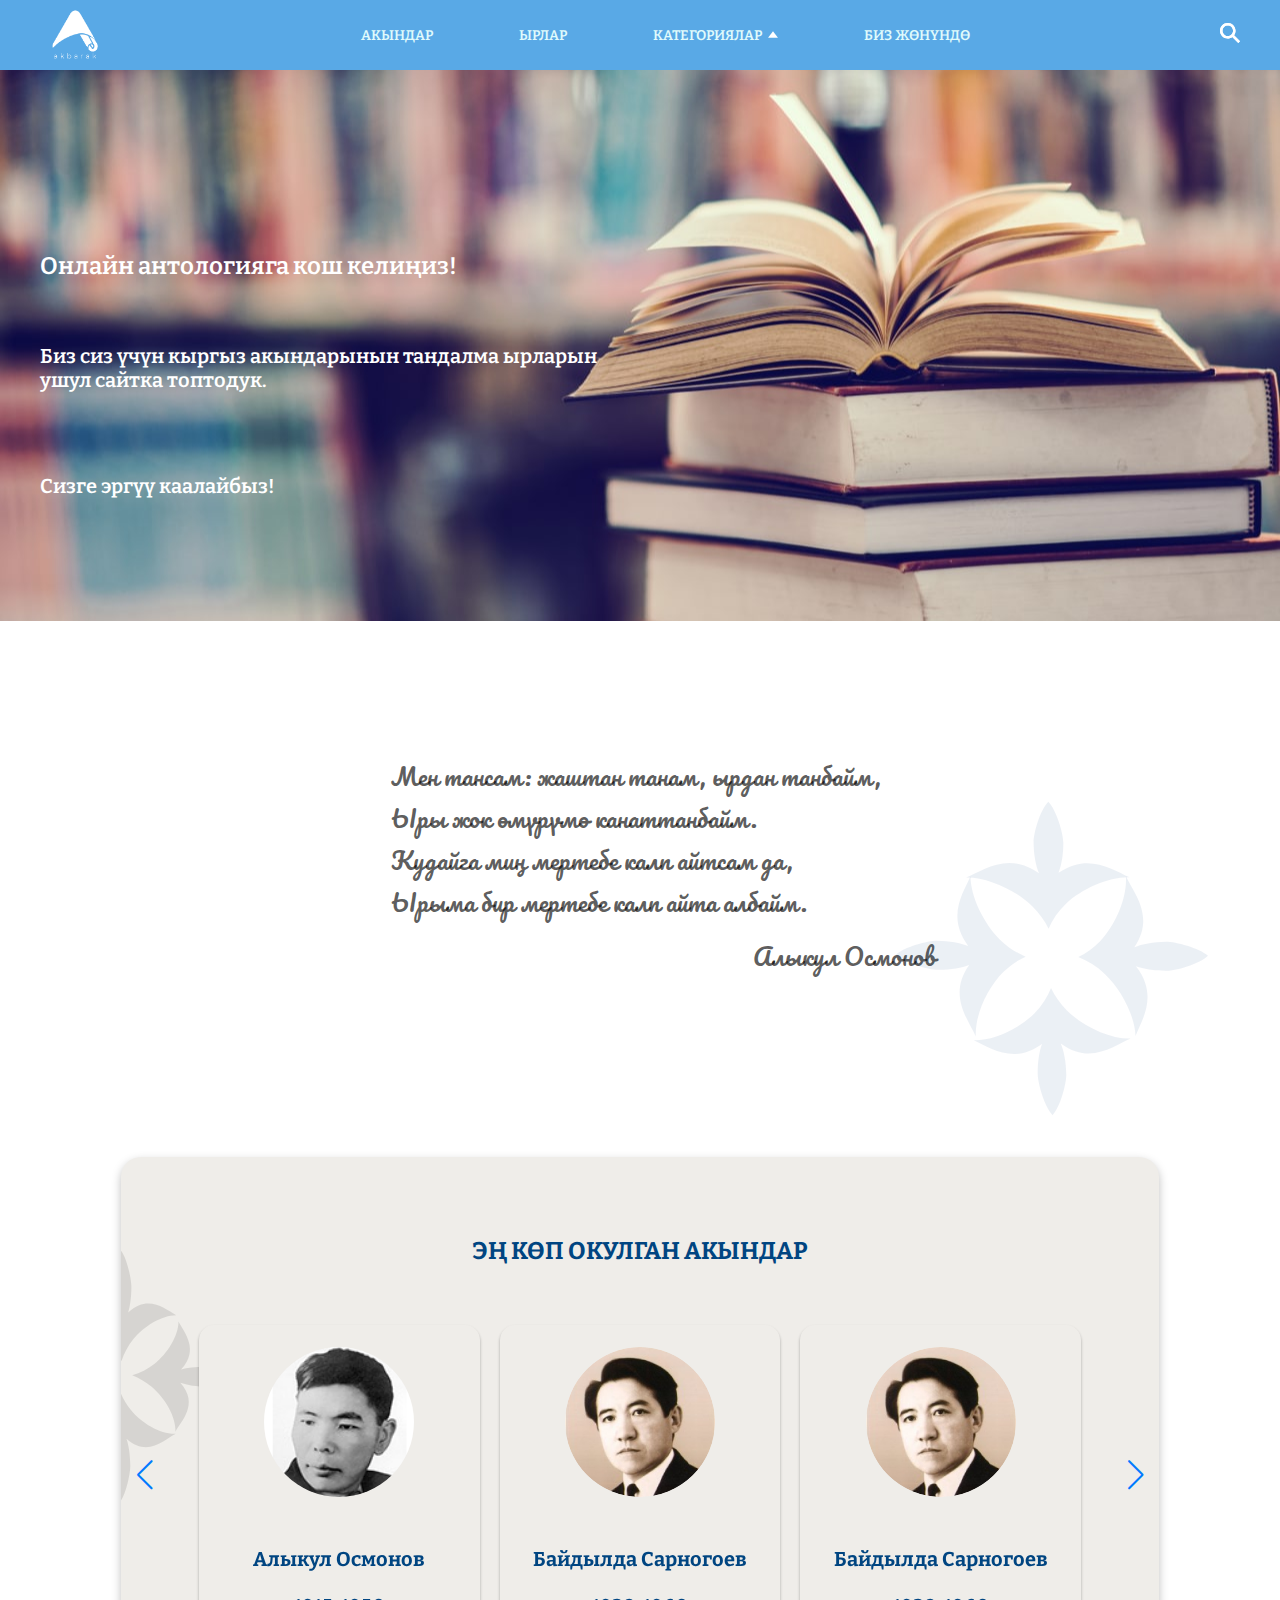
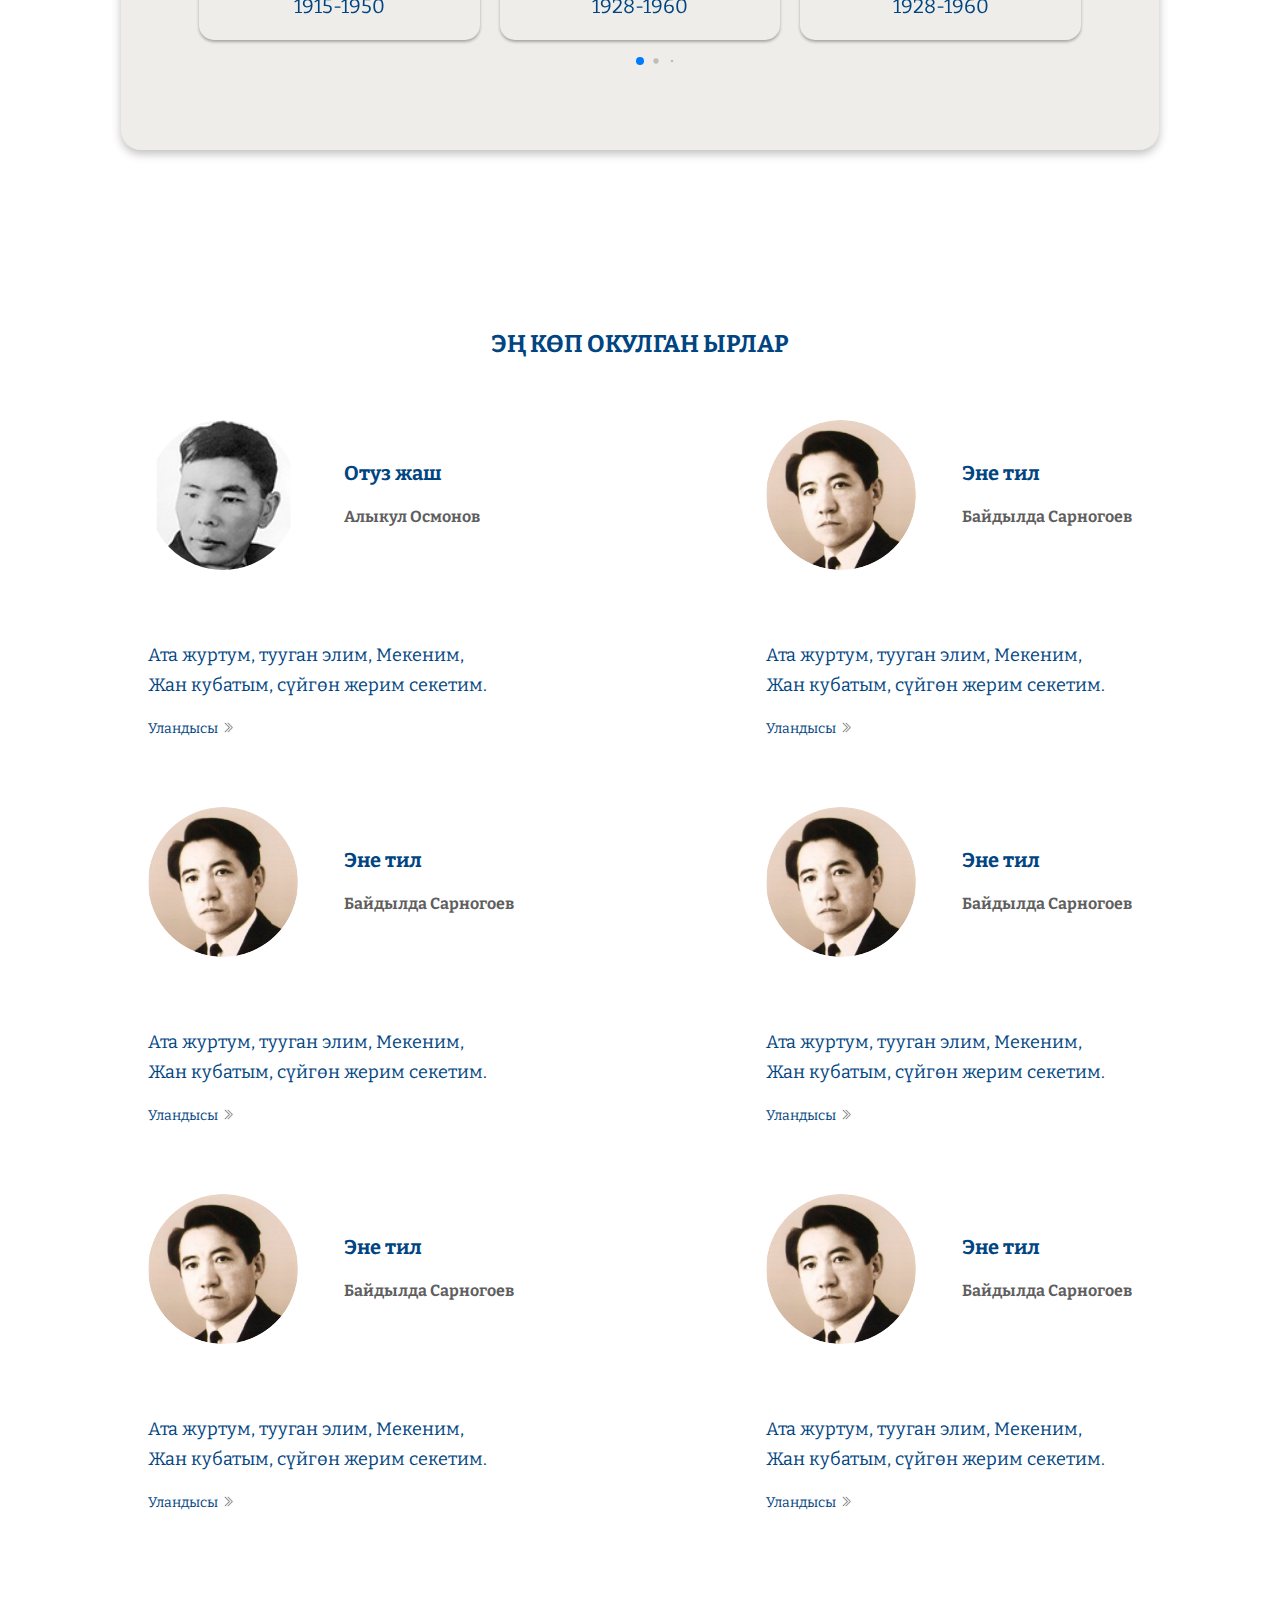
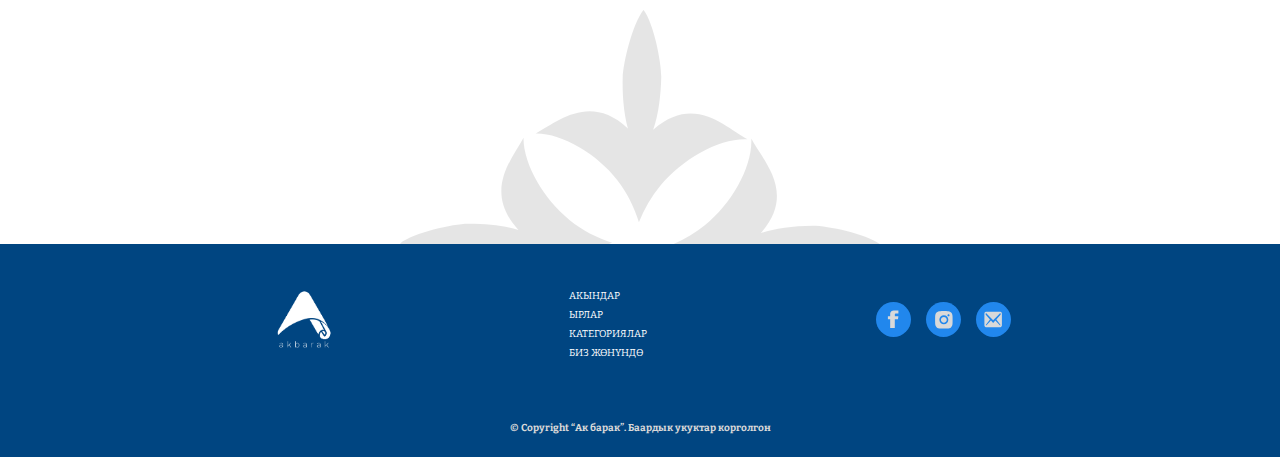
==== commit 8b813798: "feat: upgrade property display: block for profile-gallery-continue" ====
--- a/index.html
+++ b/index.html
@@ -103,10 +103,10 @@
                 <div class="topscreen-inner">                  
                     <div class="topscreen-text">
                         <div class="text">
-                            <h1  class="title">Lorem ipsum dolor sit amet, consectetur adipiscing elit. quam auctor. Pellentesque</h1>
-                            <p  class="description">Lorem ipsum dolor sit amet, consectetur adipiscing elit. quam auctor. Pellentesque</p>
+                            <h1 class="title">Онлайн антологияга кош келиңиз!</h1>
+                            <p class="description">Биз сиз үчүн кыргыз акындарынын тандалма ырларын ушул сайтка топтодук.</p>
+                            <p class="description"> Сизге эргүү каалайбыз!</p>
                         </div>
-                        <button class="btn"><a href="">Кененирээк</a></button>
                     </div> 
                 </div>   
             </div>
--- a/css/styles.min.css
+++ b/css/styles.min.css
@@ -1 +1 @@
-@import"https://fonts.googleapis.com/css2?family=Bitter:wght@400;500;600;700&display=swap";@import"https://fonts.googleapis.com/css2?family=Pacifico&display=swap";header{position:sticky;top:0;background-color:#59a9e6;z-index:10}.header-wrapper{position:relative;top:0;background-color:#59a9e6;z-index:10}.header-inner{display:-webkit-box;display:-ms-flexbox;display:flex;-webkit-box-align:center;-ms-flex-align:center;align-items:center;-webkit-box-pack:justify;-ms-flex-pack:justify;justify-content:space-between}.header-logo{position:relative;width:70px;height:70px;z-index:5;padding:5px;cursor:pointer}.header-logo img{width:100%;height:100%;-o-object-fit:fit;object-fit:fit}.nav__list{display:-webkit-box;display:-ms-flexbox;display:flex;-webkit-box-align:center;-ms-flex-align:center;align-items:center}.nav__item+.nav__item{margin-left:86px}.nav .nav__link:hover{color:#2187ed;-webkit-transition:all .3s ease;-o-transition:all .3s ease;transition:all .3s ease}.nav__link{font-weight:600;font-size:14px;line-height:29px;text-transform:uppercase;color:#e0fbfc;padding:30px 0}body.mouse .nav__list>li:hover .sub-menu{display:block}.nav__list>li:hover svg{-webkit-transition:-webkit-transform .4s ease 0s;transition:-webkit-transform .4s ease 0s;-o-transition:transform .4s ease 0s;transition:transform .4s ease 0s;transition:transform .4s ease 0s, -webkit-transform .4s ease 0s;-webkit-transform:rotate(180deg);-ms-transform:rotate(180deg);transform:rotate(180deg);fill:#e0fbfc}.nav__arrow{margin:0 0 2px 3px}.nav .sub-menu{display:none;position:absolute;top:100%;-webkit-transform:translate(-32px, 0px);-ms-transform:translate(-32px, 0px);transform:translate(-32px, 0px);z-index:4;background-color:rgba(0,69,129,.9)}.nav .sub-menu__list{-webkit-column-count:2;-moz-column-count:2;column-count:2}.nav .sub-menu li{padding:0px 12px;position:relative;z-index:auto}.nav .sub-menu__link+.nav .sub-menu__link{margin-top:14px}.nav .sub-menu__link{color:#fff;display:inline-block;font-size:.875rem;width:150px;padding:15px 51px 15px 70px;display:inline-block;padding:13px 0;text-align:center;border:1px solid rgba(122,118,118,.4);border-width:0px 0px 1px 0px}.nav .sub-menu__link:hover{background-color:rgba(242,243,245,.1);color:#2187ed}.burger{display:none}.search-btn span{content:url("../assets/icons/search.svg");position:relative}.search-close{display:none;position:absolute;top:0px;-webkit-transform:translate(-62px, 0px);-ms-transform:translate(-62px, 0px);transform:translate(-62px, 0px);background-color:rgba(0,69,129,.1);padding:28px}.search-btn span.hide{opacity:0}.search-close.show{display:block}.search-form{position:absolute;top:-113px;background-color:rgba(255,255,255,.6);width:100%;-webkit-transition:.3s;-o-transition:.3s;transition:.3s;overflow:auto}.search-form__inner{display:-webkit-box;display:-ms-flexbox;display:flex;-webkit-box-align:center;-ms-flex-align:center;align-items:center}.search-form input{width:96%;height:22px;border-style:none;margin:11px 0;background-color:rgba(0,0,0,0)}.search-form input:focus{outline:none}.search-form.input-show{top:70px}@media(max-width: 1024px){.header-logo{width:45px;height:45px}.nav__link{font-size:12px;padding:20px 0}.nav__link.parent{margin:0 8px 0 0}.nav__item+.nav__item{margin-left:60px}.nav__list>li:hover .sub-menu{display:none}.nav .sub-menu__list{-webkit-column-count:1;-moz-column-count:1;column-count:1}.nav .sub-menu__link{font-size:12px;width:153px;padding:10px 11px 10px 13px}body.touch .nav__list>li.open .sub-menu{display:block}body.touch .nav__list>li.open .nav__arrow{-webkit-transform:rotate(-180deg);-ms-transform:rotate(-180deg);transform:rotate(-180deg)}.search-btn span{width:18px;height:18px}.search-form{top:-6px}.search-form input{width:95%;padding:0 10px}.search-form.input-show{top:43px}.search-close{top:0;-webkit-transform:translate(-54px, 0px);-ms-transform:translate(-54px, 0px);transform:translate(-54px, 0px);background-color:rgba(0,69,129,.1);padding:13px}.search-close img{width:16px;height:16px;position:relative;top:3px}}@media(max-width: 768px){header{position:sticky;top:0;z-index:5}.header-logo{-webkit-box-ordinal-group:2;-ms-flex-order:1;order:1}.burger{z-index:5;display:block;position:relative;width:25px;height:20px;cursor:pointer;-webkit-box-ordinal-group:1;-ms-flex-order:0;order:0}.burger span,.burger::before,.burger::after{position:absolute;left:0;width:100%;height:10%;background-color:#fff;-webkit-transition:all .3s ease 0s;-o-transition:all .3s ease 0s;transition:all .3s ease 0s;border-radius:2px}.burger::before,.burger::after{content:""}.burger::before{top:0px}.burger::after{bottom:0px}.burger span{top:50%;-webkit-transform:scale(1) translate(0px, -50%);-ms-transform:scale(1) translate(0px, -50%);transform:scale(1) translate(0px, -50%)}.burger.active span{-webkit-transform:scale(0) translate(0px, -50%);-ms-transform:scale(0) translate(0px, -50%);transform:scale(0) translate(0px, -50%)}.burger.active::before{top:50%;-webkit-transform:rotate(-45deg) translate(0px, -50%);-ms-transform:rotate(-45deg) translate(0px, -50%);transform:rotate(-45deg) translate(0px, -50%)}.burger.active::after{top:50%;-webkit-transform:rotate(45deg) translate(0px, 50%);-ms-transform:rotate(45deg) translate(0px, 50%);transform:rotate(45deg) translate(0px, 50%)}.nav{position:fixed;top:45px;left:-100%;width:320px;height:100%;background:rgba(0,69,129,.9);color:#fff;padding:90px 0px 30px 30px;-webkit-transition:left .3s ease 0s;-o-transition:left .3s ease 0s;transition:left .3s ease 0s;overflow:auto}.nav__list{display:block}.nav__item+.nav__item{margin-left:0px}.nav__item{max-width:260px;padding:16px 0px 16px 16px;border:1px solid #7a7676;border-width:0px 0px 1px 0px}.nav__link.parent{margin:0 128px 0 0}.nav .arrow{top:241px}.nav .sub-menu{position:relative;top:0;left:115px;background-color:rgba(0,0,0,0)}.nav .sub-menu li{background-color:rgba(0,0,0,0)}.nav .sub-menu li:first-child{padding-top:0px}.nav .sub-menu li:last-child{padding-bottom:0px}.nav .sub-menu li:last-child .sub-menu__link{border-width:0px 0px 0px 0px}.nav.menu-show{left:0}.search-btn{-webkit-box-ordinal-group:3;-ms-flex-order:2;order:2}.search-form input{width:93%}.search-form img{width:18px;height:18px}}@media(max-width: 600px){.search-form input{width:91%}}@media(max-width: 500px){.search-form input{width:89%}}@media(max-width: 426px){.nav{top:43px;left:-100%;width:100%}.search-btn{width:15px;height:15px}.search-btn .search-close{top:1px;-webkit-transform:translate(-24px, 0px);-ms-transform:translate(-24px, 0px);transform:translate(-24px, 0px);background-color:rgba(0,69,129,.1);padding:11px}.search-form{top:4px}.search-form input{width:93%;margin:7px 0}.search-form input::-webkit-input-placeholder{font-size:10px}.search-form input::-moz-placeholder{font-size:10px}.search-form input:-ms-input-placeholder{font-size:10px}.search-form input::-ms-input-placeholder{font-size:10px}.search-form input::placeholder{font-size:10px}.search-form img{width:16px;height:16px}.search-form.input-show{top:43px}}@media(max-width: 360px){.search-btn .search-close{-webkit-transform:translate(-19px, 0px);-ms-transform:translate(-19px, 0px);transform:translate(-19px, 0px)}}.footer{background-color:#004581}.footer__inner{display:-webkit-box;display:-ms-flexbox;display:flex;-webkit-box-align:center;-ms-flex-align:center;align-items:center;margin:40px 0 0px 0}.footer__logo{width:70px;margin:0 auto}.footer__logo-link{text-decoration:none}.footer__logo img{width:100%}.footer__menu-link{font-size:10px;color:#fff;text-transform:uppercase}.footer .social-menu>li img{width:35px;height:35px}.footer .social-menu__item+.social-menu__item{margin-left:15px}.footer .copyright p{font-size:10px;margin-bottom:20px}@media(max-width: 768px){.footer__logo{width:50px}.footer .social-menu>li img{width:30px;height:30px}}@media(max-width: 475px){.footer__inner{-webkit-box-orient:vertical;-webkit-box-direction:normal;-ms-flex-direction:column;flex-direction:column;margin:20px 0 0px 0}.footer__logo{width:40px;margin-bottom:15px}.footer__nav{display:none}}.social-menu{max-width:22%;margin:0 auto;display:-webkit-box;display:-ms-flexbox;display:flex;-webkit-box-align:center;-ms-flex-align:center;align-items:center;-webkit-box-pack:justify;-ms-flex-pack:justify;justify-content:space-between;list-style:none}@media(max-width: 1040px){.social-menu{max-width:30%}}@media(max-width: 768px){.social-menu__item img{width:30px;height:30px}}@media(max-width: 520px){.social-menu{max-width:50%}}.copyright{font-family:"Bitter";font-style:normal;font-weight:700;font-size:20px;line-height:24px;color:#004581;text-align:center;font-size:14px;line-height:17px;color:#d9d9d9;margin-top:60px}@media(max-width: 768px){.copyright{font-size:10px;margin-top:30px}}@media(max-width: 425px){.copyright{font-size:8px;margin-top:29px}}.topscreen__wrapper{background-image:url("../assets/images/banner-bgk.jpg");background-repeat:no-repeat;background-position:center}.topscreen-inner{margin:0px 0 123px 0}.topscreen-text{width:50%;margin:182px auto 0 0}.topscreen-text .title{font-style:normal;font-weight:600;font-size:24px;line-height:29px;color:#fff}.topscreen-text .description{margin:63px 0 82px 0;font-style:normal;font-weight:600;font-size:20px;line-height:24px;color:#fff}.topscreen-text .btn{padding:14px 41px;background:#f8a324;border:none;border-radius:9px;font-family:"Bitter";font-style:normal;font-weight:600;font-size:20px;line-height:24px;color:#fff}.topscreen-text .btn a{color:#fff}@media(max-width: 768px){.topscreen-inner{margin:16px auto 100px auto}.topscreen__wrapper{background-image:url("../assets/images/banner-tablet.png");background-repeat:no-repeat;background-position:center 0px}.topscreen-text{width:60%;margin:88px auto 0 auto}.topscreen-text .title{font-style:normal;font-weight:600;line-height:29px;text-align:center}.topscreen-text .description{width:70%;margin:34px auto 50px auto;font-size:16px;text-align:center}.topscreen-text .btn{font-size:14px;padding:10px 30px;display:block;margin:0 auto}}@media(max-width: 575px){.topscreen-text .topscreen-text{width:100%}.topscreen-text .title{font-size:16px;line-height:20px}.topscreen-text .description{font-size:12px;line-height:15px}.topscreen-text .btn{font-size:14px;line-height:17px;color:#fff}}@media(max-width: 375px){.topscreen-inner{margin:16px 0 40px 0}.topscreen-text{width:100%;margin:54px auto 0 auto}.topscreen-text .title{max-width:55%;margin:0 auto;font-style:normal;font-weight:600;font-size:10px;line-height:12px;text-align:center}.topscreen-text .description{max-width:55%;margin:25px auto 25px auto;font-size:9px;line-height:11px;text-align:center}.topscreen-text .btn{padding:5px 93px;font-size:12px;line-height:14px;color:#fff;border-radius:2.63px}}@media(max-width: 320px){.topscreen-inner{margin:8px 0 27px 0}.topscreen__wrapper{background-image:url("../assets/images/small-banner.png");background-repeat:no-repeat;background-position:center 0px}.topscreen-text .btn{padding:5px 93px;font-size:12px;line-height:14px;color:#fff}}.poem .poem-inner{width:590px;margin:134px auto 100px auto}.poem__line p,.poem__author{font-family:"Pacifico",cursive;font-style:normal;font-weight:400;font-size:24px;line-height:42px;color:rgba(0,0,0,.65)}.poem__line p{position:relative;width:498px;margin:0 auto}.poem .tracery{content:url("../assets/icons/poem-line-ornament.svg");position:absolute;top:800px;-webkit-transform:translate(550px, 0px);-ms-transform:translate(550px, 0px);transform:translate(550px, 0px);width:316px;height:316px}.poem__author{text-align:right;padding:12px 0 0 0}@media(max-width: 1170px){.poem .tracery{top:800px;-webkit-transform:translate(550px, 0px);-ms-transform:translate(550px, 0px);transform:translate(550px, 0px);width:235px;height:235px}}@media(max-width: 1024px){.poem__line p,.poem__author{font-family:"Pacifico",cursive;font-style:normal;font-weight:400;font-size:20px}.poem .tracery{top:741px;-webkit-transform:translate(420px, 0px);-ms-transform:translate(420px, 0px);transform:translate(420px, 0px)}}@media(max-width: 768px){.poem .poem-inner{width:296px;margin:89px auto 40px auto}.poem__line p,.poem__author{font-size:16px;line-height:25px}.poem__line p{width:336px;margin:0 auto}.poem .tracery{top:614px;-webkit-transform:translate(280px, 0px);-ms-transform:translate(280px, 0px);transform:translate(280px, 0px);width:150px;height:150px}}@media(max-width: 600px){.tracery{display:none}}@media(max-width: 425px){.poem .poem-inner{width:260px;margin:34px auto 50px auto}.poem__line p,.poem__author{font-size:14px;line-height:21px}.poem__line p{width:326px;margin:0 auto}.poem .tracery{display:none;-webkit-transform:translate(420px, 0px);-ms-transform:translate(420px, 0px);transform:translate(420px, 0px)}}.slide{background-color:#efede9;max-width:1038px;width:100%;margin:80px auto;background:#efede9;-webkit-box-shadow:0px 4px 10px rgba(0,0,0,.25);box-shadow:0px 4px 10px rgba(0,0,0,.25);border-radius:20px;padding:30px 0px 80px 0px}.slide__inner{width:100%;margin:0px auto}.slide__tracery{content:url("../assets/icons/half-tracery.svg");position:absolute;rotate:90deg;top:1315px;-webkit-transform:translate(0px, 64px);-ms-transform:translate(0px, 64px);transform:translate(0px, 64px);width:250px}.slide-content{margin:0 73px;overflow:hidden;padding:10px 5px 30px 5px}.slide h2{font-family:"Bitter";font-style:normal;font-weight:700;font-size:24px;color:#fff;text-align:center;text-transform:uppercase;color:#004581;font-size:24px;text-transform:uppercase;padding:50px 0}.card{background:#efede9;border-radius:15px;-webkit-box-shadow:0px 2px 3px rgba(0,0,0,.3);box-shadow:0px 2px 3px rgba(0,0,0,.3)}.image-content,.card-content{display:-webkit-box;display:-ms-flexbox;display:flex;-webkit-box-orient:vertical;-webkit-box-direction:normal;-ms-flex-direction:column;flex-direction:column;-webkit-box-align:center;-ms-flex-align:center;align-items:center}.image-content{padding:22px 0 25px 0}.card-image{height:150px;width:150px;border-radius:50%}.card-image img{height:100%;width:100%;-o-object-fit:cover;object-fit:cover;border-radius:50%}.card-content{row-gap:23px;padding:25px 0 22px 0}.card-content h4{font-family:"Bitter";font-style:normal;font-weight:700;font-size:20px;line-height:24px;color:#004581;text-align:center}.card-content p{font-family:"Bitter";font-style:normal;font-weight:700;font-size:20px;line-height:24px;color:#004581;text-align:center;font-weight:400}.swiper-navBtn{color:#004581;-webkit-transition:color .3s ease;-o-transition:color .3s ease;transition:color .3s ease}.swiper-navBtn:hover{color:#59a9e6}.swiper-button-next.swiper-navBtn:after,.swiper-button-prev.swiper-navBtn:after{font-size:30px}.swiper-button-next.swiper-navBtn{top:45%}.swiper-button-prev.swiper-navBtn{top:45%}.swiper-pagination.swiper-pagination-bullets.slide-pag{bottom:5px}.swiper-pagination-horizontal.swiper-pagination-bullets.swiper-pagination-bullet{background-color:#004581}@media(max-width: 1024px){.card-content h4,.card-content p{font-size:18px}.slide h2{font-size:18px;padding:30px 0}.card-content h4,.card-content p{font-size:16px}}@media(max-width: 840px){.slide__tracery{top:1360px;-webkit-transform:translate(0px, 64px);-ms-transform:translate(0px, 64px);transform:translate(0px, 64px)}}@media(max-width: 767px){.slide{max-width:650px;width:100%;background-size:300px 300px;background-position:top -73% left -20%}.slide__inner{width:95%;margin:0px auto}.slide__tracery{rotate:180deg;top:953px;-webkit-transform:translate(-20px, 64px);-ms-transform:translate(-20px, 64px);transform:translate(-20px, 64px)}.slide-content{margin:0 32px;overflow:hidden;padding:10px 5px 30px 5px}.slide h2{font-size:18px;padding:30px 0}.card-image{height:118px;width:118px}.image-content{padding:18px 0 20px 0}.card-content{row-gap:10px;padding:20px 0 30px 0}.swiper-button-next.swiper-navBtn:after,.swiper-button-prev.swiper-navBtn:after{font-size:20px !important}.swiper-pagination.swiper-pagination-bullets.slide-pag{bottom:0px !important}}@media(max-width: 760px){.slide{background-image:none;max-width:350px}.slide__inner{width:90%;margin:0px auto}.slide__tracery{display:none}}@media(max-width: 426px){.slide{max-width:300px;width:100%;margin:50px auto;padding:30px 0px 30px 0px}.slide h2{font-size:14px;padding:20px 0}.slide-content{padding:10px 5px 42px 5px}.card-image{height:80px;width:80px}.image-content{padding:28px 0 12px 0}.card-content{row-gap:12px;padding:12px 0 42px 0}.card-content h4,.card-content p{font-size:14px}.swiper-pagination.swiper-pagination-bullets.slide-pag{bottom:20px !important}}@media(max-width: 350px){.slide__inner{width:100%}}.popular-poems h2{font-family:"Bitter";font-style:normal;font-weight:700;font-size:24px;color:#fff;text-align:center;text-transform:uppercase;color:#004581;margin:0 0 62px 0}.popular-poems__inner{margin:100px 0 0px 0}.popular-poems__gallery{display:grid;grid-template-columns:repeat(2, 1fr);-webkit-column-gap:24px;-moz-column-gap:24px;column-gap:24px;margin:0 0 99px 0}.popular-poems .gallery-card__inner{max-width:366px;display:-webkit-box;display:-ms-flexbox;display:flex;-webkit-box-align:center;-ms-flex-align:center;align-items:center;gap:46px;margin:22px auto;cursor:pointer}.popular-poems .gallery-card img{width:150px;height:150px;border-radius:50%}.popular-poems .poem-details h4,.popular-poems .poem-details p{font-family:"Bitter";font-style:normal;font-weight:700;font-size:20px;line-height:24px;color:#004581;text-align:center;line-height:28px;text-align:left}.popular-poems .poem-details h4{margin:0 0 16px 0;font-size:20px}.popular-poems .poem-details p{font-size:16px;color:rgba(0,0,0,.65)}.popular-poems__inner .section-button{z-index:5;cursor:pointer}.popular-poems .tracery{display:block;width:40%;margin:0 auto}@media(max-width: 1280px){.popular-poems__tracery{display:none}}@media(max-width: 1024px){.popular-poems{background-size:300px 300px;background-position:top 40% right 55%;background-repeat:no-repeat}.popular-poems__inner{margin:80px 0 0px 0}.popular-poems h2{font-size:18px;margin:0 0 53px 0}.popular-poems .gallery-card__inner{max-width:264px;gap:18px}.popular-poems .poem-details h4{font-size:16px;line-height:17px}.popular-poems .poem-details p{font-size:14px}.popular-poems__gallery{margin:0 0 59px 0}.popular-poems .gallery-card img{width:118px;height:118px}}@media(max-width: 767px){.popular-poems__inner{margin:80px 0 0px 0}.popular-poems__gallery{grid-template-columns:repeat(1, 1fr);margin:0 0 60px 0}}@media(max-width: 475px){.popular-poems{background-size:250px 250px;background-position:top 40% right -60%}.popular-poems h2{font-size:14px;margin:0 0 30px 0}.popular-poems .gallery-card img{width:80px;height:80px}.popular-poems .gallery-card__inner{max-width:189px;gap:23px}.popular-poems .poem-details h4{font-size:14px;margin:0 0 7px 0}.popular-poems .poem-details p{font-size:12px;line-height:12px}.popular-poems .tracery{display:none}}.section-button{padding:14px 41px;background:#f8a324;border:none;border-radius:9px;font-family:"Bitter";font-style:normal;font-weight:600;font-size:20px;line-height:24px;color:#fff;display:block;margin:0 auto;cursor:pointer}.section-button a{color:#fff}@media(max-width: 768px){.section-button{font-size:14px;line-height:17px;padding:13px 28px;margin:0 auto}}@media(max-width: 425px){.section-button{width:100%;font-size:12px;line-height:14px;padding:5px 28px;border-radius:2.63px}}.popular-poems-page__gallery{display:grid;grid-template-columns:repeat(2, 1fr);gap:70px 35px;margin:0 0 99px 0}.popular-poems-page__card-inner{-webkit-box-orient:vertical;-webkit-box-direction:normal;-ms-flex-direction:column;flex-direction:column;max-width:366px;margin:0 auto}.popular-poems-page__tracery1{position:absolute;top:-50px;right:100px}.popular-poems-page__tracery2{position:absolute;bottom:-240px;left:300px}.poem-title-block{display:-webkit-box;display:-ms-flexbox;display:flex;-webkit-box-align:center;-ms-flex-align:center;align-items:center;gap:46px;margin-bottom:40px}.poem-container{font-family:"Bitter";font-weight:400;color:#004581}.poem-container__poem{font-size:18px;line-height:30px;white-space:pre-line}.poem-container__continue{font-size:14px;margin-top:20px}.poem-container__continue::after{content:url(../assets/icons/Double-Up.svg);margin:0px 0 0 5px}.search-input{background-color:rgba(0,0,0,0);border:1px solid rgba(122,118,118,.85);margin:24px auto 0px auto}@media(max-width: 1024px){.popular-poems-page{position:relative}.popular-poems-page__tracery1{width:280px;height:280px;position:absolute;top:-20px;right:-110px}.popular-poems-page__tracery2{width:280px;height:280px;position:absolute;bottom:-120px;left:30px}.poem-container{font-family:"Bitter";font-weight:400;color:#004581}.poem-container__poem{font-size:14px;line-height:30px}.poem-container__continue{font-size:12px;margin-top:20px}.poem-container__continue::after{content:url(../assets/icons/Double-Up.svg);margin:0px 0 0 5px}}@media(max-width: 767px){.popular-poems-page .poem-title-block{display:-webkit-box;display:-ms-flexbox;display:flex;-webkit-box-align:center;-ms-flex-align:center;align-items:center;gap:30px;margin-bottom:25px}.popular-poems-page__gallery{display:grid;grid-template-columns:repeat(1, 1fr);gap:70px 35px;margin:0 0 99px 0}}@media(max-width: 475px){.popular-poems-page__card-inner{-webkit-box-orient:vertical;-webkit-box-direction:normal;-ms-flex-direction:column;flex-direction:column;max-width:300px;margin:0 auto}.popular-poems-page__tracery1{width:168px;height:168px;position:absolute;top:43px;right:0px}.popular-poems-page__tracery2{width:168px;height:168px;position:absolute;bottom:-120px;left:30px}}.poets{margin-bottom:107px}.poets__inner h2{font-family:"Bitter";font-style:normal;font-weight:700;font-size:24px;color:#fff;text-align:center;text-transform:uppercase;color:#004581;margin:100px 0 62px 0}.poets__gallery{margin:0 auto 100px auto;display:grid;grid-template-columns:auto auto auto auto;gap:40px}.poets__gallery .card{-webkit-box-shadow:none;box-shadow:none;background-color:#fff;cursor:pointer;-webkit-transition:all .3s ease;-o-transition:all .3s ease;transition:all .3s ease}.poets .card:hover{background-color:#efede9}@media(max-width: 1024px){.poets__gallery{width:598px;grid-template-columns:284px 284px}.poets h2{font-size:20px;margin:60px 0 53px 0}}@media(max-width: 767px){.poets{margin-bottom:66px}.poets__gallery{width:260px;grid-template-columns:260px;gap:40px;margin:0 auto 66px auto}}@media(max-width: 425px){.poets h2{font-size:18px;margin:60px 0 53px 0}}.profile{background-color:#f2f3f5;margin:45px 0;background-image:url("../assets/icons/tracery.svg");background-size:400px 400px;background-position:top 50% right 0%;background-repeat:no-repeat}.profile__inner{max-width:1064px;margin:18px auto}.profile__content{max-width:751px;display:-webkit-box;display:-ms-flexbox;display:flex;-webkit-box-align:center;-ms-flex-align:center;align-items:center;-webkit-box-pack:justify;-ms-flex-pack:justify;justify-content:space-between}.profile .profile-img{width:239px;height:239px;border-radius:50%}.profile .profile-img img{width:100%;height:100%;-o-object-fit:fill;object-fit:fill;border-radius:50%}.profile-date .poet-profile h4{font-family:"Bitter";font-style:normal;font-weight:700;font-size:20px;line-height:24px;color:#004581;text-align:center;font-size:24px;margin-bottom:28px;text-align:center}.profile-date .poet-profile p{font-family:"Bitter";font-style:normal;font-weight:400;font-size:24px;color:#004581;text-align:center}.profile-btn{display:-webkit-box;display:-ms-flexbox;display:flex;gap:20px;margin-top:64px}.profile-btn button{width:170px;height:45px;border-radius:15px;border-style:none;cursor:pointer}.profile-btn1 a,.profile-btn2 a{font-family:"Bitter";font-style:normal;font-weight:600;font-size:18px;color:#fff}.profile-btn1{background-color:#f8a324}.profile-btn2{background-color:#bc6c25}@media(max-width: 1170px){.profile{background-position:top 50% right -10%}}@media(max-width: 999px){.profile{background-size:280px 280px;background-position:top 50% right -10%}.profile .profile-img{height:150px;width:150px}.profile__content{max-width:586px;margin:0 auto}.profile-date .poet-profile h4{font-size:22px;margin-bottom:24px}.profile-date .poet-profile p{font-size:18px}.profile-btn{display:-webkit-box;display:-ms-flexbox;display:flex;margin-top:33px}.profile-btn button{width:143px;height:45px}.profile-btn1 a,.profile-btn2 a{font-size:16px}}@media(max-width: 767px){.profile{background-image:none}.profile__content{display:-webkit-box;display:-ms-flexbox;display:flex;-webkit-box-orient:vertical;-webkit-box-direction:normal;-ms-flex-direction:column;flex-direction:column;row-gap:24px;-webkit-box-align:center;-ms-flex-align:center;align-items:center;-webkit-box-pack:justify;-ms-flex-pack:justify;justify-content:space-between}.profile-date{width:80%}.profile-date .poet-profile h4{font-size:16px;margin-bottom:18px}.profile-date .poet-profile p{font-size:12px}.profile-btn1 a,.profile-btn2 a{font-size:12px}.profile-btn{display:-webkit-box;display:-ms-flexbox;display:flex;-webkit-box-orient:vertical;-webkit-box-direction:normal;-ms-flex-direction:column;flex-direction:column;gap:20px;margin-top:24px}.profile-btn button{width:100%;height:24px;border-radius:3px}}.profile-gallery{margin-bottom:100px}.profile-gallery__wrapper{display:grid;grid-template-columns:48.8% 48.8%;gap:20px;margin-bottom:100px}.profile-gallery__card:hover{background:#f4f5f6;border-radius:20px}.profile-gallery__card{padding:39px 68px;cursor:pointer}.profile-gallery__card-details{max-width:450px}.profile-gallery__card-details h4{font-family:"Bitter";font-style:normal;font-weight:700;font-size:20px;line-height:24px;color:#004581;text-align:center;font-weight:500;font-size:22px;color:#2187ed;text-align:center}.profile-gallery__card-details p{font-family:"Bitter";font-weight:400;color:#004581;font-size:18px;line-height:30px;display:table;margin:0 auto;white-space:pre-line}@media(max-width: 1170px){.profile-gallery__card-detail{display:-webkit-box;display:-ms-flexbox;display:flex;-webkit-box-orient:vertical;-webkit-box-direction:normal;-ms-flex-direction:column;flex-direction:column;row-gap:23px}.profile-gallery__card{padding:59px 0px}.profile-gallery__card-details h4{font-size:20px}.profile-gallery__card-details p{font-size:18px}}@media(max-width: 768px){.profile-gallery{margin-bottom:66px}.profile-gallery__wrapper{margin-bottom:66px}.profile-gallery__card-detail img{width:118px;height:118px}.profile-gallery__card{padding:18px 17px}}@media(max-width: 600px){.profile-gallery{margin-bottom:50px}.profile-gallery__wrapper{width:60%;display:grid;grid-template-columns:auto;gap:20px;margin:0 auto 50px auto}.profile-gallery__card-details h4{font-size:14px}.profile-gallery__card-details p{font-size:12px;line-height:25px}}@media(max-width: 600px){.profile-gallery__wrapper{width:70%}}.poem-block__wrapper{display:-webkit-box;display:-ms-flexbox;display:flex}.poem-block__inner{width:80%;margin:0 auto}.poem-block h4{font-family:"Bitter";font-style:normal;font-weight:700;font-size:24px;color:#fff;text-align:center;text-transform:uppercase;color:#004581;text-transform:capitalize}.poem-block h4:nth-last-child(2){margin:28px 0px 50px 0px}.poem-block pre{font-family:"Bitter";font-style:normal;font-weight:700;font-size:20px;line-height:24px;color:#004581;text-align:center;font-weight:400;color:#004581;font-size:20px;line-height:40px;text-transform:normal;text-align:left;display:-webkit-box;display:-ms-flexbox;display:flex;-webkit-box-pack:center;-ms-flex-pack:center;justify-content:center}@media(max-width: 768px){.poem-block h4{font-size:22px}.poem-block pre{font-size:18px;line-height:30px}}.poet-life__wrapper{display:-webkit-box;display:-ms-flexbox;display:flex}.poet-life__inner{width:80%;margin:0 auto 100px auto}.poet-life h4{font-family:"Bitter";font-style:normal;font-weight:700;font-size:24px;color:#fff;text-align:center;text-transform:uppercase;color:#004581;text-transform:uppercase}.poet-life h4:nth-last-child(2){margin:28px 0px 50px 0px}.poet-life__description p{font-family:"Bitter";font-style:normal;font-weight:700;font-size:20px;line-height:24px;color:#004581;text-align:center;font-weight:400;color:#004581;font-size:20px;line-height:40px;text-transform:normal;text-align:left;display:-webkit-box;display:-ms-flexbox;display:flex;-webkit-box-pack:center;-ms-flex-pack:center;justify-content:center;margin-top:30px}.poet-life p+p{margin-top:30px}@media(max-width: 999px){.poet-life__inner{margin:0 auto 50px auto}.poet-life .profile-img{width:150px;height:150px;border-radius:50%}.poet-life .profile-img img{width:100%;height:100%;-o-object-fit:fill;object-fit:fill}.poet-life h4{font-size:18px}.poet-life__description p{font-size:16px;line-height:40px}}@media(max-width: 767px){.poet-life h4{font-size:16px}.poet-life__description p{font-size:14px;line-height:25px}.poet-life p+p{margin-top:15px}}.sticky-block{margin-top:110px;cursor:pointer}.sticky-block__comment{margin-bottom:17px}.sticky-block img{width:50px;height:50px}@media(max-width: 768px){.sticky-block img{width:40px;height:40px}}@media(max-width: 600px){.sticky-block img{width:30px;height:30px}.sticky-block__comment{margin-bottom:10px}}.search-result{display:-webkit-box;display:-ms-flexbox;display:flex;-webkit-box-orient:vertical;-webkit-box-direction:normal;-ms-flex-direction:column;flex-direction:column;margin-top:50px}.search-result label{font-family:"Bitter";font-style:normal;font-weight:700;font-size:20px;line-height:24px;color:#004581;text-align:center;text-align:left;color:rgba(0,69,129,.35);margin-bottom:14px}.search-result__input{display:-webkit-box;display:-ms-flexbox;display:flex;-webkit-box-align:center;-ms-flex-align:center;align-items:center;border:1px solid #d9d9d9;padding:10px 25px;margin-bottom:50px}.search-result__input input{width:100%;border:none}.search-result__input input:focus{outline:none}.search-result__input img.hide{display:none}.search-result__date{margin-bottom:100px}.tab-btns{margin-bottom:48px}.tab-btns .tab-btn{font-family:"Bitter";font-style:normal;font-weight:700;font-size:20px;line-height:24px;color:#004581;text-align:center;font-size:20px;width:210px;height:54px;border:1px solid #d9d9d9;border-radius:15px;background-color:rgba(0,0,0,0)}.tab-btns .tab-btn+.tab-btn{margin-left:77px}.tab-btns .tab-btn.active{background-color:#d9d9d9}.show{display:block}.hide{display:none}.search-list{width:93%;margin:0 auto}.search-list ul{margin-bottom:80px}.search-list__item{width:40%;list-style-type:disc;font-size:20px;color:#004581}.search-list__item+.search-list__item{margin-top:50px}.search-list__item h5,.search-list__item p,.search-list__item h6{font-family:"Bitter";font-style:normal;font-weight:700;font-size:20px;line-height:24px;color:#004581;text-align:center;text-align:left}.search-list__item h5{font-size:18px;font-weight:500;text-transform:uppercase}.search-list__item p{font-weight:400;font-size:18px;margin:10px 0px}.search-list__item h6{font-size:14px}@media(max-width: 768px){.search-result label{font-size:18px}.tab-btns{margin-bottom:48px}.tab-btns .tab-btn{font-size:16px;width:143px;height:45px}.search-list{width:93%;margin:0 auto}.search-list ul{margin-bottom:80px}.search-list__item{width:80%;list-style-type:disc;font-size:20px;color:#004581}.search-list__item h5{font-size:16px;font-weight:500;text-transform:uppercase}.search-list__item p{font-weight:400;font-size:16px;margin:10px 0px}.search-list__item h6{font-size:14px}}@media(max-width: 600px){.search-result label{font-size:16px}.search-result__input img{width:15px;height:15px}.tab-btns{margin-bottom:48px;text-align:center}.tab-btns .tab-btn{font-size:14px;width:143px;height:45px}.search-list ul{margin-bottom:80px}.search-list__item{width:80%;list-style-type:disc;font-size:20px;color:#004581}.search-list__item h5{font-size:14px;font-weight:500;text-transform:uppercase}.search-list__item p{font-weight:400;font-size:14px;margin:10px 0px}.search-list__item h6{font-size:12px}}@media(max-width: 475px){.tab-btns .tab-btn{font-size:14px;width:120px;height:35px;border-radius:10px}.tab-btns .tab-btn+.tab-btn{margin-left:10px}}.hidden{display:none}.pagination-container{display:-webkit-box;display:-ms-flexbox;display:flex;-webkit-box-align:center;-ms-flex-align:center;align-items:center;-webkit-box-pack:center;-ms-flex-pack:center;justify-content:center}.pagination-number{font-size:1.5rem;background-color:rgba(0,0,0,0);border:none;margin:.25rem .5rem;cursor:pointer;height:2.5rem;width:2.5rem;border-radius:50%;color:#004581}.pagination-button{border:none;margin:.25rem .25rem;cursor:pointer;height:2.5rem;width:2.5rem;border-radius:50%;background:rgba(0,0,0,0)}.pagination-button:hover,.pagination-number:hover{background:#d9d9d9}.disabled:hover{background:rgba(0,0,0,0)}.pagination-button svg.disable{opacity:.3}.pagination-button img{vertical-align:middle}.pagination-number.active{color:#fff;background:#004581;border-radius:50%}@media(max-width: 768px){.pagination-number{font-size:1.3rem;height:2rem;width:2rem}.pagination-button{border:none;margin:.25rem .25rem;cursor:pointer;height:2rem;width:2rem;border-radius:50%;background:#d9d9d9}.pagination-button svg{height:19.5px;width:8.03px}}@media(max-width: 425px){.pagination-number{font-size:.8rem}.pagination-button{border:none;margin:.25rem .25rem;cursor:pointer;height:1.5rem;width:1.5rem;border-radius:50%;background:#d9d9d9}.pagination-button svg{height:15.5px;width:3.43px}}.about__inner{width:91%;margin:100px auto 0px auto;position:relative;z-index:-1}.about h2{font-family:"Bitter";font-style:normal;font-weight:700;font-size:24px;color:#fff;text-align:center;text-transform:uppercase;color:#004581;margin-bottom:68px;position:relative}.about__descrip{margin-bottom:250px}.about__descrip p{font-family:"Bitter";font-style:normal;font-weight:700;font-size:20px;line-height:24px;color:#004581;text-align:center;font-weight:400;font-size:20px;text-align:left;line-height:35px}.about__descrip p+p{margin-top:30px}.about__tracery{content:url("../assets/icons/half-tracery.svg");position:relative;top:0px;width:489px;margin:0 auto}@media(max-width: 999px){.about h2{font-size:18px;margin-bottom:49px}.about__descrip p{font-size:16px;line-height:30px}.about p+p{margin-top:25px}}@media(max-width: 425px){.about__inner{margin:50px 20px 350px 20px}.about h2{font-size:16px;margin-bottom:25px}.about__descrip p{font-size:14px;line-height:25px}.about p+p{margin-top:20px}}.modal{position:fixed;top:0;left:0;width:100%;height:100%;overflow:hidden;background-color:rgba(0,0,0,.5);display:none;z-index:3}.modal__dialog{max-width:560px;margin:120px auto}.modal__content{position:relative;width:100%;background-color:#fff;padding:30px;border-radius:10px}.modal .share{display:-webkit-box;display:-ms-flexbox;display:flex;-webkit-box-pack:justify;-ms-flex-pack:justify;justify-content:space-between;-webkit-box-align:center;-ms-flex-align:center;align-items:center}.modal .share p{font-family:"Bitter";font-style:normal;font-weight:700;font-size:20px;line-height:24px;color:#004581;text-align:center;font-size:22px;font-weight:600}.modal .social-media-block{width:60%;margin:40px auto;display:-webkit-box;display:-ms-flexbox;display:flex;-webkit-box-pack:justify;-ms-flex-pack:justify;justify-content:space-between;padding:30px;border:1px solid rgba(0,69,129,.35);border-radius:10px}.modal .social-media-block img{width:50px;height:50px}.modal .share-site-link{position:relative;width:80%;margin:0 auto 20px auto;display:-webkit-box;display:-ms-flexbox;display:flex;-webkit-box-align:center;-ms-flex-align:center;align-items:center;-webkit-box-pack:justify;-ms-flex-pack:justify;justify-content:space-between;border:1px solid rgba(0,69,129,.35);border-radius:10px;padding:10px 20px}.modal .share-site-link input{font-size:20px;border:none}.modal .share-site-link input:focus{outline:none}.modal .copy-popup{position:absolute;top:295px;-webkit-transform:translate(400px, 0px);-ms-transform:translate(400px, 0px);transform:translate(400px, 0px);width:20%;background-color:#59a9e6;border-radius:3px;display:none}.modal .copy-popup p{font-family:"Bitter";font-style:normal;font-weight:700;font-size:20px;line-height:24px;color:#004581;text-align:center;font-size:14px;font-weight:400;color:#000;margin:5px 0px;text-align:center}.modal .copy-popup.show{display:block}.modal.show{display:block}@media(max-width: 768px){.modal__dialog{max-width:450px;margin:120px auto}.modal .share p{font-size:18px}.modal .social-media-block{width:60%}.modal .social-media-block img{width:40px;height:40px}.modal .share-site-link input{font-size:16px}}@media(max-width: 600px){.modal__dialog{max-width:300px;margin:120px auto}.modal__content{padding:15px}.modal .share p{font-size:14px}.modal .social-media-block{width:60%;margin:20px auto;padding:15px}.modal .social-media-block img{width:30px;height:30px}.modal .share-site-link input{font-size:12px}}.comment__wrapper{margin:40px 0 80px 0px;padding-left:20px}.comment__form{width:80%}.comment__name{width:50%;height:40px;font-family:"Bitter";text-align:left;padding:0 10px;border:.935156px solid rgba(0,69,129,.35)}.comment__name:focus{outline:none}.comment__body{margin:21px 0;width:100%;padding:10px;font-family:"Bitter";border:.935156px solid rgba(0,69,129,.35);text-align:left;resize:none}.comment__body::-webkit-input-placeholder{font-family:"Bitter"}.comment__body::-moz-placeholder{font-family:"Bitter"}.comment__body:-ms-input-placeholder{font-family:"Bitter"}.comment__body::-ms-input-placeholder{font-family:"Bitter"}.comment__body::placeholder{font-family:"Bitter"}.comment__body:focus{outline:none}.comment__submit{display:block;margin-left:auto;font-family:"Bitter";font-style:normal;font-weight:700;font-size:20px;line-height:24px;color:#004581;text-align:center;font-size:16px;color:#fff;padding:14px 41px;background-color:#f8a324;border-radius:8px;border:rgba(0,0,0,0)}.comment__counter{font-family:"Bitter";font-style:normal;font-weight:700;font-size:20px;line-height:24px;color:#004581;text-align:center;font-weight:400;font-size:14px;color:rgba(0,69,129,.55);text-align:left;margin-bottom:10px}.comment hr{border:1px solid #f8a324}.comment__field{margin:30px 0px 0px 0px;padding-left:25px}.comment__field-name{font-family:"Bitter";font-style:normal;font-weight:700;font-size:20px;line-height:24px;color:#004581;text-align:center;font-weight:600;font-size:14px;text-align:left}.comment__field-body{font-family:"Bitter";font-style:normal;font-weight:700;font-size:20px;line-height:24px;color:#004581;text-align:center;font-weight:400;font-size:14px;text-align:left;margin:0px 0px 10px 0px}.comment .feedback-group{width:20%;display:-webkit-box;display:-ms-flexbox;display:flex;-webkit-box-align:center;-ms-flex-align:center;align-items:center;-webkit-box-pack:justify;-ms-flex-pack:justify;justify-content:space-between}.comment .feedback-group p{font-family:"Bitter";font-size:12px;color:#004581}.comment .feedback-group .like-group{display:-webkit-box;display:-ms-flexbox;display:flex;gap:15px}.comment .feedback-group .like-item,.comment .feedback-group .dislike-item{display:-webkit-box;display:-ms-flexbox;display:flex;-webkit-box-align:center;-ms-flex-align:center;align-items:center;gap:5px}.comment .feedback-group .reply{font-family:"Bitter";font-style:normal;font-weight:700;font-size:20px;line-height:24px;color:#004581;text-align:center;font-weight:400;font-size:12px;color:rgba(0,69,129,.55)}.comment .child-list-item{padding:40px 20px 0px 0px}.comment__list-child{padding:20px 0px 0px 40px}@media(max-width: 768px){.comment__form{width:90%;margin-bottom:20px}.comment__submit{font-size:14px;padding:12px 30px}.comment__counter{font-size:12px}.comment__name::-webkit-input-placeholder{font-size:12px}.comment__name::-moz-placeholder{font-size:12px}.comment__name:-ms-input-placeholder{font-size:12px}.comment__name::-ms-input-placeholder{font-size:12px}.comment__name::placeholder{font-size:12px}.comment__body::-webkit-input-placeholder{font-size:12px}.comment__body::-moz-placeholder{font-size:12px}.comment__body:-ms-input-placeholder{font-size:12px}.comment__body::-ms-input-placeholder{font-size:12px}.comment__body::placeholder{font-size:12px}.comment__field-name{font-size:12px}.comment__field-body{font-size:12px}.comment .feedback-group{width:30%;display:-webkit-box;display:-ms-flexbox;display:flex;-webkit-box-align:center;-ms-flex-align:center;align-items:center;-webkit-box-pack:justify;-ms-flex-pack:justify;justify-content:space-between}.comment .feedback-group p{font-family:"Bitter";font-size:12px;color:#004581}.comment .feedback-group .like-group{display:-webkit-box;display:-ms-flexbox;display:flex;gap:15px}.comment .feedback-group .like-item,.comment .feedback-group .dislike-item{display:-webkit-box;display:-ms-flexbox;display:flex;-webkit-box-align:center;-ms-flex-align:center;align-items:center;gap:5px}.comment .feedback-group .reply{font-family:"Bitter";font-style:normal;font-weight:700;font-size:20px;line-height:24px;color:#004581;text-align:center;font-weight:400;font-size:12px;color:rgba(0,69,129,.55)}.comment .child-list-item{padding:20px 20px 0px 0px}}@media(max-width: 600px){.comment__form{width:100%;margin-bottom:20px}.comment__submit{display:block;margin-left:none;margin:0 auto;font-family:"Bitter";font-style:normal;font-weight:700;font-size:20px;line-height:24px;color:#004581;text-align:center;font-size:12px;width:100%;height:24px;color:#fff;padding:0px 0px;background-color:#f8a324;border-radius:8px;border:rgba(0,0,0,0)}.comment .feedback-group{width:50%}.comment .feedback-group p{font-size:10px}}@media(max-width: 425px){.comment__counter{font-size:10px}.comment__name::-webkit-input-placeholder{font-size:10px}.comment__name::-moz-placeholder{font-size:10px}.comment__name:-ms-input-placeholder{font-size:10px}.comment__name::-ms-input-placeholder{font-size:10px}.comment__name::placeholder{font-size:10px}.comment__body::-webkit-input-placeholder{font-size:10px}.comment__body::-moz-placeholder{font-size:10px}.comment__body:-ms-input-placeholder{font-size:10px}.comment__body::-ms-input-placeholder{font-size:10px}.comment__body::placeholder{font-size:10px}.comment .feedback-group{width:70%}.comment .feedback-group p{font-size:10px}}.category__inner{margin:100px 0}.category .btns-list{display:-webkit-box;display:-ms-flexbox;display:flex;-ms-flex-wrap:wrap;flex-wrap:wrap;row-gap:20px;font-family:"Bitter";font-weight:600;line-height:19px;color:#004581;text-align:center;margin:60px 0}.category .btns-list__item{display:-webkit-box;display:-ms-flexbox;display:flex;-webkit-box-orient:vertical;-webkit-box-direction:normal;-ms-flex-direction:column;flex-direction:column;font-size:16px;color:#004581;padding:8px 15px;border:1px solid #d9d9d9;border-radius:15px;margin-left:15px}.category .btns-list__item span{font-size:12px}.category .btns-list__item.active{background-color:#d9d9d9}.category .category-cards__gallery{display:grid;grid-template-columns:repeat(2, 1fr);-webkit-column-gap:24px;-moz-column-gap:24px;column-gap:24px;margin:0 0 99px 0;row-gap:55px}.category .gallery-card__inner{max-width:366px;display:-webkit-box;display:-ms-flexbox;display:flex;-webkit-box-align:center;-ms-flex-align:center;align-items:center;gap:46px;margin:22px auto;cursor:pointer}.category .gallery-card img{width:150px;height:150px;border-radius:50%}.category .poem-details h4,.category .poem-details p{font-family:"Bitter";font-style:normal;font-weight:700;font-size:20px;line-height:24px;color:#004581;text-align:center;line-height:28px;text-align:left}.category .poem-details h4{margin:0 0 16px 0;font-size:20px}.category .poem-details p{font-size:16px;color:rgba(0,0,0,.65)}.category .profile-gallery__card-details{margin:0 auto}.category .profile-gallery__card-details p{font-size:18px}@media(max-width: 1024px){.category__inner{margin:80px 0}.category .gallery-card img{width:118px;height:118px}.category .poem-details h4{margin:0 0 5px 0;font-size:16px}.category .poem-details p{font-size:14px;color:rgba(0,0,0,.65)}}@media(max-width: 767px){.category__inner{margin:60px 0}.category .btns-list{row-gap:15px;line-height:15px;margin:60px 0}.category .btns-list__item{display:-webkit-box;display:-ms-flexbox;display:flex;-webkit-box-orient:vertical;-webkit-box-direction:normal;-ms-flex-direction:column;flex-direction:column;font-size:14px;color:#004581;padding:8px 15px;margin-left:15px}.category .btns-list__item span{font-size:10px}.category .category-cards__gallery{display:grid;grid-template-columns:repeat(1, 1fr);gap:70px 35px;margin:60px 0 99px 0}}@media(max-width: 475px){.category .gallery-card__inner{max-width:189px;gap:23px}.category .gallery-card img{width:80px;height:80px;border-radius:50%}.category .poem-details h4{margin:0 0 0px 0;font-size:14px}.category .poem-details p{font-size:12px}}.poem-page{margin-top:60px}*,*::after,*::before{margin:0;padding:0;-webkit-box-sizing:border-box;box-sizing:border-box}body{font-family:"Bitter",serif;font-size:16px;background-color:#fff;overflow-x:hidden}body.lock{overflow:hidden}.container{max-width:1280px;margin:0 auto;padding:0 40px;overflow:hidden}@media(max-width: 1024px){.container{max-width:1024px;margin:0 auto;padding:0 30px}}@media(max-width: 768px){.container{max-width:768px;margin:0 auto;padding:0 30px}}a{text-decoration:none}ul{list-style:none}.one_not_found{margin:50px;text-align:center}+@import"https://fonts.googleapis.com/css2?family=Bitter:wght@400;500;600;700&display=swap";@import"https://fonts.googleapis.com/css2?family=Pacifico&display=swap";header{position:sticky;top:0;background-color:#59a9e6;z-index:10}.header-wrapper{position:relative;top:0;background-color:#59a9e6;z-index:10}.header-inner{display:-webkit-box;display:-ms-flexbox;display:flex;-webkit-box-align:center;-ms-flex-align:center;align-items:center;-webkit-box-pack:justify;-ms-flex-pack:justify;justify-content:space-between}.header-logo{position:relative;width:70px;height:70px;z-index:5;padding:5px;cursor:pointer}.header-logo img{width:100%;height:100%;-o-object-fit:fit;object-fit:fit}.nav__list{display:-webkit-box;display:-ms-flexbox;display:flex;-webkit-box-align:center;-ms-flex-align:center;align-items:center}.nav__item+.nav__item{margin-left:86px}.nav .nav__link:hover{color:#2187ed;-webkit-transition:all .3s ease;-o-transition:all .3s ease;transition:all .3s ease}.nav__link{font-weight:600;font-size:14px;line-height:29px;text-transform:uppercase;color:#e0fbfc;padding:30px 0}body.mouse .nav__list>li:hover .sub-menu{display:block}.nav__list>li:hover svg{-webkit-transition:-webkit-transform .4s ease 0s;transition:-webkit-transform .4s ease 0s;-o-transition:transform .4s ease 0s;transition:transform .4s ease 0s;transition:transform .4s ease 0s, -webkit-transform .4s ease 0s;-webkit-transform:rotate(180deg);-ms-transform:rotate(180deg);transform:rotate(180deg);fill:#e0fbfc}.nav__arrow{margin:0 0 2px 3px}.nav .sub-menu{display:none;position:absolute;top:100%;-webkit-transform:translate(-32px, 0px);-ms-transform:translate(-32px, 0px);transform:translate(-32px, 0px);z-index:4;background-color:rgba(0,69,129,.9)}.nav .sub-menu__list{-webkit-column-count:2;-moz-column-count:2;column-count:2}.nav .sub-menu li{padding:0px 12px;position:relative;z-index:auto}.nav .sub-menu__link+.nav .sub-menu__link{margin-top:14px}.nav .sub-menu__link{color:#fff;display:inline-block;font-size:.875rem;width:150px;padding:15px 51px 15px 70px;display:inline-block;padding:13px 0;text-align:center;border:1px solid rgba(122,118,118,.4);border-width:0px 0px 1px 0px}.nav .sub-menu__link:hover{background-color:rgba(242,243,245,.1);color:#2187ed}.burger{display:none}.search-btn span{content:url("../assets/icons/search.svg");position:relative}.search-close{display:none;position:absolute;top:0px;-webkit-transform:translate(-62px, 0px);-ms-transform:translate(-62px, 0px);transform:translate(-62px, 0px);background-color:rgba(0,69,129,.1);padding:28px}.search-btn span.hide{opacity:0}.search-close.show{display:block}.search-form{position:absolute;top:-113px;background-color:rgba(255,255,255,.6);width:100%;-webkit-transition:.3s;-o-transition:.3s;transition:.3s;overflow:auto}.search-form__inner{display:-webkit-box;display:-ms-flexbox;display:flex;-webkit-box-align:center;-ms-flex-align:center;align-items:center}.search-form input{width:96%;height:22px;border-style:none;margin:11px 0;background-color:rgba(0,0,0,0)}.search-form input:focus{outline:none}.search-form.input-show{top:70px}@media(max-width: 1024px){.header-logo{width:45px;height:45px}.nav__link{font-size:12px;padding:20px 0}.nav__link.parent{margin:0 8px 0 0}.nav__item+.nav__item{margin-left:60px}.nav__list>li:hover .sub-menu{display:none}.nav .sub-menu__list{-webkit-column-count:1;-moz-column-count:1;column-count:1}.nav .sub-menu__link{font-size:12px;width:153px;padding:10px 11px 10px 13px}body.touch .nav__list>li.open .sub-menu{display:block}body.touch .nav__list>li.open .nav__arrow{-webkit-transform:rotate(-180deg);-ms-transform:rotate(-180deg);transform:rotate(-180deg)}.search-btn span{width:18px;height:18px}.search-form{top:-6px}.search-form input{width:95%;padding:0 10px}.search-form.input-show{top:43px}.search-close{top:0;-webkit-transform:translate(-54px, 0px);-ms-transform:translate(-54px, 0px);transform:translate(-54px, 0px);background-color:rgba(0,69,129,.1);padding:13px}.search-close img{width:16px;height:16px;position:relative;top:3px}}@media(max-width: 768px){header{position:sticky;top:0;z-index:5}.header-logo{-webkit-box-ordinal-group:2;-ms-flex-order:1;order:1}.burger{z-index:5;display:block;position:relative;width:25px;height:20px;cursor:pointer;-webkit-box-ordinal-group:1;-ms-flex-order:0;order:0}.burger span,.burger::before,.burger::after{position:absolute;left:0;width:100%;height:10%;background-color:#fff;-webkit-transition:all .3s ease 0s;-o-transition:all .3s ease 0s;transition:all .3s ease 0s;border-radius:2px}.burger::before,.burger::after{content:""}.burger::before{top:0px}.burger::after{bottom:0px}.burger span{top:50%;-webkit-transform:scale(1) translate(0px, -50%);-ms-transform:scale(1) translate(0px, -50%);transform:scale(1) translate(0px, -50%)}.burger.active span{-webkit-transform:scale(0) translate(0px, -50%);-ms-transform:scale(0) translate(0px, -50%);transform:scale(0) translate(0px, -50%)}.burger.active::before{top:50%;-webkit-transform:rotate(-45deg) translate(0px, -50%);-ms-transform:rotate(-45deg) translate(0px, -50%);transform:rotate(-45deg) translate(0px, -50%)}.burger.active::after{top:50%;-webkit-transform:rotate(45deg) translate(0px, 50%);-ms-transform:rotate(45deg) translate(0px, 50%);transform:rotate(45deg) translate(0px, 50%)}.nav{position:fixed;top:45px;left:-100%;width:320px;height:100%;background:rgba(0,69,129,.9);color:#fff;padding:90px 0px 30px 30px;-webkit-transition:left .3s ease 0s;-o-transition:left .3s ease 0s;transition:left .3s ease 0s;overflow:auto}.nav__list{display:block}.nav__item+.nav__item{margin-left:0px}.nav__item{max-width:260px;padding:16px 0px 16px 16px;border:1px solid #7a7676;border-width:0px 0px 1px 0px}.nav__link.parent{margin:0 128px 0 0}.nav .arrow{top:241px}.nav .sub-menu{position:relative;top:0;left:115px;background-color:rgba(0,0,0,0)}.nav .sub-menu li{background-color:rgba(0,0,0,0)}.nav .sub-menu li:first-child{padding-top:0px}.nav .sub-menu li:last-child{padding-bottom:0px}.nav .sub-menu li:last-child .sub-menu__link{border-width:0px 0px 0px 0px}.nav.menu-show{left:0}.search-btn{-webkit-box-ordinal-group:3;-ms-flex-order:2;order:2}.search-form input{width:93%}.search-form img{width:18px;height:18px}}@media(max-width: 600px){.search-form input{width:91%}}@media(max-width: 500px){.search-form input{width:89%}}@media(max-width: 426px){.nav{top:43px;left:-100%;width:100%}.search-btn{width:15px;height:15px}.search-btn .search-close{top:1px;-webkit-transform:translate(-24px, 0px);-ms-transform:translate(-24px, 0px);transform:translate(-24px, 0px);background-color:rgba(0,69,129,.1);padding:11px}.search-form{top:4px}.search-form input{width:93%;margin:7px 0}.search-form input::-webkit-input-placeholder{font-size:10px}.search-form input::-moz-placeholder{font-size:10px}.search-form input:-ms-input-placeholder{font-size:10px}.search-form input::-ms-input-placeholder{font-size:10px}.search-form input::placeholder{font-size:10px}.search-form img{width:16px;height:16px}.search-form.input-show{top:43px}}@media(max-width: 360px){.search-btn .search-close{-webkit-transform:translate(-19px, 0px);-ms-transform:translate(-19px, 0px);transform:translate(-19px, 0px)}}.footer{background-color:#004581}.footer__inner{display:-webkit-box;display:-ms-flexbox;display:flex;-webkit-box-align:center;-ms-flex-align:center;align-items:center;margin:40px 0 0px 0}.footer__logo{width:70px;margin:0 auto}.footer__logo-link{text-decoration:none}.footer__logo img{width:100%}.footer__menu-link{font-size:10px;color:#fff;text-transform:uppercase}.footer .social-menu>li img{width:35px;height:35px}.footer .social-menu__item+.social-menu__item{margin-left:15px}.footer .copyright p{font-size:10px;margin-bottom:20px}@media(max-width: 768px){.footer__logo{width:50px}.footer .social-menu>li img{width:30px;height:30px}}@media(max-width: 475px){.footer__inner{-webkit-box-orient:vertical;-webkit-box-direction:normal;-ms-flex-direction:column;flex-direction:column;margin:20px 0 0px 0}.footer__logo{width:40px;margin-bottom:15px}.footer__nav{display:none}}.social-menu{max-width:22%;margin:0 auto;display:-webkit-box;display:-ms-flexbox;display:flex;-webkit-box-align:center;-ms-flex-align:center;align-items:center;-webkit-box-pack:justify;-ms-flex-pack:justify;justify-content:space-between;list-style:none}@media(max-width: 1040px){.social-menu{max-width:30%}}@media(max-width: 768px){.social-menu__item img{width:30px;height:30px}}@media(max-width: 520px){.social-menu{max-width:50%}}.copyright{font-family:"Bitter";font-style:normal;font-weight:700;font-size:20px;line-height:24px;color:#004581;text-align:center;font-size:14px;line-height:17px;color:#d9d9d9;margin-top:60px}@media(max-width: 768px){.copyright{font-size:10px;margin-top:30px}}@media(max-width: 425px){.copyright{font-size:8px;margin-top:29px}}.topscreen__wrapper{background-image:url("../assets/images/banner-bgk.jpg");background-repeat:no-repeat;background-position:center}.topscreen-inner{margin:0px 0 123px 0}.topscreen-text{width:50%;margin:182px auto 0 0}.topscreen-text .title{font-style:normal;font-weight:600;font-size:24px;line-height:29px;color:#fff}.topscreen-text .description{margin:63px 0 82px 0;font-style:normal;font-weight:600;font-size:20px;line-height:24px;color:#fff}.topscreen-text .btn{padding:14px 41px;background:#f8a324;border:none;border-radius:9px;font-family:"Bitter";font-style:normal;font-weight:600;font-size:20px;line-height:24px;color:#fff}.topscreen-text .btn a{color:#fff}@media(max-width: 768px){.topscreen-inner{margin:16px auto 100px auto}.topscreen__wrapper{background-image:url("../assets/images/banner-tablet.png");background-repeat:no-repeat;background-position:center 0px}.topscreen-text{width:60%;margin:88px auto 0 auto}.topscreen-text .title{font-style:normal;font-weight:600;line-height:29px;text-align:center}.topscreen-text .description{width:70%;margin:34px auto 50px auto;font-size:16px;text-align:center}.topscreen-text .btn{font-size:14px;padding:10px 30px;display:block;margin:0 auto}}@media(max-width: 575px){.topscreen-text .topscreen-text{width:100%}.topscreen-text .title{font-size:16px;line-height:20px}.topscreen-text .description{font-size:12px;line-height:15px}.topscreen-text .btn{font-size:14px;line-height:17px;color:#fff}}@media(max-width: 375px){.topscreen-inner{margin:16px 0 40px 0}.topscreen-text{width:100%;margin:54px auto 0 auto}.topscreen-text .title{max-width:55%;margin:0 auto;font-style:normal;font-weight:600;font-size:10px;line-height:12px;text-align:center}.topscreen-text .description{max-width:55%;margin:25px auto 25px auto;font-size:9px;line-height:11px;text-align:center}.topscreen-text .btn{padding:5px 93px;font-size:12px;line-height:14px;color:#fff;border-radius:2.63px}}@media(max-width: 320px){.topscreen-inner{margin:8px 0 27px 0}.topscreen__wrapper{background-image:url("../assets/images/small-banner.png");background-repeat:no-repeat;background-position:center 0px}.topscreen-text .btn{padding:5px 93px;font-size:12px;line-height:14px;color:#fff}}.poem .poem-inner{width:590px;margin:134px auto 100px auto}.poem__line p,.poem__author{font-family:"Pacifico",cursive;font-style:normal;font-weight:400;font-size:24px;line-height:42px;color:rgba(0,0,0,.65)}.poem__line p{position:relative;width:498px;margin:0 auto}.poem .tracery{content:url("../assets/icons/poem-line-ornament.svg");position:absolute;top:800px;-webkit-transform:translate(550px, 0px);-ms-transform:translate(550px, 0px);transform:translate(550px, 0px);width:316px;height:316px}.poem__author{text-align:right;padding:12px 0 0 0}@media(max-width: 1170px){.poem .tracery{top:800px;-webkit-transform:translate(550px, 0px);-ms-transform:translate(550px, 0px);transform:translate(550px, 0px);width:235px;height:235px}}@media(max-width: 1024px){.poem__line p,.poem__author{font-family:"Pacifico",cursive;font-style:normal;font-weight:400;font-size:20px}.poem .tracery{top:741px;-webkit-transform:translate(420px, 0px);-ms-transform:translate(420px, 0px);transform:translate(420px, 0px)}}@media(max-width: 768px){.poem .poem-inner{width:296px;margin:89px auto 40px auto}.poem__line p,.poem__author{font-size:16px;line-height:25px}.poem__line p{width:336px;margin:0 auto}.poem .tracery{top:614px;-webkit-transform:translate(280px, 0px);-ms-transform:translate(280px, 0px);transform:translate(280px, 0px);width:150px;height:150px}}@media(max-width: 600px){.tracery{display:none}}@media(max-width: 425px){.poem .poem-inner{width:260px;margin:34px auto 50px auto}.poem__line p,.poem__author{font-size:14px;line-height:21px}.poem__line p{width:326px;margin:0 auto}.poem .tracery{display:none;-webkit-transform:translate(420px, 0px);-ms-transform:translate(420px, 0px);transform:translate(420px, 0px)}}.slide{background-color:#efede9;max-width:1038px;width:100%;margin:80px auto;background:#efede9;-webkit-box-shadow:0px 4px 10px rgba(0,0,0,.25);box-shadow:0px 4px 10px rgba(0,0,0,.25);border-radius:20px;padding:30px 0px 80px 0px}.slide__inner{width:100%;margin:0px auto}.slide__tracery{content:url("../assets/icons/half-tracery.svg");position:absolute;rotate:90deg;top:1315px;-webkit-transform:translate(0px, 64px);-ms-transform:translate(0px, 64px);transform:translate(0px, 64px);width:250px}.slide-content{margin:0 73px;overflow:hidden;padding:10px 5px 30px 5px}.slide h2{font-family:"Bitter";font-style:normal;font-weight:700;font-size:24px;color:#fff;text-align:center;text-transform:uppercase;color:#004581;font-size:24px;text-transform:uppercase;padding:50px 0}.card{background:#efede9;border-radius:15px;-webkit-box-shadow:0px 2px 3px rgba(0,0,0,.3);box-shadow:0px 2px 3px rgba(0,0,0,.3)}.image-content,.card-content{display:-webkit-box;display:-ms-flexbox;display:flex;-webkit-box-orient:vertical;-webkit-box-direction:normal;-ms-flex-direction:column;flex-direction:column;-webkit-box-align:center;-ms-flex-align:center;align-items:center}.image-content{padding:22px 0 25px 0}.card-image{height:150px;width:150px;border-radius:50%}.card-image img{height:100%;width:100%;-o-object-fit:cover;object-fit:cover;border-radius:50%}.card-content{row-gap:23px;padding:25px 0 22px 0}.card-content h4{font-family:"Bitter";font-style:normal;font-weight:700;font-size:20px;line-height:24px;color:#004581;text-align:center}.card-content p{font-family:"Bitter";font-style:normal;font-weight:700;font-size:20px;line-height:24px;color:#004581;text-align:center;font-weight:400}.swiper-navBtn{color:#004581;-webkit-transition:color .3s ease;-o-transition:color .3s ease;transition:color .3s ease}.swiper-navBtn:hover{color:#59a9e6}.swiper-button-next.swiper-navBtn:after,.swiper-button-prev.swiper-navBtn:after{font-size:30px}.swiper-button-next.swiper-navBtn{top:45%}.swiper-button-prev.swiper-navBtn{top:45%}.swiper-pagination.swiper-pagination-bullets.slide-pag{bottom:5px}.swiper-pagination-horizontal.swiper-pagination-bullets.swiper-pagination-bullet{background-color:#004581}@media(max-width: 1024px){.card-content h4,.card-content p{font-size:18px}.slide h2{font-size:18px;padding:30px 0}.card-content h4,.card-content p{font-size:16px}}@media(max-width: 840px){.slide__tracery{top:1360px;-webkit-transform:translate(0px, 64px);-ms-transform:translate(0px, 64px);transform:translate(0px, 64px)}}@media(max-width: 767px){.slide{max-width:650px;width:100%;background-size:300px 300px;background-position:top -73% left -20%}.slide__inner{width:95%;margin:0px auto}.slide__tracery{rotate:180deg;top:953px;-webkit-transform:translate(-20px, 64px);-ms-transform:translate(-20px, 64px);transform:translate(-20px, 64px)}.slide-content{margin:0 32px;overflow:hidden;padding:10px 5px 30px 5px}.slide h2{font-size:18px;padding:30px 0}.card-image{height:118px;width:118px}.image-content{padding:18px 0 20px 0}.card-content{row-gap:10px;padding:20px 0 30px 0}.swiper-button-next.swiper-navBtn:after,.swiper-button-prev.swiper-navBtn:after{font-size:20px !important}.swiper-pagination.swiper-pagination-bullets.slide-pag{bottom:0px !important}}@media(max-width: 760px){.slide{background-image:none;max-width:350px}.slide__inner{width:90%;margin:0px auto}.slide__tracery{display:none}}@media(max-width: 426px){.slide{max-width:300px;width:100%;margin:50px auto;padding:30px 0px 30px 0px}.slide h2{font-size:14px;padding:20px 0}.slide-content{padding:10px 5px 42px 5px}.card-image{height:80px;width:80px}.image-content{padding:28px 0 12px 0}.card-content{row-gap:12px;padding:12px 0 42px 0}.card-content h4,.card-content p{font-size:14px}.swiper-pagination.swiper-pagination-bullets.slide-pag{bottom:20px !important}}@media(max-width: 350px){.slide__inner{width:100%}}.popular-poems h2{font-family:"Bitter";font-style:normal;font-weight:700;font-size:24px;color:#fff;text-align:center;text-transform:uppercase;color:#004581;margin:0 0 62px 0}.popular-poems__inner{margin:100px 0 0px 0}.popular-poems__gallery{display:grid;grid-template-columns:repeat(2, 1fr);-webkit-column-gap:24px;-moz-column-gap:24px;column-gap:24px;margin:0 0 99px 0}.popular-poems .gallery-card__inner{max-width:366px;display:-webkit-box;display:-ms-flexbox;display:flex;-webkit-box-align:center;-ms-flex-align:center;align-items:center;gap:46px;margin:22px auto;cursor:pointer}.popular-poems .gallery-card img{width:150px;height:150px;border-radius:50%}.popular-poems .poem-details h4,.popular-poems .poem-details p{font-family:"Bitter";font-style:normal;font-weight:700;font-size:20px;line-height:24px;color:#004581;text-align:center;line-height:28px;text-align:left}.popular-poems .poem-details h4{margin:0 0 16px 0;font-size:20px}.popular-poems .poem-details p{font-size:16px;color:rgba(0,0,0,.65)}.popular-poems__inner .section-button{z-index:5;cursor:pointer}.popular-poems .tracery{display:block;width:40%;margin:0 auto}@media(max-width: 1280px){.popular-poems__tracery{display:none}}@media(max-width: 1024px){.popular-poems{background-size:300px 300px;background-position:top 40% right 55%;background-repeat:no-repeat}.popular-poems__inner{margin:80px 0 0px 0}.popular-poems h2{font-size:18px;margin:0 0 53px 0}.popular-poems .gallery-card__inner{max-width:264px;gap:18px}.popular-poems .poem-details h4{font-size:16px;line-height:17px}.popular-poems .poem-details p{font-size:14px;line-height:25px}.popular-poems__gallery{margin:0 0 59px 0}.popular-poems .gallery-card img{width:118px;height:118px}}@media(max-width: 767px){.popular-poems__inner{margin:80px 0 0px 0}.popular-poems__gallery{grid-template-columns:repeat(1, 1fr);margin:0 0 60px 0}}@media(max-width: 475px){.popular-poems{background-size:250px 250px;background-position:top 40% right -60%}.popular-poems h2{font-size:14px;margin:0 0 30px 0}.popular-poems .gallery-card img{width:80px;height:80px}.popular-poems .gallery-card__inner{max-width:189px;gap:23px}.popular-poems .poem-details h4{font-size:14px;margin:0 0 7px 0}.popular-poems .poem-details p{font-size:12px;line-height:12px}.popular-poems .tracery{display:none}}.section-button{padding:14px 41px;background:#f8a324;border:none;border-radius:9px;font-family:"Bitter";font-style:normal;font-weight:600;font-size:20px;line-height:24px;color:#fff;display:block;margin:0 auto;cursor:pointer}.section-button a{color:#fff}@media(max-width: 768px){.section-button{font-size:14px;line-height:17px;padding:13px 28px;margin:0 auto}}@media(max-width: 425px){.section-button{width:100%;font-size:12px;line-height:14px;padding:5px 28px;border-radius:2.63px}}.popular-poems-page__gallery{display:grid;grid-template-columns:repeat(2, 1fr);gap:70px 35px;margin:0 0 99px 0}.popular-poems-page__card-inner{-webkit-box-orient:vertical;-webkit-box-direction:normal;-ms-flex-direction:column;flex-direction:column;max-width:366px;margin:0 auto}.popular-poems-page__tracery1{position:absolute;top:-50px;right:100px}.popular-poems-page__tracery2{position:absolute;bottom:-240px;left:300px}.poem-title-block{display:-webkit-box;display:-ms-flexbox;display:flex;-webkit-box-align:center;-ms-flex-align:center;align-items:center;gap:46px;margin-bottom:40px}.poem-container{font-family:"Bitter";font-weight:400;color:#004581}.poem-container__poem{font-size:18px;line-height:30px;white-space:pre-line}.poem-container__continue{font-size:14px;margin-top:20px}.poem-container__continue::after{content:url(../assets/icons/Double-Up.svg);margin:0px 0 0 5px}.search-input{background-color:rgba(0,0,0,0);border:1px solid rgba(122,118,118,.85);margin:24px auto 0px auto}@media(max-width: 1024px){.popular-poems-page{position:relative}.popular-poems-page__tracery1{width:280px;height:280px;position:absolute;top:-20px;right:-110px}.popular-poems-page__tracery2{width:280px;height:280px;position:absolute;bottom:-120px;left:30px}.poem-container{font-family:"Bitter";font-weight:400;color:#004581}.poem-container__poem{font-size:16px;line-height:25px}.poem-container__continue{font-size:12px;margin-top:20px}.poem-container__continue::after{content:url(../assets/icons/Double-Up.svg);margin:0px 0 0 5px}}@media(max-width: 767px){.popular-poems-page .poem-title-block{display:-webkit-box;display:-ms-flexbox;display:flex;-webkit-box-align:center;-ms-flex-align:center;align-items:center;gap:30px;margin-bottom:25px}.popular-poems-page__gallery{display:grid;grid-template-columns:repeat(1, 1fr);gap:70px 35px;margin:0 0 99px 0}.poem-container__poem{font-size:14px;line-height:25px}}@media(max-width: 475px){.popular-poems-page__card-inner{-webkit-box-orient:vertical;-webkit-box-direction:normal;-ms-flex-direction:column;flex-direction:column;max-width:300px;margin:0 auto}.popular-poems-page__tracery1{width:168px;height:168px;position:absolute;top:43px;right:0px}.popular-poems-page__tracery2{width:168px;height:168px;position:absolute;bottom:-120px;left:30px}}.poets{margin-bottom:107px}.poets__inner h2{font-family:"Bitter";font-style:normal;font-weight:700;font-size:24px;color:#fff;text-align:center;text-transform:uppercase;color:#004581;margin:100px 0 62px 0}.poets__gallery{margin:0 auto 100px auto;display:grid;grid-template-columns:auto auto auto auto;gap:40px}.poets__gallery .card{-webkit-box-shadow:none;box-shadow:none;background-color:#fff;cursor:pointer;-webkit-transition:all .3s ease;-o-transition:all .3s ease;transition:all .3s ease}.poets .card:hover{background-color:#efede9}@media(max-width: 1024px){.poets__gallery{width:598px;grid-template-columns:284px 284px}.poets h2{font-size:20px;margin:60px 0 53px 0}}@media(max-width: 767px){.poets{margin-bottom:66px}.poets__gallery{width:260px;grid-template-columns:260px;gap:40px;margin:0 auto 66px auto}}@media(max-width: 425px){.poets h2{font-size:18px;margin:60px 0 53px 0}}.profile{background-color:#f2f3f5;margin:45px 0}.profile__inner{width:95%;margin:18px auto}.profile__content{width:100%;display:-webkit-box;display:-ms-flexbox;display:flex;-webkit-box-align:center;-ms-flex-align:center;align-items:center;-webkit-box-pack:justify;-ms-flex-pack:justify;justify-content:space-between}.profile .profile-img{width:230px;height:230px;border-radius:50%}.profile .profile-img img{width:100%;height:100%;-o-object-fit:fill;object-fit:fill;border-radius:50%}.profile .tracery{width:300px}.profile-date .poet-profile h4{font-family:"Bitter";font-style:normal;font-weight:700;font-size:20px;line-height:24px;color:#004581;text-align:center;font-size:24px;margin-bottom:28px;text-align:center}.profile-date .poet-profile p{font-family:"Bitter";font-style:normal;font-weight:400;font-size:24px;color:#004581;text-align:center}.profile-btn{display:-webkit-box;display:-ms-flexbox;display:flex;gap:20px;margin-top:64px}.profile-btn button{width:170px;height:45px;border-radius:15px;border-style:none;cursor:pointer}.profile-btn1 a,.profile-btn2 a{font-family:"Bitter";font-style:normal;font-weight:600;font-size:18px;color:#fff}.profile-btn1{background-color:#f8a324}.profile-btn2{background-color:#bc6c25}@media(max-width: 1024px){.profile{background-size:280px 280px;background-position:top 50% right -10%}.profile__inner{width:95%;margin:18px auto}.profile .profile-img{height:170px;width:170px}.profile__content{margin:0 auto}.profile .tracery{width:222px}.profile-date .poet-profile h4{font-size:20px;margin-bottom:24px}.profile-date .poet-profile p{font-size:16px}.profile-btn{display:-webkit-box;display:-ms-flexbox;display:flex;margin-top:33px}.profile-btn button{width:126px;height:37px}.profile-btn1 a,.profile-btn2 a{font-size:14px}}@media(max-width: 767px){.profile{background-image:none}.profile .profile-img{height:140px;width:140px}.profile__content{display:-webkit-box;display:-ms-flexbox;display:flex;-webkit-box-orient:vertical;-webkit-box-direction:normal;-ms-flex-direction:column;flex-direction:column;row-gap:24px;-webkit-box-align:center;-ms-flex-align:center;align-items:center;-webkit-box-pack:justify;-ms-flex-pack:justify;justify-content:space-between}.profile .tracery{display:none}.profile-date{width:80%}.profile-date .poet-profile h4{font-size:16px;margin-bottom:18px}.profile-date .poet-profile p{font-size:12px}.profile-btn1 a,.profile-btn2 a{font-size:12px}.profile-btn{display:-webkit-box;display:-ms-flexbox;display:flex;-webkit-box-orient:vertical;-webkit-box-direction:normal;-ms-flex-direction:column;flex-direction:column;gap:20px;margin-top:24px}.profile-btn button{width:100%;height:24px;border-radius:3px}}.profile-gallery{margin-bottom:100px;width:100%}.profile-gallery__wrapper{display:grid;grid-template-columns:48.8% 48.8%;gap:20px;margin-bottom:100px}.profile-gallery__card:hover{background:#f4f5f6;border-radius:20px}.profile-gallery__card{display:block;margin:0 auto;width:100%;cursor:pointer}.profile-gallery__card-details{padding:39px 68px}.profile-gallery__card-details h4{font-family:"Bitter";font-style:normal;font-weight:700;font-size:20px;line-height:24px;color:#004581;text-align:center;font-weight:500;color:#2187ed;text-align:center;text-transform:uppercase}.profile-gallery__card-details p{font-family:"Bitter";font-weight:400;color:#004581;font-size:18px;line-height:30px;display:table;margin:0 auto;white-space:pre-line}.profile-gallery .profile-gallery-continue{display:block;margin-top:20px}@media(max-width: 1024px){.profile-gallery__card-details{padding:39px 25px}.profile-gallery__card-details h4{font-size:18px}.profile-gallery__card-details p{font-size:16px;line-height:25px}}@media(max-width: 768px){.profile-gallery{margin-bottom:66px}.profile-gallery__wrapper{width:80%;display:grid;grid-template-columns:auto;gap:20px;margin:0 auto 50px auto}.profile-gallery__card-details{padding:0px}.profile-gallery__card-detail img{width:118px;height:118px}.profile-gallery__card{padding:18px 17px}}@media(max-width: 475px){.profile-gallery{margin-bottom:50px}.profile-gallery__wrapper{width:100%}.profile-gallery__card-details h4{font-size:16px}.profile-gallery__card-details p{font-size:14px}}.poem-block__wrapper{display:-webkit-box;display:-ms-flexbox;display:flex}.poem-block__inner{width:80%;margin:0 auto}.poem-block h4{font-family:"Bitter";font-style:normal;font-weight:700;font-size:24px;color:#fff;text-align:center;text-transform:uppercase;color:#004581;text-transform:capitalize}.poem-block h4:nth-last-child(2){margin:28px 0px 50px 0px}.poem-block pre{font-family:"Bitter";font-style:normal;font-weight:700;font-size:20px;line-height:24px;color:#004581;text-align:center;font-weight:400;color:#004581;font-size:20px;line-height:40px;text-transform:normal;text-align:left;display:-webkit-box;display:-ms-flexbox;display:flex;-webkit-box-pack:center;-ms-flex-pack:center;justify-content:center}@media(max-width: 768px){.poem-block h4{font-size:22px}.poem-block pre{font-size:18px;line-height:30px}}.poet-life__wrapper{display:-webkit-box;display:-ms-flexbox;display:flex}.poet-life__inner{width:80%;margin:0 auto 100px auto}.poet-life h4{font-family:"Bitter";font-style:normal;font-weight:700;font-size:24px;color:#fff;text-align:center;text-transform:uppercase;color:#004581;text-transform:uppercase}.poet-life h4:nth-last-child(2){margin:28px 0px 50px 0px}.poet-life__description p{font-family:"Bitter";font-style:normal;font-weight:700;font-size:20px;line-height:24px;color:#004581;text-align:center;font-weight:400;color:#004581;font-size:20px;line-height:40px;text-transform:normal;text-align:left;display:-webkit-box;display:-ms-flexbox;display:flex;-webkit-box-pack:center;-ms-flex-pack:center;justify-content:center;margin-top:30px}.poet-life p+p{margin-top:30px}@media(max-width: 999px){.poet-life__inner{margin:0 auto 50px auto}.poet-life .profile-img{width:150px;height:150px;border-radius:50%}.poet-life .profile-img img{width:100%;height:100%;-o-object-fit:fill;object-fit:fill}.poet-life h4{font-size:18px}.poet-life__description p{font-size:16px;line-height:40px}}@media(max-width: 767px){.poet-life h4{font-size:16px}.poet-life__description p{font-size:14px;line-height:25px}.poet-life p+p{margin-top:15px}}.sticky-block{margin-top:110px;cursor:pointer}.sticky-block__comment{margin-bottom:17px}.sticky-block img{width:50px;height:50px}@media(max-width: 768px){.sticky-block img{width:40px;height:40px}}@media(max-width: 600px){.sticky-block img{width:30px;height:30px}.sticky-block__comment{margin-bottom:10px}}.search-result{display:-webkit-box;display:-ms-flexbox;display:flex;-webkit-box-orient:vertical;-webkit-box-direction:normal;-ms-flex-direction:column;flex-direction:column;margin-top:50px}.search-result label{font-family:"Bitter";font-style:normal;font-weight:700;font-size:20px;line-height:24px;color:#004581;text-align:center;text-align:left;color:rgba(0,69,129,.35);margin-bottom:14px}.search-result__input{display:-webkit-box;display:-ms-flexbox;display:flex;-webkit-box-align:center;-ms-flex-align:center;align-items:center;border:1px solid #d9d9d9;padding:10px 25px;margin-bottom:50px}.search-result__input input{width:100%;border:none}.search-result__input input:focus{outline:none}.search-result__input img.hide{display:none}.search-result__date{margin-bottom:100px}.tab-btns{margin-bottom:48px}.tab-btns .tab-btn{font-family:"Bitter";font-style:normal;font-weight:700;font-size:20px;line-height:24px;color:#004581;text-align:center;font-size:20px;width:210px;height:54px;border:1px solid #d9d9d9;border-radius:15px;background-color:rgba(0,0,0,0)}.tab-btns .tab-btn+.tab-btn{margin-left:77px}.tab-btns .tab-btn.active{background-color:#d9d9d9}.show{display:block}.hide{display:none}.search-list{width:93%;margin:0 auto}.search-list ul{margin-bottom:80px}.search-list__item{width:40%;list-style-type:disc;font-size:20px;color:#004581}.search-list__item+.search-list__item{margin-top:50px}.search-list__item h5,.search-list__item p,.search-list__item h6{font-family:"Bitter";font-style:normal;font-weight:700;font-size:20px;line-height:24px;color:#004581;text-align:center;text-align:left}.search-list__item h5{font-size:18px;font-weight:500;text-transform:uppercase}.search-list__item p{font-weight:400;font-size:18px;margin:10px 0px}.search-list__item h6{font-size:14px}@media(max-width: 768px){.search-result label{font-size:18px}.tab-btns{margin-bottom:48px}.tab-btns .tab-btn{font-size:16px;width:143px;height:45px}.search-list{width:93%;margin:0 auto}.search-list ul{margin-bottom:80px}.search-list__item{width:80%;list-style-type:disc;font-size:20px;color:#004581}.search-list__item h5{font-size:16px;font-weight:500;text-transform:uppercase}.search-list__item p{font-weight:400;font-size:16px;margin:10px 0px}.search-list__item h6{font-size:14px}}@media(max-width: 600px){.search-result label{font-size:16px}.search-result__input img{width:15px;height:15px}.tab-btns{margin-bottom:48px;text-align:center}.tab-btns .tab-btn{font-size:14px;width:143px;height:45px}.search-list ul{margin-bottom:80px}.search-list__item{width:80%;list-style-type:disc;font-size:20px;color:#004581}.search-list__item h5{font-size:14px;font-weight:500;text-transform:uppercase}.search-list__item p{font-weight:400;font-size:14px;margin:10px 0px}.search-list__item h6{font-size:12px}}@media(max-width: 475px){.tab-btns .tab-btn{font-size:14px;width:120px;height:35px;border-radius:10px}.tab-btns .tab-btn+.tab-btn{margin-left:10px}}.hidden{display:none}.pagination-container{display:-webkit-box;display:-ms-flexbox;display:flex;-webkit-box-align:center;-ms-flex-align:center;align-items:center;-webkit-box-pack:center;-ms-flex-pack:center;justify-content:center}.pagination-number{font-size:1.5rem;background-color:rgba(0,0,0,0);border:none;margin:.25rem .5rem;cursor:pointer;height:2.5rem;width:2.5rem;border-radius:50%;color:#004581}.pagination-button{border:none;margin:.25rem .25rem;cursor:pointer;height:2.5rem;width:2.5rem;border-radius:50%;background:rgba(0,0,0,0)}.pagination-button:hover,.pagination-number:hover{background:#d9d9d9}.disabled:hover{background:rgba(0,0,0,0)}.pagination-button svg.disable{opacity:.3}.pagination-button img{vertical-align:middle}.pagination-number.active{color:#fff;background:#004581;border-radius:50%}@media(max-width: 768px){.pagination-number{font-size:1.3rem;height:2rem;width:2rem}.pagination-button{border:none;margin:.25rem .25rem;cursor:pointer;height:2rem;width:2rem;border-radius:50%;background:#d9d9d9}.pagination-button svg{height:19.5px;width:8.03px}}@media(max-width: 425px){.pagination-number{font-size:.8rem}.pagination-button{border:none;margin:.25rem .25rem;cursor:pointer;height:1.5rem;width:1.5rem;border-radius:50%;background:#d9d9d9}.pagination-button svg{height:15.5px;width:3.43px}}.about__inner{width:91%;margin:100px auto 0px auto;position:relative;z-index:-1}.about h2{font-family:"Bitter";font-style:normal;font-weight:700;font-size:24px;color:#fff;text-align:center;text-transform:uppercase;color:#004581;margin-bottom:68px;position:relative}.about__descrip{margin-bottom:250px}.about__descrip p{font-family:"Bitter";font-style:normal;font-weight:700;font-size:20px;line-height:24px;color:#004581;text-align:center;font-weight:400;font-size:20px;text-align:left;line-height:35px}.about__descrip p+p{margin-top:30px}.about__tracery{content:url("../assets/icons/half-tracery.svg");position:relative;top:0px;width:489px;margin:0 auto}@media(max-width: 999px){.about h2{font-size:18px;margin-bottom:49px}.about__descrip p{font-size:16px;line-height:30px}.about p+p{margin-top:25px}}@media(max-width: 425px){.about__inner{margin:50px 20px 350px 20px}.about h2{font-size:16px;margin-bottom:25px}.about__descrip p{font-size:14px;line-height:25px}.about p+p{margin-top:20px}}.modal{position:fixed;top:0;left:0;width:100%;height:100%;overflow:hidden;background-color:rgba(0,0,0,.5);display:none;z-index:3}.modal__dialog{max-width:560px;margin:120px auto}.modal__content{position:relative;width:100%;background-color:#fff;padding:30px;border-radius:10px}.modal .share{display:-webkit-box;display:-ms-flexbox;display:flex;-webkit-box-pack:justify;-ms-flex-pack:justify;justify-content:space-between;-webkit-box-align:center;-ms-flex-align:center;align-items:center}.modal .share p{font-family:"Bitter";font-style:normal;font-weight:700;font-size:20px;line-height:24px;color:#004581;text-align:center;font-size:22px;font-weight:600}.modal .social-media-block{width:60%;margin:40px auto;display:-webkit-box;display:-ms-flexbox;display:flex;-webkit-box-pack:justify;-ms-flex-pack:justify;justify-content:space-between;padding:30px;border:1px solid rgba(0,69,129,.35);border-radius:10px}.modal .social-media-block img{width:50px;height:50px}.modal .share-site-link{position:relative;width:80%;margin:0 auto 20px auto;display:-webkit-box;display:-ms-flexbox;display:flex;-webkit-box-align:center;-ms-flex-align:center;align-items:center;-webkit-box-pack:justify;-ms-flex-pack:justify;justify-content:space-between;border:1px solid rgba(0,69,129,.35);border-radius:10px;padding:10px 20px}.modal .share-site-link input{font-size:20px;border:none}.modal .share-site-link input:focus{outline:none}.modal .copy-popup{position:absolute;top:295px;-webkit-transform:translate(400px, 0px);-ms-transform:translate(400px, 0px);transform:translate(400px, 0px);width:20%;background-color:#59a9e6;border-radius:3px;display:none}.modal .copy-popup p{font-family:"Bitter";font-style:normal;font-weight:700;font-size:20px;line-height:24px;color:#004581;text-align:center;font-size:14px;font-weight:400;color:#000;margin:5px 0px;text-align:center}.modal .copy-popup.show{display:block}.modal.show{display:block}@media(max-width: 768px){.modal__dialog{max-width:450px;margin:120px auto}.modal .share p{font-size:18px}.modal .social-media-block{width:60%}.modal .social-media-block img{width:40px;height:40px}.modal .share-site-link input{font-size:16px}}@media(max-width: 600px){.modal__dialog{max-width:300px;margin:120px auto}.modal__content{padding:15px}.modal .share p{font-size:14px}.modal .social-media-block{width:60%;margin:20px auto;padding:15px}.modal .social-media-block img{width:30px;height:30px}.modal .share-site-link input{font-size:12px}}.comment__wrapper{margin:40px 0 80px 0px;padding-left:20px}.comment__form{width:80%}.comment__name{width:50%;height:40px;font-family:"Bitter";text-align:left;padding:0 10px;border:.935156px solid rgba(0,69,129,.35)}.comment__name:focus{outline:none}.comment__body{margin:21px 0;width:100%;padding:10px;font-family:"Bitter";border:.935156px solid rgba(0,69,129,.35);text-align:left;resize:none}.comment__body::-webkit-input-placeholder{font-family:"Bitter"}.comment__body::-moz-placeholder{font-family:"Bitter"}.comment__body:-ms-input-placeholder{font-family:"Bitter"}.comment__body::-ms-input-placeholder{font-family:"Bitter"}.comment__body::placeholder{font-family:"Bitter"}.comment__body:focus{outline:none}.comment__submit{display:block;margin-left:auto;font-family:"Bitter";font-style:normal;font-weight:700;font-size:20px;line-height:24px;color:#004581;text-align:center;font-size:16px;color:#fff;padding:14px 41px;background-color:#f8a324;border-radius:8px;border:rgba(0,0,0,0)}.comment__counter{font-family:"Bitter";font-style:normal;font-weight:700;font-size:20px;line-height:24px;color:#004581;text-align:center;font-weight:400;font-size:14px;color:rgba(0,69,129,.55);text-align:left;margin-bottom:10px}.comment hr{border:1px solid #f8a324}.comment__field{margin:30px 0px 0px 0px;padding-left:25px}.comment__field-name{font-family:"Bitter";font-style:normal;font-weight:700;font-size:20px;line-height:24px;color:#004581;text-align:center;font-weight:600;font-size:14px;text-align:left}.comment__field-body{font-family:"Bitter";font-style:normal;font-weight:700;font-size:20px;line-height:24px;color:#004581;text-align:center;font-weight:400;font-size:14px;text-align:left;margin:0px 0px 10px 0px}.comment .feedback-group{width:20%;display:-webkit-box;display:-ms-flexbox;display:flex;-webkit-box-align:center;-ms-flex-align:center;align-items:center;-webkit-box-pack:justify;-ms-flex-pack:justify;justify-content:space-between}.comment .feedback-group p{font-family:"Bitter";font-size:12px;color:#004581}.comment .feedback-group .like-group{display:-webkit-box;display:-ms-flexbox;display:flex;gap:15px}.comment .feedback-group .like-item,.comment .feedback-group .dislike-item{display:-webkit-box;display:-ms-flexbox;display:flex;-webkit-box-align:center;-ms-flex-align:center;align-items:center;gap:5px}.comment .feedback-group .reply{font-family:"Bitter";font-style:normal;font-weight:700;font-size:20px;line-height:24px;color:#004581;text-align:center;font-weight:400;font-size:12px;color:rgba(0,69,129,.55)}.comment .child-list-item{padding:40px 20px 0px 0px}.comment__list-child{padding:20px 0px 0px 40px}@media(max-width: 768px){.comment__form{width:90%;margin-bottom:20px}.comment__submit{font-size:14px;padding:12px 30px}.comment__counter{font-size:12px}.comment__name::-webkit-input-placeholder{font-size:12px}.comment__name::-moz-placeholder{font-size:12px}.comment__name:-ms-input-placeholder{font-size:12px}.comment__name::-ms-input-placeholder{font-size:12px}.comment__name::placeholder{font-size:12px}.comment__body::-webkit-input-placeholder{font-size:12px}.comment__body::-moz-placeholder{font-size:12px}.comment__body:-ms-input-placeholder{font-size:12px}.comment__body::-ms-input-placeholder{font-size:12px}.comment__body::placeholder{font-size:12px}.comment__field-name{font-size:12px}.comment__field-body{font-size:12px}.comment .feedback-group{width:30%;display:-webkit-box;display:-ms-flexbox;display:flex;-webkit-box-align:center;-ms-flex-align:center;align-items:center;-webkit-box-pack:justify;-ms-flex-pack:justify;justify-content:space-between}.comment .feedback-group p{font-family:"Bitter";font-size:12px;color:#004581}.comment .feedback-group .like-group{display:-webkit-box;display:-ms-flexbox;display:flex;gap:15px}.comment .feedback-group .like-item,.comment .feedback-group .dislike-item{display:-webkit-box;display:-ms-flexbox;display:flex;-webkit-box-align:center;-ms-flex-align:center;align-items:center;gap:5px}.comment .feedback-group .reply{font-family:"Bitter";font-style:normal;font-weight:700;font-size:20px;line-height:24px;color:#004581;text-align:center;font-weight:400;font-size:12px;color:rgba(0,69,129,.55)}.comment .child-list-item{padding:20px 20px 0px 0px}}@media(max-width: 600px){.comment__form{width:100%;margin-bottom:20px}.comment__submit{display:block;margin-left:none;margin:0 auto;font-family:"Bitter";font-style:normal;font-weight:700;font-size:20px;line-height:24px;color:#004581;text-align:center;font-size:12px;width:100%;height:24px;color:#fff;padding:0px 0px;background-color:#f8a324;border-radius:8px;border:rgba(0,0,0,0)}.comment .feedback-group{width:50%}.comment .feedback-group p{font-size:10px}}@media(max-width: 425px){.comment__counter{font-size:10px}.comment__name::-webkit-input-placeholder{font-size:10px}.comment__name::-moz-placeholder{font-size:10px}.comment__name:-ms-input-placeholder{font-size:10px}.comment__name::-ms-input-placeholder{font-size:10px}.comment__name::placeholder{font-size:10px}.comment__body::-webkit-input-placeholder{font-size:10px}.comment__body::-moz-placeholder{font-size:10px}.comment__body:-ms-input-placeholder{font-size:10px}.comment__body::-ms-input-placeholder{font-size:10px}.comment__body::placeholder{font-size:10px}.comment .feedback-group{width:70%}.comment .feedback-group p{font-size:10px}}.category__inner{margin:100px 0}.category .btns-list{display:-webkit-box;display:-ms-flexbox;display:flex;-ms-flex-wrap:wrap;flex-wrap:wrap;row-gap:20px;font-family:"Bitter";font-weight:600;line-height:19px;color:#004581;text-align:center;margin:60px 0}.category .btns-list__item{display:-webkit-box;display:-ms-flexbox;display:flex;-webkit-box-orient:vertical;-webkit-box-direction:normal;-ms-flex-direction:column;flex-direction:column;font-size:16px;color:#004581;padding:8px 15px;border:1px solid #d9d9d9;border-radius:15px;margin-left:15px}.category .btns-list__item span{font-size:12px}.category .btns-list__item.active{background-color:#d9d9d9}.category .category-cards__gallery{display:grid;grid-template-columns:repeat(2, 1fr);-webkit-column-gap:24px;-moz-column-gap:24px;column-gap:24px;margin:0 0 99px 0;row-gap:55px}.category .gallery-card__inner{max-width:366px;display:-webkit-box;display:-ms-flexbox;display:flex;-webkit-box-align:center;-ms-flex-align:center;align-items:center;gap:46px;margin:22px auto;cursor:pointer}.category .gallery-card img{width:150px;height:150px;border-radius:50%}.category .poem-details h4,.category .poem-details p{font-family:"Bitter";font-style:normal;font-weight:700;font-size:20px;line-height:24px;color:#004581;text-align:center;line-height:28px;text-align:left}.category .poem-details h4{margin:0 0 16px 0;font-size:20px}.category .poem-details p{font-size:16px;color:rgba(0,0,0,.65)}.category .profile-gallery__card-details{margin:0 auto}.category .profile-gallery__card-details p{font-size:18px}@media(max-width: 1024px){.category__inner{margin:80px 0}.category .gallery-card img{width:118px;height:118px}.category .poem-details h4{margin:0 0 5px 0;font-size:16px}.category .poem-details p{font-size:14px;color:rgba(0,0,0,.65)}}@media(max-width: 767px){.category__inner{margin:60px 0}.category .btns-list{row-gap:15px;line-height:15px;margin:60px 0}.category .btns-list__item{display:-webkit-box;display:-ms-flexbox;display:flex;-webkit-box-orient:vertical;-webkit-box-direction:normal;-ms-flex-direction:column;flex-direction:column;font-size:14px;color:#004581;padding:8px 15px;margin-left:15px}.category .btns-list__item span{font-size:10px}.category .category-cards__gallery{display:grid;grid-template-columns:repeat(1, 1fr);gap:70px 35px;margin:60px 0 99px 0}}@media(max-width: 475px){.category .gallery-card__inner{max-width:189px;gap:23px}.category .gallery-card img{width:80px;height:80px;border-radius:50%}.category .poem-details h4{margin:0 0 0px 0;font-size:14px}.category .poem-details p{font-size:12px}}*,*::after,*::before{margin:0;padding:0;-webkit-box-sizing:border-box;box-sizing:border-box}body{font-family:"Bitter",serif;font-size:16px;background-color:#fff;overflow-x:hidden}body.lock{overflow:hidden}.container{max-width:1280px;margin:0 auto;padding:0 40px;overflow:hidden}@media(max-width: 1024px){.container{max-width:1024px;margin:0 auto;padding:0 30px}}@media(max-width: 768px){.container{max-width:768px;margin:0 auto;padding:0 30px}}a{text-decoration:none}ul{list-style:none}.one_not_found{margin:50px;text-align:center}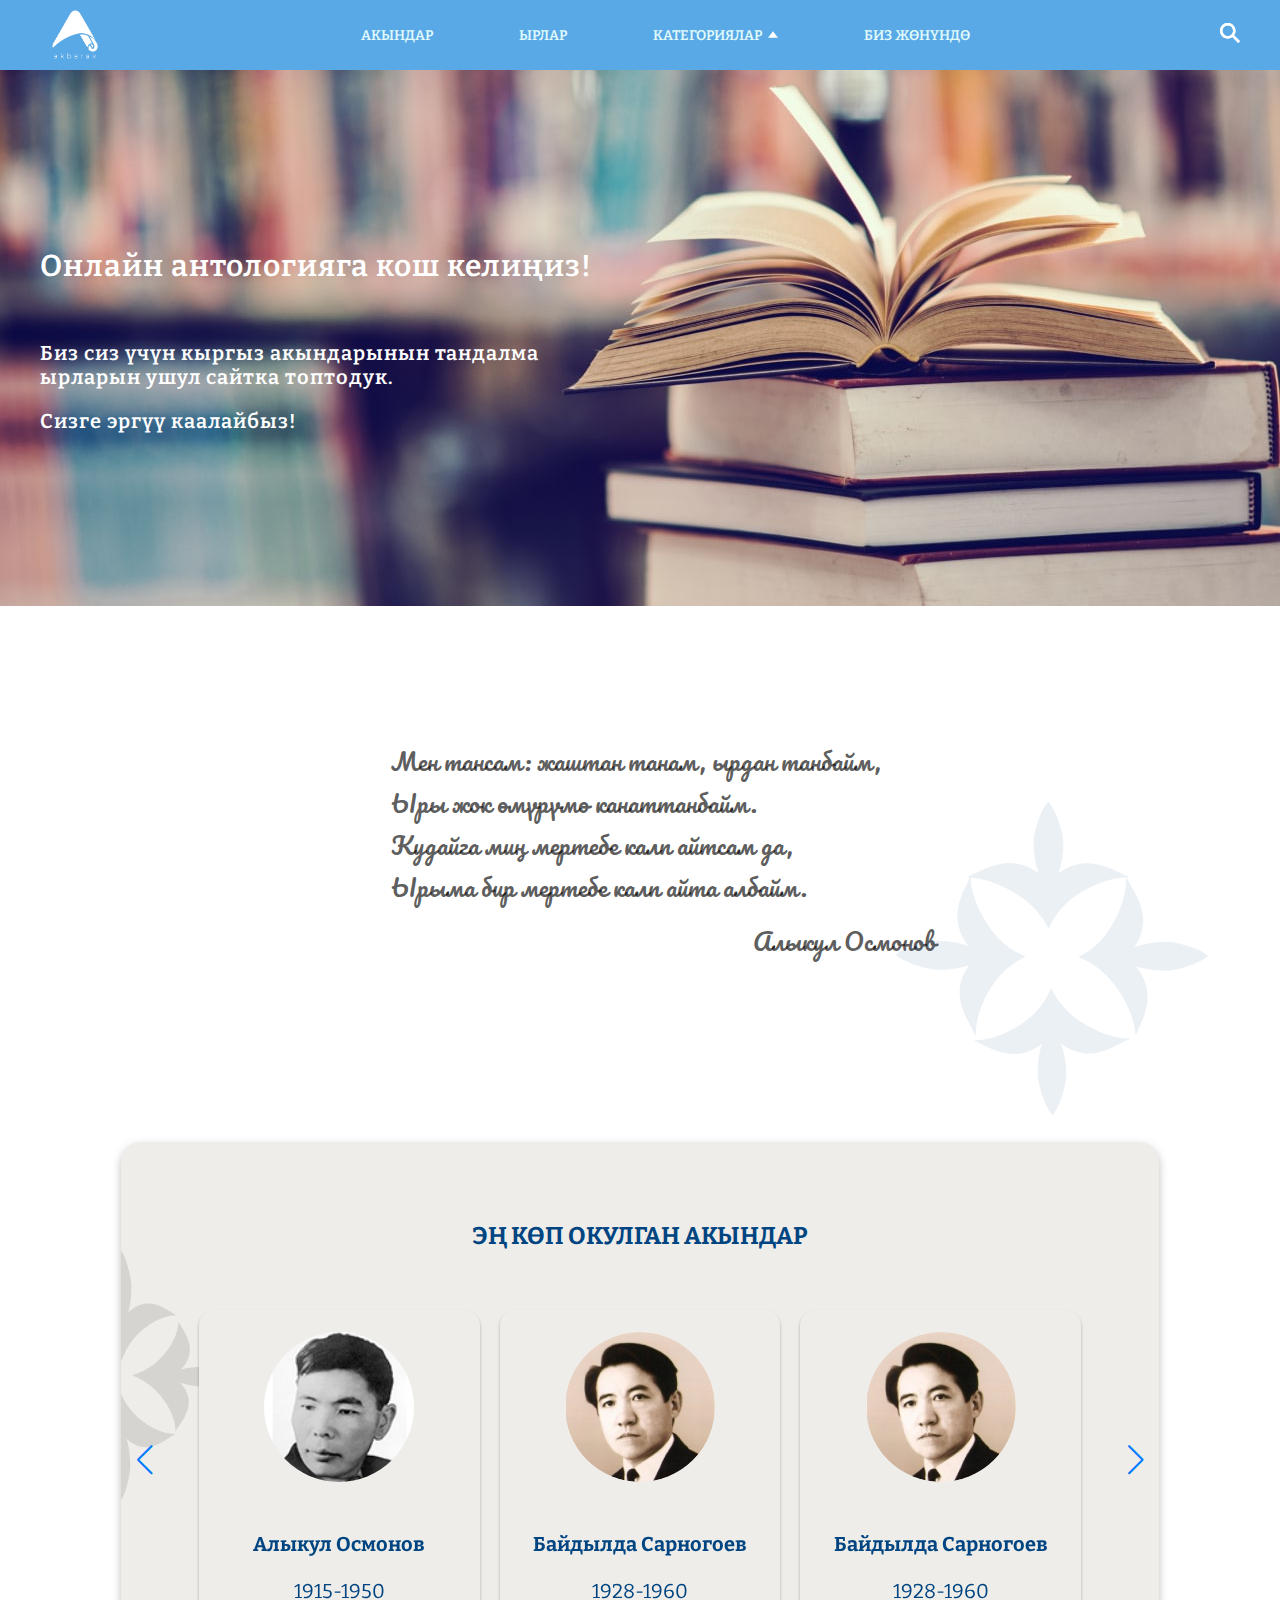
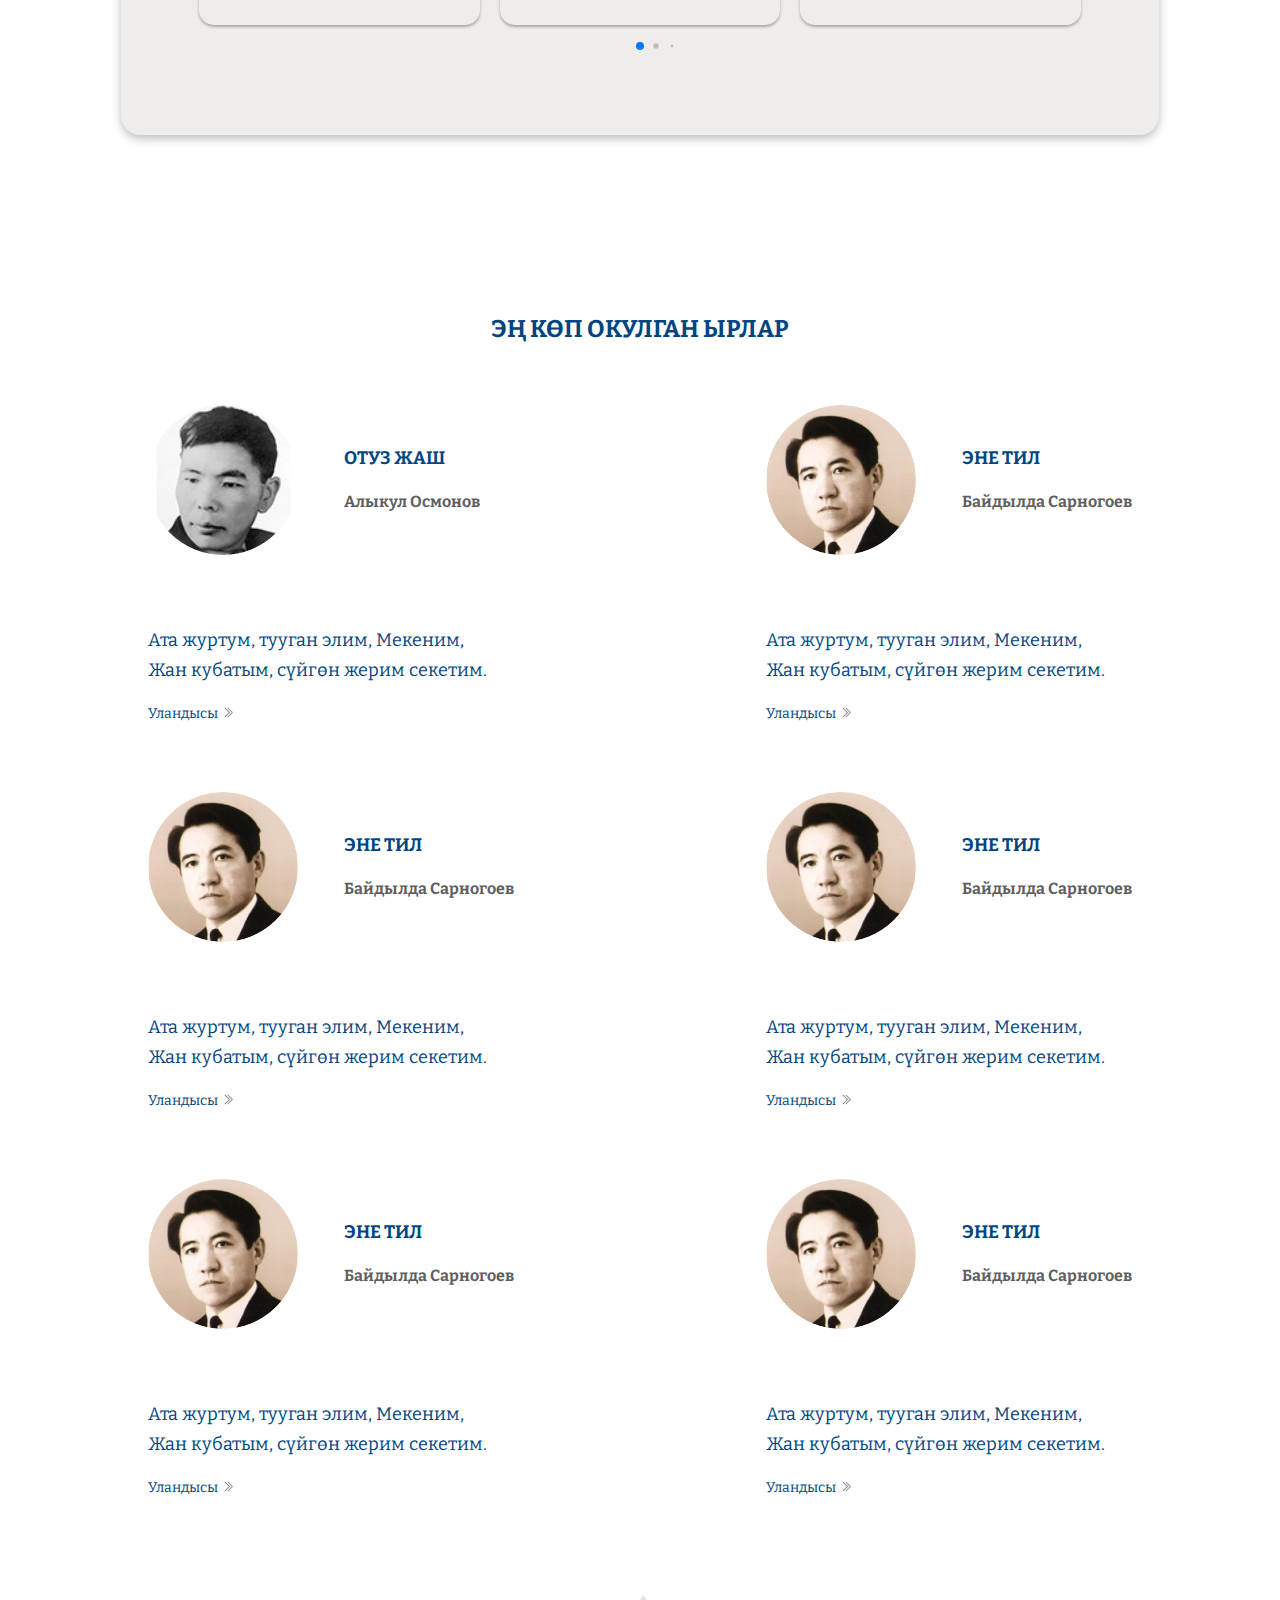
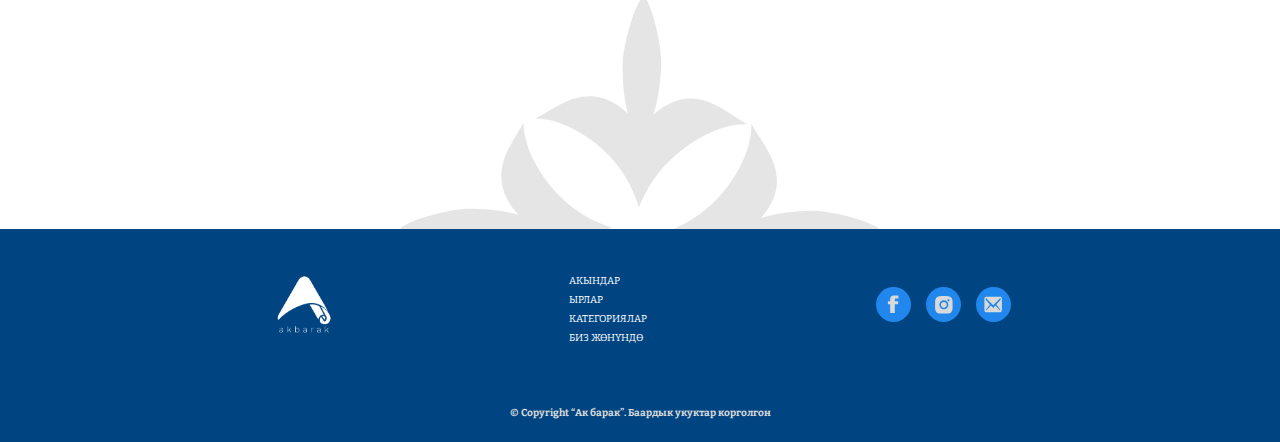
==== commit 58e83f48: "feat: update style of topscreen text" ====
--- a/index.html
+++ b/index.html
@@ -104,7 +104,7 @@
                     <div class="topscreen-text">
                         <div class="text">
                             <h1 class="title">Онлайн антологияга кош келиңиз!</h1>
-                            <p class="description">Биз сиз үчүн кыргыз акындарынын тандалма ырларын ушул сайтка топтодук.</p>
+                            <p class="description first-descr">Биз сиз үчүн кыргыз акындарынын тандалма ырларын ушул сайтка топтодук.</p>
                             <p class="description"> Сизге эргүү каалайбыз!</p>
                         </div>
                     </div> 
--- a/css/styles.min.css
+++ b/css/styles.min.css
@@ -1 +1 @@
-@import"https://fonts.googleapis.com/css2?family=Bitter:wght@400;500;600;700&display=swap";@import"https://fonts.googleapis.com/css2?family=Pacifico&display=swap";header{position:sticky;top:0;background-color:#59a9e6;z-index:10}.header-wrapper{position:relative;top:0;background-color:#59a9e6;z-index:10}.header-inner{display:-webkit-box;display:-ms-flexbox;display:flex;-webkit-box-align:center;-ms-flex-align:center;align-items:center;-webkit-box-pack:justify;-ms-flex-pack:justify;justify-content:space-between}.header-logo{position:relative;width:70px;height:70px;z-index:5;padding:5px;cursor:pointer}.header-logo img{width:100%;height:100%;-o-object-fit:fit;object-fit:fit}.nav__list{display:-webkit-box;display:-ms-flexbox;display:flex;-webkit-box-align:center;-ms-flex-align:center;align-items:center}.nav__item+.nav__item{margin-left:86px}.nav .nav__link:hover{color:#2187ed;-webkit-transition:all .3s ease;-o-transition:all .3s ease;transition:all .3s ease}.nav__link{font-weight:600;font-size:14px;line-height:29px;text-transform:uppercase;color:#e0fbfc;padding:30px 0}body.mouse .nav__list>li:hover .sub-menu{display:block}.nav__list>li:hover svg{-webkit-transition:-webkit-transform .4s ease 0s;transition:-webkit-transform .4s ease 0s;-o-transition:transform .4s ease 0s;transition:transform .4s ease 0s;transition:transform .4s ease 0s, -webkit-transform .4s ease 0s;-webkit-transform:rotate(180deg);-ms-transform:rotate(180deg);transform:rotate(180deg);fill:#e0fbfc}.nav__arrow{margin:0 0 2px 3px}.nav .sub-menu{display:none;position:absolute;top:100%;-webkit-transform:translate(-32px, 0px);-ms-transform:translate(-32px, 0px);transform:translate(-32px, 0px);z-index:4;background-color:rgba(0,69,129,.9)}.nav .sub-menu__list{-webkit-column-count:2;-moz-column-count:2;column-count:2}.nav .sub-menu li{padding:0px 12px;position:relative;z-index:auto}.nav .sub-menu__link+.nav .sub-menu__link{margin-top:14px}.nav .sub-menu__link{color:#fff;display:inline-block;font-size:.875rem;width:150px;padding:15px 51px 15px 70px;display:inline-block;padding:13px 0;text-align:center;border:1px solid rgba(122,118,118,.4);border-width:0px 0px 1px 0px}.nav .sub-menu__link:hover{background-color:rgba(242,243,245,.1);color:#2187ed}.burger{display:none}.search-btn span{content:url("../assets/icons/search.svg");position:relative}.search-close{display:none;position:absolute;top:0px;-webkit-transform:translate(-62px, 0px);-ms-transform:translate(-62px, 0px);transform:translate(-62px, 0px);background-color:rgba(0,69,129,.1);padding:28px}.search-btn span.hide{opacity:0}.search-close.show{display:block}.search-form{position:absolute;top:-113px;background-color:rgba(255,255,255,.6);width:100%;-webkit-transition:.3s;-o-transition:.3s;transition:.3s;overflow:auto}.search-form__inner{display:-webkit-box;display:-ms-flexbox;display:flex;-webkit-box-align:center;-ms-flex-align:center;align-items:center}.search-form input{width:96%;height:22px;border-style:none;margin:11px 0;background-color:rgba(0,0,0,0)}.search-form input:focus{outline:none}.search-form.input-show{top:70px}@media(max-width: 1024px){.header-logo{width:45px;height:45px}.nav__link{font-size:12px;padding:20px 0}.nav__link.parent{margin:0 8px 0 0}.nav__item+.nav__item{margin-left:60px}.nav__list>li:hover .sub-menu{display:none}.nav .sub-menu__list{-webkit-column-count:1;-moz-column-count:1;column-count:1}.nav .sub-menu__link{font-size:12px;width:153px;padding:10px 11px 10px 13px}body.touch .nav__list>li.open .sub-menu{display:block}body.touch .nav__list>li.open .nav__arrow{-webkit-transform:rotate(-180deg);-ms-transform:rotate(-180deg);transform:rotate(-180deg)}.search-btn span{width:18px;height:18px}.search-form{top:-6px}.search-form input{width:95%;padding:0 10px}.search-form.input-show{top:43px}.search-close{top:0;-webkit-transform:translate(-54px, 0px);-ms-transform:translate(-54px, 0px);transform:translate(-54px, 0px);background-color:rgba(0,69,129,.1);padding:13px}.search-close img{width:16px;height:16px;position:relative;top:3px}}@media(max-width: 768px){header{position:sticky;top:0;z-index:5}.header-logo{-webkit-box-ordinal-group:2;-ms-flex-order:1;order:1}.burger{z-index:5;display:block;position:relative;width:25px;height:20px;cursor:pointer;-webkit-box-ordinal-group:1;-ms-flex-order:0;order:0}.burger span,.burger::before,.burger::after{position:absolute;left:0;width:100%;height:10%;background-color:#fff;-webkit-transition:all .3s ease 0s;-o-transition:all .3s ease 0s;transition:all .3s ease 0s;border-radius:2px}.burger::before,.burger::after{content:""}.burger::before{top:0px}.burger::after{bottom:0px}.burger span{top:50%;-webkit-transform:scale(1) translate(0px, -50%);-ms-transform:scale(1) translate(0px, -50%);transform:scale(1) translate(0px, -50%)}.burger.active span{-webkit-transform:scale(0) translate(0px, -50%);-ms-transform:scale(0) translate(0px, -50%);transform:scale(0) translate(0px, -50%)}.burger.active::before{top:50%;-webkit-transform:rotate(-45deg) translate(0px, -50%);-ms-transform:rotate(-45deg) translate(0px, -50%);transform:rotate(-45deg) translate(0px, -50%)}.burger.active::after{top:50%;-webkit-transform:rotate(45deg) translate(0px, 50%);-ms-transform:rotate(45deg) translate(0px, 50%);transform:rotate(45deg) translate(0px, 50%)}.nav{position:fixed;top:45px;left:-100%;width:320px;height:100%;background:rgba(0,69,129,.9);color:#fff;padding:90px 0px 30px 30px;-webkit-transition:left .3s ease 0s;-o-transition:left .3s ease 0s;transition:left .3s ease 0s;overflow:auto}.nav__list{display:block}.nav__item+.nav__item{margin-left:0px}.nav__item{max-width:260px;padding:16px 0px 16px 16px;border:1px solid #7a7676;border-width:0px 0px 1px 0px}.nav__link.parent{margin:0 128px 0 0}.nav .arrow{top:241px}.nav .sub-menu{position:relative;top:0;left:115px;background-color:rgba(0,0,0,0)}.nav .sub-menu li{background-color:rgba(0,0,0,0)}.nav .sub-menu li:first-child{padding-top:0px}.nav .sub-menu li:last-child{padding-bottom:0px}.nav .sub-menu li:last-child .sub-menu__link{border-width:0px 0px 0px 0px}.nav.menu-show{left:0}.search-btn{-webkit-box-ordinal-group:3;-ms-flex-order:2;order:2}.search-form input{width:93%}.search-form img{width:18px;height:18px}}@media(max-width: 600px){.search-form input{width:91%}}@media(max-width: 500px){.search-form input{width:89%}}@media(max-width: 426px){.nav{top:43px;left:-100%;width:100%}.search-btn{width:15px;height:15px}.search-btn .search-close{top:1px;-webkit-transform:translate(-24px, 0px);-ms-transform:translate(-24px, 0px);transform:translate(-24px, 0px);background-color:rgba(0,69,129,.1);padding:11px}.search-form{top:4px}.search-form input{width:93%;margin:7px 0}.search-form input::-webkit-input-placeholder{font-size:10px}.search-form input::-moz-placeholder{font-size:10px}.search-form input:-ms-input-placeholder{font-size:10px}.search-form input::-ms-input-placeholder{font-size:10px}.search-form input::placeholder{font-size:10px}.search-form img{width:16px;height:16px}.search-form.input-show{top:43px}}@media(max-width: 360px){.search-btn .search-close{-webkit-transform:translate(-19px, 0px);-ms-transform:translate(-19px, 0px);transform:translate(-19px, 0px)}}.footer{background-color:#004581}.footer__inner{display:-webkit-box;display:-ms-flexbox;display:flex;-webkit-box-align:center;-ms-flex-align:center;align-items:center;margin:40px 0 0px 0}.footer__logo{width:70px;margin:0 auto}.footer__logo-link{text-decoration:none}.footer__logo img{width:100%}.footer__menu-link{font-size:10px;color:#fff;text-transform:uppercase}.footer .social-menu>li img{width:35px;height:35px}.footer .social-menu__item+.social-menu__item{margin-left:15px}.footer .copyright p{font-size:10px;margin-bottom:20px}@media(max-width: 768px){.footer__logo{width:50px}.footer .social-menu>li img{width:30px;height:30px}}@media(max-width: 475px){.footer__inner{-webkit-box-orient:vertical;-webkit-box-direction:normal;-ms-flex-direction:column;flex-direction:column;margin:20px 0 0px 0}.footer__logo{width:40px;margin-bottom:15px}.footer__nav{display:none}}.social-menu{max-width:22%;margin:0 auto;display:-webkit-box;display:-ms-flexbox;display:flex;-webkit-box-align:center;-ms-flex-align:center;align-items:center;-webkit-box-pack:justify;-ms-flex-pack:justify;justify-content:space-between;list-style:none}@media(max-width: 1040px){.social-menu{max-width:30%}}@media(max-width: 768px){.social-menu__item img{width:30px;height:30px}}@media(max-width: 520px){.social-menu{max-width:50%}}.copyright{font-family:"Bitter";font-style:normal;font-weight:700;font-size:20px;line-height:24px;color:#004581;text-align:center;font-size:14px;line-height:17px;color:#d9d9d9;margin-top:60px}@media(max-width: 768px){.copyright{font-size:10px;margin-top:30px}}@media(max-width: 425px){.copyright{font-size:8px;margin-top:29px}}.topscreen__wrapper{background-image:url("../assets/images/banner-bgk.jpg");background-repeat:no-repeat;background-position:center}.topscreen-inner{margin:0px 0 123px 0}.topscreen-text{width:50%;margin:182px auto 0 0}.topscreen-text .title{font-style:normal;font-weight:600;font-size:24px;line-height:29px;color:#fff}.topscreen-text .description{margin:63px 0 82px 0;font-style:normal;font-weight:600;font-size:20px;line-height:24px;color:#fff}.topscreen-text .btn{padding:14px 41px;background:#f8a324;border:none;border-radius:9px;font-family:"Bitter";font-style:normal;font-weight:600;font-size:20px;line-height:24px;color:#fff}.topscreen-text .btn a{color:#fff}@media(max-width: 768px){.topscreen-inner{margin:16px auto 100px auto}.topscreen__wrapper{background-image:url("../assets/images/banner-tablet.png");background-repeat:no-repeat;background-position:center 0px}.topscreen-text{width:60%;margin:88px auto 0 auto}.topscreen-text .title{font-style:normal;font-weight:600;line-height:29px;text-align:center}.topscreen-text .description{width:70%;margin:34px auto 50px auto;font-size:16px;text-align:center}.topscreen-text .btn{font-size:14px;padding:10px 30px;display:block;margin:0 auto}}@media(max-width: 575px){.topscreen-text .topscreen-text{width:100%}.topscreen-text .title{font-size:16px;line-height:20px}.topscreen-text .description{font-size:12px;line-height:15px}.topscreen-text .btn{font-size:14px;line-height:17px;color:#fff}}@media(max-width: 375px){.topscreen-inner{margin:16px 0 40px 0}.topscreen-text{width:100%;margin:54px auto 0 auto}.topscreen-text .title{max-width:55%;margin:0 auto;font-style:normal;font-weight:600;font-size:10px;line-height:12px;text-align:center}.topscreen-text .description{max-width:55%;margin:25px auto 25px auto;font-size:9px;line-height:11px;text-align:center}.topscreen-text .btn{padding:5px 93px;font-size:12px;line-height:14px;color:#fff;border-radius:2.63px}}@media(max-width: 320px){.topscreen-inner{margin:8px 0 27px 0}.topscreen__wrapper{background-image:url("../assets/images/small-banner.png");background-repeat:no-repeat;background-position:center 0px}.topscreen-text .btn{padding:5px 93px;font-size:12px;line-height:14px;color:#fff}}.poem .poem-inner{width:590px;margin:134px auto 100px auto}.poem__line p,.poem__author{font-family:"Pacifico",cursive;font-style:normal;font-weight:400;font-size:24px;line-height:42px;color:rgba(0,0,0,.65)}.poem__line p{position:relative;width:498px;margin:0 auto}.poem .tracery{content:url("../assets/icons/poem-line-ornament.svg");position:absolute;top:800px;-webkit-transform:translate(550px, 0px);-ms-transform:translate(550px, 0px);transform:translate(550px, 0px);width:316px;height:316px}.poem__author{text-align:right;padding:12px 0 0 0}@media(max-width: 1170px){.poem .tracery{top:800px;-webkit-transform:translate(550px, 0px);-ms-transform:translate(550px, 0px);transform:translate(550px, 0px);width:235px;height:235px}}@media(max-width: 1024px){.poem__line p,.poem__author{font-family:"Pacifico",cursive;font-style:normal;font-weight:400;font-size:20px}.poem .tracery{top:741px;-webkit-transform:translate(420px, 0px);-ms-transform:translate(420px, 0px);transform:translate(420px, 0px)}}@media(max-width: 768px){.poem .poem-inner{width:296px;margin:89px auto 40px auto}.poem__line p,.poem__author{font-size:16px;line-height:25px}.poem__line p{width:336px;margin:0 auto}.poem .tracery{top:614px;-webkit-transform:translate(280px, 0px);-ms-transform:translate(280px, 0px);transform:translate(280px, 0px);width:150px;height:150px}}@media(max-width: 600px){.tracery{display:none}}@media(max-width: 425px){.poem .poem-inner{width:260px;margin:34px auto 50px auto}.poem__line p,.poem__author{font-size:14px;line-height:21px}.poem__line p{width:326px;margin:0 auto}.poem .tracery{display:none;-webkit-transform:translate(420px, 0px);-ms-transform:translate(420px, 0px);transform:translate(420px, 0px)}}.slide{background-color:#efede9;max-width:1038px;width:100%;margin:80px auto;background:#efede9;-webkit-box-shadow:0px 4px 10px rgba(0,0,0,.25);box-shadow:0px 4px 10px rgba(0,0,0,.25);border-radius:20px;padding:30px 0px 80px 0px}.slide__inner{width:100%;margin:0px auto}.slide__tracery{content:url("../assets/icons/half-tracery.svg");position:absolute;rotate:90deg;top:1315px;-webkit-transform:translate(0px, 64px);-ms-transform:translate(0px, 64px);transform:translate(0px, 64px);width:250px}.slide-content{margin:0 73px;overflow:hidden;padding:10px 5px 30px 5px}.slide h2{font-family:"Bitter";font-style:normal;font-weight:700;font-size:24px;color:#fff;text-align:center;text-transform:uppercase;color:#004581;font-size:24px;text-transform:uppercase;padding:50px 0}.card{background:#efede9;border-radius:15px;-webkit-box-shadow:0px 2px 3px rgba(0,0,0,.3);box-shadow:0px 2px 3px rgba(0,0,0,.3)}.image-content,.card-content{display:-webkit-box;display:-ms-flexbox;display:flex;-webkit-box-orient:vertical;-webkit-box-direction:normal;-ms-flex-direction:column;flex-direction:column;-webkit-box-align:center;-ms-flex-align:center;align-items:center}.image-content{padding:22px 0 25px 0}.card-image{height:150px;width:150px;border-radius:50%}.card-image img{height:100%;width:100%;-o-object-fit:cover;object-fit:cover;border-radius:50%}.card-content{row-gap:23px;padding:25px 0 22px 0}.card-content h4{font-family:"Bitter";font-style:normal;font-weight:700;font-size:20px;line-height:24px;color:#004581;text-align:center}.card-content p{font-family:"Bitter";font-style:normal;font-weight:700;font-size:20px;line-height:24px;color:#004581;text-align:center;font-weight:400}.swiper-navBtn{color:#004581;-webkit-transition:color .3s ease;-o-transition:color .3s ease;transition:color .3s ease}.swiper-navBtn:hover{color:#59a9e6}.swiper-button-next.swiper-navBtn:after,.swiper-button-prev.swiper-navBtn:after{font-size:30px}.swiper-button-next.swiper-navBtn{top:45%}.swiper-button-prev.swiper-navBtn{top:45%}.swiper-pagination.swiper-pagination-bullets.slide-pag{bottom:5px}.swiper-pagination-horizontal.swiper-pagination-bullets.swiper-pagination-bullet{background-color:#004581}@media(max-width: 1024px){.card-content h4,.card-content p{font-size:18px}.slide h2{font-size:18px;padding:30px 0}.card-content h4,.card-content p{font-size:16px}}@media(max-width: 840px){.slide__tracery{top:1360px;-webkit-transform:translate(0px, 64px);-ms-transform:translate(0px, 64px);transform:translate(0px, 64px)}}@media(max-width: 767px){.slide{max-width:650px;width:100%;background-size:300px 300px;background-position:top -73% left -20%}.slide__inner{width:95%;margin:0px auto}.slide__tracery{rotate:180deg;top:953px;-webkit-transform:translate(-20px, 64px);-ms-transform:translate(-20px, 64px);transform:translate(-20px, 64px)}.slide-content{margin:0 32px;overflow:hidden;padding:10px 5px 30px 5px}.slide h2{font-size:18px;padding:30px 0}.card-image{height:118px;width:118px}.image-content{padding:18px 0 20px 0}.card-content{row-gap:10px;padding:20px 0 30px 0}.swiper-button-next.swiper-navBtn:after,.swiper-button-prev.swiper-navBtn:after{font-size:20px !important}.swiper-pagination.swiper-pagination-bullets.slide-pag{bottom:0px !important}}@media(max-width: 760px){.slide{background-image:none;max-width:350px}.slide__inner{width:90%;margin:0px auto}.slide__tracery{display:none}}@media(max-width: 426px){.slide{max-width:300px;width:100%;margin:50px auto;padding:30px 0px 30px 0px}.slide h2{font-size:14px;padding:20px 0}.slide-content{padding:10px 5px 42px 5px}.card-image{height:80px;width:80px}.image-content{padding:28px 0 12px 0}.card-content{row-gap:12px;padding:12px 0 42px 0}.card-content h4,.card-content p{font-size:14px}.swiper-pagination.swiper-pagination-bullets.slide-pag{bottom:20px !important}}@media(max-width: 350px){.slide__inner{width:100%}}.popular-poems h2{font-family:"Bitter";font-style:normal;font-weight:700;font-size:24px;color:#fff;text-align:center;text-transform:uppercase;color:#004581;margin:0 0 62px 0}.popular-poems__inner{margin:100px 0 0px 0}.popular-poems__gallery{display:grid;grid-template-columns:repeat(2, 1fr);-webkit-column-gap:24px;-moz-column-gap:24px;column-gap:24px;margin:0 0 99px 0}.popular-poems .gallery-card__inner{max-width:366px;display:-webkit-box;display:-ms-flexbox;display:flex;-webkit-box-align:center;-ms-flex-align:center;align-items:center;gap:46px;margin:22px auto;cursor:pointer}.popular-poems .gallery-card img{width:150px;height:150px;border-radius:50%}.popular-poems .poem-details h4,.popular-poems .poem-details p{font-family:"Bitter";font-style:normal;font-weight:700;font-size:20px;line-height:24px;color:#004581;text-align:center;line-height:28px;text-align:left}.popular-poems .poem-details h4{margin:0 0 16px 0;font-size:20px}.popular-poems .poem-details p{font-size:16px;color:rgba(0,0,0,.65)}.popular-poems__inner .section-button{z-index:5;cursor:pointer}.popular-poems .tracery{display:block;width:40%;margin:0 auto}@media(max-width: 1280px){.popular-poems__tracery{display:none}}@media(max-width: 1024px){.popular-poems{background-size:300px 300px;background-position:top 40% right 55%;background-repeat:no-repeat}.popular-poems__inner{margin:80px 0 0px 0}.popular-poems h2{font-size:18px;margin:0 0 53px 0}.popular-poems .gallery-card__inner{max-width:264px;gap:18px}.popular-poems .poem-details h4{font-size:16px;line-height:17px}.popular-poems .poem-details p{font-size:14px;line-height:25px}.popular-poems__gallery{margin:0 0 59px 0}.popular-poems .gallery-card img{width:118px;height:118px}}@media(max-width: 767px){.popular-poems__inner{margin:80px 0 0px 0}.popular-poems__gallery{grid-template-columns:repeat(1, 1fr);margin:0 0 60px 0}}@media(max-width: 475px){.popular-poems{background-size:250px 250px;background-position:top 40% right -60%}.popular-poems h2{font-size:14px;margin:0 0 30px 0}.popular-poems .gallery-card img{width:80px;height:80px}.popular-poems .gallery-card__inner{max-width:189px;gap:23px}.popular-poems .poem-details h4{font-size:14px;margin:0 0 7px 0}.popular-poems .poem-details p{font-size:12px;line-height:12px}.popular-poems .tracery{display:none}}.section-button{padding:14px 41px;background:#f8a324;border:none;border-radius:9px;font-family:"Bitter";font-style:normal;font-weight:600;font-size:20px;line-height:24px;color:#fff;display:block;margin:0 auto;cursor:pointer}.section-button a{color:#fff}@media(max-width: 768px){.section-button{font-size:14px;line-height:17px;padding:13px 28px;margin:0 auto}}@media(max-width: 425px){.section-button{width:100%;font-size:12px;line-height:14px;padding:5px 28px;border-radius:2.63px}}.popular-poems-page__gallery{display:grid;grid-template-columns:repeat(2, 1fr);gap:70px 35px;margin:0 0 99px 0}.popular-poems-page__card-inner{-webkit-box-orient:vertical;-webkit-box-direction:normal;-ms-flex-direction:column;flex-direction:column;max-width:366px;margin:0 auto}.popular-poems-page__tracery1{position:absolute;top:-50px;right:100px}.popular-poems-page__tracery2{position:absolute;bottom:-240px;left:300px}.poem-title-block{display:-webkit-box;display:-ms-flexbox;display:flex;-webkit-box-align:center;-ms-flex-align:center;align-items:center;gap:46px;margin-bottom:40px}.poem-container{font-family:"Bitter";font-weight:400;color:#004581}.poem-container__poem{font-size:18px;line-height:30px;white-space:pre-line}.poem-container__continue{font-size:14px;margin-top:20px}.poem-container__continue::after{content:url(../assets/icons/Double-Up.svg);margin:0px 0 0 5px}.search-input{background-color:rgba(0,0,0,0);border:1px solid rgba(122,118,118,.85);margin:24px auto 0px auto}@media(max-width: 1024px){.popular-poems-page{position:relative}.popular-poems-page__tracery1{width:280px;height:280px;position:absolute;top:-20px;right:-110px}.popular-poems-page__tracery2{width:280px;height:280px;position:absolute;bottom:-120px;left:30px}.poem-container{font-family:"Bitter";font-weight:400;color:#004581}.poem-container__poem{font-size:16px;line-height:25px}.poem-container__continue{font-size:12px;margin-top:20px}.poem-container__continue::after{content:url(../assets/icons/Double-Up.svg);margin:0px 0 0 5px}}@media(max-width: 767px){.popular-poems-page .poem-title-block{display:-webkit-box;display:-ms-flexbox;display:flex;-webkit-box-align:center;-ms-flex-align:center;align-items:center;gap:30px;margin-bottom:25px}.popular-poems-page__gallery{display:grid;grid-template-columns:repeat(1, 1fr);gap:70px 35px;margin:0 0 99px 0}.poem-container__poem{font-size:14px;line-height:25px}}@media(max-width: 475px){.popular-poems-page__card-inner{-webkit-box-orient:vertical;-webkit-box-direction:normal;-ms-flex-direction:column;flex-direction:column;max-width:300px;margin:0 auto}.popular-poems-page__tracery1{width:168px;height:168px;position:absolute;top:43px;right:0px}.popular-poems-page__tracery2{width:168px;height:168px;position:absolute;bottom:-120px;left:30px}}.poets{margin-bottom:107px}.poets__inner h2{font-family:"Bitter";font-style:normal;font-weight:700;font-size:24px;color:#fff;text-align:center;text-transform:uppercase;color:#004581;margin:100px 0 62px 0}.poets__gallery{margin:0 auto 100px auto;display:grid;grid-template-columns:auto auto auto auto;gap:40px}.poets__gallery .card{-webkit-box-shadow:none;box-shadow:none;background-color:#fff;cursor:pointer;-webkit-transition:all .3s ease;-o-transition:all .3s ease;transition:all .3s ease}.poets .card:hover{background-color:#efede9}@media(max-width: 1024px){.poets__gallery{width:598px;grid-template-columns:284px 284px}.poets h2{font-size:20px;margin:60px 0 53px 0}}@media(max-width: 767px){.poets{margin-bottom:66px}.poets__gallery{width:260px;grid-template-columns:260px;gap:40px;margin:0 auto 66px auto}}@media(max-width: 425px){.poets h2{font-size:18px;margin:60px 0 53px 0}}.profile{background-color:#f2f3f5;margin:45px 0}.profile__inner{width:95%;margin:18px auto}.profile__content{width:100%;display:-webkit-box;display:-ms-flexbox;display:flex;-webkit-box-align:center;-ms-flex-align:center;align-items:center;-webkit-box-pack:justify;-ms-flex-pack:justify;justify-content:space-between}.profile .profile-img{width:230px;height:230px;border-radius:50%}.profile .profile-img img{width:100%;height:100%;-o-object-fit:fill;object-fit:fill;border-radius:50%}.profile .tracery{width:300px}.profile-date .poet-profile h4{font-family:"Bitter";font-style:normal;font-weight:700;font-size:20px;line-height:24px;color:#004581;text-align:center;font-size:24px;margin-bottom:28px;text-align:center}.profile-date .poet-profile p{font-family:"Bitter";font-style:normal;font-weight:400;font-size:24px;color:#004581;text-align:center}.profile-btn{display:-webkit-box;display:-ms-flexbox;display:flex;gap:20px;margin-top:64px}.profile-btn button{width:170px;height:45px;border-radius:15px;border-style:none;cursor:pointer}.profile-btn1 a,.profile-btn2 a{font-family:"Bitter";font-style:normal;font-weight:600;font-size:18px;color:#fff}.profile-btn1{background-color:#f8a324}.profile-btn2{background-color:#bc6c25}@media(max-width: 1024px){.profile{background-size:280px 280px;background-position:top 50% right -10%}.profile__inner{width:95%;margin:18px auto}.profile .profile-img{height:170px;width:170px}.profile__content{margin:0 auto}.profile .tracery{width:222px}.profile-date .poet-profile h4{font-size:20px;margin-bottom:24px}.profile-date .poet-profile p{font-size:16px}.profile-btn{display:-webkit-box;display:-ms-flexbox;display:flex;margin-top:33px}.profile-btn button{width:126px;height:37px}.profile-btn1 a,.profile-btn2 a{font-size:14px}}@media(max-width: 767px){.profile{background-image:none}.profile .profile-img{height:140px;width:140px}.profile__content{display:-webkit-box;display:-ms-flexbox;display:flex;-webkit-box-orient:vertical;-webkit-box-direction:normal;-ms-flex-direction:column;flex-direction:column;row-gap:24px;-webkit-box-align:center;-ms-flex-align:center;align-items:center;-webkit-box-pack:justify;-ms-flex-pack:justify;justify-content:space-between}.profile .tracery{display:none}.profile-date{width:80%}.profile-date .poet-profile h4{font-size:16px;margin-bottom:18px}.profile-date .poet-profile p{font-size:12px}.profile-btn1 a,.profile-btn2 a{font-size:12px}.profile-btn{display:-webkit-box;display:-ms-flexbox;display:flex;-webkit-box-orient:vertical;-webkit-box-direction:normal;-ms-flex-direction:column;flex-direction:column;gap:20px;margin-top:24px}.profile-btn button{width:100%;height:24px;border-radius:3px}}.profile-gallery{margin-bottom:100px;width:100%}.profile-gallery__wrapper{display:grid;grid-template-columns:48.8% 48.8%;gap:20px;margin-bottom:100px}.profile-gallery__card:hover{background:#f4f5f6;border-radius:20px}.profile-gallery__card{display:block;margin:0 auto;width:100%;cursor:pointer}.profile-gallery__card-details{padding:39px 68px}.profile-gallery__card-details h4{font-family:"Bitter";font-style:normal;font-weight:700;font-size:20px;line-height:24px;color:#004581;text-align:center;font-weight:500;color:#2187ed;text-align:center;text-transform:uppercase}.profile-gallery__card-details p{font-family:"Bitter";font-weight:400;color:#004581;font-size:18px;line-height:30px;display:table;margin:0 auto;white-space:pre-line}.profile-gallery .profile-gallery-continue{display:block;margin-top:20px}@media(max-width: 1024px){.profile-gallery__card-details{padding:39px 25px}.profile-gallery__card-details h4{font-size:18px}.profile-gallery__card-details p{font-size:16px;line-height:25px}}@media(max-width: 768px){.profile-gallery{margin-bottom:66px}.profile-gallery__wrapper{width:80%;display:grid;grid-template-columns:auto;gap:20px;margin:0 auto 50px auto}.profile-gallery__card-details{padding:0px}.profile-gallery__card-detail img{width:118px;height:118px}.profile-gallery__card{padding:18px 17px}}@media(max-width: 475px){.profile-gallery{margin-bottom:50px}.profile-gallery__wrapper{width:100%}.profile-gallery__card-details h4{font-size:16px}.profile-gallery__card-details p{font-size:14px}}.poem-block__wrapper{display:-webkit-box;display:-ms-flexbox;display:flex}.poem-block__inner{width:80%;margin:0 auto}.poem-block h4{font-family:"Bitter";font-style:normal;font-weight:700;font-size:24px;color:#fff;text-align:center;text-transform:uppercase;color:#004581;text-transform:capitalize}.poem-block h4:nth-last-child(2){margin:28px 0px 50px 0px}.poem-block pre{font-family:"Bitter";font-style:normal;font-weight:700;font-size:20px;line-height:24px;color:#004581;text-align:center;font-weight:400;color:#004581;font-size:20px;line-height:40px;text-transform:normal;text-align:left;display:-webkit-box;display:-ms-flexbox;display:flex;-webkit-box-pack:center;-ms-flex-pack:center;justify-content:center}@media(max-width: 768px){.poem-block h4{font-size:22px}.poem-block pre{font-size:18px;line-height:30px}}.poet-life__wrapper{display:-webkit-box;display:-ms-flexbox;display:flex}.poet-life__inner{width:80%;margin:0 auto 100px auto}.poet-life h4{font-family:"Bitter";font-style:normal;font-weight:700;font-size:24px;color:#fff;text-align:center;text-transform:uppercase;color:#004581;text-transform:uppercase}.poet-life h4:nth-last-child(2){margin:28px 0px 50px 0px}.poet-life__description p{font-family:"Bitter";font-style:normal;font-weight:700;font-size:20px;line-height:24px;color:#004581;text-align:center;font-weight:400;color:#004581;font-size:20px;line-height:40px;text-transform:normal;text-align:left;display:-webkit-box;display:-ms-flexbox;display:flex;-webkit-box-pack:center;-ms-flex-pack:center;justify-content:center;margin-top:30px}.poet-life p+p{margin-top:30px}@media(max-width: 999px){.poet-life__inner{margin:0 auto 50px auto}.poet-life .profile-img{width:150px;height:150px;border-radius:50%}.poet-life .profile-img img{width:100%;height:100%;-o-object-fit:fill;object-fit:fill}.poet-life h4{font-size:18px}.poet-life__description p{font-size:16px;line-height:40px}}@media(max-width: 767px){.poet-life h4{font-size:16px}.poet-life__description p{font-size:14px;line-height:25px}.poet-life p+p{margin-top:15px}}.sticky-block{margin-top:110px;cursor:pointer}.sticky-block__comment{margin-bottom:17px}.sticky-block img{width:50px;height:50px}@media(max-width: 768px){.sticky-block img{width:40px;height:40px}}@media(max-width: 600px){.sticky-block img{width:30px;height:30px}.sticky-block__comment{margin-bottom:10px}}.search-result{display:-webkit-box;display:-ms-flexbox;display:flex;-webkit-box-orient:vertical;-webkit-box-direction:normal;-ms-flex-direction:column;flex-direction:column;margin-top:50px}.search-result label{font-family:"Bitter";font-style:normal;font-weight:700;font-size:20px;line-height:24px;color:#004581;text-align:center;text-align:left;color:rgba(0,69,129,.35);margin-bottom:14px}.search-result__input{display:-webkit-box;display:-ms-flexbox;display:flex;-webkit-box-align:center;-ms-flex-align:center;align-items:center;border:1px solid #d9d9d9;padding:10px 25px;margin-bottom:50px}.search-result__input input{width:100%;border:none}.search-result__input input:focus{outline:none}.search-result__input img.hide{display:none}.search-result__date{margin-bottom:100px}.tab-btns{margin-bottom:48px}.tab-btns .tab-btn{font-family:"Bitter";font-style:normal;font-weight:700;font-size:20px;line-height:24px;color:#004581;text-align:center;font-size:20px;width:210px;height:54px;border:1px solid #d9d9d9;border-radius:15px;background-color:rgba(0,0,0,0)}.tab-btns .tab-btn+.tab-btn{margin-left:77px}.tab-btns .tab-btn.active{background-color:#d9d9d9}.show{display:block}.hide{display:none}.search-list{width:93%;margin:0 auto}.search-list ul{margin-bottom:80px}.search-list__item{width:40%;list-style-type:disc;font-size:20px;color:#004581}.search-list__item+.search-list__item{margin-top:50px}.search-list__item h5,.search-list__item p,.search-list__item h6{font-family:"Bitter";font-style:normal;font-weight:700;font-size:20px;line-height:24px;color:#004581;text-align:center;text-align:left}.search-list__item h5{font-size:18px;font-weight:500;text-transform:uppercase}.search-list__item p{font-weight:400;font-size:18px;margin:10px 0px}.search-list__item h6{font-size:14px}@media(max-width: 768px){.search-result label{font-size:18px}.tab-btns{margin-bottom:48px}.tab-btns .tab-btn{font-size:16px;width:143px;height:45px}.search-list{width:93%;margin:0 auto}.search-list ul{margin-bottom:80px}.search-list__item{width:80%;list-style-type:disc;font-size:20px;color:#004581}.search-list__item h5{font-size:16px;font-weight:500;text-transform:uppercase}.search-list__item p{font-weight:400;font-size:16px;margin:10px 0px}.search-list__item h6{font-size:14px}}@media(max-width: 600px){.search-result label{font-size:16px}.search-result__input img{width:15px;height:15px}.tab-btns{margin-bottom:48px;text-align:center}.tab-btns .tab-btn{font-size:14px;width:143px;height:45px}.search-list ul{margin-bottom:80px}.search-list__item{width:80%;list-style-type:disc;font-size:20px;color:#004581}.search-list__item h5{font-size:14px;font-weight:500;text-transform:uppercase}.search-list__item p{font-weight:400;font-size:14px;margin:10px 0px}.search-list__item h6{font-size:12px}}@media(max-width: 475px){.tab-btns .tab-btn{font-size:14px;width:120px;height:35px;border-radius:10px}.tab-btns .tab-btn+.tab-btn{margin-left:10px}}.hidden{display:none}.pagination-container{display:-webkit-box;display:-ms-flexbox;display:flex;-webkit-box-align:center;-ms-flex-align:center;align-items:center;-webkit-box-pack:center;-ms-flex-pack:center;justify-content:center}.pagination-number{font-size:1.5rem;background-color:rgba(0,0,0,0);border:none;margin:.25rem .5rem;cursor:pointer;height:2.5rem;width:2.5rem;border-radius:50%;color:#004581}.pagination-button{border:none;margin:.25rem .25rem;cursor:pointer;height:2.5rem;width:2.5rem;border-radius:50%;background:rgba(0,0,0,0)}.pagination-button:hover,.pagination-number:hover{background:#d9d9d9}.disabled:hover{background:rgba(0,0,0,0)}.pagination-button svg.disable{opacity:.3}.pagination-button img{vertical-align:middle}.pagination-number.active{color:#fff;background:#004581;border-radius:50%}@media(max-width: 768px){.pagination-number{font-size:1.3rem;height:2rem;width:2rem}.pagination-button{border:none;margin:.25rem .25rem;cursor:pointer;height:2rem;width:2rem;border-radius:50%;background:#d9d9d9}.pagination-button svg{height:19.5px;width:8.03px}}@media(max-width: 425px){.pagination-number{font-size:.8rem}.pagination-button{border:none;margin:.25rem .25rem;cursor:pointer;height:1.5rem;width:1.5rem;border-radius:50%;background:#d9d9d9}.pagination-button svg{height:15.5px;width:3.43px}}.about__inner{width:91%;margin:100px auto 0px auto;position:relative;z-index:-1}.about h2{font-family:"Bitter";font-style:normal;font-weight:700;font-size:24px;color:#fff;text-align:center;text-transform:uppercase;color:#004581;margin-bottom:68px;position:relative}.about__descrip{margin-bottom:250px}.about__descrip p{font-family:"Bitter";font-style:normal;font-weight:700;font-size:20px;line-height:24px;color:#004581;text-align:center;font-weight:400;font-size:20px;text-align:left;line-height:35px}.about__descrip p+p{margin-top:30px}.about__tracery{content:url("../assets/icons/half-tracery.svg");position:relative;top:0px;width:489px;margin:0 auto}@media(max-width: 999px){.about h2{font-size:18px;margin-bottom:49px}.about__descrip p{font-size:16px;line-height:30px}.about p+p{margin-top:25px}}@media(max-width: 425px){.about__inner{margin:50px 20px 350px 20px}.about h2{font-size:16px;margin-bottom:25px}.about__descrip p{font-size:14px;line-height:25px}.about p+p{margin-top:20px}}.modal{position:fixed;top:0;left:0;width:100%;height:100%;overflow:hidden;background-color:rgba(0,0,0,.5);display:none;z-index:3}.modal__dialog{max-width:560px;margin:120px auto}.modal__content{position:relative;width:100%;background-color:#fff;padding:30px;border-radius:10px}.modal .share{display:-webkit-box;display:-ms-flexbox;display:flex;-webkit-box-pack:justify;-ms-flex-pack:justify;justify-content:space-between;-webkit-box-align:center;-ms-flex-align:center;align-items:center}.modal .share p{font-family:"Bitter";font-style:normal;font-weight:700;font-size:20px;line-height:24px;color:#004581;text-align:center;font-size:22px;font-weight:600}.modal .social-media-block{width:60%;margin:40px auto;display:-webkit-box;display:-ms-flexbox;display:flex;-webkit-box-pack:justify;-ms-flex-pack:justify;justify-content:space-between;padding:30px;border:1px solid rgba(0,69,129,.35);border-radius:10px}.modal .social-media-block img{width:50px;height:50px}.modal .share-site-link{position:relative;width:80%;margin:0 auto 20px auto;display:-webkit-box;display:-ms-flexbox;display:flex;-webkit-box-align:center;-ms-flex-align:center;align-items:center;-webkit-box-pack:justify;-ms-flex-pack:justify;justify-content:space-between;border:1px solid rgba(0,69,129,.35);border-radius:10px;padding:10px 20px}.modal .share-site-link input{font-size:20px;border:none}.modal .share-site-link input:focus{outline:none}.modal .copy-popup{position:absolute;top:295px;-webkit-transform:translate(400px, 0px);-ms-transform:translate(400px, 0px);transform:translate(400px, 0px);width:20%;background-color:#59a9e6;border-radius:3px;display:none}.modal .copy-popup p{font-family:"Bitter";font-style:normal;font-weight:700;font-size:20px;line-height:24px;color:#004581;text-align:center;font-size:14px;font-weight:400;color:#000;margin:5px 0px;text-align:center}.modal .copy-popup.show{display:block}.modal.show{display:block}@media(max-width: 768px){.modal__dialog{max-width:450px;margin:120px auto}.modal .share p{font-size:18px}.modal .social-media-block{width:60%}.modal .social-media-block img{width:40px;height:40px}.modal .share-site-link input{font-size:16px}}@media(max-width: 600px){.modal__dialog{max-width:300px;margin:120px auto}.modal__content{padding:15px}.modal .share p{font-size:14px}.modal .social-media-block{width:60%;margin:20px auto;padding:15px}.modal .social-media-block img{width:30px;height:30px}.modal .share-site-link input{font-size:12px}}.comment__wrapper{margin:40px 0 80px 0px;padding-left:20px}.comment__form{width:80%}.comment__name{width:50%;height:40px;font-family:"Bitter";text-align:left;padding:0 10px;border:.935156px solid rgba(0,69,129,.35)}.comment__name:focus{outline:none}.comment__body{margin:21px 0;width:100%;padding:10px;font-family:"Bitter";border:.935156px solid rgba(0,69,129,.35);text-align:left;resize:none}.comment__body::-webkit-input-placeholder{font-family:"Bitter"}.comment__body::-moz-placeholder{font-family:"Bitter"}.comment__body:-ms-input-placeholder{font-family:"Bitter"}.comment__body::-ms-input-placeholder{font-family:"Bitter"}.comment__body::placeholder{font-family:"Bitter"}.comment__body:focus{outline:none}.comment__submit{display:block;margin-left:auto;font-family:"Bitter";font-style:normal;font-weight:700;font-size:20px;line-height:24px;color:#004581;text-align:center;font-size:16px;color:#fff;padding:14px 41px;background-color:#f8a324;border-radius:8px;border:rgba(0,0,0,0)}.comment__counter{font-family:"Bitter";font-style:normal;font-weight:700;font-size:20px;line-height:24px;color:#004581;text-align:center;font-weight:400;font-size:14px;color:rgba(0,69,129,.55);text-align:left;margin-bottom:10px}.comment hr{border:1px solid #f8a324}.comment__field{margin:30px 0px 0px 0px;padding-left:25px}.comment__field-name{font-family:"Bitter";font-style:normal;font-weight:700;font-size:20px;line-height:24px;color:#004581;text-align:center;font-weight:600;font-size:14px;text-align:left}.comment__field-body{font-family:"Bitter";font-style:normal;font-weight:700;font-size:20px;line-height:24px;color:#004581;text-align:center;font-weight:400;font-size:14px;text-align:left;margin:0px 0px 10px 0px}.comment .feedback-group{width:20%;display:-webkit-box;display:-ms-flexbox;display:flex;-webkit-box-align:center;-ms-flex-align:center;align-items:center;-webkit-box-pack:justify;-ms-flex-pack:justify;justify-content:space-between}.comment .feedback-group p{font-family:"Bitter";font-size:12px;color:#004581}.comment .feedback-group .like-group{display:-webkit-box;display:-ms-flexbox;display:flex;gap:15px}.comment .feedback-group .like-item,.comment .feedback-group .dislike-item{display:-webkit-box;display:-ms-flexbox;display:flex;-webkit-box-align:center;-ms-flex-align:center;align-items:center;gap:5px}.comment .feedback-group .reply{font-family:"Bitter";font-style:normal;font-weight:700;font-size:20px;line-height:24px;color:#004581;text-align:center;font-weight:400;font-size:12px;color:rgba(0,69,129,.55)}.comment .child-list-item{padding:40px 20px 0px 0px}.comment__list-child{padding:20px 0px 0px 40px}@media(max-width: 768px){.comment__form{width:90%;margin-bottom:20px}.comment__submit{font-size:14px;padding:12px 30px}.comment__counter{font-size:12px}.comment__name::-webkit-input-placeholder{font-size:12px}.comment__name::-moz-placeholder{font-size:12px}.comment__name:-ms-input-placeholder{font-size:12px}.comment__name::-ms-input-placeholder{font-size:12px}.comment__name::placeholder{font-size:12px}.comment__body::-webkit-input-placeholder{font-size:12px}.comment__body::-moz-placeholder{font-size:12px}.comment__body:-ms-input-placeholder{font-size:12px}.comment__body::-ms-input-placeholder{font-size:12px}.comment__body::placeholder{font-size:12px}.comment__field-name{font-size:12px}.comment__field-body{font-size:12px}.comment .feedback-group{width:30%;display:-webkit-box;display:-ms-flexbox;display:flex;-webkit-box-align:center;-ms-flex-align:center;align-items:center;-webkit-box-pack:justify;-ms-flex-pack:justify;justify-content:space-between}.comment .feedback-group p{font-family:"Bitter";font-size:12px;color:#004581}.comment .feedback-group .like-group{display:-webkit-box;display:-ms-flexbox;display:flex;gap:15px}.comment .feedback-group .like-item,.comment .feedback-group .dislike-item{display:-webkit-box;display:-ms-flexbox;display:flex;-webkit-box-align:center;-ms-flex-align:center;align-items:center;gap:5px}.comment .feedback-group .reply{font-family:"Bitter";font-style:normal;font-weight:700;font-size:20px;line-height:24px;color:#004581;text-align:center;font-weight:400;font-size:12px;color:rgba(0,69,129,.55)}.comment .child-list-item{padding:20px 20px 0px 0px}}@media(max-width: 600px){.comment__form{width:100%;margin-bottom:20px}.comment__submit{display:block;margin-left:none;margin:0 auto;font-family:"Bitter";font-style:normal;font-weight:700;font-size:20px;line-height:24px;color:#004581;text-align:center;font-size:12px;width:100%;height:24px;color:#fff;padding:0px 0px;background-color:#f8a324;border-radius:8px;border:rgba(0,0,0,0)}.comment .feedback-group{width:50%}.comment .feedback-group p{font-size:10px}}@media(max-width: 425px){.comment__counter{font-size:10px}.comment__name::-webkit-input-placeholder{font-size:10px}.comment__name::-moz-placeholder{font-size:10px}.comment__name:-ms-input-placeholder{font-size:10px}.comment__name::-ms-input-placeholder{font-size:10px}.comment__name::placeholder{font-size:10px}.comment__body::-webkit-input-placeholder{font-size:10px}.comment__body::-moz-placeholder{font-size:10px}.comment__body:-ms-input-placeholder{font-size:10px}.comment__body::-ms-input-placeholder{font-size:10px}.comment__body::placeholder{font-size:10px}.comment .feedback-group{width:70%}.comment .feedback-group p{font-size:10px}}.category__inner{margin:100px 0}.category .btns-list{display:-webkit-box;display:-ms-flexbox;display:flex;-ms-flex-wrap:wrap;flex-wrap:wrap;row-gap:20px;font-family:"Bitter";font-weight:600;line-height:19px;color:#004581;text-align:center;margin:60px 0}.category .btns-list__item{display:-webkit-box;display:-ms-flexbox;display:flex;-webkit-box-orient:vertical;-webkit-box-direction:normal;-ms-flex-direction:column;flex-direction:column;font-size:16px;color:#004581;padding:8px 15px;border:1px solid #d9d9d9;border-radius:15px;margin-left:15px}.category .btns-list__item span{font-size:12px}.category .btns-list__item.active{background-color:#d9d9d9}.category .category-cards__gallery{display:grid;grid-template-columns:repeat(2, 1fr);-webkit-column-gap:24px;-moz-column-gap:24px;column-gap:24px;margin:0 0 99px 0;row-gap:55px}.category .gallery-card__inner{max-width:366px;display:-webkit-box;display:-ms-flexbox;display:flex;-webkit-box-align:center;-ms-flex-align:center;align-items:center;gap:46px;margin:22px auto;cursor:pointer}.category .gallery-card img{width:150px;height:150px;border-radius:50%}.category .poem-details h4,.category .poem-details p{font-family:"Bitter";font-style:normal;font-weight:700;font-size:20px;line-height:24px;color:#004581;text-align:center;line-height:28px;text-align:left}.category .poem-details h4{margin:0 0 16px 0;font-size:20px}.category .poem-details p{font-size:16px;color:rgba(0,0,0,.65)}.category .profile-gallery__card-details{margin:0 auto}.category .profile-gallery__card-details p{font-size:18px}@media(max-width: 1024px){.category__inner{margin:80px 0}.category .gallery-card img{width:118px;height:118px}.category .poem-details h4{margin:0 0 5px 0;font-size:16px}.category .poem-details p{font-size:14px;color:rgba(0,0,0,.65)}}@media(max-width: 767px){.category__inner{margin:60px 0}.category .btns-list{row-gap:15px;line-height:15px;margin:60px 0}.category .btns-list__item{display:-webkit-box;display:-ms-flexbox;display:flex;-webkit-box-orient:vertical;-webkit-box-direction:normal;-ms-flex-direction:column;flex-direction:column;font-size:14px;color:#004581;padding:8px 15px;margin-left:15px}.category .btns-list__item span{font-size:10px}.category .category-cards__gallery{display:grid;grid-template-columns:repeat(1, 1fr);gap:70px 35px;margin:60px 0 99px 0}}@media(max-width: 475px){.category .gallery-card__inner{max-width:189px;gap:23px}.category .gallery-card img{width:80px;height:80px;border-radius:50%}.category .poem-details h4{margin:0 0 0px 0;font-size:14px}.category .poem-details p{font-size:12px}}*,*::after,*::before{margin:0;padding:0;-webkit-box-sizing:border-box;box-sizing:border-box}body{font-family:"Bitter",serif;font-size:16px;background-color:#fff;overflow-x:hidden}body.lock{overflow:hidden}.container{max-width:1280px;margin:0 auto;padding:0 40px;overflow:hidden}@media(max-width: 1024px){.container{max-width:1024px;margin:0 auto;padding:0 30px}}@media(max-width: 768px){.container{max-width:768px;margin:0 auto;padding:0 30px}}a{text-decoration:none}ul{list-style:none}.one_not_found{margin:50px;text-align:center}+@import"https://fonts.googleapis.com/css2?family=Bitter:wght@400;500;600;700&display=swap";@import"https://fonts.googleapis.com/css2?family=Pacifico&display=swap";header{position:sticky;top:0;background-color:#59a9e6;z-index:10}.header-wrapper{position:relative;top:0;background-color:#59a9e6;z-index:10}.header-inner{display:-webkit-box;display:-ms-flexbox;display:flex;-webkit-box-align:center;-ms-flex-align:center;align-items:center;-webkit-box-pack:justify;-ms-flex-pack:justify;justify-content:space-between}.header-logo{position:relative;width:70px;height:70px;z-index:5;padding:5px;cursor:pointer}.header-logo img{width:100%;height:100%;-o-object-fit:fit;object-fit:fit}.nav__list{display:-webkit-box;display:-ms-flexbox;display:flex;-webkit-box-align:center;-ms-flex-align:center;align-items:center}.nav__item+.nav__item{margin-left:86px}.nav .nav__link:hover{color:#2187ed;-webkit-transition:all .3s ease;-o-transition:all .3s ease;transition:all .3s ease}.nav__link{font-weight:600;font-size:14px;line-height:29px;text-transform:uppercase;color:#e0fbfc;padding:30px 0}body.mouse .nav__list>li:hover .sub-menu{display:block}.nav__list>li:hover svg{-webkit-transition:-webkit-transform .4s ease 0s;transition:-webkit-transform .4s ease 0s;-o-transition:transform .4s ease 0s;transition:transform .4s ease 0s;transition:transform .4s ease 0s, -webkit-transform .4s ease 0s;-webkit-transform:rotate(180deg);-ms-transform:rotate(180deg);transform:rotate(180deg);fill:#e0fbfc}.nav__arrow{margin:0 0 2px 3px}.nav .sub-menu{display:none;position:absolute;top:100%;-webkit-transform:translate(-32px, 0px);-ms-transform:translate(-32px, 0px);transform:translate(-32px, 0px);z-index:4;background-color:rgba(0,69,129,.9)}.nav .sub-menu__list{-webkit-column-count:2;-moz-column-count:2;column-count:2}.nav .sub-menu li{padding:0px 12px;position:relative;z-index:auto}.nav .sub-menu__link+.nav .sub-menu__link{margin-top:14px}.nav .sub-menu__link{color:#fff;display:inline-block;font-size:.875rem;width:150px;padding:15px 51px 15px 70px;display:inline-block;padding:13px 0;text-align:center;border:1px solid rgba(122,118,118,.4);border-width:0px 0px 1px 0px}.nav .sub-menu__link:hover{background-color:rgba(242,243,245,.1);color:#2187ed}.burger{display:none}.search-btn span{content:url("../assets/icons/search.svg");position:relative}.search-close{display:none;position:absolute;top:0px;-webkit-transform:translate(-62px, 0px);-ms-transform:translate(-62px, 0px);transform:translate(-62px, 0px);background-color:rgba(0,69,129,.1);padding:28px}.search-btn span.hide{opacity:0}.search-close.show{display:block}.search-form{position:absolute;top:-113px;background-color:rgba(255,255,255,.6);width:100%;-webkit-transition:.3s;-o-transition:.3s;transition:.3s;overflow:auto}.search-form__inner{display:-webkit-box;display:-ms-flexbox;display:flex;-webkit-box-align:center;-ms-flex-align:center;align-items:center}.search-form input{width:96%;height:22px;border-style:none;margin:11px 0;background-color:rgba(0,0,0,0)}.search-form input:focus{outline:none}.search-form.input-show{top:70px}@media(max-width: 1024px){.header-logo{width:45px;height:45px}.nav__link{font-size:12px;padding:20px 0}.nav__link.parent{margin:0 8px 0 0}.nav__item+.nav__item{margin-left:60px}.nav__list>li:hover .sub-menu{display:none}.nav .sub-menu__list{-webkit-column-count:1;-moz-column-count:1;column-count:1}.nav .sub-menu__link{font-size:12px;width:153px;padding:10px 11px 10px 13px}body.touch .nav__list>li.open .sub-menu{display:block}body.touch .nav__list>li.open .nav__arrow{-webkit-transform:rotate(-180deg);-ms-transform:rotate(-180deg);transform:rotate(-180deg)}.search-btn span{width:18px;height:18px}.search-form{top:-6px}.search-form input{width:95%;padding:0 10px}.search-form.input-show{top:43px}.search-close{top:0;-webkit-transform:translate(-54px, 0px);-ms-transform:translate(-54px, 0px);transform:translate(-54px, 0px);background-color:rgba(0,69,129,.1);padding:13px}.search-close img{width:16px;height:16px;position:relative;top:3px}}@media(max-width: 768px){header{position:sticky;top:0;z-index:5}.header-logo{-webkit-box-ordinal-group:2;-ms-flex-order:1;order:1}.burger{z-index:5;display:block;position:relative;width:25px;height:20px;cursor:pointer;-webkit-box-ordinal-group:1;-ms-flex-order:0;order:0}.burger span,.burger::before,.burger::after{position:absolute;left:0;width:100%;height:10%;background-color:#fff;-webkit-transition:all .3s ease 0s;-o-transition:all .3s ease 0s;transition:all .3s ease 0s;border-radius:2px}.burger::before,.burger::after{content:""}.burger::before{top:0px}.burger::after{bottom:0px}.burger span{top:50%;-webkit-transform:scale(1) translate(0px, -50%);-ms-transform:scale(1) translate(0px, -50%);transform:scale(1) translate(0px, -50%)}.burger.active span{-webkit-transform:scale(0) translate(0px, -50%);-ms-transform:scale(0) translate(0px, -50%);transform:scale(0) translate(0px, -50%)}.burger.active::before{top:50%;-webkit-transform:rotate(-45deg) translate(0px, -50%);-ms-transform:rotate(-45deg) translate(0px, -50%);transform:rotate(-45deg) translate(0px, -50%)}.burger.active::after{top:50%;-webkit-transform:rotate(45deg) translate(0px, 50%);-ms-transform:rotate(45deg) translate(0px, 50%);transform:rotate(45deg) translate(0px, 50%)}.nav{position:fixed;top:45px;left:-100%;width:320px;height:100%;background:rgba(0,69,129,.9);color:#fff;padding:90px 0px 30px 30px;-webkit-transition:left .3s ease 0s;-o-transition:left .3s ease 0s;transition:left .3s ease 0s;overflow:auto}.nav__list{display:block}.nav__item+.nav__item{margin-left:0px}.nav__item{max-width:260px;padding:16px 0px 16px 16px;border:1px solid #7a7676;border-width:0px 0px 1px 0px}.nav__link.parent{margin:0 128px 0 0}.nav .arrow{top:241px}.nav .sub-menu{position:relative;top:0;left:115px;background-color:rgba(0,0,0,0)}.nav .sub-menu li{background-color:rgba(0,0,0,0)}.nav .sub-menu li:first-child{padding-top:0px}.nav .sub-menu li:last-child{padding-bottom:0px}.nav .sub-menu li:last-child .sub-menu__link{border-width:0px 0px 0px 0px}.nav.menu-show{left:0}.search-btn{-webkit-box-ordinal-group:3;-ms-flex-order:2;order:2}.search-form input{width:93%}.search-form img{width:18px;height:18px}}@media(max-width: 600px){.search-form input{width:91%}}@media(max-width: 500px){.search-form input{width:89%}}@media(max-width: 426px){.nav{top:43px;left:-100%;width:100%}.search-btn{width:15px;height:15px}.search-btn .search-close{top:1px;-webkit-transform:translate(-24px, 0px);-ms-transform:translate(-24px, 0px);transform:translate(-24px, 0px);background-color:rgba(0,69,129,.1);padding:11px}.search-form{top:4px}.search-form input{width:93%;margin:7px 0}.search-form input::-webkit-input-placeholder{font-size:10px}.search-form input::-moz-placeholder{font-size:10px}.search-form input:-ms-input-placeholder{font-size:10px}.search-form input::-ms-input-placeholder{font-size:10px}.search-form input::placeholder{font-size:10px}.search-form img{width:16px;height:16px}.search-form.input-show{top:43px}}@media(max-width: 360px){.search-btn .search-close{-webkit-transform:translate(-19px, 0px);-ms-transform:translate(-19px, 0px);transform:translate(-19px, 0px)}}.footer{background-color:#004581}.footer__inner{display:-webkit-box;display:-ms-flexbox;display:flex;-webkit-box-align:center;-ms-flex-align:center;align-items:center;margin:40px 0 0px 0}.footer__logo{width:70px;margin:0 auto}.footer__logo-link{text-decoration:none}.footer__logo img{width:100%}.footer__menu-link{font-size:10px;color:#fff;text-transform:uppercase}.footer .social-menu>li img{width:35px;height:35px}.footer .social-menu__item+.social-menu__item{margin-left:15px}.footer .copyright p{font-size:10px;margin-bottom:20px}@media(max-width: 768px){.footer__logo{width:50px}.footer .social-menu>li img{width:30px;height:30px}}@media(max-width: 475px){.footer__inner{-webkit-box-orient:vertical;-webkit-box-direction:normal;-ms-flex-direction:column;flex-direction:column;margin:20px 0 0px 0}.footer__logo{width:40px;margin-bottom:15px}.footer__nav{display:none}}.social-menu{max-width:22%;margin:0 auto;display:-webkit-box;display:-ms-flexbox;display:flex;-webkit-box-align:center;-ms-flex-align:center;align-items:center;-webkit-box-pack:justify;-ms-flex-pack:justify;justify-content:space-between;list-style:none}@media(max-width: 1040px){.social-menu{max-width:30%}}@media(max-width: 768px){.social-menu__item img{width:30px;height:30px}}@media(max-width: 520px){.social-menu{max-width:50%}}.copyright{font-family:"Bitter";font-style:normal;font-weight:700;font-size:20px;line-height:24px;color:#004581;text-align:center;font-size:14px;line-height:17px;color:#d9d9d9;margin-top:60px}@media(max-width: 768px){.copyright{font-size:10px;margin-top:30px}}@media(max-width: 425px){.copyright{font-size:8px;margin-top:29px}}.topscreen__wrapper{background-image:url("../assets/images/banner-bgk.jpg");background-repeat:no-repeat;background-position:center}.topscreen-inner{margin:0px 0 123px 0}.topscreen-text{width:50%;margin:182px auto 0 0}.topscreen-text .title{font-style:normal;font-weight:600;font-size:30px;line-height:29px;letter-spacing:1px;color:#fff}.topscreen-text .description{font-style:normal;font-weight:600;font-size:20px;line-height:24px;letter-spacing:1px;color:#fff}.topscreen-text .first-descr{margin:60px 0 20px 0}.topscreen-text .text{padding-bottom:50px}@media(max-width: 768px){.topscreen-inner{margin:16px auto 100px auto}.topscreen__wrapper{background-image:url("../assets/images/banner-tablet.png");background-repeat:no-repeat;background-position:center 0px}.topscreen-text{width:60%;margin:88px auto 0 auto}.topscreen-text .title{font-style:normal;font-weight:600;line-height:29px;text-align:center}.topscreen-text .description{width:70%;margin:34px auto 50px auto;font-size:16px;text-align:center}}@media(max-width: 575px){.topscreen-text .topscreen-text{width:100%}.topscreen-text .title{font-size:24px;line-height:25px}.topscreen-text .description{font-size:12px;line-height:15px}.topscreen-text .text{padding-bottom:0px}}@media(max-width: 475px){.topscreen-inner{margin:16px 0 40px 0}.topscreen-text{width:100%;margin:54px auto 0 auto}.topscreen-text .title{max-width:55%;margin:0 auto;font-style:normal;font-weight:600;font-size:18px;line-height:20px;text-align:center}.topscreen-text .description{max-width:55%;margin:25px auto 25px auto;font-size:12px;line-height:15px;text-align:center}}.poem .poem-inner{width:590px;margin:134px auto 100px auto}.poem__line p,.poem__author{font-family:"Pacifico",cursive;font-style:normal;font-weight:400;font-size:24px;line-height:42px;color:rgba(0,0,0,.65)}.poem__line p{position:relative;width:498px;margin:0 auto}.poem .tracery{content:url("../assets/icons/poem-line-ornament.svg");position:absolute;top:800px;-webkit-transform:translate(550px, 0px);-ms-transform:translate(550px, 0px);transform:translate(550px, 0px);width:316px;height:316px}.poem__author{text-align:right;padding:12px 0 0 0}@media(max-width: 1170px){.poem .tracery{top:800px;-webkit-transform:translate(550px, 0px);-ms-transform:translate(550px, 0px);transform:translate(550px, 0px);width:235px;height:235px}}@media(max-width: 1024px){.poem__line p,.poem__author{font-family:"Pacifico",cursive;font-style:normal;font-weight:400;font-size:20px}.poem .tracery{top:741px;-webkit-transform:translate(420px, 0px);-ms-transform:translate(420px, 0px);transform:translate(420px, 0px)}}@media(max-width: 768px){.poem .poem-inner{width:296px;margin:89px auto 40px auto}.poem__line p,.poem__author{font-size:16px;line-height:25px}.poem__line p{width:336px;margin:0 auto}.poem .tracery{top:614px;-webkit-transform:translate(280px, 0px);-ms-transform:translate(280px, 0px);transform:translate(280px, 0px);width:150px;height:150px}}@media(max-width: 600px){.tracery{display:none}}@media(max-width: 425px){.poem .poem-inner{width:260px;margin:34px auto 50px auto}.poem__line p,.poem__author{font-size:14px;line-height:21px}.poem__line p{width:326px;margin:0 auto}.poem .tracery{display:none;-webkit-transform:translate(420px, 0px);-ms-transform:translate(420px, 0px);transform:translate(420px, 0px)}}.slide{background-color:#efede9;max-width:1038px;width:100%;margin:80px auto;background:#efede9;-webkit-box-shadow:0px 4px 10px rgba(0,0,0,.25);box-shadow:0px 4px 10px rgba(0,0,0,.25);border-radius:20px;padding:30px 0px 80px 0px}.slide__inner{width:100%;margin:0px auto}.slide__tracery{content:url("../assets/icons/half-tracery.svg");position:absolute;rotate:90deg;top:1315px;-webkit-transform:translate(0px, 64px);-ms-transform:translate(0px, 64px);transform:translate(0px, 64px);width:250px}.slide-content{margin:0 73px;overflow:hidden;padding:10px 5px 30px 5px}.slide h2{font-family:"Bitter";font-style:normal;font-weight:700;font-size:24px;color:#fff;text-align:center;text-transform:uppercase;color:#004581;font-size:24px;text-transform:uppercase;padding:50px 0}.card{background:#efede9;border-radius:15px;-webkit-box-shadow:0px 2px 3px rgba(0,0,0,.3);box-shadow:0px 2px 3px rgba(0,0,0,.3)}.image-content,.card-content{display:-webkit-box;display:-ms-flexbox;display:flex;-webkit-box-orient:vertical;-webkit-box-direction:normal;-ms-flex-direction:column;flex-direction:column;-webkit-box-align:center;-ms-flex-align:center;align-items:center}.image-content{padding:22px 0 25px 0}.card-image{height:150px;width:150px;border-radius:50%}.card-image img{height:100%;width:100%;-o-object-fit:cover;object-fit:cover;border-radius:50%}.card-content{row-gap:23px;padding:25px 0 22px 0}.card-content h4{font-family:"Bitter";font-style:normal;font-weight:700;font-size:20px;line-height:24px;color:#004581;text-align:center}.card-content p{font-family:"Bitter";font-style:normal;font-weight:700;font-size:20px;line-height:24px;color:#004581;text-align:center;font-weight:400}.swiper-navBtn{color:#004581;-webkit-transition:color .3s ease;-o-transition:color .3s ease;transition:color .3s ease}.swiper-navBtn:hover{color:#59a9e6}.swiper-button-next.swiper-navBtn:after,.swiper-button-prev.swiper-navBtn:after{font-size:30px}.swiper-button-next.swiper-navBtn{top:45%}.swiper-button-prev.swiper-navBtn{top:45%}.swiper-pagination.swiper-pagination-bullets.slide-pag{bottom:5px}.swiper-pagination-horizontal.swiper-pagination-bullets.swiper-pagination-bullet{background-color:#004581}@media(max-width: 1024px){.card-content h4,.card-content p{font-size:18px}.slide h2{font-size:18px;padding:30px 0}.card-content h4,.card-content p{font-size:16px}}@media(max-width: 840px){.slide__tracery{top:1360px;-webkit-transform:translate(0px, 64px);-ms-transform:translate(0px, 64px);transform:translate(0px, 64px)}}@media(max-width: 767px){.slide{max-width:650px;width:100%;background-size:300px 300px;background-position:top -73% left -20%}.slide__inner{width:95%;margin:0px auto}.slide__tracery{rotate:180deg;top:953px;-webkit-transform:translate(-20px, 64px);-ms-transform:translate(-20px, 64px);transform:translate(-20px, 64px)}.slide-content{margin:0 32px;overflow:hidden;padding:10px 5px 30px 5px}.slide h2{font-size:18px;padding:30px 0}.card-image{height:118px;width:118px}.image-content{padding:18px 0 20px 0}.card-content{row-gap:10px;padding:20px 0 30px 0}.swiper-button-next.swiper-navBtn:after,.swiper-button-prev.swiper-navBtn:after{font-size:20px !important}.swiper-pagination.swiper-pagination-bullets.slide-pag{bottom:0px !important}}@media(max-width: 760px){.slide{background-image:none;max-width:350px}.slide__inner{width:90%;margin:0px auto}.slide__tracery{display:none}}@media(max-width: 426px){.slide{max-width:300px;width:100%;margin:50px auto;padding:30px 0px 30px 0px}.slide h2{font-size:14px;padding:20px 0}.slide-content{padding:10px 5px 42px 5px}.card-image{height:80px;width:80px}.image-content{padding:28px 0 12px 0}.card-content{row-gap:12px;padding:12px 0 42px 0}.card-content h4,.card-content p{font-size:14px}.swiper-pagination.swiper-pagination-bullets.slide-pag{bottom:20px !important}}@media(max-width: 350px){.slide__inner{width:100%}}.popular-poems h2{font-family:"Bitter";font-style:normal;font-weight:700;font-size:24px;color:#fff;text-align:center;text-transform:uppercase;color:#004581;margin:0 0 62px 0}.popular-poems__inner{margin:100px 0 0px 0}.popular-poems__gallery{display:grid;grid-template-columns:repeat(2, 1fr);-webkit-column-gap:24px;-moz-column-gap:24px;column-gap:24px;margin:0 0 99px 0}.popular-poems .gallery-card__inner{max-width:366px;display:-webkit-box;display:-ms-flexbox;display:flex;-webkit-box-align:center;-ms-flex-align:center;align-items:center;gap:46px;margin:22px auto;cursor:pointer}.popular-poems .gallery-card img{width:150px;height:150px;border-radius:50%}.popular-poems .poem-details h4,.popular-poems .poem-details p{font-family:"Bitter";font-style:normal;font-weight:700;font-size:20px;line-height:24px;color:#004581;text-align:center;line-height:28px;text-align:left}.popular-poems .poem-details h4{margin:0 0 16px 0;font-size:18px;text-transform:uppercase}.popular-poems .poem-details p{font-size:16px;color:rgba(0,0,0,.65)}.popular-poems__inner .section-button{z-index:5;cursor:pointer}.popular-poems .tracery{display:block;width:40%;margin:0 auto}@media(max-width: 1280px){.popular-poems__tracery{display:none}}@media(max-width: 1024px){.popular-poems{background-size:300px 300px;background-position:top 40% right 55%;background-repeat:no-repeat}.popular-poems__inner{margin:80px 0 0px 0}.popular-poems h2{font-size:18px;margin:0 0 53px 0}.popular-poems .gallery-card__inner{max-width:264px;gap:18px}.popular-poems .poem-details h4{font-size:16px;line-height:17px}.popular-poems .poem-details p{font-size:14px;line-height:25px}.popular-poems__gallery{margin:0 0 59px 0}.popular-poems .gallery-card img{width:118px;height:118px}}@media(max-width: 767px){.popular-poems__inner{margin:80px 0 0px 0}.popular-poems__gallery{grid-template-columns:repeat(1, 1fr);margin:0 0 60px 0}}@media(max-width: 475px){.popular-poems{background-size:250px 250px;background-position:top 40% right -60%}.popular-poems h2{font-size:14px;margin:0 0 30px 0}.popular-poems .gallery-card img{width:80px;height:80px}.popular-poems .gallery-card__inner{max-width:189px;gap:23px}.popular-poems .poem-details h4{font-size:14px;margin:0 0 7px 0}.popular-poems .poem-details p{font-size:12px;line-height:12px}.popular-poems .tracery{display:none}}.section-button{padding:14px 41px;background:#f8a324;border:none;border-radius:9px;font-family:"Bitter";font-style:normal;font-weight:600;font-size:20px;line-height:24px;color:#fff;display:block;margin:0 auto;cursor:pointer}.section-button a{color:#fff}@media(max-width: 768px){.section-button{font-size:14px;line-height:17px;padding:13px 28px;margin:0 auto}}@media(max-width: 425px){.section-button{width:100%;font-size:12px;line-height:14px;padding:5px 28px;border-radius:2.63px}}.popular-poems-page__gallery{display:grid;grid-template-columns:repeat(2, 1fr);gap:70px 35px;margin:0 0 99px 0}.popular-poems-page__card-inner{-webkit-box-orient:vertical;-webkit-box-direction:normal;-ms-flex-direction:column;flex-direction:column;max-width:366px;margin:0 auto}.popular-poems-page__tracery1{position:absolute;top:-50px;right:100px}.popular-poems-page__tracery2{position:absolute;bottom:-240px;left:300px}.poem-title-block{display:-webkit-box;display:-ms-flexbox;display:flex;-webkit-box-align:center;-ms-flex-align:center;align-items:center;gap:46px;margin-bottom:40px}.poem-container{font-family:"Bitter";font-weight:400;color:#004581}.poem-container__poem{font-size:18px;line-height:30px;white-space:pre-line}.poem-container__continue{font-size:14px;margin-top:20px}.poem-container__continue::after{content:url(../assets/icons/Double-Up.svg);margin:0px 0 0 5px}.search-input{background-color:rgba(0,0,0,0);border:1px solid rgba(122,118,118,.85);margin:24px auto 0px auto}@media(max-width: 1024px){.popular-poems-page{position:relative}.popular-poems-page__tracery1{width:280px;height:280px;position:absolute;top:-20px;right:-110px}.popular-poems-page__tracery2{width:280px;height:280px;position:absolute;bottom:-120px;left:30px}.poem-container{font-family:"Bitter";font-weight:400;color:#004581}.poem-container__poem{font-size:16px;line-height:25px}.poem-container__continue{font-size:12px;margin-top:20px}.poem-container__continue::after{content:url(../assets/icons/Double-Up.svg);margin:0px 0 0 5px}}@media(max-width: 767px){.popular-poems-page .poem-title-block{display:-webkit-box;display:-ms-flexbox;display:flex;-webkit-box-align:center;-ms-flex-align:center;align-items:center;gap:30px;margin-bottom:25px}.popular-poems-page__gallery{display:grid;grid-template-columns:repeat(1, 1fr);gap:70px 35px;margin:0 0 99px 0}.poem-container__poem{font-size:14px;line-height:25px}}@media(max-width: 475px){.popular-poems-page__card-inner{-webkit-box-orient:vertical;-webkit-box-direction:normal;-ms-flex-direction:column;flex-direction:column;max-width:300px;margin:0 auto}.popular-poems-page__tracery1{width:168px;height:168px;position:absolute;top:43px;right:0px}.popular-poems-page__tracery2{width:168px;height:168px;position:absolute;bottom:-120px;left:30px}}.poets{margin-bottom:107px}.poets__inner h2{font-family:"Bitter";font-style:normal;font-weight:700;font-size:24px;color:#fff;text-align:center;text-transform:uppercase;color:#004581;margin:100px 0 62px 0}.poets__gallery{margin:0 auto 100px auto;display:grid;grid-template-columns:auto auto auto auto;gap:40px}.poets__gallery .card{-webkit-box-shadow:none;box-shadow:none;background-color:#fff;cursor:pointer;-webkit-transition:all .3s ease;-o-transition:all .3s ease;transition:all .3s ease}.poets .card:hover{background-color:#efede9}@media(max-width: 1024px){.poets__gallery{width:598px;grid-template-columns:284px 284px}.poets h2{font-size:20px;margin:60px 0 53px 0}}@media(max-width: 767px){.poets{margin-bottom:66px}.poets__gallery{width:260px;grid-template-columns:260px;gap:40px;margin:0 auto 66px auto}}@media(max-width: 425px){.poets h2{font-size:18px;margin:60px 0 53px 0}}.profile{background-color:#f2f3f5;margin:45px 0}.profile__inner{width:95%;margin:18px auto}.profile__content{width:100%;display:-webkit-box;display:-ms-flexbox;display:flex;-webkit-box-align:center;-ms-flex-align:center;align-items:center;-webkit-box-pack:justify;-ms-flex-pack:justify;justify-content:space-between}.profile .profile-img{width:230px;height:230px;border-radius:50%}.profile .profile-img img{width:100%;height:100%;-o-object-fit:fill;object-fit:fill;border-radius:50%}.profile .tracery{width:300px}.profile-date .poet-profile h4{font-family:"Bitter";font-style:normal;font-weight:700;font-size:20px;line-height:24px;color:#004581;text-align:center;font-size:24px;margin-bottom:28px;text-align:center}.profile-date .poet-profile p{font-family:"Bitter";font-style:normal;font-weight:400;font-size:24px;color:#004581;text-align:center}.profile-btn{display:-webkit-box;display:-ms-flexbox;display:flex;gap:20px;margin-top:64px}.profile-btn button{width:170px;height:45px;border-radius:15px;border-style:none;cursor:pointer}.profile-btn1 a,.profile-btn2 a{font-family:"Bitter";font-style:normal;font-weight:600;font-size:18px;color:#fff}.profile-btn1{background-color:#f8a324}.profile-btn2{background-color:#bc6c25}@media(max-width: 1024px){.profile{background-size:280px 280px;background-position:top 50% right -10%}.profile__inner{width:95%;margin:18px auto}.profile .profile-img{height:170px;width:170px}.profile__content{margin:0 auto}.profile .tracery{width:222px}.profile-date .poet-profile h4{font-size:20px;margin-bottom:24px}.profile-date .poet-profile p{font-size:16px}.profile-btn{display:-webkit-box;display:-ms-flexbox;display:flex;margin-top:33px}.profile-btn button{width:126px;height:37px}.profile-btn1 a,.profile-btn2 a{font-size:14px}}@media(max-width: 767px){.profile{background-image:none}.profile .profile-img{height:140px;width:140px}.profile__content{display:-webkit-box;display:-ms-flexbox;display:flex;-webkit-box-orient:vertical;-webkit-box-direction:normal;-ms-flex-direction:column;flex-direction:column;row-gap:24px;-webkit-box-align:center;-ms-flex-align:center;align-items:center;-webkit-box-pack:justify;-ms-flex-pack:justify;justify-content:space-between}.profile .tracery{display:none}.profile-date{width:80%}.profile-date .poet-profile h4{font-size:16px;margin-bottom:18px}.profile-date .poet-profile p{font-size:12px}.profile-btn1 a,.profile-btn2 a{font-size:12px}.profile-btn{display:-webkit-box;display:-ms-flexbox;display:flex;-webkit-box-orient:vertical;-webkit-box-direction:normal;-ms-flex-direction:column;flex-direction:column;gap:20px;margin-top:24px}.profile-btn button{width:100%;height:24px;border-radius:3px}}.profile-gallery{margin-bottom:100px;width:100%}.profile-gallery__wrapper{display:grid;grid-template-columns:48.8% 48.8%;gap:20px;margin-bottom:100px}.profile-gallery__card:hover{background:#f4f5f6;border-radius:20px}.profile-gallery__card{display:block;margin:0 auto;width:100%;cursor:pointer}.profile-gallery__card-details{padding:39px 68px}.profile-gallery__card-details h4{font-family:"Bitter";font-style:normal;font-weight:700;font-size:20px;line-height:24px;color:#004581;text-align:center;font-weight:500;color:#2187ed;text-align:center;font-size:18px;text-transform:uppercase}.profile-gallery__card-details p{font-family:"Bitter";font-weight:400;color:#004581;font-size:18px;line-height:30px;display:table;margin:0 auto;white-space:pre-line}.profile-gallery .profile-gallery-continue{display:block;margin-top:20px}@media(max-width: 1024px){.profile-gallery__card-details{padding:39px 25px}.profile-gallery__card-details h4{font-size:18px}.profile-gallery__card-details p{font-size:16px;line-height:25px}}@media(max-width: 768px){.profile-gallery{margin-bottom:66px}.profile-gallery__wrapper{width:80%;display:grid;grid-template-columns:auto;gap:20px;margin:0 auto 50px auto}.profile-gallery__card-details{padding:0px}.profile-gallery__card-detail img{width:118px;height:118px}.profile-gallery__card{padding:18px 17px}}@media(max-width: 475px){.profile-gallery{margin-bottom:50px}.profile-gallery__wrapper{width:100%}.profile-gallery__card-details h4{font-size:16px}.profile-gallery__card-details p{font-size:14px}}.poem-block__wrapper{display:-webkit-box;display:-ms-flexbox;display:flex}.poem-block__inner{width:80%;margin:0 auto}.poem-block h4{font-family:"Bitter";font-style:normal;font-weight:700;font-size:24px;color:#fff;text-align:center;text-transform:uppercase;color:#004581;text-transform:capitalize}.poem-block h4:nth-last-child(2){margin:28px 0px 50px 0px}.poem-block pre{font-family:"Bitter";font-style:normal;font-weight:700;font-size:20px;line-height:24px;color:#004581;text-align:center;font-weight:400;color:#004581;font-size:20px;line-height:40px;text-transform:normal;text-align:left;display:-webkit-box;display:-ms-flexbox;display:flex;-webkit-box-pack:center;-ms-flex-pack:center;justify-content:center}@media(max-width: 768px){.poem-block h4{font-size:22px}.poem-block pre{font-size:18px;line-height:30px}}.poet-life__wrapper{display:-webkit-box;display:-ms-flexbox;display:flex}.poet-life__inner{width:80%;margin:0 auto 100px auto}.poet-life h4{font-family:"Bitter";font-style:normal;font-weight:700;font-size:24px;color:#fff;text-align:center;text-transform:uppercase;color:#004581;text-transform:uppercase}.poet-life h4:nth-last-child(2){margin:28px 0px 50px 0px}.poet-life__description p{font-family:"Bitter";font-style:normal;font-weight:700;font-size:20px;line-height:24px;color:#004581;text-align:center;font-weight:400;color:#004581;font-size:20px;line-height:40px;text-transform:normal;text-align:left;display:-webkit-box;display:-ms-flexbox;display:flex;-webkit-box-pack:center;-ms-flex-pack:center;justify-content:center;margin-top:30px}.poet-life p+p{margin-top:30px}@media(max-width: 999px){.poet-life__inner{margin:0 auto 50px auto}.poet-life .profile-img{width:150px;height:150px;border-radius:50%}.poet-life .profile-img img{width:100%;height:100%;-o-object-fit:fill;object-fit:fill}.poet-life h4{font-size:18px}.poet-life__description p{font-size:16px;line-height:40px}}@media(max-width: 767px){.poet-life h4{font-size:16px}.poet-life__description p{font-size:14px;line-height:25px}.poet-life p+p{margin-top:15px}}.sticky-block{margin-top:110px;cursor:pointer}.sticky-block__comment{margin-bottom:17px}.sticky-block img{width:50px;height:50px}@media(max-width: 768px){.sticky-block img{width:40px;height:40px}}@media(max-width: 600px){.sticky-block img{width:30px;height:30px}.sticky-block__comment{margin-bottom:10px}}.search-result{display:-webkit-box;display:-ms-flexbox;display:flex;-webkit-box-orient:vertical;-webkit-box-direction:normal;-ms-flex-direction:column;flex-direction:column;margin-top:50px}.search-result label{font-family:"Bitter";font-style:normal;font-weight:700;font-size:20px;line-height:24px;color:#004581;text-align:center;text-align:left;color:rgba(0,69,129,.35);margin-bottom:14px}.search-result__input{display:-webkit-box;display:-ms-flexbox;display:flex;-webkit-box-align:center;-ms-flex-align:center;align-items:center;border:1px solid #d9d9d9;padding:10px 25px;margin-bottom:50px}.search-result__input input{width:100%;border:none}.search-result__input input:focus{outline:none}.search-result__input img.hide{display:none}.search-result__date{margin-bottom:100px}.tab-btns{margin-bottom:48px}.tab-btns .tab-btn{font-family:"Bitter";font-style:normal;font-weight:700;font-size:20px;line-height:24px;color:#004581;text-align:center;font-size:20px;width:210px;height:54px;border:1px solid #d9d9d9;border-radius:15px;background-color:rgba(0,0,0,0)}.tab-btns .tab-btn+.tab-btn{margin-left:77px}.tab-btns .tab-btn.active{background-color:#d9d9d9}.show{display:block}.hide{display:none}.search-list{width:93%;margin:0 auto}.search-list ul{margin-bottom:80px}.search-list__item{width:40%;list-style-type:disc;font-size:20px;color:#004581}.search-list__item+.search-list__item{margin-top:50px}.search-list__item h5,.search-list__item p,.search-list__item h6{font-family:"Bitter";font-style:normal;font-weight:700;font-size:20px;line-height:24px;color:#004581;text-align:center;text-align:left}.search-list__item h5{font-size:18px;font-weight:500;text-transform:uppercase}.search-list__item p{font-weight:400;font-size:18px;margin:10px 0px}.search-list__item h6{font-size:14px}@media(max-width: 768px){.search-result label{font-size:18px}.tab-btns{margin-bottom:48px}.tab-btns .tab-btn{font-size:16px;width:143px;height:45px}.search-list{width:93%;margin:0 auto}.search-list ul{margin-bottom:80px}.search-list__item{width:80%;list-style-type:disc;font-size:20px;color:#004581}.search-list__item h5{font-size:16px;font-weight:500;text-transform:uppercase}.search-list__item p{font-weight:400;font-size:16px;margin:10px 0px}.search-list__item h6{font-size:14px}}@media(max-width: 600px){.search-result label{font-size:16px}.search-result__input img{width:15px;height:15px}.tab-btns{margin-bottom:48px;text-align:center}.tab-btns .tab-btn{font-size:14px;width:143px;height:45px}.search-list ul{margin-bottom:80px}.search-list__item{width:80%;list-style-type:disc;font-size:20px;color:#004581}.search-list__item h5{font-size:14px;font-weight:500;text-transform:uppercase}.search-list__item p{font-weight:400;font-size:14px;margin:10px 0px}.search-list__item h6{font-size:12px}}@media(max-width: 475px){.tab-btns .tab-btn{font-size:14px;width:120px;height:35px;border-radius:10px}.tab-btns .tab-btn+.tab-btn{margin-left:10px}}.hidden{display:none}.pagination-container{display:-webkit-box;display:-ms-flexbox;display:flex;-webkit-box-align:center;-ms-flex-align:center;align-items:center;-webkit-box-pack:center;-ms-flex-pack:center;justify-content:center}.pagination-number{font-size:1.5rem;background-color:rgba(0,0,0,0);border:none;margin:.25rem .5rem;cursor:pointer;height:2.5rem;width:2.5rem;border-radius:50%;color:#004581}.pagination-button{border:none;margin:.25rem .25rem;cursor:pointer;height:2.5rem;width:2.5rem;border-radius:50%;background:rgba(0,0,0,0)}.pagination-button:hover,.pagination-number:hover{background:#d9d9d9}.disabled:hover{background:rgba(0,0,0,0)}.pagination-button svg.disable{opacity:.3}.pagination-button img{vertical-align:middle}.pagination-number.active{color:#fff;background:#004581;border-radius:50%}@media(max-width: 768px){.pagination-number{font-size:1.3rem;height:2rem;width:2rem}.pagination-button{border:none;margin:.25rem .25rem;cursor:pointer;height:2rem;width:2rem;border-radius:50%;background:#d9d9d9}.pagination-button svg{height:19.5px;width:8.03px}}@media(max-width: 425px){.pagination-number{font-size:.8rem}.pagination-button{border:none;margin:.25rem .25rem;cursor:pointer;height:1.5rem;width:1.5rem;border-radius:50%;background:#d9d9d9}.pagination-button svg{height:15.5px;width:3.43px}}.about__inner{width:91%;margin:100px auto 0px auto;position:relative;z-index:-1}.about h2{font-family:"Bitter";font-style:normal;font-weight:700;font-size:24px;color:#fff;text-align:center;text-transform:uppercase;color:#004581;margin-bottom:68px;position:relative}.about__descrip{margin-bottom:250px}.about__descrip p{font-family:"Bitter";font-style:normal;font-weight:700;font-size:20px;line-height:24px;color:#004581;text-align:center;font-weight:400;font-size:20px;text-align:left;line-height:35px}.about__descrip p+p{margin-top:30px}.about__tracery{content:url("../assets/icons/half-tracery.svg");position:relative;top:0px;width:489px;margin:0 auto}@media(max-width: 999px){.about h2{font-size:18px;margin-bottom:49px}.about__descrip p{font-size:16px;line-height:30px}.about p+p{margin-top:25px}}@media(max-width: 425px){.about__inner{margin:50px 20px 350px 20px}.about h2{font-size:16px;margin-bottom:25px}.about__descrip p{font-size:14px;line-height:25px}.about p+p{margin-top:20px}}.modal{position:fixed;top:0;left:0;width:100%;height:100%;overflow:hidden;background-color:rgba(0,0,0,.5);display:none;z-index:3}.modal__dialog{max-width:560px;margin:120px auto}.modal__content{position:relative;width:100%;background-color:#fff;padding:30px;border-radius:10px}.modal .share{display:-webkit-box;display:-ms-flexbox;display:flex;-webkit-box-pack:justify;-ms-flex-pack:justify;justify-content:space-between;-webkit-box-align:center;-ms-flex-align:center;align-items:center}.modal .share p{font-family:"Bitter";font-style:normal;font-weight:700;font-size:20px;line-height:24px;color:#004581;text-align:center;font-size:22px;font-weight:600}.modal .social-media-block{width:60%;margin:40px auto;display:-webkit-box;display:-ms-flexbox;display:flex;-webkit-box-pack:justify;-ms-flex-pack:justify;justify-content:space-between;padding:30px;border:1px solid rgba(0,69,129,.35);border-radius:10px}.modal .social-media-block img{width:50px;height:50px}.modal .share-site-link{position:relative;width:80%;margin:0 auto 20px auto;display:-webkit-box;display:-ms-flexbox;display:flex;-webkit-box-align:center;-ms-flex-align:center;align-items:center;-webkit-box-pack:justify;-ms-flex-pack:justify;justify-content:space-between;border:1px solid rgba(0,69,129,.35);border-radius:10px;padding:10px 20px}.modal .share-site-link input{font-size:20px;border:none}.modal .share-site-link input:focus{outline:none}.modal .copy-popup{position:absolute;top:295px;-webkit-transform:translate(400px, 0px);-ms-transform:translate(400px, 0px);transform:translate(400px, 0px);width:20%;background-color:#59a9e6;border-radius:3px;display:none}.modal .copy-popup p{font-family:"Bitter";font-style:normal;font-weight:700;font-size:20px;line-height:24px;color:#004581;text-align:center;font-size:14px;font-weight:400;color:#000;margin:5px 0px;text-align:center}.modal .copy-popup.show{display:block}.modal.show{display:block}@media(max-width: 768px){.modal__dialog{max-width:450px;margin:120px auto}.modal .share p{font-size:18px}.modal .social-media-block{width:60%}.modal .social-media-block img{width:40px;height:40px}.modal .share-site-link input{font-size:16px}}@media(max-width: 600px){.modal__dialog{max-width:300px;margin:120px auto}.modal__content{padding:15px}.modal .share p{font-size:14px}.modal .social-media-block{width:60%;margin:20px auto;padding:15px}.modal .social-media-block img{width:30px;height:30px}.modal .share-site-link input{font-size:12px}}.comment__wrapper{margin:40px 0 80px 0px;padding-left:20px}.comment__form{width:80%}.comment__name{width:50%;height:40px;font-family:"Bitter";text-align:left;padding:0 10px;border:.935156px solid rgba(0,69,129,.35)}.comment__name:focus{outline:none}.comment__body{margin:21px 0;width:100%;padding:10px;font-family:"Bitter";border:.935156px solid rgba(0,69,129,.35);text-align:left;resize:none}.comment__body::-webkit-input-placeholder{font-family:"Bitter"}.comment__body::-moz-placeholder{font-family:"Bitter"}.comment__body:-ms-input-placeholder{font-family:"Bitter"}.comment__body::-ms-input-placeholder{font-family:"Bitter"}.comment__body::placeholder{font-family:"Bitter"}.comment__body:focus{outline:none}.comment__submit{display:block;margin-left:auto;font-family:"Bitter";font-style:normal;font-weight:700;font-size:20px;line-height:24px;color:#004581;text-align:center;font-size:16px;color:#fff;padding:14px 41px;background-color:#f8a324;border-radius:8px;border:rgba(0,0,0,0)}.comment__counter{font-family:"Bitter";font-style:normal;font-weight:700;font-size:20px;line-height:24px;color:#004581;text-align:center;font-weight:400;font-size:14px;color:rgba(0,69,129,.55);text-align:left;margin-bottom:10px}.comment hr{border:1px solid #f8a324}.comment__field{margin:30px 0px 0px 0px;padding-left:25px}.comment__field-name{font-family:"Bitter";font-style:normal;font-weight:700;font-size:20px;line-height:24px;color:#004581;text-align:center;font-weight:600;font-size:14px;text-align:left}.comment__field-body{font-family:"Bitter";font-style:normal;font-weight:700;font-size:20px;line-height:24px;color:#004581;text-align:center;font-weight:400;font-size:14px;text-align:left;margin:0px 0px 10px 0px}.comment .feedback-group{width:20%;display:-webkit-box;display:-ms-flexbox;display:flex;-webkit-box-align:center;-ms-flex-align:center;align-items:center;-webkit-box-pack:justify;-ms-flex-pack:justify;justify-content:space-between}.comment .feedback-group p{font-family:"Bitter";font-size:12px;color:#004581}.comment .feedback-group .like-group{display:-webkit-box;display:-ms-flexbox;display:flex;gap:15px}.comment .feedback-group .like-item,.comment .feedback-group .dislike-item{display:-webkit-box;display:-ms-flexbox;display:flex;-webkit-box-align:center;-ms-flex-align:center;align-items:center;gap:5px}.comment .feedback-group .reply{font-family:"Bitter";font-style:normal;font-weight:700;font-size:20px;line-height:24px;color:#004581;text-align:center;font-weight:400;font-size:12px;color:rgba(0,69,129,.55)}.comment .child-list-item{padding:40px 20px 0px 0px}.comment__list-child{padding:20px 0px 0px 40px}@media(max-width: 768px){.comment__form{width:90%;margin-bottom:20px}.comment__submit{font-size:14px;padding:12px 30px}.comment__counter{font-size:12px}.comment__name::-webkit-input-placeholder{font-size:12px}.comment__name::-moz-placeholder{font-size:12px}.comment__name:-ms-input-placeholder{font-size:12px}.comment__name::-ms-input-placeholder{font-size:12px}.comment__name::placeholder{font-size:12px}.comment__body::-webkit-input-placeholder{font-size:12px}.comment__body::-moz-placeholder{font-size:12px}.comment__body:-ms-input-placeholder{font-size:12px}.comment__body::-ms-input-placeholder{font-size:12px}.comment__body::placeholder{font-size:12px}.comment__field-name{font-size:12px}.comment__field-body{font-size:12px}.comment .feedback-group{width:30%;display:-webkit-box;display:-ms-flexbox;display:flex;-webkit-box-align:center;-ms-flex-align:center;align-items:center;-webkit-box-pack:justify;-ms-flex-pack:justify;justify-content:space-between}.comment .feedback-group p{font-family:"Bitter";font-size:12px;color:#004581}.comment .feedback-group .like-group{display:-webkit-box;display:-ms-flexbox;display:flex;gap:15px}.comment .feedback-group .like-item,.comment .feedback-group .dislike-item{display:-webkit-box;display:-ms-flexbox;display:flex;-webkit-box-align:center;-ms-flex-align:center;align-items:center;gap:5px}.comment .feedback-group .reply{font-family:"Bitter";font-style:normal;font-weight:700;font-size:20px;line-height:24px;color:#004581;text-align:center;font-weight:400;font-size:12px;color:rgba(0,69,129,.55)}.comment .child-list-item{padding:20px 20px 0px 0px}}@media(max-width: 600px){.comment__form{width:100%;margin-bottom:20px}.comment__submit{display:block;margin-left:none;margin:0 auto;font-family:"Bitter";font-style:normal;font-weight:700;font-size:20px;line-height:24px;color:#004581;text-align:center;font-size:12px;width:100%;height:24px;color:#fff;padding:0px 0px;background-color:#f8a324;border-radius:8px;border:rgba(0,0,0,0)}.comment .feedback-group{width:50%}.comment .feedback-group p{font-size:10px}}@media(max-width: 425px){.comment__counter{font-size:10px}.comment__name::-webkit-input-placeholder{font-size:10px}.comment__name::-moz-placeholder{font-size:10px}.comment__name:-ms-input-placeholder{font-size:10px}.comment__name::-ms-input-placeholder{font-size:10px}.comment__name::placeholder{font-size:10px}.comment__body::-webkit-input-placeholder{font-size:10px}.comment__body::-moz-placeholder{font-size:10px}.comment__body:-ms-input-placeholder{font-size:10px}.comment__body::-ms-input-placeholder{font-size:10px}.comment__body::placeholder{font-size:10px}.comment .feedback-group{width:70%}.comment .feedback-group p{font-size:10px}}.category__inner{margin:100px 0}.category .btns-list{display:-webkit-box;display:-ms-flexbox;display:flex;-ms-flex-wrap:wrap;flex-wrap:wrap;row-gap:20px;font-family:"Bitter";font-weight:600;line-height:19px;color:#004581;text-align:center;margin:60px 0}.category .btns-list__item{display:-webkit-box;display:-ms-flexbox;display:flex;-webkit-box-orient:vertical;-webkit-box-direction:normal;-ms-flex-direction:column;flex-direction:column;font-size:16px;color:#004581;padding:8px 15px;border:1px solid #d9d9d9;border-radius:15px;margin-left:15px}.category .btns-list__item span{font-size:12px}.category .btns-list__item.active{background-color:#d9d9d9}.category .category-cards__gallery{display:grid;grid-template-columns:repeat(2, 1fr);-webkit-column-gap:24px;-moz-column-gap:24px;column-gap:24px;margin:0 0 99px 0;row-gap:55px}.category .gallery-card__inner{max-width:366px;display:-webkit-box;display:-ms-flexbox;display:flex;-webkit-box-align:center;-ms-flex-align:center;align-items:center;gap:46px;margin:22px auto;cursor:pointer}.category .gallery-card img{width:150px;height:150px;border-radius:50%}.category .poem-details h4,.category .poem-details p{font-family:"Bitter";font-style:normal;font-weight:700;font-size:20px;line-height:24px;color:#004581;text-align:center;line-height:28px;text-align:left}.category .poem-details h4{margin:0 0 16px 0;font-size:18px;text-transform:uppercase}.category .poem-details p{font-size:16px;color:rgba(0,0,0,.65)}.category .profile-gallery__card-details{margin:0 auto}.category .profile-gallery__card-details p{font-size:18px}@media(max-width: 1024px){.category__inner{margin:80px 0}.category .gallery-card img{width:118px;height:118px}.category .poem-details h4{margin:0 0 5px 0;font-size:16px}.category .poem-details p{font-size:14px;color:rgba(0,0,0,.65)}}@media(max-width: 767px){.category__inner{margin:60px 0}.category .btns-list{row-gap:15px;line-height:15px;margin:60px 0}.category .btns-list__item{display:-webkit-box;display:-ms-flexbox;display:flex;-webkit-box-orient:vertical;-webkit-box-direction:normal;-ms-flex-direction:column;flex-direction:column;font-size:14px;color:#004581;padding:8px 15px;margin-left:15px}.category .btns-list__item span{font-size:10px}.category .category-cards__gallery{display:grid;grid-template-columns:repeat(1, 1fr);gap:70px 35px;margin:60px 0 99px 0}}@media(max-width: 475px){.category .gallery-card__inner{max-width:189px;gap:23px}.category .gallery-card img{width:80px;height:80px;border-radius:50%}.category .poem-details h4{margin:0 0 0px 0;font-size:14px}.category .poem-details p{font-size:12px}}*,*::after,*::before{margin:0;padding:0;-webkit-box-sizing:border-box;box-sizing:border-box}body{font-family:"Bitter",serif;font-size:16px;background-color:#fff;overflow-x:hidden}body.lock{overflow:hidden}.container{max-width:1280px;margin:0 auto;padding:0 40px;overflow:hidden}@media(max-width: 1024px){.container{max-width:1024px;margin:0 auto;padding:0 30px}}@media(max-width: 768px){.container{max-width:768px;margin:0 auto;padding:0 30px}}a{text-decoration:none}ul{list-style:none}.one_not_found{margin:50px;text-align:center}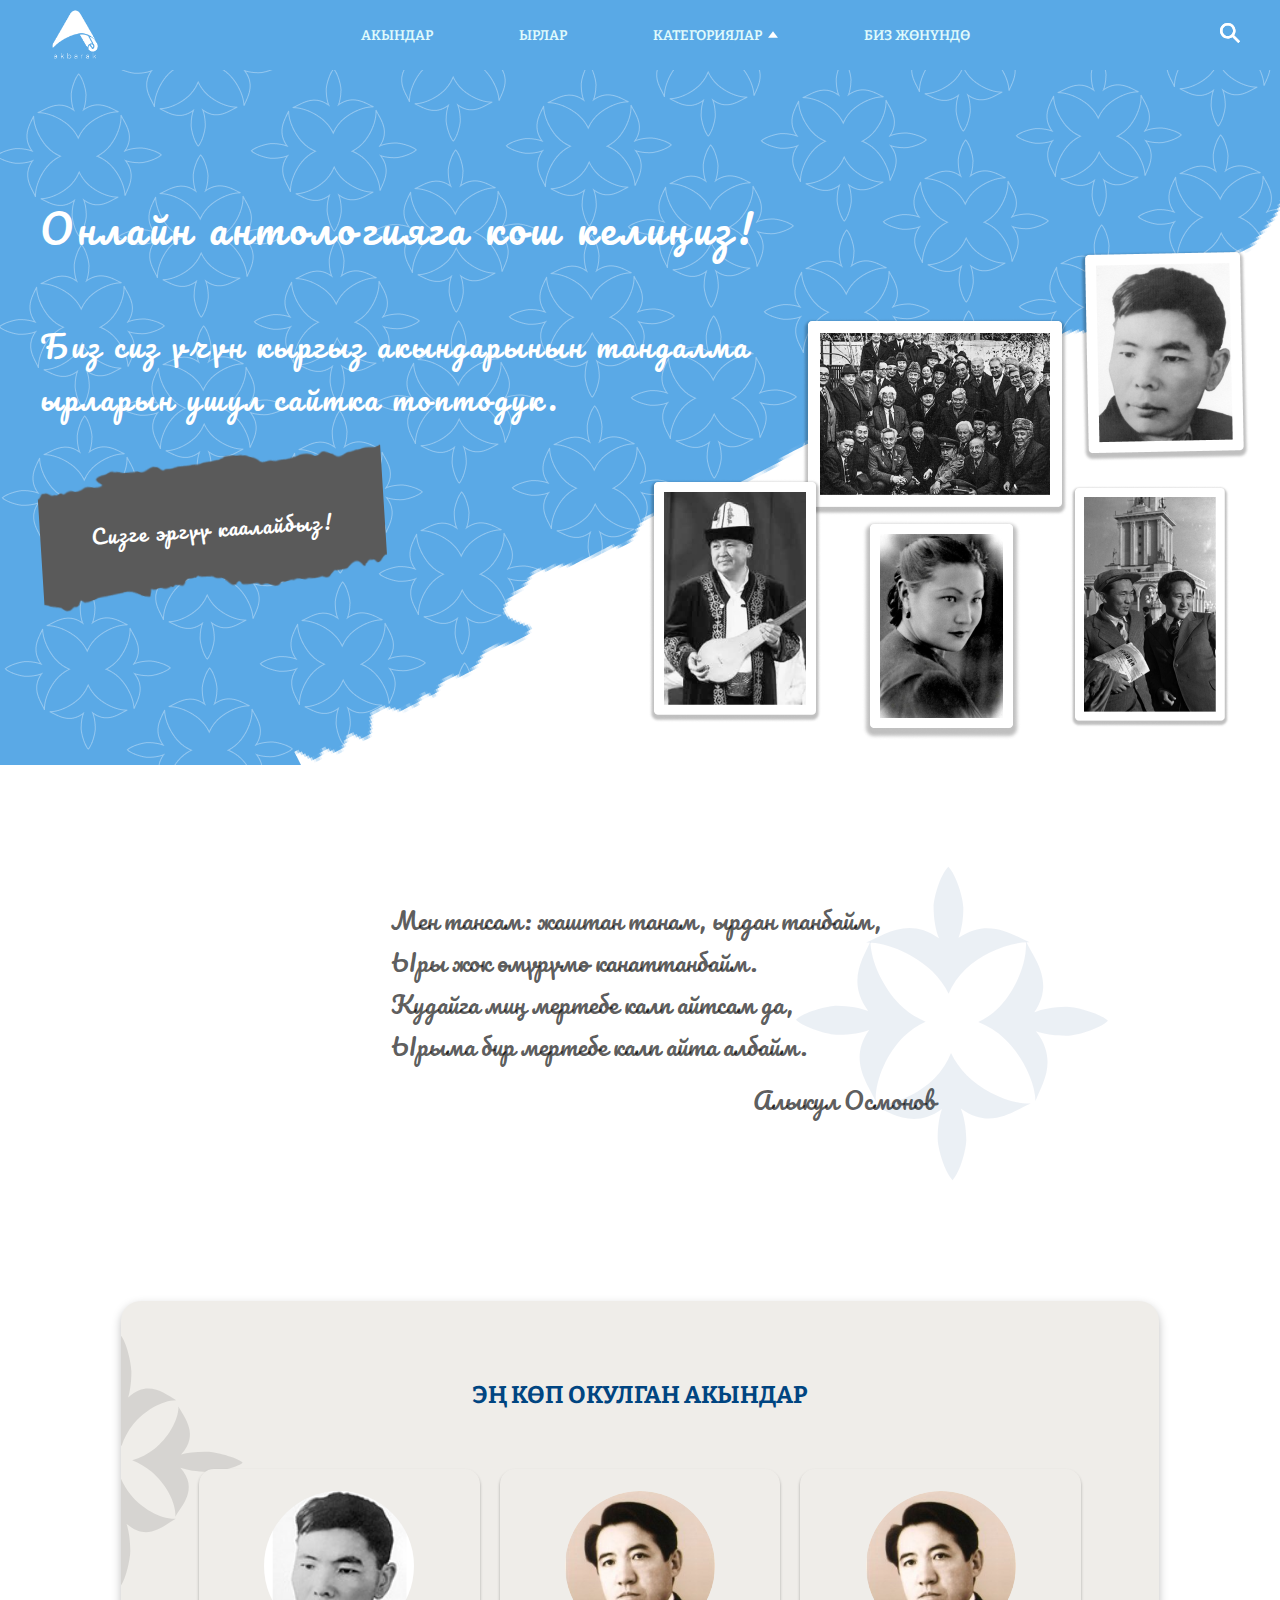
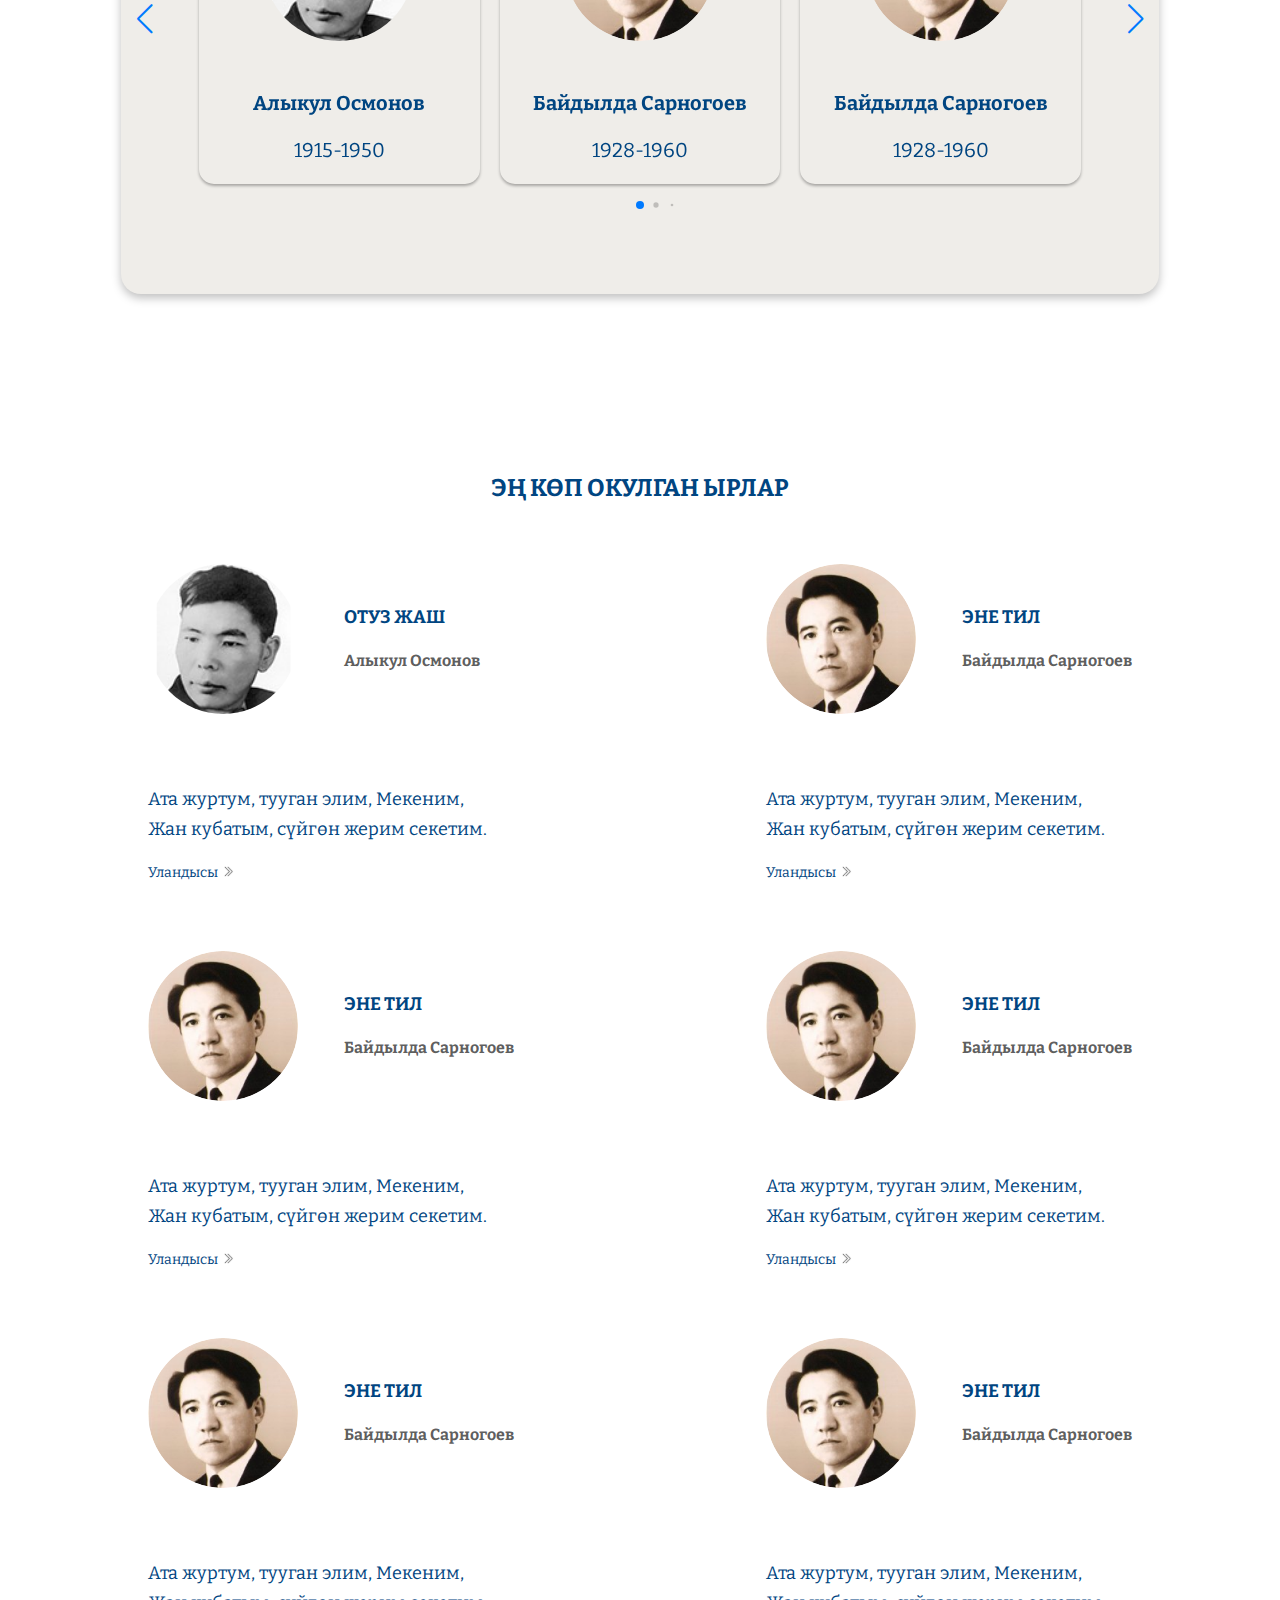
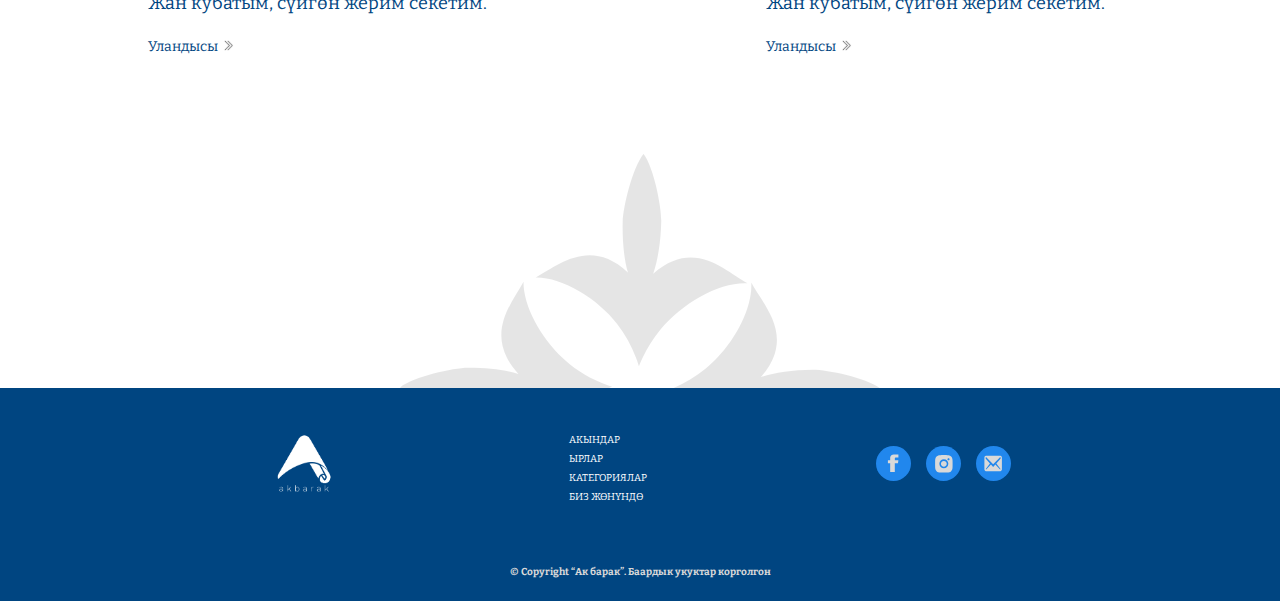
==== commit 02e5d901: "feat: update topscreen and tracery position" ====
--- a/index.html
+++ b/index.html
@@ -104,8 +104,8 @@
                     <div class="topscreen-text">
                         <div class="text">
                             <h1 class="title">Онлайн антологияга кош келиңиз!</h1>
-                            <p class="description first-descr">Биз сиз үчүн кыргыз акындарынын тандалма ырларын ушул сайтка топтодук.</p>
-                            <p class="description"> Сизге эргүү каалайбыз!</p>
+                            <p class="description first-text">Биз сиз үчүн кыргыз акындарынын тандалма ырларын ушул сайтка топтодук.</p>
+                            <p class="description second-text"> Сизге эргүү каалайбыз!</p>
                         </div>
                     </div> 
                 </div>   
--- a/css/styles.min.css
+++ b/css/styles.min.css
@@ -1 +1 @@
-@import"https://fonts.googleapis.com/css2?family=Bitter:wght@400;500;600;700&display=swap";@import"https://fonts.googleapis.com/css2?family=Pacifico&display=swap";header{position:sticky;top:0;background-color:#59a9e6;z-index:10}.header-wrapper{position:relative;top:0;background-color:#59a9e6;z-index:10}.header-inner{display:-webkit-box;display:-ms-flexbox;display:flex;-webkit-box-align:center;-ms-flex-align:center;align-items:center;-webkit-box-pack:justify;-ms-flex-pack:justify;justify-content:space-between}.header-logo{position:relative;width:70px;height:70px;z-index:5;padding:5px;cursor:pointer}.header-logo img{width:100%;height:100%;-o-object-fit:fit;object-fit:fit}.nav__list{display:-webkit-box;display:-ms-flexbox;display:flex;-webkit-box-align:center;-ms-flex-align:center;align-items:center}.nav__item+.nav__item{margin-left:86px}.nav .nav__link:hover{color:#2187ed;-webkit-transition:all .3s ease;-o-transition:all .3s ease;transition:all .3s ease}.nav__link{font-weight:600;font-size:14px;line-height:29px;text-transform:uppercase;color:#e0fbfc;padding:30px 0}body.mouse .nav__list>li:hover .sub-menu{display:block}.nav__list>li:hover svg{-webkit-transition:-webkit-transform .4s ease 0s;transition:-webkit-transform .4s ease 0s;-o-transition:transform .4s ease 0s;transition:transform .4s ease 0s;transition:transform .4s ease 0s, -webkit-transform .4s ease 0s;-webkit-transform:rotate(180deg);-ms-transform:rotate(180deg);transform:rotate(180deg);fill:#e0fbfc}.nav__arrow{margin:0 0 2px 3px}.nav .sub-menu{display:none;position:absolute;top:100%;-webkit-transform:translate(-32px, 0px);-ms-transform:translate(-32px, 0px);transform:translate(-32px, 0px);z-index:4;background-color:rgba(0,69,129,.9)}.nav .sub-menu__list{-webkit-column-count:2;-moz-column-count:2;column-count:2}.nav .sub-menu li{padding:0px 12px;position:relative;z-index:auto}.nav .sub-menu__link+.nav .sub-menu__link{margin-top:14px}.nav .sub-menu__link{color:#fff;display:inline-block;font-size:.875rem;width:150px;padding:15px 51px 15px 70px;display:inline-block;padding:13px 0;text-align:center;border:1px solid rgba(122,118,118,.4);border-width:0px 0px 1px 0px}.nav .sub-menu__link:hover{background-color:rgba(242,243,245,.1);color:#2187ed}.burger{display:none}.search-btn span{content:url("../assets/icons/search.svg");position:relative}.search-close{display:none;position:absolute;top:0px;-webkit-transform:translate(-62px, 0px);-ms-transform:translate(-62px, 0px);transform:translate(-62px, 0px);background-color:rgba(0,69,129,.1);padding:28px}.search-btn span.hide{opacity:0}.search-close.show{display:block}.search-form{position:absolute;top:-113px;background-color:rgba(255,255,255,.6);width:100%;-webkit-transition:.3s;-o-transition:.3s;transition:.3s;overflow:auto}.search-form__inner{display:-webkit-box;display:-ms-flexbox;display:flex;-webkit-box-align:center;-ms-flex-align:center;align-items:center}.search-form input{width:96%;height:22px;border-style:none;margin:11px 0;background-color:rgba(0,0,0,0)}.search-form input:focus{outline:none}.search-form.input-show{top:70px}@media(max-width: 1024px){.header-logo{width:45px;height:45px}.nav__link{font-size:12px;padding:20px 0}.nav__link.parent{margin:0 8px 0 0}.nav__item+.nav__item{margin-left:60px}.nav__list>li:hover .sub-menu{display:none}.nav .sub-menu__list{-webkit-column-count:1;-moz-column-count:1;column-count:1}.nav .sub-menu__link{font-size:12px;width:153px;padding:10px 11px 10px 13px}body.touch .nav__list>li.open .sub-menu{display:block}body.touch .nav__list>li.open .nav__arrow{-webkit-transform:rotate(-180deg);-ms-transform:rotate(-180deg);transform:rotate(-180deg)}.search-btn span{width:18px;height:18px}.search-form{top:-6px}.search-form input{width:95%;padding:0 10px}.search-form.input-show{top:43px}.search-close{top:0;-webkit-transform:translate(-54px, 0px);-ms-transform:translate(-54px, 0px);transform:translate(-54px, 0px);background-color:rgba(0,69,129,.1);padding:13px}.search-close img{width:16px;height:16px;position:relative;top:3px}}@media(max-width: 768px){header{position:sticky;top:0;z-index:5}.header-logo{-webkit-box-ordinal-group:2;-ms-flex-order:1;order:1}.burger{z-index:5;display:block;position:relative;width:25px;height:20px;cursor:pointer;-webkit-box-ordinal-group:1;-ms-flex-order:0;order:0}.burger span,.burger::before,.burger::after{position:absolute;left:0;width:100%;height:10%;background-color:#fff;-webkit-transition:all .3s ease 0s;-o-transition:all .3s ease 0s;transition:all .3s ease 0s;border-radius:2px}.burger::before,.burger::after{content:""}.burger::before{top:0px}.burger::after{bottom:0px}.burger span{top:50%;-webkit-transform:scale(1) translate(0px, -50%);-ms-transform:scale(1) translate(0px, -50%);transform:scale(1) translate(0px, -50%)}.burger.active span{-webkit-transform:scale(0) translate(0px, -50%);-ms-transform:scale(0) translate(0px, -50%);transform:scale(0) translate(0px, -50%)}.burger.active::before{top:50%;-webkit-transform:rotate(-45deg) translate(0px, -50%);-ms-transform:rotate(-45deg) translate(0px, -50%);transform:rotate(-45deg) translate(0px, -50%)}.burger.active::after{top:50%;-webkit-transform:rotate(45deg) translate(0px, 50%);-ms-transform:rotate(45deg) translate(0px, 50%);transform:rotate(45deg) translate(0px, 50%)}.nav{position:fixed;top:45px;left:-100%;width:320px;height:100%;background:rgba(0,69,129,.9);color:#fff;padding:90px 0px 30px 30px;-webkit-transition:left .3s ease 0s;-o-transition:left .3s ease 0s;transition:left .3s ease 0s;overflow:auto}.nav__list{display:block}.nav__item+.nav__item{margin-left:0px}.nav__item{max-width:260px;padding:16px 0px 16px 16px;border:1px solid #7a7676;border-width:0px 0px 1px 0px}.nav__link.parent{margin:0 128px 0 0}.nav .arrow{top:241px}.nav .sub-menu{position:relative;top:0;left:115px;background-color:rgba(0,0,0,0)}.nav .sub-menu li{background-color:rgba(0,0,0,0)}.nav .sub-menu li:first-child{padding-top:0px}.nav .sub-menu li:last-child{padding-bottom:0px}.nav .sub-menu li:last-child .sub-menu__link{border-width:0px 0px 0px 0px}.nav.menu-show{left:0}.search-btn{-webkit-box-ordinal-group:3;-ms-flex-order:2;order:2}.search-form input{width:93%}.search-form img{width:18px;height:18px}}@media(max-width: 600px){.search-form input{width:91%}}@media(max-width: 500px){.search-form input{width:89%}}@media(max-width: 426px){.nav{top:43px;left:-100%;width:100%}.search-btn{width:15px;height:15px}.search-btn .search-close{top:1px;-webkit-transform:translate(-24px, 0px);-ms-transform:translate(-24px, 0px);transform:translate(-24px, 0px);background-color:rgba(0,69,129,.1);padding:11px}.search-form{top:4px}.search-form input{width:93%;margin:7px 0}.search-form input::-webkit-input-placeholder{font-size:10px}.search-form input::-moz-placeholder{font-size:10px}.search-form input:-ms-input-placeholder{font-size:10px}.search-form input::-ms-input-placeholder{font-size:10px}.search-form input::placeholder{font-size:10px}.search-form img{width:16px;height:16px}.search-form.input-show{top:43px}}@media(max-width: 360px){.search-btn .search-close{-webkit-transform:translate(-19px, 0px);-ms-transform:translate(-19px, 0px);transform:translate(-19px, 0px)}}.footer{background-color:#004581}.footer__inner{display:-webkit-box;display:-ms-flexbox;display:flex;-webkit-box-align:center;-ms-flex-align:center;align-items:center;margin:40px 0 0px 0}.footer__logo{width:70px;margin:0 auto}.footer__logo-link{text-decoration:none}.footer__logo img{width:100%}.footer__menu-link{font-size:10px;color:#fff;text-transform:uppercase}.footer .social-menu>li img{width:35px;height:35px}.footer .social-menu__item+.social-menu__item{margin-left:15px}.footer .copyright p{font-size:10px;margin-bottom:20px}@media(max-width: 768px){.footer__logo{width:50px}.footer .social-menu>li img{width:30px;height:30px}}@media(max-width: 475px){.footer__inner{-webkit-box-orient:vertical;-webkit-box-direction:normal;-ms-flex-direction:column;flex-direction:column;margin:20px 0 0px 0}.footer__logo{width:40px;margin-bottom:15px}.footer__nav{display:none}}.social-menu{max-width:22%;margin:0 auto;display:-webkit-box;display:-ms-flexbox;display:flex;-webkit-box-align:center;-ms-flex-align:center;align-items:center;-webkit-box-pack:justify;-ms-flex-pack:justify;justify-content:space-between;list-style:none}@media(max-width: 1040px){.social-menu{max-width:30%}}@media(max-width: 768px){.social-menu__item img{width:30px;height:30px}}@media(max-width: 520px){.social-menu{max-width:50%}}.copyright{font-family:"Bitter";font-style:normal;font-weight:700;font-size:20px;line-height:24px;color:#004581;text-align:center;font-size:14px;line-height:17px;color:#d9d9d9;margin-top:60px}@media(max-width: 768px){.copyright{font-size:10px;margin-top:30px}}@media(max-width: 425px){.copyright{font-size:8px;margin-top:29px}}.topscreen__wrapper{background-image:url("../assets/images/banner-bgk.jpg");background-repeat:no-repeat;background-position:center}.topscreen-inner{margin:0px 0 123px 0}.topscreen-text{width:50%;margin:182px auto 0 0}.topscreen-text .title{font-style:normal;font-weight:600;font-size:30px;line-height:29px;letter-spacing:1px;color:#fff}.topscreen-text .description{font-style:normal;font-weight:600;font-size:20px;line-height:24px;letter-spacing:1px;color:#fff}.topscreen-text .first-descr{margin:60px 0 20px 0}.topscreen-text .text{padding-bottom:50px}@media(max-width: 768px){.topscreen-inner{margin:16px auto 100px auto}.topscreen__wrapper{background-image:url("../assets/images/banner-tablet.png");background-repeat:no-repeat;background-position:center 0px}.topscreen-text{width:60%;margin:88px auto 0 auto}.topscreen-text .title{font-style:normal;font-weight:600;line-height:29px;text-align:center}.topscreen-text .description{width:70%;margin:34px auto 50px auto;font-size:16px;text-align:center}}@media(max-width: 575px){.topscreen-text .topscreen-text{width:100%}.topscreen-text .title{font-size:24px;line-height:25px}.topscreen-text .description{font-size:12px;line-height:15px}.topscreen-text .text{padding-bottom:0px}}@media(max-width: 475px){.topscreen-inner{margin:16px 0 40px 0}.topscreen-text{width:100%;margin:54px auto 0 auto}.topscreen-text .title{max-width:55%;margin:0 auto;font-style:normal;font-weight:600;font-size:18px;line-height:20px;text-align:center}.topscreen-text .description{max-width:55%;margin:25px auto 25px auto;font-size:12px;line-height:15px;text-align:center}}.poem .poem-inner{width:590px;margin:134px auto 100px auto}.poem__line p,.poem__author{font-family:"Pacifico",cursive;font-style:normal;font-weight:400;font-size:24px;line-height:42px;color:rgba(0,0,0,.65)}.poem__line p{position:relative;width:498px;margin:0 auto}.poem .tracery{content:url("../assets/icons/poem-line-ornament.svg");position:absolute;top:800px;-webkit-transform:translate(550px, 0px);-ms-transform:translate(550px, 0px);transform:translate(550px, 0px);width:316px;height:316px}.poem__author{text-align:right;padding:12px 0 0 0}@media(max-width: 1170px){.poem .tracery{top:800px;-webkit-transform:translate(550px, 0px);-ms-transform:translate(550px, 0px);transform:translate(550px, 0px);width:235px;height:235px}}@media(max-width: 1024px){.poem__line p,.poem__author{font-family:"Pacifico",cursive;font-style:normal;font-weight:400;font-size:20px}.poem .tracery{top:741px;-webkit-transform:translate(420px, 0px);-ms-transform:translate(420px, 0px);transform:translate(420px, 0px)}}@media(max-width: 768px){.poem .poem-inner{width:296px;margin:89px auto 40px auto}.poem__line p,.poem__author{font-size:16px;line-height:25px}.poem__line p{width:336px;margin:0 auto}.poem .tracery{top:614px;-webkit-transform:translate(280px, 0px);-ms-transform:translate(280px, 0px);transform:translate(280px, 0px);width:150px;height:150px}}@media(max-width: 600px){.tracery{display:none}}@media(max-width: 425px){.poem .poem-inner{width:260px;margin:34px auto 50px auto}.poem__line p,.poem__author{font-size:14px;line-height:21px}.poem__line p{width:326px;margin:0 auto}.poem .tracery{display:none;-webkit-transform:translate(420px, 0px);-ms-transform:translate(420px, 0px);transform:translate(420px, 0px)}}.slide{background-color:#efede9;max-width:1038px;width:100%;margin:80px auto;background:#efede9;-webkit-box-shadow:0px 4px 10px rgba(0,0,0,.25);box-shadow:0px 4px 10px rgba(0,0,0,.25);border-radius:20px;padding:30px 0px 80px 0px}.slide__inner{width:100%;margin:0px auto}.slide__tracery{content:url("../assets/icons/half-tracery.svg");position:absolute;rotate:90deg;top:1315px;-webkit-transform:translate(0px, 64px);-ms-transform:translate(0px, 64px);transform:translate(0px, 64px);width:250px}.slide-content{margin:0 73px;overflow:hidden;padding:10px 5px 30px 5px}.slide h2{font-family:"Bitter";font-style:normal;font-weight:700;font-size:24px;color:#fff;text-align:center;text-transform:uppercase;color:#004581;font-size:24px;text-transform:uppercase;padding:50px 0}.card{background:#efede9;border-radius:15px;-webkit-box-shadow:0px 2px 3px rgba(0,0,0,.3);box-shadow:0px 2px 3px rgba(0,0,0,.3)}.image-content,.card-content{display:-webkit-box;display:-ms-flexbox;display:flex;-webkit-box-orient:vertical;-webkit-box-direction:normal;-ms-flex-direction:column;flex-direction:column;-webkit-box-align:center;-ms-flex-align:center;align-items:center}.image-content{padding:22px 0 25px 0}.card-image{height:150px;width:150px;border-radius:50%}.card-image img{height:100%;width:100%;-o-object-fit:cover;object-fit:cover;border-radius:50%}.card-content{row-gap:23px;padding:25px 0 22px 0}.card-content h4{font-family:"Bitter";font-style:normal;font-weight:700;font-size:20px;line-height:24px;color:#004581;text-align:center}.card-content p{font-family:"Bitter";font-style:normal;font-weight:700;font-size:20px;line-height:24px;color:#004581;text-align:center;font-weight:400}.swiper-navBtn{color:#004581;-webkit-transition:color .3s ease;-o-transition:color .3s ease;transition:color .3s ease}.swiper-navBtn:hover{color:#59a9e6}.swiper-button-next.swiper-navBtn:after,.swiper-button-prev.swiper-navBtn:after{font-size:30px}.swiper-button-next.swiper-navBtn{top:45%}.swiper-button-prev.swiper-navBtn{top:45%}.swiper-pagination.swiper-pagination-bullets.slide-pag{bottom:5px}.swiper-pagination-horizontal.swiper-pagination-bullets.swiper-pagination-bullet{background-color:#004581}@media(max-width: 1024px){.card-content h4,.card-content p{font-size:18px}.slide h2{font-size:18px;padding:30px 0}.card-content h4,.card-content p{font-size:16px}}@media(max-width: 840px){.slide__tracery{top:1360px;-webkit-transform:translate(0px, 64px);-ms-transform:translate(0px, 64px);transform:translate(0px, 64px)}}@media(max-width: 767px){.slide{max-width:650px;width:100%;background-size:300px 300px;background-position:top -73% left -20%}.slide__inner{width:95%;margin:0px auto}.slide__tracery{rotate:180deg;top:953px;-webkit-transform:translate(-20px, 64px);-ms-transform:translate(-20px, 64px);transform:translate(-20px, 64px)}.slide-content{margin:0 32px;overflow:hidden;padding:10px 5px 30px 5px}.slide h2{font-size:18px;padding:30px 0}.card-image{height:118px;width:118px}.image-content{padding:18px 0 20px 0}.card-content{row-gap:10px;padding:20px 0 30px 0}.swiper-button-next.swiper-navBtn:after,.swiper-button-prev.swiper-navBtn:after{font-size:20px !important}.swiper-pagination.swiper-pagination-bullets.slide-pag{bottom:0px !important}}@media(max-width: 760px){.slide{background-image:none;max-width:350px}.slide__inner{width:90%;margin:0px auto}.slide__tracery{display:none}}@media(max-width: 426px){.slide{max-width:300px;width:100%;margin:50px auto;padding:30px 0px 30px 0px}.slide h2{font-size:14px;padding:20px 0}.slide-content{padding:10px 5px 42px 5px}.card-image{height:80px;width:80px}.image-content{padding:28px 0 12px 0}.card-content{row-gap:12px;padding:12px 0 42px 0}.card-content h4,.card-content p{font-size:14px}.swiper-pagination.swiper-pagination-bullets.slide-pag{bottom:20px !important}}@media(max-width: 350px){.slide__inner{width:100%}}.popular-poems h2{font-family:"Bitter";font-style:normal;font-weight:700;font-size:24px;color:#fff;text-align:center;text-transform:uppercase;color:#004581;margin:0 0 62px 0}.popular-poems__inner{margin:100px 0 0px 0}.popular-poems__gallery{display:grid;grid-template-columns:repeat(2, 1fr);-webkit-column-gap:24px;-moz-column-gap:24px;column-gap:24px;margin:0 0 99px 0}.popular-poems .gallery-card__inner{max-width:366px;display:-webkit-box;display:-ms-flexbox;display:flex;-webkit-box-align:center;-ms-flex-align:center;align-items:center;gap:46px;margin:22px auto;cursor:pointer}.popular-poems .gallery-card img{width:150px;height:150px;border-radius:50%}.popular-poems .poem-details h4,.popular-poems .poem-details p{font-family:"Bitter";font-style:normal;font-weight:700;font-size:20px;line-height:24px;color:#004581;text-align:center;line-height:28px;text-align:left}.popular-poems .poem-details h4{margin:0 0 16px 0;font-size:18px;text-transform:uppercase}.popular-poems .poem-details p{font-size:16px;color:rgba(0,0,0,.65)}.popular-poems__inner .section-button{z-index:5;cursor:pointer}.popular-poems .tracery{display:block;width:40%;margin:0 auto}@media(max-width: 1280px){.popular-poems__tracery{display:none}}@media(max-width: 1024px){.popular-poems{background-size:300px 300px;background-position:top 40% right 55%;background-repeat:no-repeat}.popular-poems__inner{margin:80px 0 0px 0}.popular-poems h2{font-size:18px;margin:0 0 53px 0}.popular-poems .gallery-card__inner{max-width:264px;gap:18px}.popular-poems .poem-details h4{font-size:16px;line-height:17px}.popular-poems .poem-details p{font-size:14px;line-height:25px}.popular-poems__gallery{margin:0 0 59px 0}.popular-poems .gallery-card img{width:118px;height:118px}}@media(max-width: 767px){.popular-poems__inner{margin:80px 0 0px 0}.popular-poems__gallery{grid-template-columns:repeat(1, 1fr);margin:0 0 60px 0}}@media(max-width: 475px){.popular-poems{background-size:250px 250px;background-position:top 40% right -60%}.popular-poems h2{font-size:14px;margin:0 0 30px 0}.popular-poems .gallery-card img{width:80px;height:80px}.popular-poems .gallery-card__inner{max-width:189px;gap:23px}.popular-poems .poem-details h4{font-size:14px;margin:0 0 7px 0}.popular-poems .poem-details p{font-size:12px;line-height:12px}.popular-poems .tracery{display:none}}.section-button{padding:14px 41px;background:#f8a324;border:none;border-radius:9px;font-family:"Bitter";font-style:normal;font-weight:600;font-size:20px;line-height:24px;color:#fff;display:block;margin:0 auto;cursor:pointer}.section-button a{color:#fff}@media(max-width: 768px){.section-button{font-size:14px;line-height:17px;padding:13px 28px;margin:0 auto}}@media(max-width: 425px){.section-button{width:100%;font-size:12px;line-height:14px;padding:5px 28px;border-radius:2.63px}}.popular-poems-page__gallery{display:grid;grid-template-columns:repeat(2, 1fr);gap:70px 35px;margin:0 0 99px 0}.popular-poems-page__card-inner{-webkit-box-orient:vertical;-webkit-box-direction:normal;-ms-flex-direction:column;flex-direction:column;max-width:366px;margin:0 auto}.popular-poems-page__tracery1{position:absolute;top:-50px;right:100px}.popular-poems-page__tracery2{position:absolute;bottom:-240px;left:300px}.poem-title-block{display:-webkit-box;display:-ms-flexbox;display:flex;-webkit-box-align:center;-ms-flex-align:center;align-items:center;gap:46px;margin-bottom:40px}.poem-container{font-family:"Bitter";font-weight:400;color:#004581}.poem-container__poem{font-size:18px;line-height:30px;white-space:pre-line}.poem-container__continue{font-size:14px;margin-top:20px}.poem-container__continue::after{content:url(../assets/icons/Double-Up.svg);margin:0px 0 0 5px}.search-input{background-color:rgba(0,0,0,0);border:1px solid rgba(122,118,118,.85);margin:24px auto 0px auto}@media(max-width: 1024px){.popular-poems-page{position:relative}.popular-poems-page__tracery1{width:280px;height:280px;position:absolute;top:-20px;right:-110px}.popular-poems-page__tracery2{width:280px;height:280px;position:absolute;bottom:-120px;left:30px}.poem-container{font-family:"Bitter";font-weight:400;color:#004581}.poem-container__poem{font-size:16px;line-height:25px}.poem-container__continue{font-size:12px;margin-top:20px}.poem-container__continue::after{content:url(../assets/icons/Double-Up.svg);margin:0px 0 0 5px}}@media(max-width: 767px){.popular-poems-page .poem-title-block{display:-webkit-box;display:-ms-flexbox;display:flex;-webkit-box-align:center;-ms-flex-align:center;align-items:center;gap:30px;margin-bottom:25px}.popular-poems-page__gallery{display:grid;grid-template-columns:repeat(1, 1fr);gap:70px 35px;margin:0 0 99px 0}.poem-container__poem{font-size:14px;line-height:25px}}@media(max-width: 475px){.popular-poems-page__card-inner{-webkit-box-orient:vertical;-webkit-box-direction:normal;-ms-flex-direction:column;flex-direction:column;max-width:300px;margin:0 auto}.popular-poems-page__tracery1{width:168px;height:168px;position:absolute;top:43px;right:0px}.popular-poems-page__tracery2{width:168px;height:168px;position:absolute;bottom:-120px;left:30px}}.poets{margin-bottom:107px}.poets__inner h2{font-family:"Bitter";font-style:normal;font-weight:700;font-size:24px;color:#fff;text-align:center;text-transform:uppercase;color:#004581;margin:100px 0 62px 0}.poets__gallery{margin:0 auto 100px auto;display:grid;grid-template-columns:auto auto auto auto;gap:40px}.poets__gallery .card{-webkit-box-shadow:none;box-shadow:none;background-color:#fff;cursor:pointer;-webkit-transition:all .3s ease;-o-transition:all .3s ease;transition:all .3s ease}.poets .card:hover{background-color:#efede9}@media(max-width: 1024px){.poets__gallery{width:598px;grid-template-columns:284px 284px}.poets h2{font-size:20px;margin:60px 0 53px 0}}@media(max-width: 767px){.poets{margin-bottom:66px}.poets__gallery{width:260px;grid-template-columns:260px;gap:40px;margin:0 auto 66px auto}}@media(max-width: 425px){.poets h2{font-size:18px;margin:60px 0 53px 0}}.profile{background-color:#f2f3f5;margin:45px 0}.profile__inner{width:95%;margin:18px auto}.profile__content{width:100%;display:-webkit-box;display:-ms-flexbox;display:flex;-webkit-box-align:center;-ms-flex-align:center;align-items:center;-webkit-box-pack:justify;-ms-flex-pack:justify;justify-content:space-between}.profile .profile-img{width:230px;height:230px;border-radius:50%}.profile .profile-img img{width:100%;height:100%;-o-object-fit:fill;object-fit:fill;border-radius:50%}.profile .tracery{width:300px}.profile-date .poet-profile h4{font-family:"Bitter";font-style:normal;font-weight:700;font-size:20px;line-height:24px;color:#004581;text-align:center;font-size:24px;margin-bottom:28px;text-align:center}.profile-date .poet-profile p{font-family:"Bitter";font-style:normal;font-weight:400;font-size:24px;color:#004581;text-align:center}.profile-btn{display:-webkit-box;display:-ms-flexbox;display:flex;gap:20px;margin-top:64px}.profile-btn button{width:170px;height:45px;border-radius:15px;border-style:none;cursor:pointer}.profile-btn1 a,.profile-btn2 a{font-family:"Bitter";font-style:normal;font-weight:600;font-size:18px;color:#fff}.profile-btn1{background-color:#f8a324}.profile-btn2{background-color:#bc6c25}@media(max-width: 1024px){.profile{background-size:280px 280px;background-position:top 50% right -10%}.profile__inner{width:95%;margin:18px auto}.profile .profile-img{height:170px;width:170px}.profile__content{margin:0 auto}.profile .tracery{width:222px}.profile-date .poet-profile h4{font-size:20px;margin-bottom:24px}.profile-date .poet-profile p{font-size:16px}.profile-btn{display:-webkit-box;display:-ms-flexbox;display:flex;margin-top:33px}.profile-btn button{width:126px;height:37px}.profile-btn1 a,.profile-btn2 a{font-size:14px}}@media(max-width: 767px){.profile{background-image:none}.profile .profile-img{height:140px;width:140px}.profile__content{display:-webkit-box;display:-ms-flexbox;display:flex;-webkit-box-orient:vertical;-webkit-box-direction:normal;-ms-flex-direction:column;flex-direction:column;row-gap:24px;-webkit-box-align:center;-ms-flex-align:center;align-items:center;-webkit-box-pack:justify;-ms-flex-pack:justify;justify-content:space-between}.profile .tracery{display:none}.profile-date{width:80%}.profile-date .poet-profile h4{font-size:16px;margin-bottom:18px}.profile-date .poet-profile p{font-size:12px}.profile-btn1 a,.profile-btn2 a{font-size:12px}.profile-btn{display:-webkit-box;display:-ms-flexbox;display:flex;-webkit-box-orient:vertical;-webkit-box-direction:normal;-ms-flex-direction:column;flex-direction:column;gap:20px;margin-top:24px}.profile-btn button{width:100%;height:24px;border-radius:3px}}.profile-gallery{margin-bottom:100px;width:100%}.profile-gallery__wrapper{display:grid;grid-template-columns:48.8% 48.8%;gap:20px;margin-bottom:100px}.profile-gallery__card:hover{background:#f4f5f6;border-radius:20px}.profile-gallery__card{display:block;margin:0 auto;width:100%;cursor:pointer}.profile-gallery__card-details{padding:39px 68px}.profile-gallery__card-details h4{font-family:"Bitter";font-style:normal;font-weight:700;font-size:20px;line-height:24px;color:#004581;text-align:center;font-weight:500;color:#2187ed;text-align:center;font-size:18px;text-transform:uppercase}.profile-gallery__card-details p{font-family:"Bitter";font-weight:400;color:#004581;font-size:18px;line-height:30px;display:table;margin:0 auto;white-space:pre-line}.profile-gallery .profile-gallery-continue{display:block;margin-top:20px}@media(max-width: 1024px){.profile-gallery__card-details{padding:39px 25px}.profile-gallery__card-details h4{font-size:18px}.profile-gallery__card-details p{font-size:16px;line-height:25px}}@media(max-width: 768px){.profile-gallery{margin-bottom:66px}.profile-gallery__wrapper{width:80%;display:grid;grid-template-columns:auto;gap:20px;margin:0 auto 50px auto}.profile-gallery__card-details{padding:0px}.profile-gallery__card-detail img{width:118px;height:118px}.profile-gallery__card{padding:18px 17px}}@media(max-width: 475px){.profile-gallery{margin-bottom:50px}.profile-gallery__wrapper{width:100%}.profile-gallery__card-details h4{font-size:16px}.profile-gallery__card-details p{font-size:14px}}.poem-block__wrapper{display:-webkit-box;display:-ms-flexbox;display:flex}.poem-block__inner{width:80%;margin:0 auto}.poem-block h4{font-family:"Bitter";font-style:normal;font-weight:700;font-size:24px;color:#fff;text-align:center;text-transform:uppercase;color:#004581;text-transform:capitalize}.poem-block h4:nth-last-child(2){margin:28px 0px 50px 0px}.poem-block pre{font-family:"Bitter";font-style:normal;font-weight:700;font-size:20px;line-height:24px;color:#004581;text-align:center;font-weight:400;color:#004581;font-size:20px;line-height:40px;text-transform:normal;text-align:left;display:-webkit-box;display:-ms-flexbox;display:flex;-webkit-box-pack:center;-ms-flex-pack:center;justify-content:center}@media(max-width: 768px){.poem-block h4{font-size:22px}.poem-block pre{font-size:18px;line-height:30px}}.poet-life__wrapper{display:-webkit-box;display:-ms-flexbox;display:flex}.poet-life__inner{width:80%;margin:0 auto 100px auto}.poet-life h4{font-family:"Bitter";font-style:normal;font-weight:700;font-size:24px;color:#fff;text-align:center;text-transform:uppercase;color:#004581;text-transform:uppercase}.poet-life h4:nth-last-child(2){margin:28px 0px 50px 0px}.poet-life__description p{font-family:"Bitter";font-style:normal;font-weight:700;font-size:20px;line-height:24px;color:#004581;text-align:center;font-weight:400;color:#004581;font-size:20px;line-height:40px;text-transform:normal;text-align:left;display:-webkit-box;display:-ms-flexbox;display:flex;-webkit-box-pack:center;-ms-flex-pack:center;justify-content:center;margin-top:30px}.poet-life p+p{margin-top:30px}@media(max-width: 999px){.poet-life__inner{margin:0 auto 50px auto}.poet-life .profile-img{width:150px;height:150px;border-radius:50%}.poet-life .profile-img img{width:100%;height:100%;-o-object-fit:fill;object-fit:fill}.poet-life h4{font-size:18px}.poet-life__description p{font-size:16px;line-height:40px}}@media(max-width: 767px){.poet-life h4{font-size:16px}.poet-life__description p{font-size:14px;line-height:25px}.poet-life p+p{margin-top:15px}}.sticky-block{margin-top:110px;cursor:pointer}.sticky-block__comment{margin-bottom:17px}.sticky-block img{width:50px;height:50px}@media(max-width: 768px){.sticky-block img{width:40px;height:40px}}@media(max-width: 600px){.sticky-block img{width:30px;height:30px}.sticky-block__comment{margin-bottom:10px}}.search-result{display:-webkit-box;display:-ms-flexbox;display:flex;-webkit-box-orient:vertical;-webkit-box-direction:normal;-ms-flex-direction:column;flex-direction:column;margin-top:50px}.search-result label{font-family:"Bitter";font-style:normal;font-weight:700;font-size:20px;line-height:24px;color:#004581;text-align:center;text-align:left;color:rgba(0,69,129,.35);margin-bottom:14px}.search-result__input{display:-webkit-box;display:-ms-flexbox;display:flex;-webkit-box-align:center;-ms-flex-align:center;align-items:center;border:1px solid #d9d9d9;padding:10px 25px;margin-bottom:50px}.search-result__input input{width:100%;border:none}.search-result__input input:focus{outline:none}.search-result__input img.hide{display:none}.search-result__date{margin-bottom:100px}.tab-btns{margin-bottom:48px}.tab-btns .tab-btn{font-family:"Bitter";font-style:normal;font-weight:700;font-size:20px;line-height:24px;color:#004581;text-align:center;font-size:20px;width:210px;height:54px;border:1px solid #d9d9d9;border-radius:15px;background-color:rgba(0,0,0,0)}.tab-btns .tab-btn+.tab-btn{margin-left:77px}.tab-btns .tab-btn.active{background-color:#d9d9d9}.show{display:block}.hide{display:none}.search-list{width:93%;margin:0 auto}.search-list ul{margin-bottom:80px}.search-list__item{width:40%;list-style-type:disc;font-size:20px;color:#004581}.search-list__item+.search-list__item{margin-top:50px}.search-list__item h5,.search-list__item p,.search-list__item h6{font-family:"Bitter";font-style:normal;font-weight:700;font-size:20px;line-height:24px;color:#004581;text-align:center;text-align:left}.search-list__item h5{font-size:18px;font-weight:500;text-transform:uppercase}.search-list__item p{font-weight:400;font-size:18px;margin:10px 0px}.search-list__item h6{font-size:14px}@media(max-width: 768px){.search-result label{font-size:18px}.tab-btns{margin-bottom:48px}.tab-btns .tab-btn{font-size:16px;width:143px;height:45px}.search-list{width:93%;margin:0 auto}.search-list ul{margin-bottom:80px}.search-list__item{width:80%;list-style-type:disc;font-size:20px;color:#004581}.search-list__item h5{font-size:16px;font-weight:500;text-transform:uppercase}.search-list__item p{font-weight:400;font-size:16px;margin:10px 0px}.search-list__item h6{font-size:14px}}@media(max-width: 600px){.search-result label{font-size:16px}.search-result__input img{width:15px;height:15px}.tab-btns{margin-bottom:48px;text-align:center}.tab-btns .tab-btn{font-size:14px;width:143px;height:45px}.search-list ul{margin-bottom:80px}.search-list__item{width:80%;list-style-type:disc;font-size:20px;color:#004581}.search-list__item h5{font-size:14px;font-weight:500;text-transform:uppercase}.search-list__item p{font-weight:400;font-size:14px;margin:10px 0px}.search-list__item h6{font-size:12px}}@media(max-width: 475px){.tab-btns .tab-btn{font-size:14px;width:120px;height:35px;border-radius:10px}.tab-btns .tab-btn+.tab-btn{margin-left:10px}}.hidden{display:none}.pagination-container{display:-webkit-box;display:-ms-flexbox;display:flex;-webkit-box-align:center;-ms-flex-align:center;align-items:center;-webkit-box-pack:center;-ms-flex-pack:center;justify-content:center}.pagination-number{font-size:1.5rem;background-color:rgba(0,0,0,0);border:none;margin:.25rem .5rem;cursor:pointer;height:2.5rem;width:2.5rem;border-radius:50%;color:#004581}.pagination-button{border:none;margin:.25rem .25rem;cursor:pointer;height:2.5rem;width:2.5rem;border-radius:50%;background:rgba(0,0,0,0)}.pagination-button:hover,.pagination-number:hover{background:#d9d9d9}.disabled:hover{background:rgba(0,0,0,0)}.pagination-button svg.disable{opacity:.3}.pagination-button img{vertical-align:middle}.pagination-number.active{color:#fff;background:#004581;border-radius:50%}@media(max-width: 768px){.pagination-number{font-size:1.3rem;height:2rem;width:2rem}.pagination-button{border:none;margin:.25rem .25rem;cursor:pointer;height:2rem;width:2rem;border-radius:50%;background:#d9d9d9}.pagination-button svg{height:19.5px;width:8.03px}}@media(max-width: 425px){.pagination-number{font-size:.8rem}.pagination-button{border:none;margin:.25rem .25rem;cursor:pointer;height:1.5rem;width:1.5rem;border-radius:50%;background:#d9d9d9}.pagination-button svg{height:15.5px;width:3.43px}}.about__inner{width:91%;margin:100px auto 0px auto;position:relative;z-index:-1}.about h2{font-family:"Bitter";font-style:normal;font-weight:700;font-size:24px;color:#fff;text-align:center;text-transform:uppercase;color:#004581;margin-bottom:68px;position:relative}.about__descrip{margin-bottom:250px}.about__descrip p{font-family:"Bitter";font-style:normal;font-weight:700;font-size:20px;line-height:24px;color:#004581;text-align:center;font-weight:400;font-size:20px;text-align:left;line-height:35px}.about__descrip p+p{margin-top:30px}.about__tracery{content:url("../assets/icons/half-tracery.svg");position:relative;top:0px;width:489px;margin:0 auto}@media(max-width: 999px){.about h2{font-size:18px;margin-bottom:49px}.about__descrip p{font-size:16px;line-height:30px}.about p+p{margin-top:25px}}@media(max-width: 425px){.about__inner{margin:50px 20px 350px 20px}.about h2{font-size:16px;margin-bottom:25px}.about__descrip p{font-size:14px;line-height:25px}.about p+p{margin-top:20px}}.modal{position:fixed;top:0;left:0;width:100%;height:100%;overflow:hidden;background-color:rgba(0,0,0,.5);display:none;z-index:3}.modal__dialog{max-width:560px;margin:120px auto}.modal__content{position:relative;width:100%;background-color:#fff;padding:30px;border-radius:10px}.modal .share{display:-webkit-box;display:-ms-flexbox;display:flex;-webkit-box-pack:justify;-ms-flex-pack:justify;justify-content:space-between;-webkit-box-align:center;-ms-flex-align:center;align-items:center}.modal .share p{font-family:"Bitter";font-style:normal;font-weight:700;font-size:20px;line-height:24px;color:#004581;text-align:center;font-size:22px;font-weight:600}.modal .social-media-block{width:60%;margin:40px auto;display:-webkit-box;display:-ms-flexbox;display:flex;-webkit-box-pack:justify;-ms-flex-pack:justify;justify-content:space-between;padding:30px;border:1px solid rgba(0,69,129,.35);border-radius:10px}.modal .social-media-block img{width:50px;height:50px}.modal .share-site-link{position:relative;width:80%;margin:0 auto 20px auto;display:-webkit-box;display:-ms-flexbox;display:flex;-webkit-box-align:center;-ms-flex-align:center;align-items:center;-webkit-box-pack:justify;-ms-flex-pack:justify;justify-content:space-between;border:1px solid rgba(0,69,129,.35);border-radius:10px;padding:10px 20px}.modal .share-site-link input{font-size:20px;border:none}.modal .share-site-link input:focus{outline:none}.modal .copy-popup{position:absolute;top:295px;-webkit-transform:translate(400px, 0px);-ms-transform:translate(400px, 0px);transform:translate(400px, 0px);width:20%;background-color:#59a9e6;border-radius:3px;display:none}.modal .copy-popup p{font-family:"Bitter";font-style:normal;font-weight:700;font-size:20px;line-height:24px;color:#004581;text-align:center;font-size:14px;font-weight:400;color:#000;margin:5px 0px;text-align:center}.modal .copy-popup.show{display:block}.modal.show{display:block}@media(max-width: 768px){.modal__dialog{max-width:450px;margin:120px auto}.modal .share p{font-size:18px}.modal .social-media-block{width:60%}.modal .social-media-block img{width:40px;height:40px}.modal .share-site-link input{font-size:16px}}@media(max-width: 600px){.modal__dialog{max-width:300px;margin:120px auto}.modal__content{padding:15px}.modal .share p{font-size:14px}.modal .social-media-block{width:60%;margin:20px auto;padding:15px}.modal .social-media-block img{width:30px;height:30px}.modal .share-site-link input{font-size:12px}}.comment__wrapper{margin:40px 0 80px 0px;padding-left:20px}.comment__form{width:80%}.comment__name{width:50%;height:40px;font-family:"Bitter";text-align:left;padding:0 10px;border:.935156px solid rgba(0,69,129,.35)}.comment__name:focus{outline:none}.comment__body{margin:21px 0;width:100%;padding:10px;font-family:"Bitter";border:.935156px solid rgba(0,69,129,.35);text-align:left;resize:none}.comment__body::-webkit-input-placeholder{font-family:"Bitter"}.comment__body::-moz-placeholder{font-family:"Bitter"}.comment__body:-ms-input-placeholder{font-family:"Bitter"}.comment__body::-ms-input-placeholder{font-family:"Bitter"}.comment__body::placeholder{font-family:"Bitter"}.comment__body:focus{outline:none}.comment__submit{display:block;margin-left:auto;font-family:"Bitter";font-style:normal;font-weight:700;font-size:20px;line-height:24px;color:#004581;text-align:center;font-size:16px;color:#fff;padding:14px 41px;background-color:#f8a324;border-radius:8px;border:rgba(0,0,0,0)}.comment__counter{font-family:"Bitter";font-style:normal;font-weight:700;font-size:20px;line-height:24px;color:#004581;text-align:center;font-weight:400;font-size:14px;color:rgba(0,69,129,.55);text-align:left;margin-bottom:10px}.comment hr{border:1px solid #f8a324}.comment__field{margin:30px 0px 0px 0px;padding-left:25px}.comment__field-name{font-family:"Bitter";font-style:normal;font-weight:700;font-size:20px;line-height:24px;color:#004581;text-align:center;font-weight:600;font-size:14px;text-align:left}.comment__field-body{font-family:"Bitter";font-style:normal;font-weight:700;font-size:20px;line-height:24px;color:#004581;text-align:center;font-weight:400;font-size:14px;text-align:left;margin:0px 0px 10px 0px}.comment .feedback-group{width:20%;display:-webkit-box;display:-ms-flexbox;display:flex;-webkit-box-align:center;-ms-flex-align:center;align-items:center;-webkit-box-pack:justify;-ms-flex-pack:justify;justify-content:space-between}.comment .feedback-group p{font-family:"Bitter";font-size:12px;color:#004581}.comment .feedback-group .like-group{display:-webkit-box;display:-ms-flexbox;display:flex;gap:15px}.comment .feedback-group .like-item,.comment .feedback-group .dislike-item{display:-webkit-box;display:-ms-flexbox;display:flex;-webkit-box-align:center;-ms-flex-align:center;align-items:center;gap:5px}.comment .feedback-group .reply{font-family:"Bitter";font-style:normal;font-weight:700;font-size:20px;line-height:24px;color:#004581;text-align:center;font-weight:400;font-size:12px;color:rgba(0,69,129,.55)}.comment .child-list-item{padding:40px 20px 0px 0px}.comment__list-child{padding:20px 0px 0px 40px}@media(max-width: 768px){.comment__form{width:90%;margin-bottom:20px}.comment__submit{font-size:14px;padding:12px 30px}.comment__counter{font-size:12px}.comment__name::-webkit-input-placeholder{font-size:12px}.comment__name::-moz-placeholder{font-size:12px}.comment__name:-ms-input-placeholder{font-size:12px}.comment__name::-ms-input-placeholder{font-size:12px}.comment__name::placeholder{font-size:12px}.comment__body::-webkit-input-placeholder{font-size:12px}.comment__body::-moz-placeholder{font-size:12px}.comment__body:-ms-input-placeholder{font-size:12px}.comment__body::-ms-input-placeholder{font-size:12px}.comment__body::placeholder{font-size:12px}.comment__field-name{font-size:12px}.comment__field-body{font-size:12px}.comment .feedback-group{width:30%;display:-webkit-box;display:-ms-flexbox;display:flex;-webkit-box-align:center;-ms-flex-align:center;align-items:center;-webkit-box-pack:justify;-ms-flex-pack:justify;justify-content:space-between}.comment .feedback-group p{font-family:"Bitter";font-size:12px;color:#004581}.comment .feedback-group .like-group{display:-webkit-box;display:-ms-flexbox;display:flex;gap:15px}.comment .feedback-group .like-item,.comment .feedback-group .dislike-item{display:-webkit-box;display:-ms-flexbox;display:flex;-webkit-box-align:center;-ms-flex-align:center;align-items:center;gap:5px}.comment .feedback-group .reply{font-family:"Bitter";font-style:normal;font-weight:700;font-size:20px;line-height:24px;color:#004581;text-align:center;font-weight:400;font-size:12px;color:rgba(0,69,129,.55)}.comment .child-list-item{padding:20px 20px 0px 0px}}@media(max-width: 600px){.comment__form{width:100%;margin-bottom:20px}.comment__submit{display:block;margin-left:none;margin:0 auto;font-family:"Bitter";font-style:normal;font-weight:700;font-size:20px;line-height:24px;color:#004581;text-align:center;font-size:12px;width:100%;height:24px;color:#fff;padding:0px 0px;background-color:#f8a324;border-radius:8px;border:rgba(0,0,0,0)}.comment .feedback-group{width:50%}.comment .feedback-group p{font-size:10px}}@media(max-width: 425px){.comment__counter{font-size:10px}.comment__name::-webkit-input-placeholder{font-size:10px}.comment__name::-moz-placeholder{font-size:10px}.comment__name:-ms-input-placeholder{font-size:10px}.comment__name::-ms-input-placeholder{font-size:10px}.comment__name::placeholder{font-size:10px}.comment__body::-webkit-input-placeholder{font-size:10px}.comment__body::-moz-placeholder{font-size:10px}.comment__body:-ms-input-placeholder{font-size:10px}.comment__body::-ms-input-placeholder{font-size:10px}.comment__body::placeholder{font-size:10px}.comment .feedback-group{width:70%}.comment .feedback-group p{font-size:10px}}.category__inner{margin:100px 0}.category .btns-list{display:-webkit-box;display:-ms-flexbox;display:flex;-ms-flex-wrap:wrap;flex-wrap:wrap;row-gap:20px;font-family:"Bitter";font-weight:600;line-height:19px;color:#004581;text-align:center;margin:60px 0}.category .btns-list__item{display:-webkit-box;display:-ms-flexbox;display:flex;-webkit-box-orient:vertical;-webkit-box-direction:normal;-ms-flex-direction:column;flex-direction:column;font-size:16px;color:#004581;padding:8px 15px;border:1px solid #d9d9d9;border-radius:15px;margin-left:15px}.category .btns-list__item span{font-size:12px}.category .btns-list__item.active{background-color:#d9d9d9}.category .category-cards__gallery{display:grid;grid-template-columns:repeat(2, 1fr);-webkit-column-gap:24px;-moz-column-gap:24px;column-gap:24px;margin:0 0 99px 0;row-gap:55px}.category .gallery-card__inner{max-width:366px;display:-webkit-box;display:-ms-flexbox;display:flex;-webkit-box-align:center;-ms-flex-align:center;align-items:center;gap:46px;margin:22px auto;cursor:pointer}.category .gallery-card img{width:150px;height:150px;border-radius:50%}.category .poem-details h4,.category .poem-details p{font-family:"Bitter";font-style:normal;font-weight:700;font-size:20px;line-height:24px;color:#004581;text-align:center;line-height:28px;text-align:left}.category .poem-details h4{margin:0 0 16px 0;font-size:18px;text-transform:uppercase}.category .poem-details p{font-size:16px;color:rgba(0,0,0,.65)}.category .profile-gallery__card-details{margin:0 auto}.category .profile-gallery__card-details p{font-size:18px}@media(max-width: 1024px){.category__inner{margin:80px 0}.category .gallery-card img{width:118px;height:118px}.category .poem-details h4{margin:0 0 5px 0;font-size:16px}.category .poem-details p{font-size:14px;color:rgba(0,0,0,.65)}}@media(max-width: 767px){.category__inner{margin:60px 0}.category .btns-list{row-gap:15px;line-height:15px;margin:60px 0}.category .btns-list__item{display:-webkit-box;display:-ms-flexbox;display:flex;-webkit-box-orient:vertical;-webkit-box-direction:normal;-ms-flex-direction:column;flex-direction:column;font-size:14px;color:#004581;padding:8px 15px;margin-left:15px}.category .btns-list__item span{font-size:10px}.category .category-cards__gallery{display:grid;grid-template-columns:repeat(1, 1fr);gap:70px 35px;margin:60px 0 99px 0}}@media(max-width: 475px){.category .gallery-card__inner{max-width:189px;gap:23px}.category .gallery-card img{width:80px;height:80px;border-radius:50%}.category .poem-details h4{margin:0 0 0px 0;font-size:14px}.category .poem-details p{font-size:12px}}*,*::after,*::before{margin:0;padding:0;-webkit-box-sizing:border-box;box-sizing:border-box}body{font-family:"Bitter",serif;font-size:16px;background-color:#fff;overflow-x:hidden}body.lock{overflow:hidden}.container{max-width:1280px;margin:0 auto;padding:0 40px;overflow:hidden}@media(max-width: 1024px){.container{max-width:1024px;margin:0 auto;padding:0 30px}}@media(max-width: 768px){.container{max-width:768px;margin:0 auto;padding:0 30px}}a{text-decoration:none}ul{list-style:none}.one_not_found{margin:50px;text-align:center}+@import"https://fonts.googleapis.com/css2?family=Bitter:wght@400;500;600;700&display=swap";@import"https://fonts.googleapis.com/css2?family=Pacifico&display=swap";header{position:sticky;top:0;background-color:#59a9e6;z-index:10}.header-wrapper{position:relative;top:0;background-color:#59a9e6;z-index:10}.header-inner{display:-webkit-box;display:-ms-flexbox;display:flex;-webkit-box-align:center;-ms-flex-align:center;align-items:center;-webkit-box-pack:justify;-ms-flex-pack:justify;justify-content:space-between}.header-logo{position:relative;width:70px;height:70px;z-index:5;padding:5px;cursor:pointer}.header-logo img{width:100%;height:100%;-o-object-fit:fit;object-fit:fit}.nav__list{display:-webkit-box;display:-ms-flexbox;display:flex;-webkit-box-align:center;-ms-flex-align:center;align-items:center}.nav__item+.nav__item{margin-left:86px}.nav .nav__link:hover{color:#2187ed;-webkit-transition:all .3s ease;-o-transition:all .3s ease;transition:all .3s ease}.nav__link{font-weight:600;font-size:14px;line-height:29px;text-transform:uppercase;color:#e0fbfc;padding:30px 0}body.mouse .nav__list>li:hover .sub-menu{display:block}.nav__list>li:hover svg{-webkit-transition:-webkit-transform .4s ease 0s;transition:-webkit-transform .4s ease 0s;-o-transition:transform .4s ease 0s;transition:transform .4s ease 0s;transition:transform .4s ease 0s, -webkit-transform .4s ease 0s;-webkit-transform:rotate(180deg);-ms-transform:rotate(180deg);transform:rotate(180deg);fill:#e0fbfc}.nav__arrow{margin:0 0 2px 3px}.nav .sub-menu{display:none;position:absolute;top:100%;-webkit-transform:translate(-32px, 0px);-ms-transform:translate(-32px, 0px);transform:translate(-32px, 0px);z-index:4;background-color:rgba(0,69,129,.9)}.nav .sub-menu__list{-webkit-column-count:2;-moz-column-count:2;column-count:2}.nav .sub-menu li{padding:0px 12px;position:relative;z-index:auto}.nav .sub-menu__link+.nav .sub-menu__link{margin-top:14px}.nav .sub-menu__link{color:#fff;display:inline-block;font-size:.875rem;width:150px;padding:15px 51px 15px 70px;display:inline-block;padding:13px 0;text-align:center;border:1px solid rgba(122,118,118,.4);border-width:0px 0px 1px 0px}.nav .sub-menu__link:hover{background-color:rgba(242,243,245,.1);color:#2187ed}.burger{display:none}.search-btn span{content:url("../assets/icons/search.svg");position:relative}.search-close{display:none;position:absolute;top:0px;-webkit-transform:translate(-62px, 0px);-ms-transform:translate(-62px, 0px);transform:translate(-62px, 0px);background-color:rgba(0,69,129,.1);padding:23px}.search-btn span.hide{opacity:0}.search-close.show{display:block}.search-form{position:absolute;top:-113px;background-color:rgba(255,255,255,.6);width:100%;-webkit-transition:.3s;-o-transition:.3s;transition:.3s;overflow:auto}.search-form__inner{display:-webkit-box;display:-ms-flexbox;display:flex;-webkit-box-align:center;-ms-flex-align:center;align-items:center}.search-form input{width:96%;height:22px;border-style:none;margin:11px 0;background-color:rgba(0,0,0,0)}.search-form input:focus{outline:none}.search-form.input-show{top:70px}@media(max-width: 1024px){.header-logo{width:45px;height:45px}.nav__link{font-size:12px;padding:20px 0}.nav__link.parent{margin:0 8px 0 0}.nav__item+.nav__item{margin-left:60px}.nav__list>li:hover .sub-menu{display:none}.nav .sub-menu__list{-webkit-column-count:1;-moz-column-count:1;column-count:1}.nav .sub-menu__link{font-size:12px;width:153px;padding:10px 11px 10px 13px}body.touch .nav__list>li.open .sub-menu{display:block}body.touch .nav__list>li.open .nav__arrow{-webkit-transform:rotate(-180deg);-ms-transform:rotate(-180deg);transform:rotate(-180deg)}.search-btn span{width:18px;height:18px}.search-form{top:-6px}.search-form input{width:95%;padding:0 10px}.search-form.input-show{top:43px}.search-close{top:0;-webkit-transform:translate(-54px, 0px);-ms-transform:translate(-54px, 0px);transform:translate(-54px, 0px);background-color:rgba(0,69,129,.1);padding:13px}.search-close img{width:16px;height:16px;position:relative;top:3px}}@media(max-width: 768px){header{position:sticky;top:0;z-index:5}.header-logo{-webkit-box-ordinal-group:2;-ms-flex-order:1;order:1}.burger{z-index:5;display:block;position:relative;width:25px;height:20px;cursor:pointer;-webkit-box-ordinal-group:1;-ms-flex-order:0;order:0}.burger span,.burger::before,.burger::after{position:absolute;left:0;width:100%;height:10%;background-color:#fff;-webkit-transition:all .3s ease 0s;-o-transition:all .3s ease 0s;transition:all .3s ease 0s;border-radius:2px}.burger::before,.burger::after{content:""}.burger::before{top:0px}.burger::after{bottom:0px}.burger span{top:50%;-webkit-transform:scale(1) translate(0px, -50%);-ms-transform:scale(1) translate(0px, -50%);transform:scale(1) translate(0px, -50%)}.burger.active span{-webkit-transform:scale(0) translate(0px, -50%);-ms-transform:scale(0) translate(0px, -50%);transform:scale(0) translate(0px, -50%)}.burger.active::before{top:50%;-webkit-transform:rotate(-45deg) translate(0px, -50%);-ms-transform:rotate(-45deg) translate(0px, -50%);transform:rotate(-45deg) translate(0px, -50%)}.burger.active::after{top:50%;-webkit-transform:rotate(45deg) translate(0px, 50%);-ms-transform:rotate(45deg) translate(0px, 50%);transform:rotate(45deg) translate(0px, 50%)}.nav{position:fixed;top:45px;left:-100%;width:320px;height:100%;background:rgba(0,69,129,.9);color:#fff;padding:90px 0px 30px 30px;-webkit-transition:left .3s ease 0s;-o-transition:left .3s ease 0s;transition:left .3s ease 0s;overflow:auto}.nav__list{display:block}.nav__item+.nav__item{margin-left:0px}.nav__item{max-width:260px;padding:16px 0px 16px 16px;border:1px solid #7a7676;border-width:0px 0px 1px 0px}.nav__link.parent{margin:0 128px 0 0}.nav .arrow{top:241px}.nav .sub-menu{position:relative;top:0;left:115px;background-color:rgba(0,0,0,0)}.nav .sub-menu li{background-color:rgba(0,0,0,0)}.nav .sub-menu li:first-child{padding-top:0px}.nav .sub-menu li:last-child{padding-bottom:0px}.nav .sub-menu li:last-child .sub-menu__link{border-width:0px 0px 0px 0px}.nav.menu-show{left:0}.search-btn{-webkit-box-ordinal-group:3;-ms-flex-order:2;order:2}.search-form input{width:93%}.search-form img{width:18px;height:18px}}@media(max-width: 600px){.search-form input{width:91%}}@media(max-width: 500px){.search-form input{width:89%}}@media(max-width: 426px){.nav{top:43px;left:-100%;width:100%}.search-btn{width:15px;height:15px}.search-btn .search-close{top:1px;-webkit-transform:translate(-24px, 0px);-ms-transform:translate(-24px, 0px);transform:translate(-24px, 0px);background-color:rgba(0,69,129,.1);padding:11px}.search-form{top:4px}.search-form input{width:93%;margin:7px 0}.search-form input::-webkit-input-placeholder{font-size:10px}.search-form input::-moz-placeholder{font-size:10px}.search-form input:-ms-input-placeholder{font-size:10px}.search-form input::-ms-input-placeholder{font-size:10px}.search-form input::placeholder{font-size:10px}.search-form img{width:16px;height:16px}.search-form.input-show{top:43px}}@media(max-width: 360px){.search-btn .search-close{-webkit-transform:translate(-19px, 0px);-ms-transform:translate(-19px, 0px);transform:translate(-19px, 0px)}}.footer{background-color:#004581}.footer__inner{display:-webkit-box;display:-ms-flexbox;display:flex;-webkit-box-align:center;-ms-flex-align:center;align-items:center;margin:40px 0 0px 0}.footer__logo{width:70px;margin:0 auto}.footer__logo-link{text-decoration:none}.footer__logo img{width:100%}.footer__menu-link{font-size:10px;color:#fff;text-transform:uppercase}.footer .social-menu>li img{width:35px;height:35px}.footer .social-menu__item+.social-menu__item{margin-left:15px}.footer .copyright p{font-size:10px;margin-bottom:20px}@media(max-width: 768px){.footer__logo{width:50px}.footer .social-menu>li img{width:30px;height:30px}}@media(max-width: 475px){.footer__inner{-webkit-box-orient:vertical;-webkit-box-direction:normal;-ms-flex-direction:column;flex-direction:column;margin:20px 0 0px 0}.footer__logo{width:40px;margin-bottom:15px}.footer__nav{display:none}}.social-menu{max-width:22%;margin:0 auto;display:-webkit-box;display:-ms-flexbox;display:flex;-webkit-box-align:center;-ms-flex-align:center;align-items:center;-webkit-box-pack:justify;-ms-flex-pack:justify;justify-content:space-between;list-style:none}@media(max-width: 1040px){.social-menu{max-width:30%}}@media(max-width: 768px){.social-menu__item img{width:30px;height:30px}}@media(max-width: 520px){.social-menu{max-width:50%}}.copyright{font-family:"Bitter";font-style:normal;font-weight:700;font-size:20px;line-height:24px;color:#004581;text-align:center;font-size:14px;line-height:17px;color:#d9d9d9;margin-top:60px}@media(max-width: 768px){.copyright{font-size:10px;margin-top:30px}}@media(max-width: 425px){.copyright{font-size:8px;margin-top:29px}}.topscreen{height:695px}.topscreen__wrapper{background-image:url("../assets/images/banner-desctop.png");background-repeat:no-repeat}.topscreen-inner{margin:0px 0 123px 0}.topscreen-text{width:65%;margin:123px auto 0 0}.topscreen-text .title{font-family:"Pacifico";font-style:normal;font-weight:400;font-size:40px;line-height:70px;letter-spacing:.1em;color:#fff}.topscreen-text .description{font-family:"Pacifico";font-style:normal;font-weight:400;font-size:30px;line-height:53px;letter-spacing:.1em;color:#fff}.topscreen-text .first-text{margin:56px 0 20px 0;position:relative}.topscreen-text .second-text{background-image:url("../assets/images/grey-bgk.png");background-repeat:no-repeat;background-position:center center;background-size:auto;font-size:20px;text-align:center;padding:57px 51px;-webkit-transform:rotate(-3.59deg);-ms-transform:rotate(-3.59deg);transform:rotate(-3.59deg);position:absolute}.topscreen-text .text{padding-bottom:199px}@media(max-width: 1024px){.topscreen{height:570px}.topscreen__wrapper{background-image:url("../assets/images/banner-desctop.png");background-repeat:no-repeat;background-size:1024px}.topscreen-text{width:70%;margin:70px auto 0 0}.topscreen-text .title{font-size:35px;line-height:70px}.topscreen-text .description{font-size:24px;line-height:40px}.topscreen-text .first-text{margin:20px 0 20px 0;position:relative}.topscreen-text .second-text{background-size:280px;font-size:18px;text-align:center;padding:57px 51px;-webkit-transform:rotate(-3.59deg);-ms-transform:rotate(-3.59deg);transform:rotate(-3.59deg);position:absolute}.topscreen-text .text{padding-bottom:199px}}@media(max-width: 768px){.topscreen{height:417px}.topscreen__wrapper{background-size:768px}.topscreen-inner{margin:16px auto 100px auto}.topscreen-text{width:80%;margin:46px auto 0 0}.topscreen-text .title{font-size:30px;line-height:40px}.topscreen-text .description{font-size:21px;line-height:36px}.topscreen-text .first-text{margin:16px 0 20px 0;position:relative}.topscreen-text .second-text{background-size:250px;font-size:14px;text-align:center;padding:30px 55px;-webkit-transform:rotate(-3.59deg);-ms-transform:rotate(-3.59deg);transform:rotate(-3.59deg);position:absolute}.topscreen-text .text{padding-bottom:199px}}@media(max-width: 575px){.topscreen__wrapper{background-size:580px}.topscreen-text{width:60%;margin:46px auto 0 0}.topscreen-text .title{font-size:24px;line-height:30px}.topscreen-text .description{font-size:16px;line-height:23px}.topscreen-text .first-text{margin:16px 0 0px 0;position:relative}.topscreen-text .second-text{background-image:none;background-size:200px;font-size:14px;line-height:20px;text-align:left;padding:25px 20px;-webkit-transform:rotate(-3.59deg);-ms-transform:rotate(-3.59deg);transform:rotate(-3.59deg);position:absolute}.topscreen-text .text{padding-bottom:199px}}@media(max-width: 489px){.topscreen{height:265px}.topscreen__wrapper{background-size:489px}.topscreen-inner{margin:-19px 0 0px 0}.topscreen-text{width:90%;margin:46px auto 0 0}.topscreen-text .title{font-size:20px;line-height:30px}.topscreen-text .description{width:60%;font-size:14px;line-height:18px}.topscreen-text .first-text{margin:16px 0 0px 0;position:relative}.topscreen-text .second-text{width:40%;font-size:12px;line-height:20px;padding:24px 0px;-webkit-transform:rotate(-3.59deg);-ms-transform:rotate(-3.59deg);transform:rotate(-3.59deg);position:absolute}.topscreen-text .text{padding-bottom:121px}}.poem .poem-inner{width:590px;margin:134px auto 100px auto}.poem__line p,.poem__author{font-family:"Pacifico",cursive;font-style:normal;font-weight:400;font-size:24px;line-height:42px;color:rgba(0,0,0,.65)}.poem__line p{position:relative;width:498px;margin:0 auto}.poem .tracery{content:url("../assets/icons/poem-line-ornament.svg");position:absolute;top:865px;-webkit-transform:translate(450px, 0px);-ms-transform:translate(450px, 0px);transform:translate(450px, 0px);width:316px;height:316px}.poem__author{text-align:right;padding:12px 0 0 0}@media(max-width: 1024px){.poem__line p,.poem__author{font-family:"Pacifico",cursive;font-style:normal;font-weight:400;font-size:20px}.poem .tracery{top:756px;-webkit-transform:translate(420px, 0px);-ms-transform:translate(420px, 0px);transform:translate(420px, 0px);width:235px;height:235px}}@media(max-width: 768px){.poem .poem-inner{width:296px;margin:89px auto 40px auto}.poem__line p,.poem__author{font-size:16px;line-height:25px}.poem__line p{width:336px;margin:0 auto}.poem .tracery{top:588px;-webkit-transform:translate(280px, 0px);-ms-transform:translate(280px, 0px);transform:translate(280px, 0px);width:150px;height:150px}}@media(max-width: 600px){.tracery{display:none}}@media(max-width: 425px){.poem .poem-inner{width:260px;margin:34px auto 50px auto}.poem__line p,.poem__author{font-size:14px;line-height:21px}.poem__line p{width:326px;margin:0 auto}.poem .tracery{display:none;-webkit-transform:translate(420px, 0px);-ms-transform:translate(420px, 0px);transform:translate(420px, 0px)}}.slide{background-color:#efede9;max-width:1038px;width:100%;margin:80px auto;background:#efede9;-webkit-box-shadow:0px 4px 10px rgba(0,0,0,.25);box-shadow:0px 4px 10px rgba(0,0,0,.25);border-radius:20px;padding:30px 0px 80px 0px}.slide__inner{width:100%;margin:0px auto}.slide__tracery{content:url("../assets/icons/half-tracery.svg");position:absolute;rotate:90deg;top:1400px;-webkit-transform:translate(0px, 64px);-ms-transform:translate(0px, 64px);transform:translate(0px, 64px);width:250px}.slide-content{margin:0 73px;overflow:hidden;padding:10px 5px 30px 5px}.slide h2{font-family:"Bitter";font-style:normal;font-weight:700;font-size:24px;color:#fff;text-align:center;text-transform:uppercase;color:#004581;font-size:24px;text-transform:uppercase;padding:50px 0}.card{background:#efede9;border-radius:15px;-webkit-box-shadow:0px 2px 3px rgba(0,0,0,.3);box-shadow:0px 2px 3px rgba(0,0,0,.3)}.image-content,.card-content{display:-webkit-box;display:-ms-flexbox;display:flex;-webkit-box-orient:vertical;-webkit-box-direction:normal;-ms-flex-direction:column;flex-direction:column;-webkit-box-align:center;-ms-flex-align:center;align-items:center}.image-content{padding:22px 0 25px 0}.card-image{height:150px;width:150px;border-radius:50%}.card-image img{height:100%;width:100%;-o-object-fit:cover;object-fit:cover;border-radius:50%}.card-content{row-gap:23px;padding:25px 0 22px 0}.card-content h4{font-family:"Bitter";font-style:normal;font-weight:700;font-size:20px;line-height:24px;color:#004581;text-align:center}.card-content p{font-family:"Bitter";font-style:normal;font-weight:700;font-size:20px;line-height:24px;color:#004581;text-align:center;font-weight:400}.swiper-navBtn{color:#004581;-webkit-transition:color .3s ease;-o-transition:color .3s ease;transition:color .3s ease}.swiper-navBtn:hover{color:#59a9e6}.swiper-button-next.swiper-navBtn:after,.swiper-button-prev.swiper-navBtn:after{font-size:30px}.swiper-button-next.swiper-navBtn{top:45%}.swiper-button-prev.swiper-navBtn{top:45%}.swiper-pagination.swiper-pagination-bullets.slide-pag{bottom:5px}.swiper-pagination-horizontal.swiper-pagination-bullets.swiper-pagination-bullet{background-color:#004581}@media(max-width: 1024px){.card-content h4,.card-content p{font-size:18px}.slide h2{font-size:18px;padding:30px 0}.card-content h4,.card-content p{font-size:16px}}@media(max-width: 840px){.slide__tracery{top:1236px;-webkit-transform:translate(0px, 64px);-ms-transform:translate(0px, 64px);transform:translate(0px, 64px)}}@media(max-width: 767px){.slide{max-width:650px;width:100%;background-size:300px 300px;background-position:top -73% left -20%}.slide__inner{width:95%;margin:0px auto}.slide__tracery{rotate:180deg;top:953px;-webkit-transform:translate(-20px, 64px);-ms-transform:translate(-20px, 64px);transform:translate(-20px, 64px)}.slide-content{margin:0 32px;overflow:hidden;padding:10px 5px 30px 5px}.slide h2{font-size:18px;padding:30px 0}.card-image{height:118px;width:118px}.image-content{padding:18px 0 20px 0}.card-content{row-gap:10px;padding:20px 0 30px 0}.swiper-button-next.swiper-navBtn:after,.swiper-button-prev.swiper-navBtn:after{font-size:20px !important}.swiper-pagination.swiper-pagination-bullets.slide-pag{bottom:0px !important}}@media(max-width: 760px){.slide{background-image:none;max-width:350px}.slide__inner{width:90%;margin:0px auto}.slide__tracery{display:none}}@media(max-width: 426px){.slide{max-width:300px;width:100%;margin:50px auto;padding:30px 0px 30px 0px}.slide h2{font-size:14px;padding:20px 0}.slide-content{padding:10px 5px 42px 5px}.card-image{height:80px;width:80px}.image-content{padding:28px 0 12px 0}.card-content{row-gap:12px;padding:12px 0 42px 0}.card-content h4,.card-content p{font-size:14px}.swiper-pagination.swiper-pagination-bullets.slide-pag{bottom:20px !important}}@media(max-width: 350px){.slide__inner{width:100%}}.popular-poems h2{font-family:"Bitter";font-style:normal;font-weight:700;font-size:24px;color:#fff;text-align:center;text-transform:uppercase;color:#004581;margin:0 0 62px 0}.popular-poems__inner{margin:100px 0 0px 0}.popular-poems__gallery{display:grid;grid-template-columns:repeat(2, 1fr);-webkit-column-gap:24px;-moz-column-gap:24px;column-gap:24px;margin:0 0 99px 0}.popular-poems .gallery-card__inner{max-width:366px;display:-webkit-box;display:-ms-flexbox;display:flex;-webkit-box-align:center;-ms-flex-align:center;align-items:center;gap:46px;margin:22px auto;cursor:pointer}.popular-poems .gallery-card img{width:150px;height:150px;border-radius:50%}.popular-poems .poem-details h4,.popular-poems .poem-details p{font-family:"Bitter";font-style:normal;font-weight:700;font-size:20px;line-height:24px;color:#004581;text-align:center;line-height:28px;text-align:left}.popular-poems .poem-details h4{margin:0 0 16px 0;font-size:18px;text-transform:uppercase}.popular-poems .poem-details p{font-size:16px;color:rgba(0,0,0,.65)}.popular-poems__inner .section-button{z-index:5;cursor:pointer}.popular-poems .tracery{display:block;width:40%;margin:0 auto}@media(max-width: 1280px){.popular-poems__tracery{display:none}}@media(max-width: 1024px){.popular-poems{background-size:300px 300px;background-position:top 40% right 55%;background-repeat:no-repeat}.popular-poems__inner{margin:80px 0 0px 0}.popular-poems h2{font-size:18px;margin:0 0 53px 0}.popular-poems .gallery-card__inner{max-width:264px;gap:18px}.popular-poems .poem-details h4{font-size:16px;line-height:17px}.popular-poems .poem-details p{font-size:14px;line-height:25px}.popular-poems__gallery{margin:0 0 59px 0}.popular-poems .gallery-card img{width:118px;height:118px}}@media(max-width: 767px){.popular-poems__inner{margin:80px 0 0px 0}.popular-poems__gallery{grid-template-columns:repeat(1, 1fr);margin:0 0 60px 0}}@media(max-width: 475px){.popular-poems{background-size:250px 250px;background-position:top 40% right -60%}.popular-poems h2{font-size:14px;margin:0 0 30px 0}.popular-poems .gallery-card img{width:80px;height:80px}.popular-poems .gallery-card__inner{max-width:189px;gap:23px}.popular-poems .poem-details h4{font-size:14px;margin:0 0 7px 0}.popular-poems .poem-details p{font-size:12px;line-height:12px}.popular-poems .tracery{display:none}}.section-button{padding:14px 41px;background:#f8a324;border:none;border-radius:9px;font-family:"Bitter";font-style:normal;font-weight:600;font-size:20px;line-height:24px;color:#fff;display:block;margin:0 auto;cursor:pointer}.section-button a{color:#fff}@media(max-width: 768px){.section-button{font-size:14px;line-height:17px;padding:13px 28px;margin:0 auto}}@media(max-width: 425px){.section-button{width:100%;font-size:12px;line-height:14px;padding:5px 28px;border-radius:2.63px}}.popular-poems-page__gallery{display:grid;grid-template-columns:repeat(2, 1fr);gap:70px 35px;margin:0 0 99px 0}.popular-poems-page__card-inner{-webkit-box-orient:vertical;-webkit-box-direction:normal;-ms-flex-direction:column;flex-direction:column;max-width:366px;margin:0 auto}.popular-poems-page__tracery1{position:absolute;top:-50px;right:100px}.popular-poems-page__tracery2{position:absolute;bottom:-240px;left:300px}.poem-title-block{display:-webkit-box;display:-ms-flexbox;display:flex;-webkit-box-align:center;-ms-flex-align:center;align-items:center;gap:46px;margin-bottom:40px}.poem-container{font-family:"Bitter";font-weight:400;color:#004581}.poem-container__poem{font-size:18px;line-height:30px;white-space:pre-line}.poem-container__continue{font-size:14px;margin-top:20px}.poem-container__continue::after{content:url(../assets/icons/Double-Up.svg);margin:0px 0 0 5px}.search-input{background-color:rgba(0,0,0,0);border:1px solid rgba(122,118,118,.85);margin:24px auto 0px auto}@media(max-width: 1024px){.popular-poems-page{position:relative}.popular-poems-page__tracery1{width:280px;height:280px;position:absolute;top:-20px;right:-110px}.popular-poems-page__tracery2{width:280px;height:280px;position:absolute;bottom:-120px;left:30px}.poem-container{font-family:"Bitter";font-weight:400;color:#004581}.poem-container__poem{font-size:16px;line-height:25px}.poem-container__continue{font-size:12px;margin-top:20px}.poem-container__continue::after{content:url(../assets/icons/Double-Up.svg);margin:0px 0 0 5px}}@media(max-width: 767px){.popular-poems-page .poem-title-block{display:-webkit-box;display:-ms-flexbox;display:flex;-webkit-box-align:center;-ms-flex-align:center;align-items:center;gap:30px;margin-bottom:25px}.popular-poems-page__gallery{display:grid;grid-template-columns:repeat(1, 1fr);gap:70px 35px;margin:0 0 99px 0}.poem-container__poem{font-size:14px;line-height:25px}}@media(max-width: 475px){.popular-poems-page__card-inner{-webkit-box-orient:vertical;-webkit-box-direction:normal;-ms-flex-direction:column;flex-direction:column;max-width:300px;margin:0 auto}.popular-poems-page__tracery1{width:168px;height:168px;position:absolute;top:43px;right:0px}.popular-poems-page__tracery2{width:168px;height:168px;position:absolute;bottom:-120px;left:30px}}.poets{margin-bottom:107px}.poets__inner h2{font-family:"Bitter";font-style:normal;font-weight:700;font-size:24px;color:#fff;text-align:center;text-transform:uppercase;color:#004581;margin:100px 0 62px 0}.poets__gallery{margin:0 auto 100px auto;display:grid;grid-template-columns:auto auto auto auto;gap:40px}.poets__gallery .card{-webkit-box-shadow:none;box-shadow:none;background-color:#fff;cursor:pointer;-webkit-transition:all .3s ease;-o-transition:all .3s ease;transition:all .3s ease}.poets .card:hover{background-color:#efede9}@media(max-width: 1024px){.poets__gallery{width:598px;grid-template-columns:284px 284px}.poets h2{font-size:20px;margin:60px 0 53px 0}}@media(max-width: 767px){.poets{margin-bottom:66px}.poets__gallery{width:260px;grid-template-columns:260px;gap:40px;margin:0 auto 66px auto}}@media(max-width: 425px){.poets h2{font-size:18px;margin:60px 0 53px 0}}.profile{background-color:#f2f3f5;margin:45px 0}.profile__inner{width:95%;margin:18px auto}.profile__content{width:100%;display:-webkit-box;display:-ms-flexbox;display:flex;-webkit-box-align:center;-ms-flex-align:center;align-items:center;-webkit-box-pack:justify;-ms-flex-pack:justify;justify-content:space-between}.profile .profile-img{width:230px;height:230px;border-radius:50%}.profile .profile-img img{width:100%;height:100%;-o-object-fit:fill;object-fit:fill;border-radius:50%}.profile .tracery{width:300px}.profile-date .poet-profile h4{font-family:"Bitter";font-style:normal;font-weight:700;font-size:20px;line-height:24px;color:#004581;text-align:center;font-size:24px;margin-bottom:28px;text-align:center}.profile-date .poet-profile p{font-family:"Bitter";font-style:normal;font-weight:400;font-size:24px;color:#004581;text-align:center}.profile-btn{display:-webkit-box;display:-ms-flexbox;display:flex;gap:20px;margin-top:64px}.profile-btn button{width:170px;height:45px;border-radius:15px;border-style:none;cursor:pointer}.profile-btn1 a,.profile-btn2 a{font-family:"Bitter";font-style:normal;font-weight:600;font-size:18px;color:#fff}.profile-btn1{background-color:#f8a324}.profile-btn2{background-color:#bc6c25}@media(max-width: 1024px){.profile{background-size:280px 280px;background-position:top 50% right -10%}.profile__inner{width:95%;margin:18px auto}.profile .profile-img{height:170px;width:170px}.profile__content{margin:0 auto}.profile .tracery{width:222px}.profile-date .poet-profile h4{font-size:20px;margin-bottom:24px}.profile-date .poet-profile p{font-size:16px}.profile-btn{display:-webkit-box;display:-ms-flexbox;display:flex;margin-top:33px}.profile-btn button{width:126px;height:37px}.profile-btn1 a,.profile-btn2 a{font-size:14px}}@media(max-width: 767px){.profile{background-image:none}.profile .profile-img{height:140px;width:140px}.profile__content{display:-webkit-box;display:-ms-flexbox;display:flex;-webkit-box-orient:vertical;-webkit-box-direction:normal;-ms-flex-direction:column;flex-direction:column;row-gap:24px;-webkit-box-align:center;-ms-flex-align:center;align-items:center;-webkit-box-pack:justify;-ms-flex-pack:justify;justify-content:space-between}.profile .tracery{display:none}.profile-date{width:80%}.profile-date .poet-profile h4{font-size:16px;margin-bottom:18px}.profile-date .poet-profile p{font-size:12px}.profile-btn1 a,.profile-btn2 a{font-size:12px}.profile-btn{display:-webkit-box;display:-ms-flexbox;display:flex;-webkit-box-orient:vertical;-webkit-box-direction:normal;-ms-flex-direction:column;flex-direction:column;gap:20px;margin-top:24px}.profile-btn button{width:100%;height:24px;border-radius:3px}}.profile-gallery{margin-bottom:100px;width:100%}.profile-gallery__wrapper{display:grid;grid-template-columns:48.8% 48.8%;gap:20px;margin-bottom:100px}.profile-gallery__card:hover{background:#f4f5f6;border-radius:20px}.profile-gallery__card{display:block;margin:0 auto;width:100%;cursor:pointer}.profile-gallery__card-details{padding:39px 68px}.profile-gallery__card-details h4{font-family:"Bitter";font-style:normal;font-weight:700;font-size:20px;line-height:24px;color:#004581;text-align:center;font-weight:500;color:#2187ed;text-align:center;font-size:18px;text-transform:uppercase}.profile-gallery__card-details p{font-family:"Bitter";font-weight:400;color:#004581;font-size:18px;line-height:30px;display:table;margin:0 auto;white-space:pre-line}.profile-gallery .profile-gallery-continue{display:block;margin-top:20px}@media(max-width: 1024px){.profile-gallery__card-details{padding:39px 25px}.profile-gallery__card-details h4{font-size:18px}.profile-gallery__card-details p{font-size:16px;line-height:25px}}@media(max-width: 768px){.profile-gallery{margin-bottom:66px}.profile-gallery__wrapper{width:80%;display:grid;grid-template-columns:auto;gap:20px;margin:0 auto 50px auto}.profile-gallery__card-details{padding:0px}.profile-gallery__card-detail img{width:118px;height:118px}.profile-gallery__card{padding:18px 17px}}@media(max-width: 475px){.profile-gallery{margin-bottom:50px}.profile-gallery__wrapper{width:100%}.profile-gallery__card-details h4{font-size:16px}.profile-gallery__card-details p{font-size:14px}}.poem-block__wrapper{display:-webkit-box;display:-ms-flexbox;display:flex}.poem-block__inner{width:80%;margin:0 auto}.poem-block h4{font-family:"Bitter";font-style:normal;font-weight:700;font-size:24px;color:#fff;text-align:center;text-transform:uppercase;color:#004581;text-transform:capitalize}.poem-block h4:nth-last-child(2){margin:28px 0px 50px 0px}.poem-block pre{font-family:"Bitter";font-style:normal;font-weight:700;font-size:20px;line-height:24px;color:#004581;text-align:center;font-weight:400;color:#004581;font-size:20px;line-height:40px;text-transform:normal;text-align:left;display:-webkit-box;display:-ms-flexbox;display:flex;-webkit-box-pack:center;-ms-flex-pack:center;justify-content:center}@media(max-width: 768px){.poem-block h4{font-size:22px}.poem-block pre{font-size:18px;line-height:30px}}.poet-life__wrapper{display:-webkit-box;display:-ms-flexbox;display:flex}.poet-life__inner{width:80%;margin:0 auto 100px auto}.poet-life h4{font-family:"Bitter";font-style:normal;font-weight:700;font-size:24px;color:#fff;text-align:center;text-transform:uppercase;color:#004581;text-transform:uppercase}.poet-life h4:nth-last-child(2){margin:28px 0px 50px 0px}.poet-life__description p{font-family:"Bitter";font-style:normal;font-weight:700;font-size:20px;line-height:24px;color:#004581;text-align:center;font-weight:400;color:#004581;font-size:20px;line-height:40px;text-transform:normal;text-align:left;display:-webkit-box;display:-ms-flexbox;display:flex;-webkit-box-pack:center;-ms-flex-pack:center;justify-content:center;margin-top:30px}.poet-life p+p{margin-top:30px}@media(max-width: 999px){.poet-life__inner{margin:0 auto 50px auto}.poet-life .profile-img{width:150px;height:150px;border-radius:50%}.poet-life .profile-img img{width:100%;height:100%;-o-object-fit:fill;object-fit:fill}.poet-life h4{font-size:18px}.poet-life__description p{font-size:16px;line-height:40px}}@media(max-width: 767px){.poet-life h4{font-size:16px}.poet-life__description p{font-size:14px;line-height:25px}.poet-life p+p{margin-top:15px}}.sticky-block{margin-top:110px;cursor:pointer}.sticky-block__comment{margin-bottom:17px}.sticky-block img{width:50px;height:50px}@media(max-width: 768px){.sticky-block img{width:40px;height:40px}}@media(max-width: 600px){.sticky-block img{width:30px;height:30px}.sticky-block__comment{margin-bottom:10px}}.search-result{display:-webkit-box;display:-ms-flexbox;display:flex;-webkit-box-orient:vertical;-webkit-box-direction:normal;-ms-flex-direction:column;flex-direction:column;margin-top:50px}.search-result label{font-family:"Bitter";font-style:normal;font-weight:700;font-size:20px;line-height:24px;color:#004581;text-align:center;text-align:left;color:rgba(0,69,129,.35);margin-bottom:14px}.search-result__input{display:-webkit-box;display:-ms-flexbox;display:flex;-webkit-box-align:center;-ms-flex-align:center;align-items:center;border:1px solid #d9d9d9;padding:10px 25px;margin-bottom:50px}.search-result__input input{width:100%;border:none}.search-result__input input:focus{outline:none}.search-result__input img.hide{display:none}.search-result__date{margin-bottom:100px}.tab-btns{margin-bottom:48px}.tab-btns .tab-btn{font-family:"Bitter";font-style:normal;font-weight:700;font-size:20px;line-height:24px;color:#004581;text-align:center;font-size:20px;width:210px;height:54px;border:1px solid #d9d9d9;border-radius:15px;background-color:rgba(0,0,0,0)}.tab-btns .tab-btn+.tab-btn{margin-left:77px}.tab-btns .tab-btn.active{background-color:#d9d9d9}.show{display:block}.hide{display:none}.search-list{width:93%;margin:0 auto}.search-list ul{margin-bottom:80px}.search-list__item{width:40%;list-style-type:disc;font-size:20px;color:#004581}.search-list__item+.search-list__item{margin-top:50px}.search-list__item h5,.search-list__item p,.search-list__item h6{font-family:"Bitter";font-style:normal;font-weight:700;font-size:20px;line-height:24px;color:#004581;text-align:center;text-align:left}.search-list__item h5{font-size:18px;font-weight:500;text-transform:uppercase}.search-list__item p{font-weight:400;font-size:18px;margin:10px 0px}.search-list__item h6{font-size:14px}@media(max-width: 768px){.search-result label{font-size:18px}.tab-btns{margin-bottom:48px}.tab-btns .tab-btn{font-size:16px;width:143px;height:45px}.search-list{width:93%;margin:0 auto}.search-list ul{margin-bottom:80px}.search-list__item{width:80%;list-style-type:disc;font-size:20px;color:#004581}.search-list__item h5{font-size:16px;font-weight:500;text-transform:uppercase}.search-list__item p{font-weight:400;font-size:16px;margin:10px 0px}.search-list__item h6{font-size:14px}}@media(max-width: 600px){.search-result label{font-size:16px}.search-result__input img{width:15px;height:15px}.tab-btns{margin-bottom:48px;text-align:center}.tab-btns .tab-btn{font-size:14px;width:143px;height:45px}.search-list ul{margin-bottom:80px}.search-list__item{width:80%;list-style-type:disc;font-size:20px;color:#004581}.search-list__item h5{font-size:14px;font-weight:500;text-transform:uppercase}.search-list__item p{font-weight:400;font-size:14px;margin:10px 0px}.search-list__item h6{font-size:12px}}@media(max-width: 475px){.tab-btns .tab-btn{font-size:14px;width:120px;height:35px;border-radius:10px}.tab-btns .tab-btn+.tab-btn{margin-left:10px}}.hidden{display:none}.pagination-container{display:-webkit-box;display:-ms-flexbox;display:flex;-webkit-box-align:center;-ms-flex-align:center;align-items:center;-webkit-box-pack:center;-ms-flex-pack:center;justify-content:center}.pagination-number{font-size:1.5rem;background-color:rgba(0,0,0,0);border:none;margin:.25rem .5rem;cursor:pointer;height:2.5rem;width:2.5rem;border-radius:50%;color:#004581}.pagination-button{border:none;margin:.25rem .25rem;cursor:pointer;height:2.5rem;width:2.5rem;border-radius:50%;background:rgba(0,0,0,0)}.pagination-button:hover,.pagination-number:hover{background:#d9d9d9}.disabled:hover{background:rgba(0,0,0,0)}.pagination-button svg.disable{opacity:.3}.pagination-button img{vertical-align:middle}.pagination-number.active{color:#fff;background:#004581;border-radius:50%}@media(max-width: 768px){.pagination-number{font-size:1.3rem;height:2rem;width:2rem}.pagination-button{border:none;margin:.25rem .25rem;cursor:pointer;height:2rem;width:2rem;border-radius:50%;background:#d9d9d9}.pagination-button svg{height:19.5px;width:8.03px}}@media(max-width: 425px){.pagination-number{font-size:.8rem}.pagination-button{border:none;margin:.25rem .25rem;cursor:pointer;height:1.5rem;width:1.5rem;border-radius:50%;background:#d9d9d9}.pagination-button svg{height:15.5px;width:3.43px}}.about__inner{width:91%;margin:100px auto 0px auto;position:relative;z-index:-1}.about h2{font-family:"Bitter";font-style:normal;font-weight:700;font-size:24px;color:#fff;text-align:center;text-transform:uppercase;color:#004581;margin-bottom:68px;position:relative}.about__descrip{margin-bottom:250px}.about__descrip p{font-family:"Bitter";font-style:normal;font-weight:700;font-size:20px;line-height:24px;color:#004581;text-align:center;font-weight:400;font-size:20px;text-align:left;line-height:35px}.about__descrip p+p{margin-top:30px}.about__tracery{content:url("../assets/icons/half-tracery.svg");position:relative;top:0px;width:489px;margin:0 auto}@media(max-width: 999px){.about h2{font-size:18px;margin-bottom:49px}.about__descrip p{font-size:16px;line-height:30px}.about p+p{margin-top:25px}}@media(max-width: 425px){.about__inner{margin:50px 20px 350px 20px}.about h2{font-size:16px;margin-bottom:25px}.about__descrip p{font-size:14px;line-height:25px}.about p+p{margin-top:20px}}.modal{position:fixed;top:0;left:0;width:100%;height:100%;overflow:hidden;background-color:rgba(0,0,0,.5);display:none;z-index:3}.modal__dialog{max-width:560px;margin:120px auto}.modal__content{position:relative;width:100%;background-color:#fff;padding:30px;border-radius:10px}.modal .share{display:-webkit-box;display:-ms-flexbox;display:flex;-webkit-box-pack:justify;-ms-flex-pack:justify;justify-content:space-between;-webkit-box-align:center;-ms-flex-align:center;align-items:center}.modal .share p{font-family:"Bitter";font-style:normal;font-weight:700;font-size:20px;line-height:24px;color:#004581;text-align:center;font-size:22px;font-weight:600}.modal .social-media-block{width:60%;margin:40px auto;display:-webkit-box;display:-ms-flexbox;display:flex;-webkit-box-pack:justify;-ms-flex-pack:justify;justify-content:space-between;padding:30px;border:1px solid rgba(0,69,129,.35);border-radius:10px}.modal .social-media-block img{width:50px;height:50px}.modal .share-site-link{position:relative;width:80%;margin:0 auto 20px auto;display:-webkit-box;display:-ms-flexbox;display:flex;-webkit-box-align:center;-ms-flex-align:center;align-items:center;-webkit-box-pack:justify;-ms-flex-pack:justify;justify-content:space-between;border:1px solid rgba(0,69,129,.35);border-radius:10px;padding:10px 20px}.modal .share-site-link input{font-size:20px;border:none}.modal .share-site-link input:focus{outline:none}.modal .copy-popup{position:absolute;top:295px;-webkit-transform:translate(400px, 0px);-ms-transform:translate(400px, 0px);transform:translate(400px, 0px);width:20%;background-color:#59a9e6;border-radius:3px;display:none}.modal .copy-popup p{font-family:"Bitter";font-style:normal;font-weight:700;font-size:20px;line-height:24px;color:#004581;text-align:center;font-size:14px;font-weight:400;color:#000;margin:5px 0px;text-align:center}.modal .copy-popup.show{display:block}.modal.show{display:block}@media(max-width: 768px){.modal__dialog{max-width:450px;margin:120px auto}.modal .share p{font-size:18px}.modal .social-media-block{width:60%}.modal .social-media-block img{width:40px;height:40px}.modal .share-site-link input{font-size:16px}}@media(max-width: 600px){.modal__dialog{max-width:300px;margin:120px auto}.modal__content{padding:15px}.modal .share p{font-size:14px}.modal .social-media-block{width:60%;margin:20px auto;padding:15px}.modal .social-media-block img{width:30px;height:30px}.modal .share-site-link input{font-size:12px}}.comment__wrapper{margin:40px 0 80px 0px;padding-left:20px}.comment__form{width:80%}.comment__name{width:50%;height:40px;font-family:"Bitter";text-align:left;padding:0 10px;border:.935156px solid rgba(0,69,129,.35)}.comment__name:focus{outline:none}.comment__body{margin:21px 0;width:100%;padding:10px;font-family:"Bitter";border:.935156px solid rgba(0,69,129,.35);text-align:left;resize:none}.comment__body::-webkit-input-placeholder{font-family:"Bitter"}.comment__body::-moz-placeholder{font-family:"Bitter"}.comment__body:-ms-input-placeholder{font-family:"Bitter"}.comment__body::-ms-input-placeholder{font-family:"Bitter"}.comment__body::placeholder{font-family:"Bitter"}.comment__body:focus{outline:none}.comment__submit{display:block;margin-left:auto;font-family:"Bitter";font-style:normal;font-weight:700;font-size:20px;line-height:24px;color:#004581;text-align:center;font-size:16px;color:#fff;padding:14px 41px;background-color:#f8a324;border-radius:8px;border:rgba(0,0,0,0)}.comment__counter{font-family:"Bitter";font-style:normal;font-weight:700;font-size:20px;line-height:24px;color:#004581;text-align:center;font-weight:400;font-size:14px;color:rgba(0,69,129,.55);text-align:left;margin-bottom:10px}.comment hr{border:1px solid #f8a324}.comment__field{margin:30px 0px 0px 0px;padding-left:25px}.comment__field-name{font-family:"Bitter";font-style:normal;font-weight:700;font-size:20px;line-height:24px;color:#004581;text-align:center;font-weight:600;font-size:14px;text-align:left}.comment__field-body{font-family:"Bitter";font-style:normal;font-weight:700;font-size:20px;line-height:24px;color:#004581;text-align:center;font-weight:400;font-size:14px;text-align:left;margin:0px 0px 10px 0px}.comment .feedback-group{width:20%;display:-webkit-box;display:-ms-flexbox;display:flex;-webkit-box-align:center;-ms-flex-align:center;align-items:center;-webkit-box-pack:justify;-ms-flex-pack:justify;justify-content:space-between}.comment .feedback-group p{font-family:"Bitter";font-size:12px;color:#004581}.comment .feedback-group .like-group{display:-webkit-box;display:-ms-flexbox;display:flex;gap:15px}.comment .feedback-group .like-item,.comment .feedback-group .dislike-item{display:-webkit-box;display:-ms-flexbox;display:flex;-webkit-box-align:center;-ms-flex-align:center;align-items:center;gap:5px}.comment .feedback-group .reply{font-family:"Bitter";font-style:normal;font-weight:700;font-size:20px;line-height:24px;color:#004581;text-align:center;font-weight:400;font-size:12px;color:rgba(0,69,129,.55)}.comment .child-list-item{padding:40px 20px 0px 0px}.comment__list-child{padding:20px 0px 0px 40px}@media(max-width: 768px){.comment__form{width:90%;margin-bottom:20px}.comment__submit{font-size:14px;padding:12px 30px}.comment__counter{font-size:12px}.comment__name::-webkit-input-placeholder{font-size:12px}.comment__name::-moz-placeholder{font-size:12px}.comment__name:-ms-input-placeholder{font-size:12px}.comment__name::-ms-input-placeholder{font-size:12px}.comment__name::placeholder{font-size:12px}.comment__body::-webkit-input-placeholder{font-size:12px}.comment__body::-moz-placeholder{font-size:12px}.comment__body:-ms-input-placeholder{font-size:12px}.comment__body::-ms-input-placeholder{font-size:12px}.comment__body::placeholder{font-size:12px}.comment__field-name{font-size:12px}.comment__field-body{font-size:12px}.comment .feedback-group{width:30%;display:-webkit-box;display:-ms-flexbox;display:flex;-webkit-box-align:center;-ms-flex-align:center;align-items:center;-webkit-box-pack:justify;-ms-flex-pack:justify;justify-content:space-between}.comment .feedback-group p{font-family:"Bitter";font-size:12px;color:#004581}.comment .feedback-group .like-group{display:-webkit-box;display:-ms-flexbox;display:flex;gap:15px}.comment .feedback-group .like-item,.comment .feedback-group .dislike-item{display:-webkit-box;display:-ms-flexbox;display:flex;-webkit-box-align:center;-ms-flex-align:center;align-items:center;gap:5px}.comment .feedback-group .reply{font-family:"Bitter";font-style:normal;font-weight:700;font-size:20px;line-height:24px;color:#004581;text-align:center;font-weight:400;font-size:12px;color:rgba(0,69,129,.55)}.comment .child-list-item{padding:20px 20px 0px 0px}}@media(max-width: 600px){.comment__form{width:100%;margin-bottom:20px}.comment__submit{display:block;margin-left:none;margin:0 auto;font-family:"Bitter";font-style:normal;font-weight:700;font-size:20px;line-height:24px;color:#004581;text-align:center;font-size:12px;width:100%;height:24px;color:#fff;padding:0px 0px;background-color:#f8a324;border-radius:8px;border:rgba(0,0,0,0)}.comment .feedback-group{width:50%}.comment .feedback-group p{font-size:10px}}@media(max-width: 425px){.comment__counter{font-size:10px}.comment__name::-webkit-input-placeholder{font-size:10px}.comment__name::-moz-placeholder{font-size:10px}.comment__name:-ms-input-placeholder{font-size:10px}.comment__name::-ms-input-placeholder{font-size:10px}.comment__name::placeholder{font-size:10px}.comment__body::-webkit-input-placeholder{font-size:10px}.comment__body::-moz-placeholder{font-size:10px}.comment__body:-ms-input-placeholder{font-size:10px}.comment__body::-ms-input-placeholder{font-size:10px}.comment__body::placeholder{font-size:10px}.comment .feedback-group{width:70%}.comment .feedback-group p{font-size:10px}}.category__inner{margin:100px 0}.category .btns-list{display:-webkit-box;display:-ms-flexbox;display:flex;-ms-flex-wrap:wrap;flex-wrap:wrap;row-gap:20px;font-family:"Bitter";font-weight:600;line-height:19px;color:#004581;text-align:center;margin:60px 0}.category .btns-list__item{display:-webkit-box;display:-ms-flexbox;display:flex;-webkit-box-orient:vertical;-webkit-box-direction:normal;-ms-flex-direction:column;flex-direction:column;font-size:16px;color:#004581;padding:8px 15px;border:1px solid #d9d9d9;border-radius:15px;margin-left:15px}.category .btns-list__item span{font-size:12px}.category .btns-list__item.active{background-color:#d9d9d9}.category .category-cards__gallery{display:grid;grid-template-columns:repeat(2, 1fr);-webkit-column-gap:24px;-moz-column-gap:24px;column-gap:24px;margin:0 0 99px 0;row-gap:55px}.category .gallery-card__inner{max-width:366px;display:-webkit-box;display:-ms-flexbox;display:flex;-webkit-box-align:center;-ms-flex-align:center;align-items:center;gap:46px;margin:22px auto;cursor:pointer}.category .gallery-card img{width:150px;height:150px;border-radius:50%}.category .poem-details h4,.category .poem-details p{font-family:"Bitter";font-style:normal;font-weight:700;font-size:20px;line-height:24px;color:#004581;text-align:center;line-height:28px;text-align:left}.category .poem-details h4{margin:0 0 16px 0;font-size:18px;text-transform:uppercase}.category .poem-details p{font-size:16px;color:rgba(0,0,0,.65)}.category .profile-gallery__card-details{margin:0 auto}.category .profile-gallery__card-details p{font-size:18px}@media(max-width: 1024px){.category__inner{margin:80px 0}.category .gallery-card img{width:118px;height:118px}.category .poem-details h4{margin:0 0 5px 0;font-size:16px}.category .poem-details p{font-size:14px;color:rgba(0,0,0,.65)}}@media(max-width: 767px){.category__inner{margin:60px 0}.category .btns-list{row-gap:15px;line-height:15px;margin:60px 0}.category .btns-list__item{display:-webkit-box;display:-ms-flexbox;display:flex;-webkit-box-orient:vertical;-webkit-box-direction:normal;-ms-flex-direction:column;flex-direction:column;font-size:14px;color:#004581;padding:8px 15px;margin-left:15px}.category .btns-list__item span{font-size:10px}.category .category-cards__gallery{display:grid;grid-template-columns:repeat(1, 1fr);gap:70px 35px;margin:60px 0 99px 0}}@media(max-width: 475px){.category .gallery-card__inner{max-width:189px;gap:23px}.category .gallery-card img{width:80px;height:80px;border-radius:50%}.category .poem-details h4{margin:0 0 0px 0;font-size:14px}.category .poem-details p{font-size:12px}}*,*::after,*::before{margin:0;padding:0;-webkit-box-sizing:border-box;box-sizing:border-box}body{font-family:"Bitter",serif;font-size:16px;background-color:#fff;overflow-x:hidden}body.lock{overflow:hidden}.container{max-width:1280px;margin:0 auto;padding:0 40px;overflow:hidden}@media(max-width: 1024px){.container{max-width:1024px;margin:0 auto;padding:0 30px}}@media(max-width: 768px){.container{max-width:768px;margin:0 auto;padding:0 30px}}a{text-decoration:none}ul{list-style:none}.one_not_found{margin:50px;text-align:center}